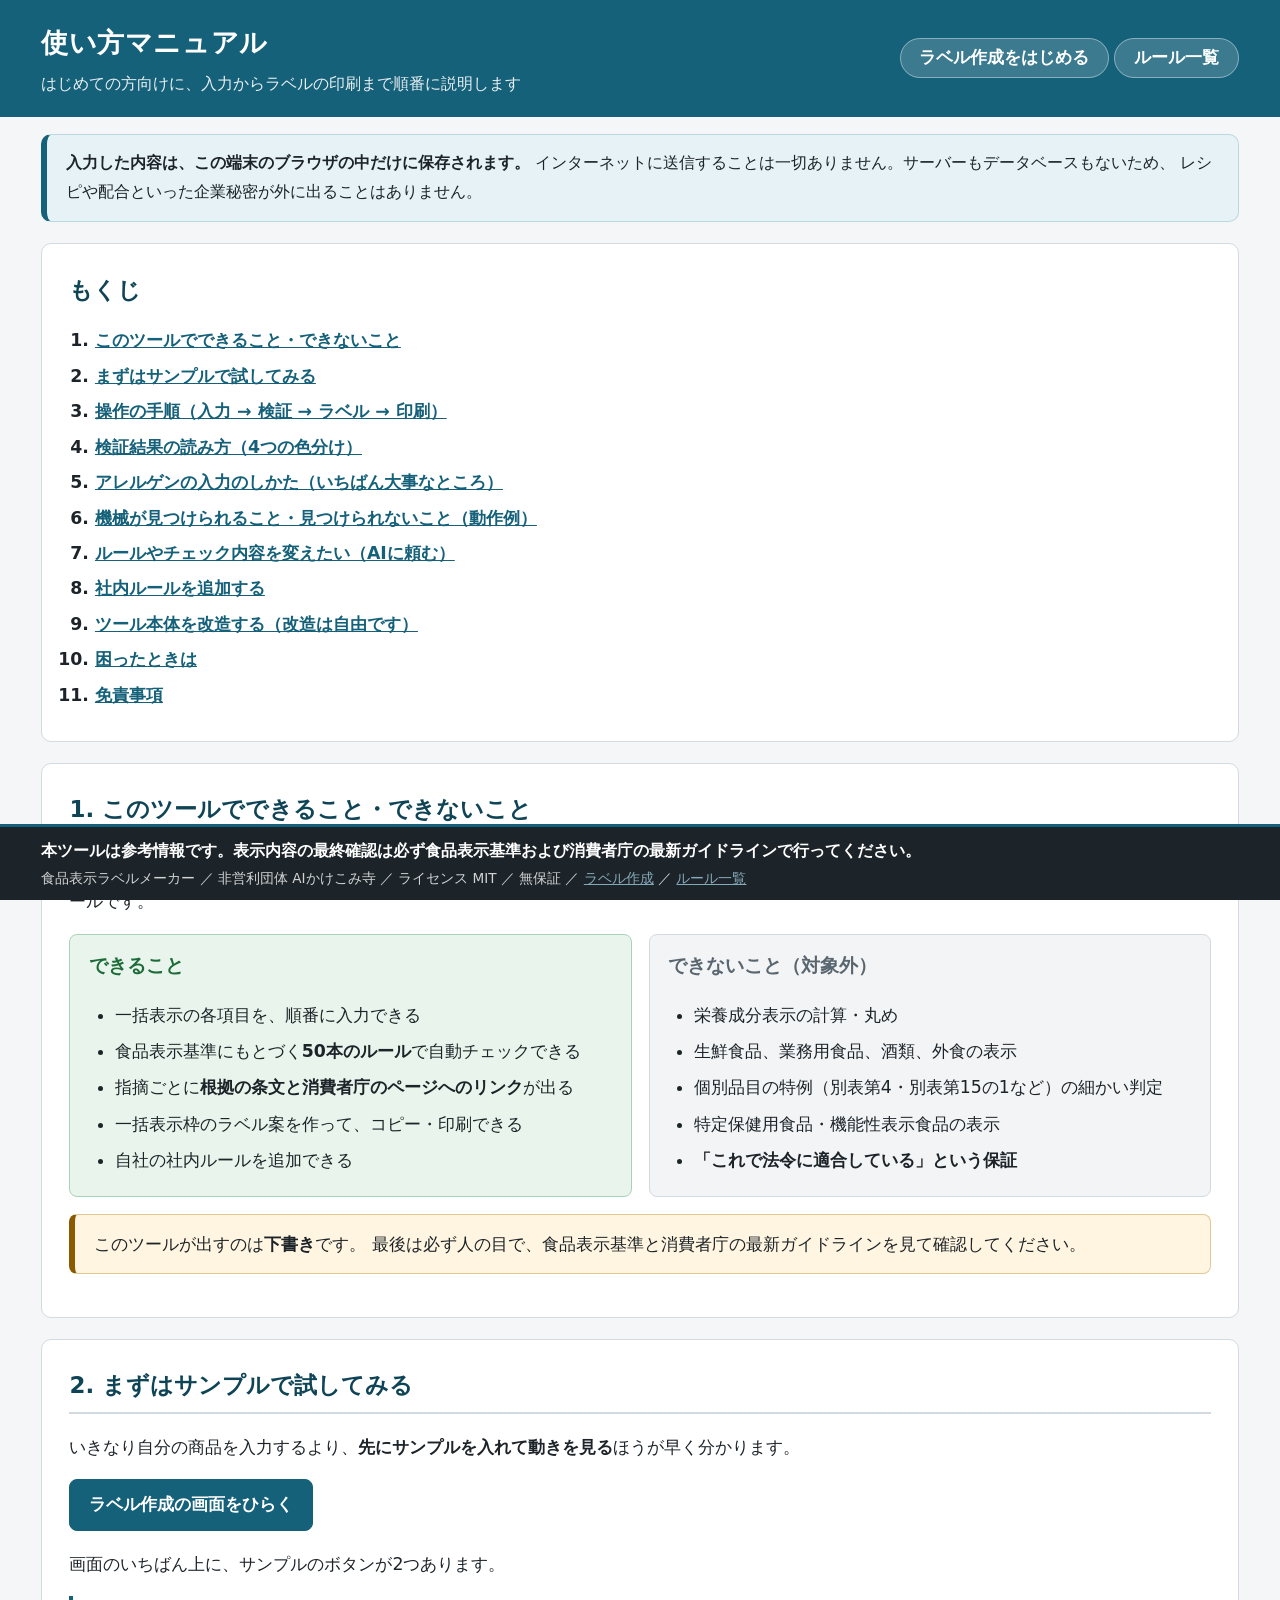
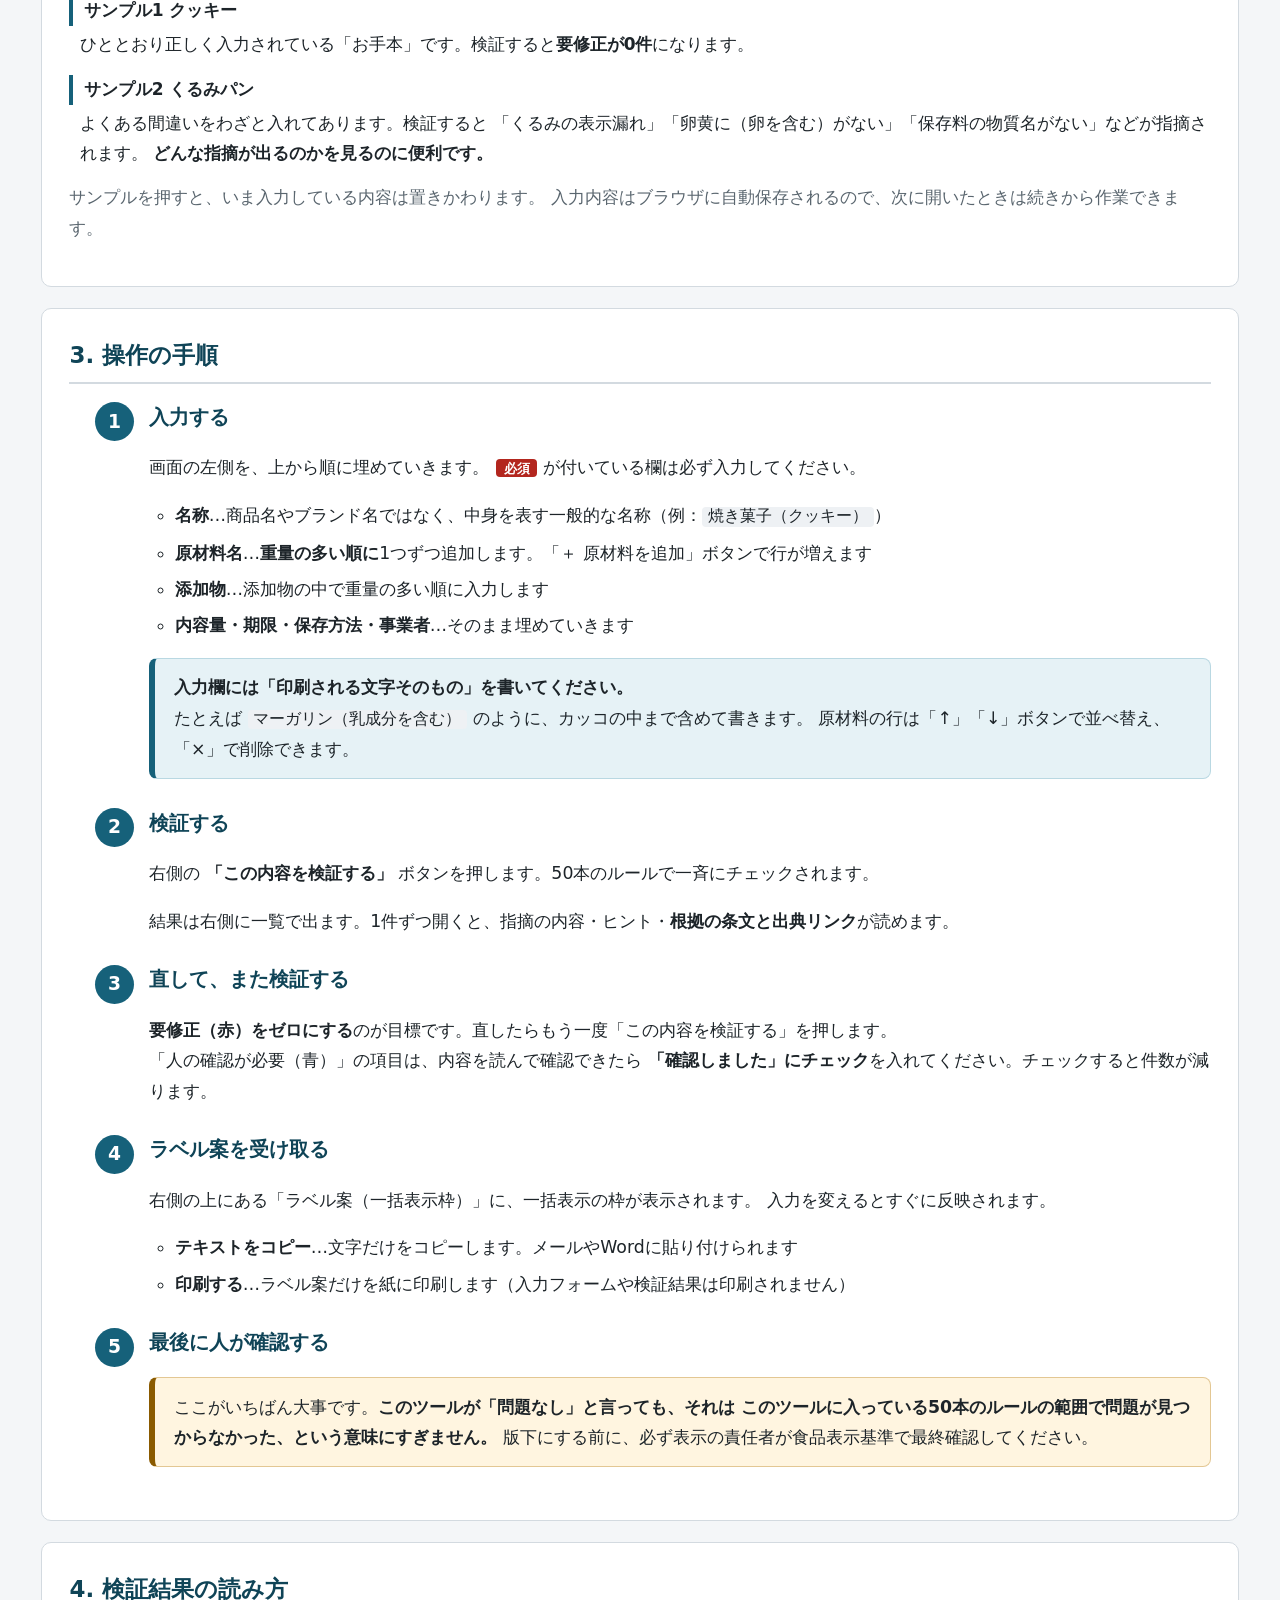
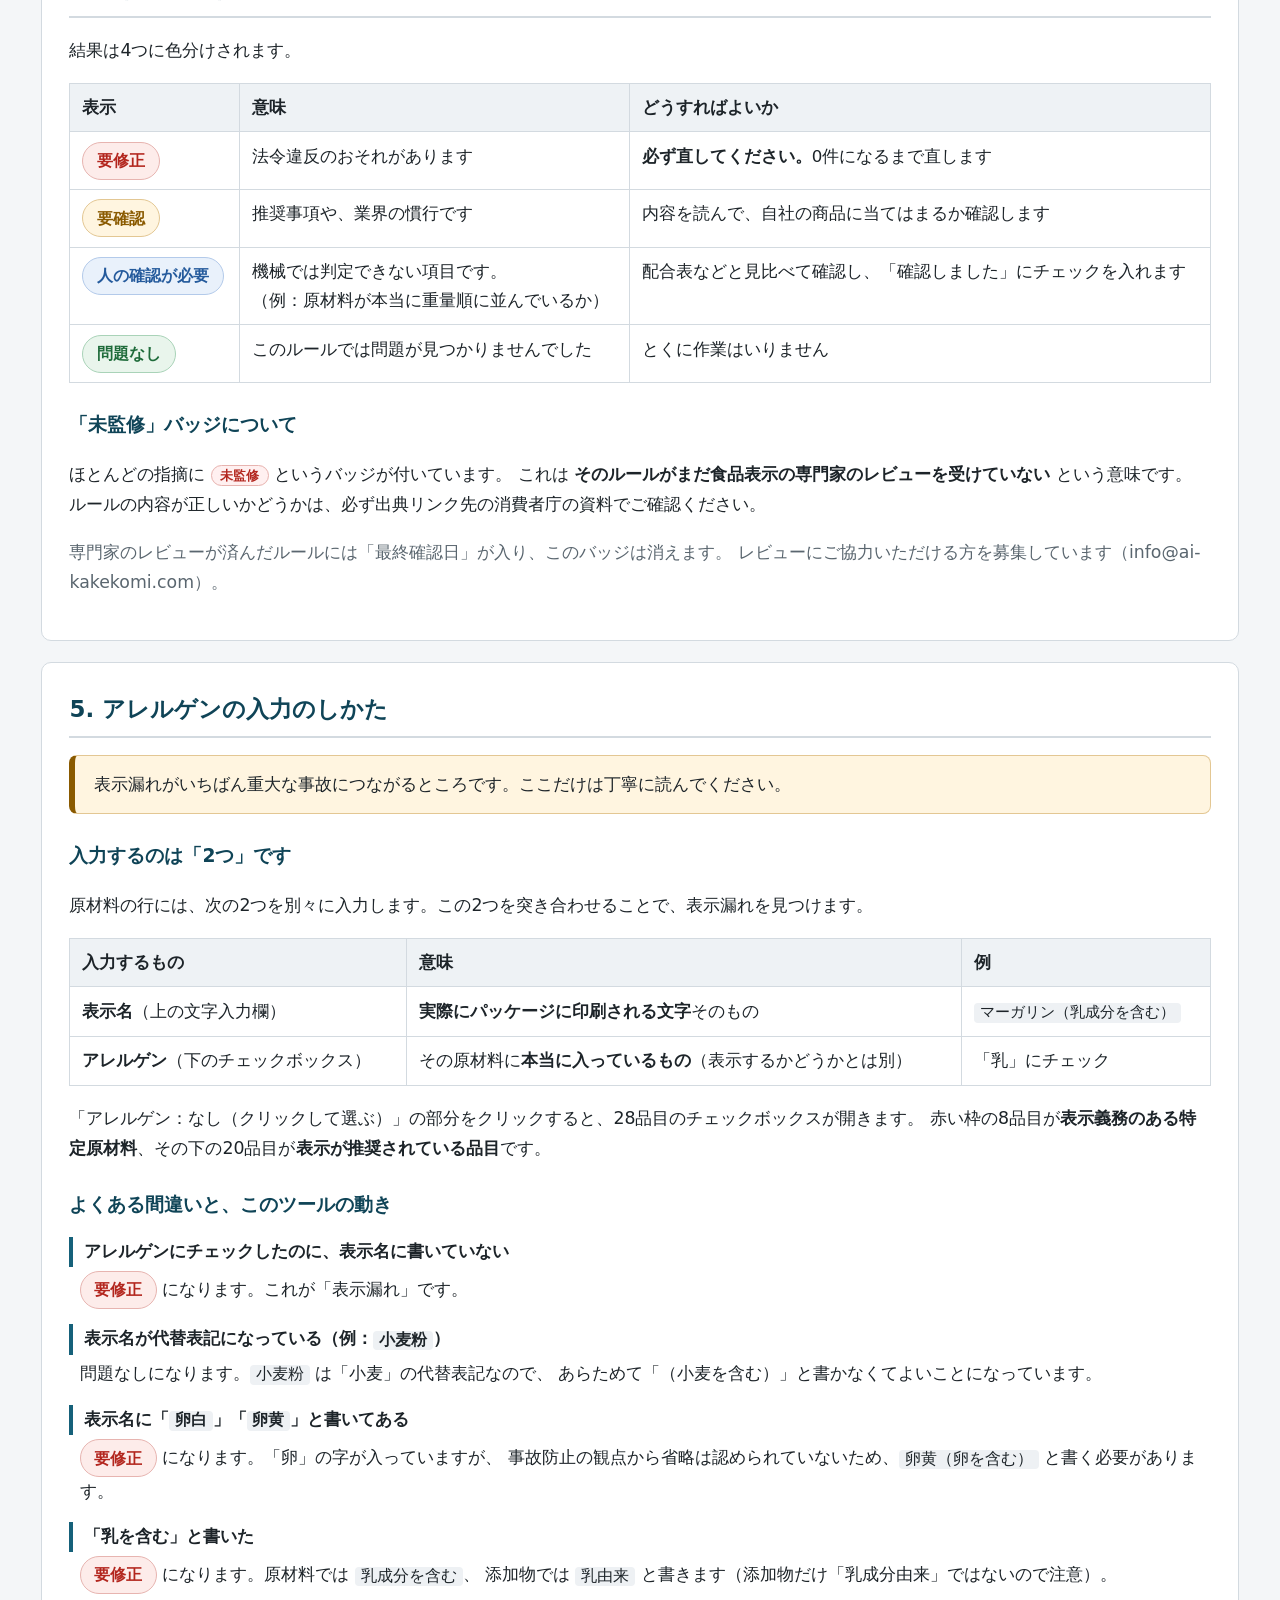
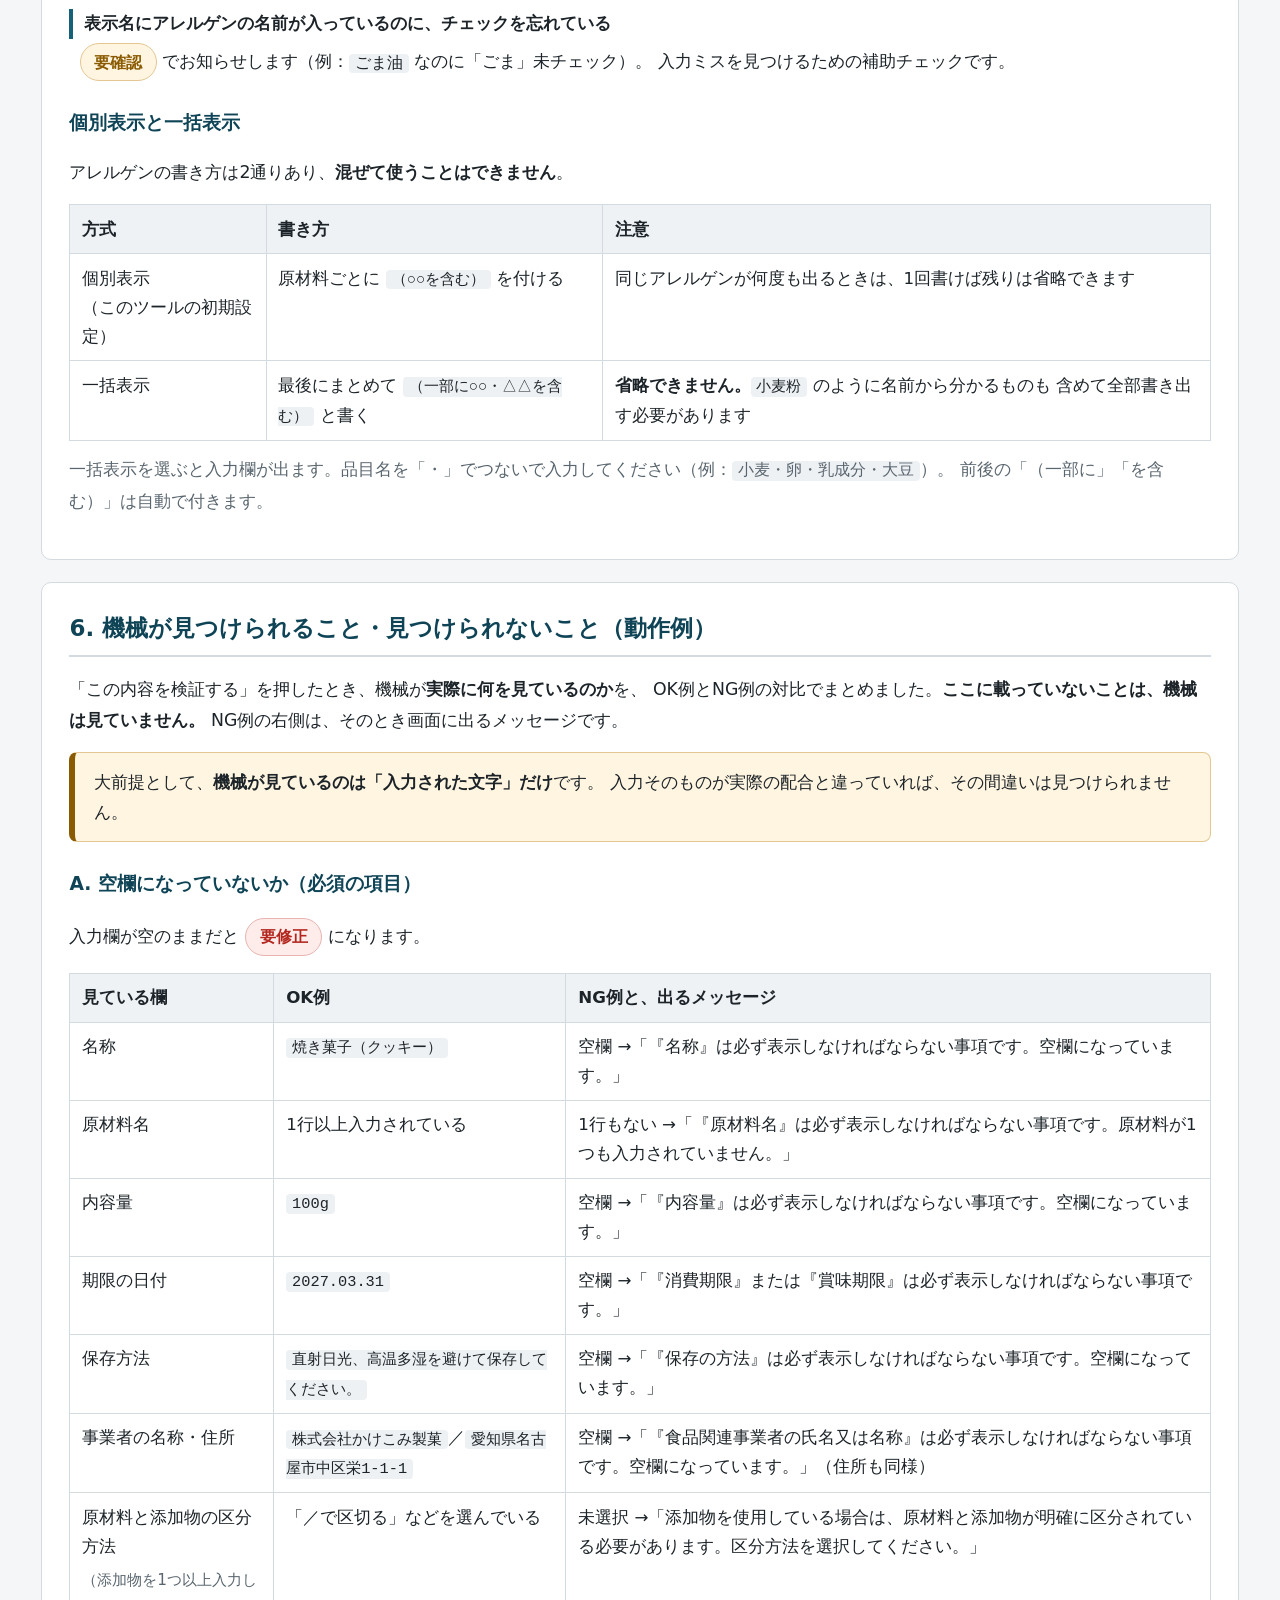
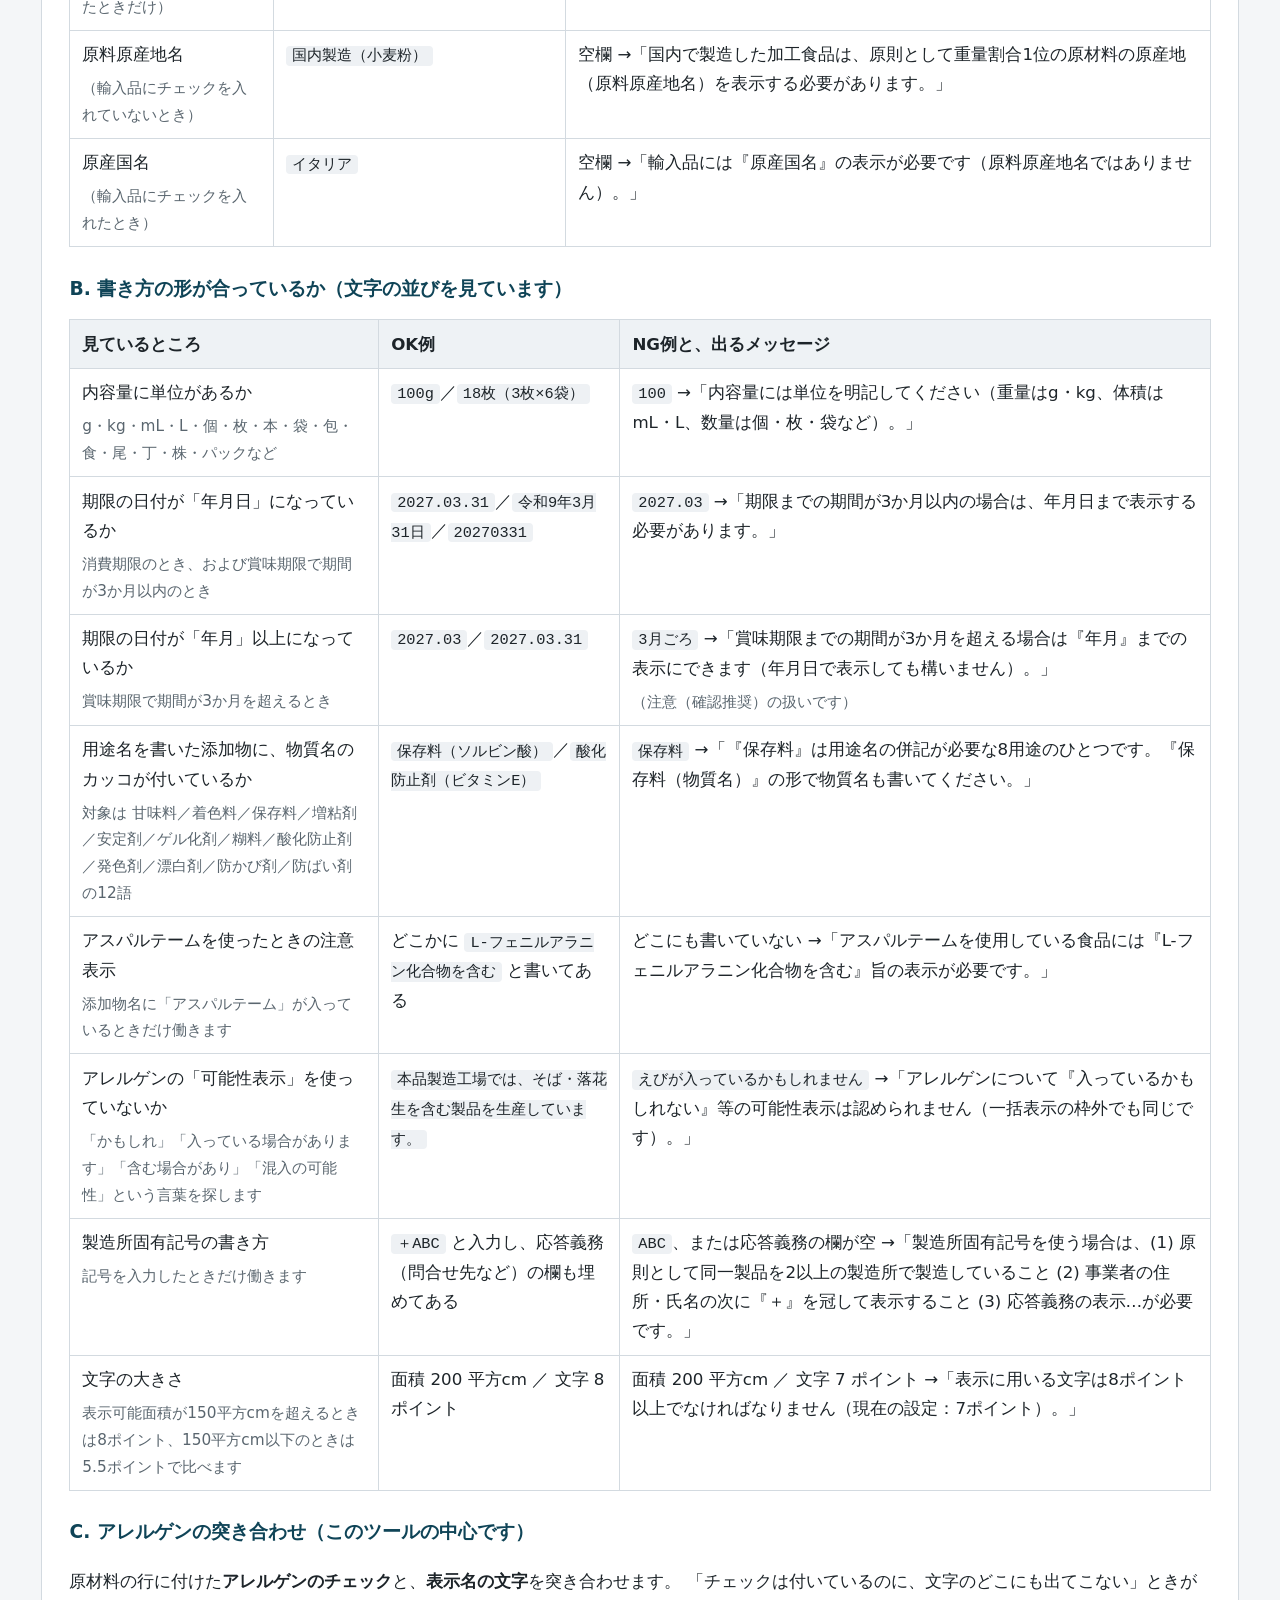
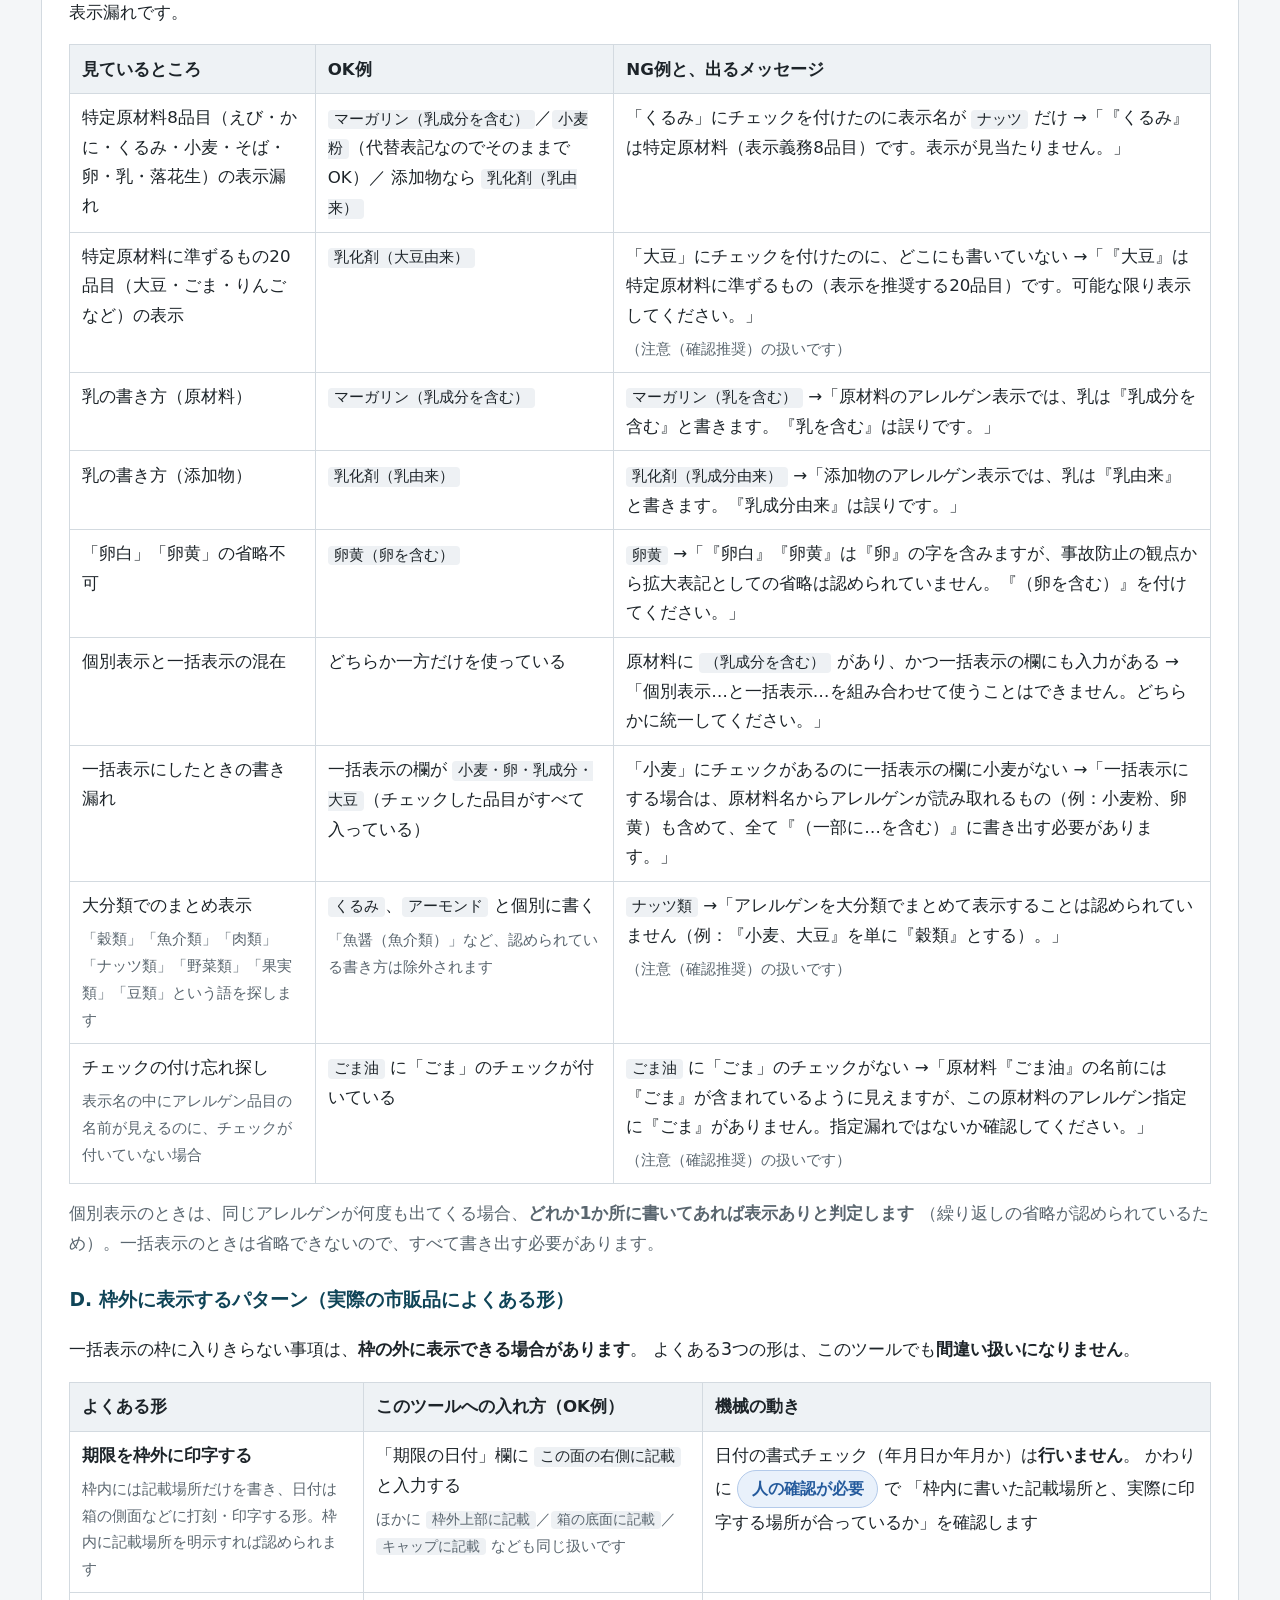
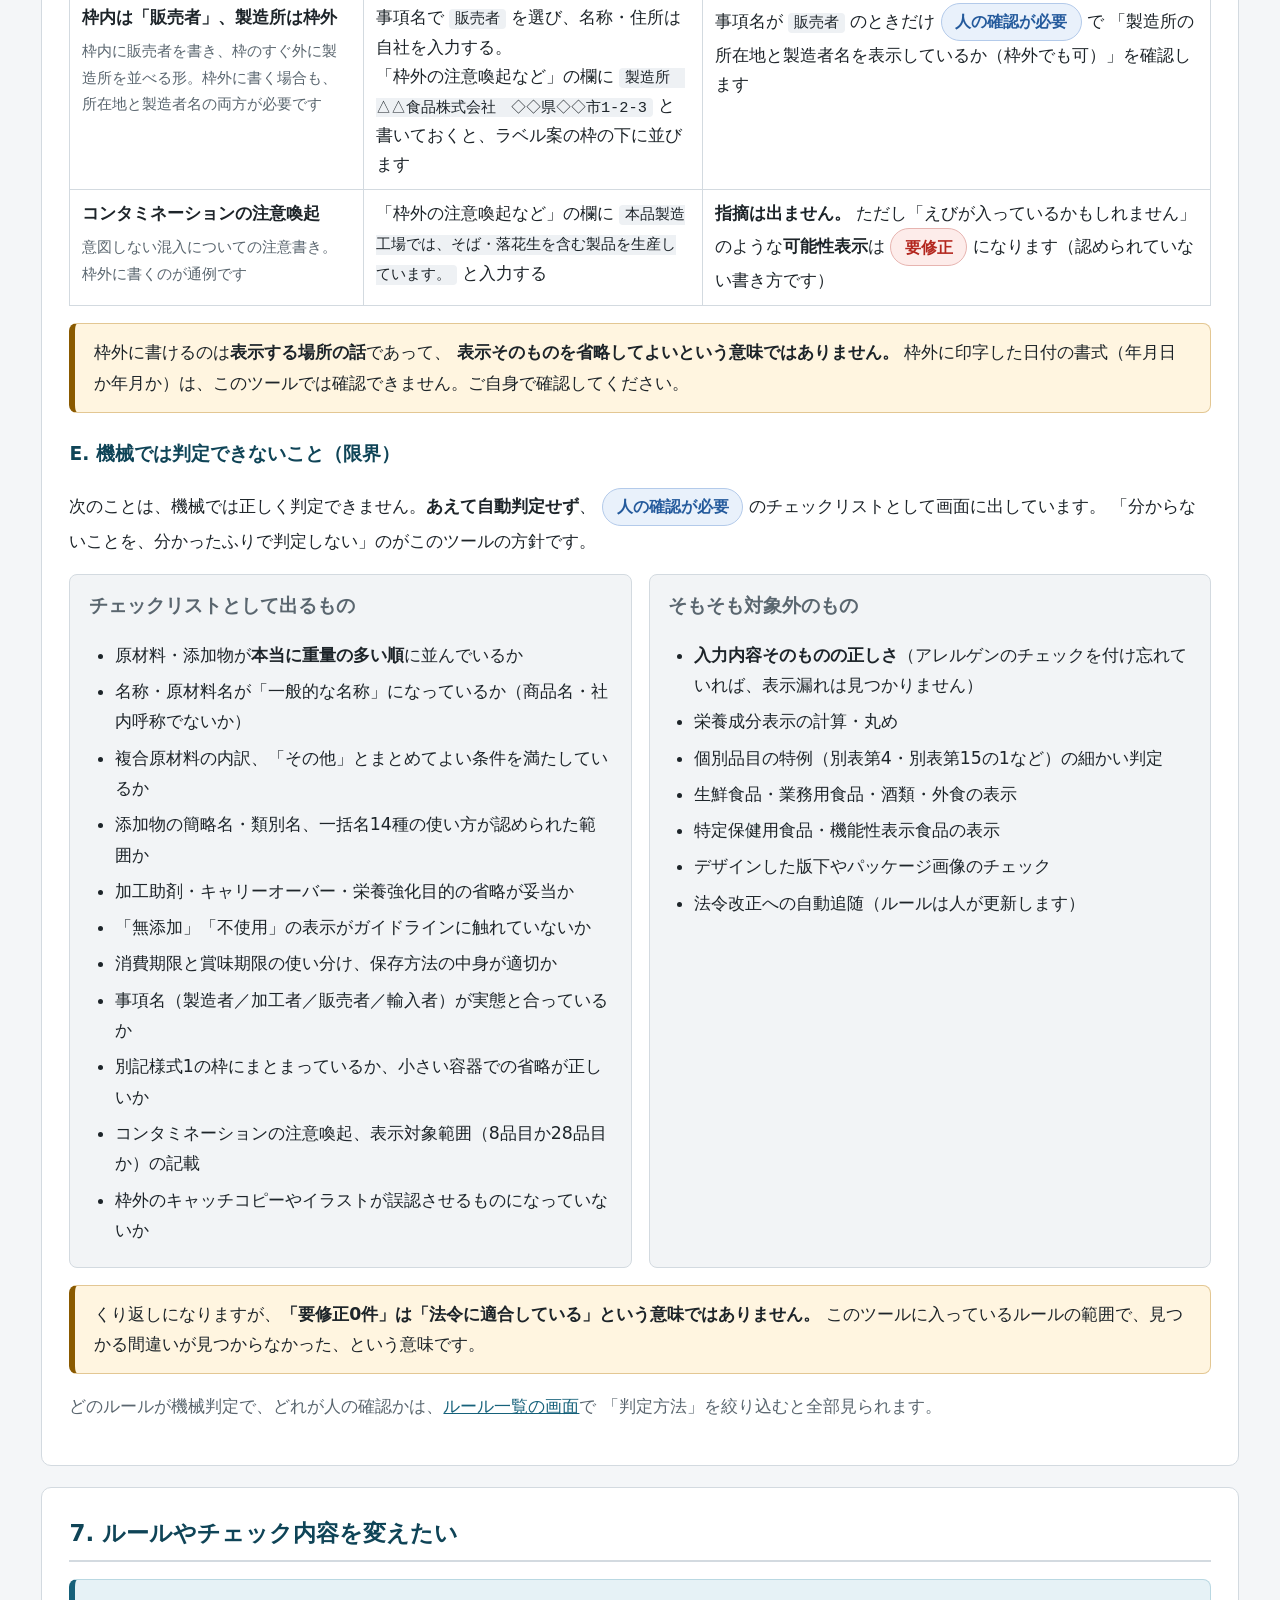
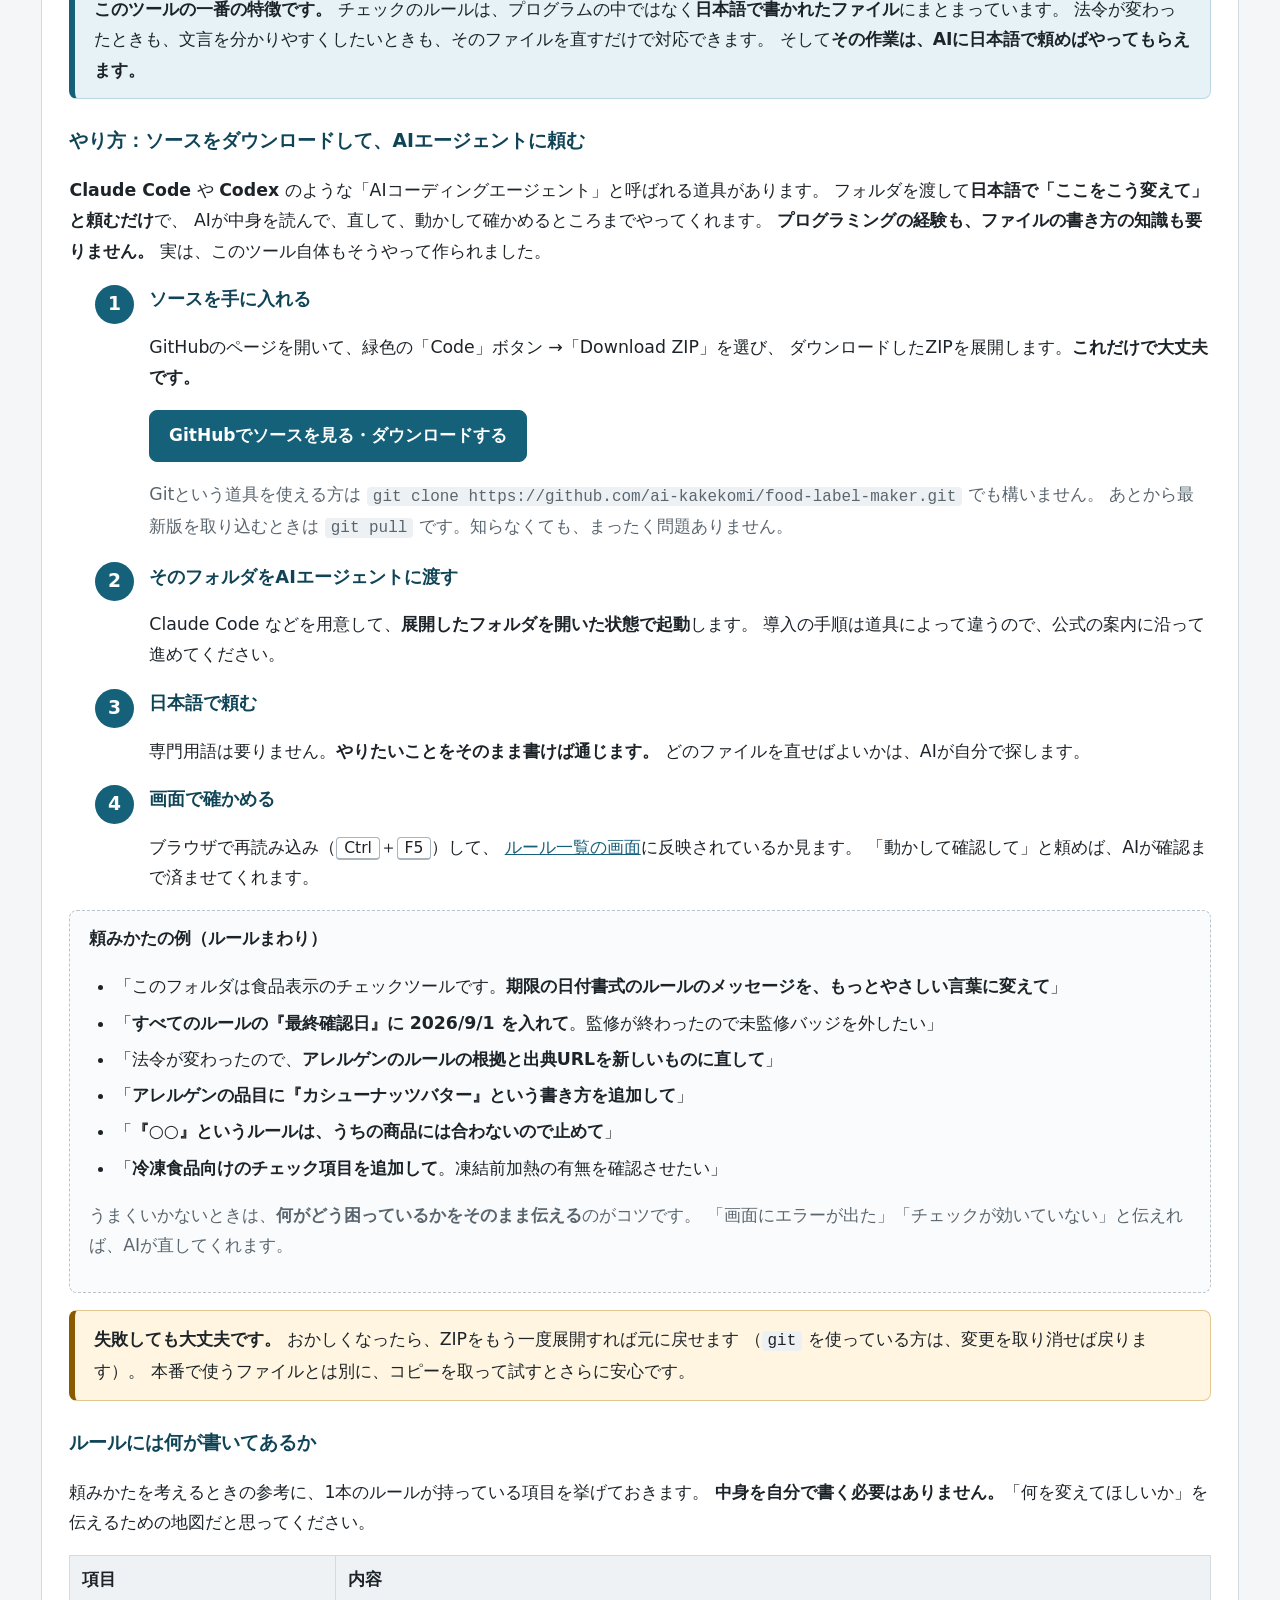
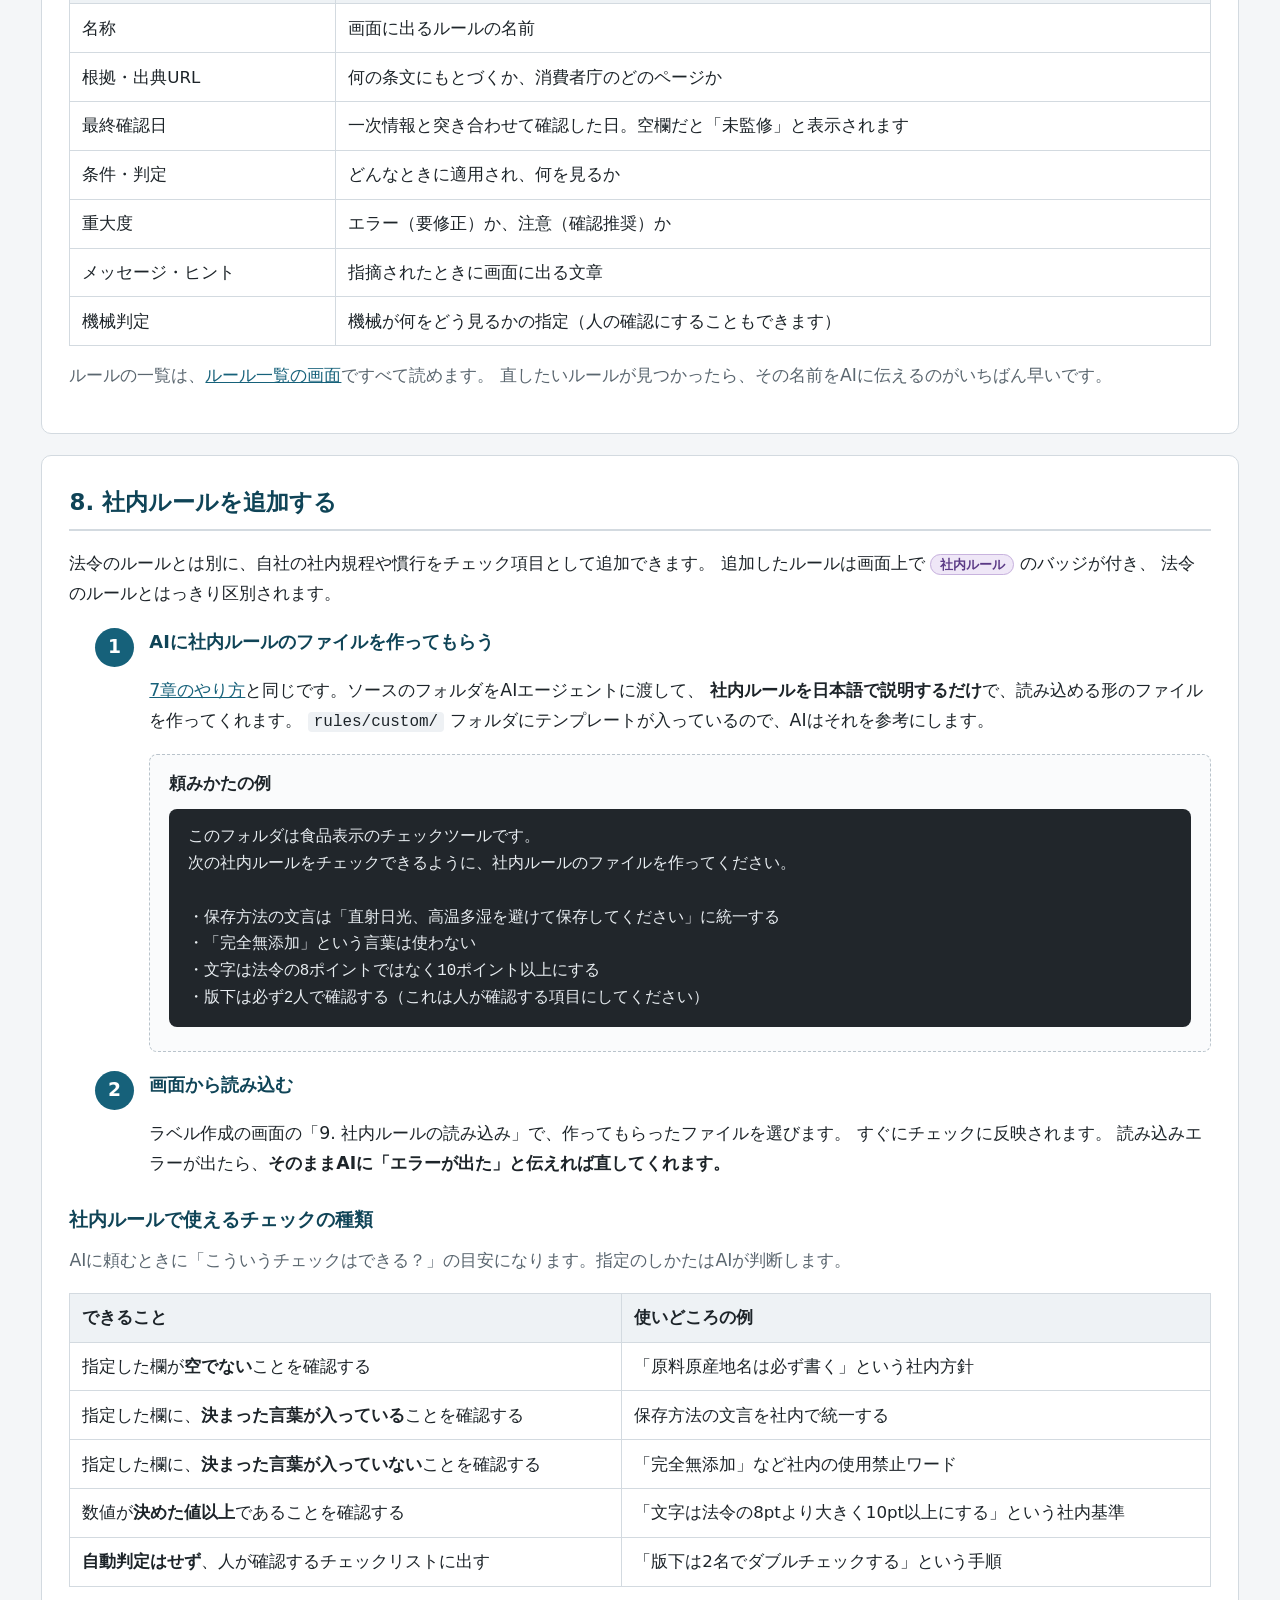
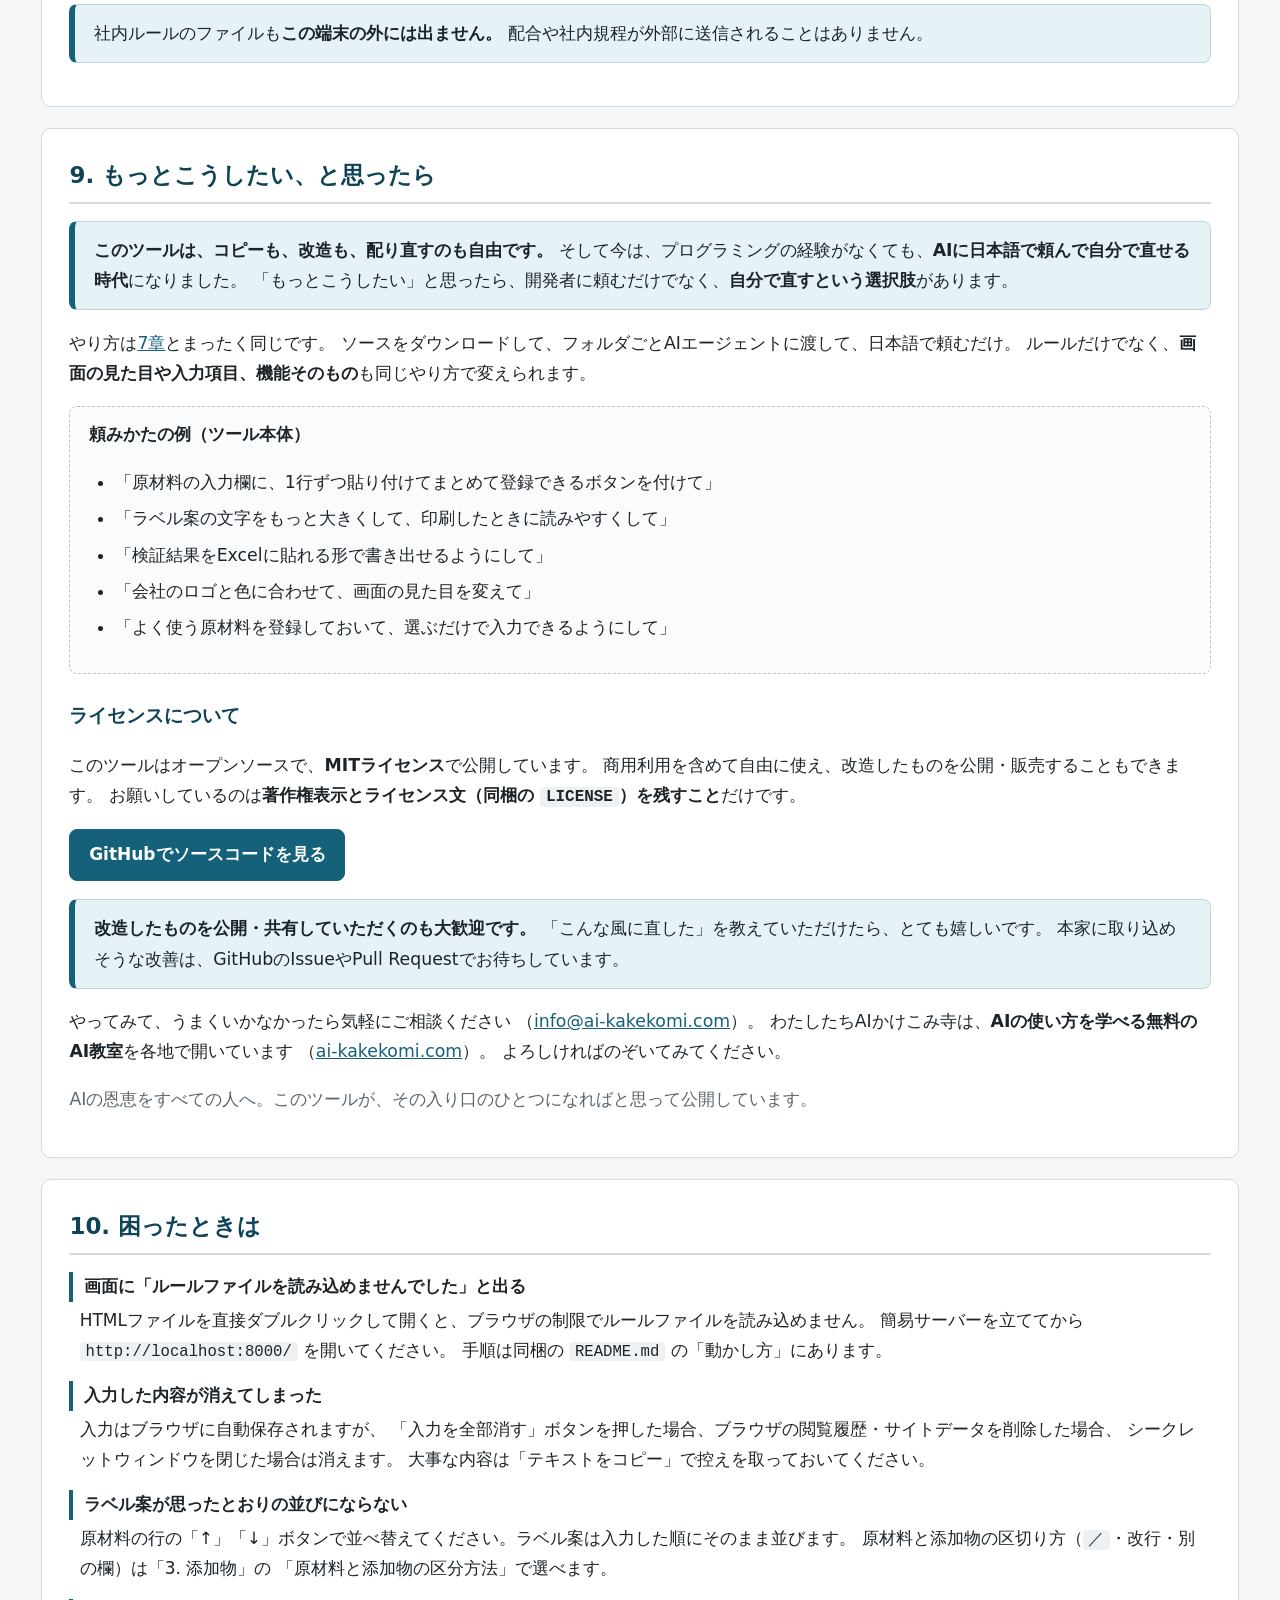
==== manual.html @ 362af232 "枠外表示の実在パターンを間違い扱いしないようにする 実物の市販品にある3つの枠外表示に対応した。 1. 期限の枠外表示：期限の日付欄に「この面の右側に記載」等の記載場所を    書いた場合、日付の書式" ====
<!DOCTYPE html>
<html lang="ja">
<head>
<meta charset="utf-8">
<meta name="viewport" content="width=device-width, initial-scale=1">
<title>使い方マニュアル｜食品表示ラベルメーカー</title>
<meta name="description" content="食品表示ラベルメーカーの使い方。入力からラベルの印刷まで、はじめての方向けに説明します。">
<link rel="stylesheet" href="css/style.css">
<link rel="stylesheet" href="css/print.css" media="print">
</head>
<body>

<header class="site-header">
  <div class="wrap header-inner">
    <div>
      <h1>使い方マニュアル</h1>
      <p class="tagline">はじめての方向けに、入力からラベルの印刷まで順番に説明します</p>
    </div>
    <nav class="site-nav">
      <a href="index.html">ラベル作成をはじめる</a>
      <a href="rules.html">ルール一覧</a>
    </nav>
  </div>
</header>

<div class="wrap notice-bar">
  <p>
    <strong>入力した内容は、この端末のブラウザの中だけに保存されます。</strong>
    インターネットに送信することは一切ありません。サーバーもデータベースもないため、
    レシピや配合といった企業秘密が外に出ることはありません。
  </p>
</div>

<main class="wrap manual">

  <!-- ============ もくじ ============ -->
  <nav class="card toc" aria-label="もくじ">
    <h2>もくじ</h2>
    <ol>
      <li><a href="#what">このツールでできること・できないこと</a></li>
      <li><a href="#start">まずはサンプルで試してみる</a></li>
      <li><a href="#steps">操作の手順（入力 → 検証 → ラベル → 印刷）</a></li>
      <li><a href="#result">検証結果の読み方（4つの色分け）</a></li>
      <li><a href="#allergen">アレルゲンの入力のしかた（いちばん大事なところ）</a></li>
      <li><a href="#detect">機械が見つけられること・見つけられないこと（動作例）</a></li>
      <li><a href="#rules">ルールやチェック内容を変えたい（AIに頼む）</a></li>
      <li><a href="#custom">社内ルールを追加する</a></li>
      <li><a href="#improve">ツール本体を改造する（改造は自由です）</a></li>
      <li><a href="#faq">困ったときは</a></li>
      <li><a href="#disclaimer">免責事項</a></li>
    </ol>
  </nav>

  <!-- ============ 1 ============ -->
  <section class="card" id="what">
    <h2>1. このツールでできること・できないこと</h2>
    <p>
      加工食品（一般用）の<strong>一括表示</strong>、つまりパッケージの裏に付いている
      「名称・原材料名・添加物・内容量・賞味期限…」の四角い枠を作るためのツールです。
    </p>

    <div class="two-col">
      <div class="panel panel-ok">
        <h3>できること</h3>
        <ul>
          <li>一括表示の各項目を、順番に入力できる</li>
          <li>食品表示基準にもとづく<strong>50本のルール</strong>で自動チェックできる</li>
          <li>指摘ごとに<strong>根拠の条文と消費者庁のページへのリンク</strong>が出る</li>
          <li>一括表示枠のラベル案を作って、コピー・印刷できる</li>
          <li>自社の社内ルールを追加できる</li>
        </ul>
      </div>
      <div class="panel panel-ng">
        <h3>できないこと（対象外）</h3>
        <ul>
          <li>栄養成分表示の計算・丸め</li>
          <li>生鮮食品、業務用食品、酒類、外食の表示</li>
          <li>個別品目の特例（別表第4・別表第15の1など）の細かい判定</li>
          <li>特定保健用食品・機能性表示食品の表示</li>
          <li><strong>「これで法令に適合している」という保証</strong></li>
        </ul>
      </div>
    </div>

    <p class="callout callout-warn">
      このツールが出すのは<strong>下書き</strong>です。
      最後は必ず人の目で、食品表示基準と消費者庁の最新ガイドラインを見て確認してください。
    </p>
  </section>

  <!-- ============ 2 ============ -->
  <section class="card" id="start">
    <h2>2. まずはサンプルで試してみる</h2>
    <p>
      いきなり自分の商品を入力するより、<strong>先にサンプルを入れて動きを見る</strong>ほうが早く分かります。
    </p>
    <p>
      <a href="index.html" class="btn btn-primary inline-btn">ラベル作成の画面をひらく</a>
    </p>
    <p>画面のいちばん上に、サンプルのボタンが2つあります。</p>
    <dl class="def">
      <dt>サンプル1 クッキー</dt>
      <dd>ひととおり正しく入力されている「お手本」です。検証すると<strong>要修正が0件</strong>になります。</dd>
      <dt>サンプル2 くるみパン</dt>
      <dd>
        よくある間違いをわざと入れてあります。検証すると
        「くるみの表示漏れ」「卵黄に（卵を含む）がない」「保存料の物質名がない」などが指摘されます。
        <strong>どんな指摘が出るのかを見るのに便利です。</strong>
      </dd>
    </dl>
    <p class="help">
      サンプルを押すと、いま入力している内容は置きかわります。
      入力内容はブラウザに自動保存されるので、次に開いたときは続きから作業できます。
    </p>
  </section>

  <!-- ============ 3 ============ -->
  <section class="card" id="steps">
    <h2>3. 操作の手順</h2>

    <ol class="steps">
      <li>
        <h3>入力する</h3>
        <p>画面の左側を、上から順に埋めていきます。<em class="req">必須</em> が付いている欄は必ず入力してください。</p>
        <ul>
          <li><strong>名称</strong>…商品名やブランド名ではなく、中身を表す一般的な名称（例：<code>焼き菓子（クッキー）</code>）</li>
          <li><strong>原材料名</strong>…<strong>重量の多い順に</strong>1つずつ追加します。「＋ 原材料を追加」ボタンで行が増えます</li>
          <li><strong>添加物</strong>…添加物の中で重量の多い順に入力します</li>
          <li><strong>内容量・期限・保存方法・事業者</strong>…そのまま埋めていきます</li>
        </ul>
        <p class="callout">
          <strong>入力欄には「印刷される文字そのもの」を書いてください。</strong><br>
          たとえば <code>マーガリン（乳成分を含む）</code> のように、カッコの中まで含めて書きます。
          原材料の行は「↑」「↓」ボタンで並べ替え、「×」で削除できます。
        </p>
      </li>

      <li>
        <h3>検証する</h3>
        <p>右側の <strong>「この内容を検証する」</strong> ボタンを押します。50本のルールで一斉にチェックされます。</p>
        <p>結果は右側に一覧で出ます。1件ずつ開くと、指摘の内容・ヒント・<strong>根拠の条文と出典リンク</strong>が読めます。</p>
      </li>

      <li>
        <h3>直して、また検証する</h3>
        <p>
          <strong>要修正（赤）をゼロにする</strong>のが目標です。直したらもう一度「この内容を検証する」を押します。<br>
          「人の確認が必要（青）」の項目は、内容を読んで確認できたら
          <strong>「確認しました」にチェック</strong>を入れてください。チェックすると件数が減ります。
        </p>
      </li>

      <li>
        <h3>ラベル案を受け取る</h3>
        <p>
          右側の上にある「ラベル案（一括表示枠）」に、一括表示の枠が表示されます。
          入力を変えるとすぐに反映されます。
        </p>
        <ul>
          <li><strong>テキストをコピー</strong>…文字だけをコピーします。メールやWordに貼り付けられます</li>
          <li><strong>印刷する</strong>…ラベル案だけを紙に印刷します（入力フォームや検証結果は印刷されません）</li>
        </ul>
      </li>

      <li>
        <h3>最後に人が確認する</h3>
        <p class="callout callout-warn">
          ここがいちばん大事です。<strong>このツールが「問題なし」と言っても、それは
          このツールに入っている50本のルールの範囲で問題が見つからなかった、という意味にすぎません。</strong>
          版下にする前に、必ず表示の責任者が食品表示基準で最終確認してください。
        </p>
      </li>
    </ol>
  </section>

  <!-- ============ 4 ============ -->
  <section class="card" id="result">
    <h2>4. 検証結果の読み方</h2>
    <p>結果は4つに色分けされます。</p>
    <table class="manual-table">
      <thead>
        <tr><th>表示</th><th>意味</th><th>どうすればよいか</th></tr>
      </thead>
      <tbody>
        <tr>
          <td><span class="pill pill-error">要修正</span></td>
          <td>法令違反のおそれがあります</td>
          <td><strong>必ず直してください。</strong>0件になるまで直します</td>
        </tr>
        <tr>
          <td><span class="pill pill-warn">要確認</span></td>
          <td>推奨事項や、業界の慣行です</td>
          <td>内容を読んで、自社の商品に当てはまるか確認します</td>
        </tr>
        <tr>
          <td><span class="pill pill-check">人の確認が必要</span></td>
          <td>
            機械では判定できない項目です。<br>
            （例：原材料が本当に重量順に並んでいるか）
          </td>
          <td>配合表などと見比べて確認し、「確認しました」にチェックを入れます</td>
        </tr>
        <tr>
          <td><span class="pill pill-pass">問題なし</span></td>
          <td>このルールでは問題が見つかりませんでした</td>
          <td>とくに作業はいりません</td>
        </tr>
      </tbody>
    </table>

    <h3>「未監修」バッジについて</h3>
    <p>
      ほとんどの指摘に <span class="badge badge-unreviewed">未監修</span> というバッジが付いています。
      これは <strong>そのルールがまだ食品表示の専門家のレビューを受けていない</strong> という意味です。
      ルールの内容が正しいかどうかは、必ず出典リンク先の消費者庁の資料でご確認ください。
    </p>
    <p class="help">
      専門家のレビューが済んだルールには「最終確認日」が入り、このバッジは消えます。
      レビューにご協力いただける方を募集しています（info@ai-kakekomi.com）。
    </p>
  </section>

  <!-- ============ 5 ============ -->
  <section class="card" id="allergen">
    <h2>5. アレルゲンの入力のしかた</h2>
    <p class="callout callout-warn">
      表示漏れがいちばん重大な事故につながるところです。ここだけは丁寧に読んでください。
    </p>

    <h3>入力するのは「2つ」です</h3>
    <p>原材料の行には、次の2つを別々に入力します。この2つを突き合わせることで、表示漏れを見つけます。</p>
    <table class="manual-table">
      <thead><tr><th>入力するもの</th><th>意味</th><th>例</th></tr></thead>
      <tbody>
        <tr>
          <td><strong>表示名</strong>（上の文字入力欄）</td>
          <td><strong>実際にパッケージに印刷される文字</strong>そのもの</td>
          <td><code>マーガリン（乳成分を含む）</code></td>
        </tr>
        <tr>
          <td><strong>アレルゲン</strong>（下のチェックボックス）</td>
          <td>その原材料に<strong>本当に入っているもの</strong>（表示するかどうかとは別）</td>
          <td>「乳」にチェック</td>
        </tr>
      </tbody>
    </table>
    <p>
      「アレルゲン：なし（クリックして選ぶ）」の部分をクリックすると、28品目のチェックボックスが開きます。
      赤い枠の8品目が<strong>表示義務のある特定原材料</strong>、その下の20品目が<strong>表示が推奨されている品目</strong>です。
    </p>

    <h3>よくある間違いと、このツールの動き</h3>
    <dl class="def">
      <dt>アレルゲンにチェックしたのに、表示名に書いていない</dt>
      <dd><span class="pill pill-error">要修正</span> になります。これが「表示漏れ」です。</dd>

      <dt>表示名が代替表記になっている（例：<code>小麦粉</code>）</dt>
      <dd>
        問題なしになります。<code>小麦粉</code> は「小麦」の代替表記なので、
        あらためて「（小麦を含む）」と書かなくてよいことになっています。
      </dd>

      <dt>表示名に「<code>卵白</code>」「<code>卵黄</code>」と書いてある</dt>
      <dd>
        <span class="pill pill-error">要修正</span> になります。「卵」の字が入っていますが、
        事故防止の観点から省略は認められていないため、<code>卵黄（卵を含む）</code> と書く必要があります。
      </dd>

      <dt>「乳を含む」と書いた</dt>
      <dd>
        <span class="pill pill-error">要修正</span> になります。原材料では <code>乳成分を含む</code>、
        添加物では <code>乳由来</code> と書きます（添加物だけ「乳成分由来」ではないので注意）。
      </dd>

      <dt>表示名にアレルゲンの名前が入っているのに、チェックを忘れている</dt>
      <dd>
        <span class="pill pill-warn">要確認</span> でお知らせします（例：<code>ごま油</code> なのに「ごま」未チェック）。
        入力ミスを見つけるための補助チェックです。
      </dd>
    </dl>

    <h3>個別表示と一括表示</h3>
    <p>アレルゲンの書き方は2通りあり、<strong>混ぜて使うことはできません</strong>。</p>
    <table class="manual-table">
      <thead><tr><th>方式</th><th>書き方</th><th>注意</th></tr></thead>
      <tbody>
        <tr>
          <td>個別表示<br>（このツールの初期設定）</td>
          <td>原材料ごとに <code>（○○を含む）</code> を付ける</td>
          <td>同じアレルゲンが何度も出るときは、1回書けば残りは省略できます</td>
        </tr>
        <tr>
          <td>一括表示</td>
          <td>最後にまとめて <code>（一部に○○・△△を含む）</code> と書く</td>
          <td>
            <strong>省略できません。</strong><code>小麦粉</code> のように名前から分かるものも
            含めて全部書き出す必要があります
          </td>
        </tr>
      </tbody>
    </table>
    <p class="help">
      一括表示を選ぶと入力欄が出ます。品目名を「・」でつないで入力してください（例：<code>小麦・卵・乳成分・大豆</code>）。
      前後の「（一部に」「を含む）」は自動で付きます。
    </p>
  </section>

  <!-- ============ 6 ============ -->
  <section class="card" id="detect">
    <h2>6. 機械が見つけられること・見つけられないこと（動作例）</h2>
    <p>
      「この内容を検証する」を押したとき、機械が<strong>実際に何を見ているのか</strong>を、
      OK例とNG例の対比でまとめました。<strong>ここに載っていないことは、機械は見ていません。</strong>
      NG例の右側は、そのとき画面に出るメッセージです。
    </p>
    <p class="callout callout-warn">
      大前提として、<strong>機械が見ているのは「入力された文字」だけ</strong>です。
      入力そのものが実際の配合と違っていれば、その間違いは見つけられません。
    </p>

    <h3>A. 空欄になっていないか（必須の項目）</h3>
    <p>入力欄が空のままだと <span class="pill pill-error">要修正</span> になります。</p>
    <table class="manual-table">
      <thead><tr><th>見ている欄</th><th>OK例</th><th>NG例と、出るメッセージ</th></tr></thead>
      <tbody>
        <tr>
          <td>名称</td>
          <td><code>焼き菓子（クッキー）</code></td>
          <td>空欄 →「『名称』は必ず表示しなければならない事項です。空欄になっています。」</td>
        </tr>
        <tr>
          <td>原材料名</td>
          <td>1行以上入力されている</td>
          <td>1行もない →「『原材料名』は必ず表示しなければならない事項です。原材料が1つも入力されていません。」</td>
        </tr>
        <tr>
          <td>内容量</td>
          <td><code>100g</code></td>
          <td>空欄 →「『内容量』は必ず表示しなければならない事項です。空欄になっています。」</td>
        </tr>
        <tr>
          <td>期限の日付</td>
          <td><code>2027.03.31</code></td>
          <td>空欄 →「『消費期限』または『賞味期限』は必ず表示しなければならない事項です。」</td>
        </tr>
        <tr>
          <td>保存方法</td>
          <td><code>直射日光、高温多湿を避けて保存してください。</code></td>
          <td>空欄 →「『保存の方法』は必ず表示しなければならない事項です。空欄になっています。」</td>
        </tr>
        <tr>
          <td>事業者の名称・住所</td>
          <td><code>株式会社かけこみ製菓</code>／<code>愛知県名古屋市中区栄1-1-1</code></td>
          <td>空欄 →「『食品関連事業者の氏名又は名称』は必ず表示しなければならない事項です。空欄になっています。」（住所も同様）</td>
        </tr>
        <tr>
          <td>原材料と添加物の区分方法<br><span class="help">（添加物を1つ以上入力したときだけ）</span></td>
          <td>「／で区切る」などを選んでいる</td>
          <td>未選択 →「添加物を使用している場合は、原材料と添加物が明確に区分されている必要があります。区分方法を選択してください。」</td>
        </tr>
        <tr>
          <td>原料原産地名<br><span class="help">（輸入品にチェックを入れていないとき）</span></td>
          <td><code>国内製造（小麦粉）</code></td>
          <td>空欄 →「国内で製造した加工食品は、原則として重量割合1位の原材料の原産地（原料原産地名）を表示する必要があります。」</td>
        </tr>
        <tr>
          <td>原産国名<br><span class="help">（輸入品にチェックを入れたとき）</span></td>
          <td><code>イタリア</code></td>
          <td>空欄 →「輸入品には『原産国名』の表示が必要です（原料原産地名ではありません）。」</td>
        </tr>
      </tbody>
    </table>

    <h3>B. 書き方の形が合っているか（文字の並びを見ています）</h3>
    <table class="manual-table">
      <thead><tr><th>見ているところ</th><th>OK例</th><th>NG例と、出るメッセージ</th></tr></thead>
      <tbody>
        <tr>
          <td>内容量に単位があるか<br><span class="help">g・kg・mL・L・個・枚・本・袋・包・食・尾・丁・株・パックなど</span></td>
          <td><code>100g</code>／<code>18枚（3枚×6袋）</code></td>
          <td><code>100</code> →「内容量には単位を明記してください（重量はg・kg、体積はmL・L、数量は個・枚・袋など）。」</td>
        </tr>
        <tr>
          <td>期限の日付が「年月日」になっているか<br><span class="help">消費期限のとき、および賞味期限で期間が3か月以内のとき</span></td>
          <td><code>2027.03.31</code>／<code>令和9年3月31日</code>／<code>20270331</code></td>
          <td><code>2027.03</code> →「期限までの期間が3か月以内の場合は、年月日まで表示する必要があります。」</td>
        </tr>
        <tr>
          <td>期限の日付が「年月」以上になっているか<br><span class="help">賞味期限で期間が3か月を超えるとき</span></td>
          <td><code>2027.03</code>／<code>2027.03.31</code></td>
          <td><code>3月ごろ</code> →「賞味期限までの期間が3か月を超える場合は『年月』までの表示にできます（年月日で表示しても構いません）。」<span class="help">（注意（確認推奨）の扱いです）</span></td>
        </tr>
        <tr>
          <td>用途名を書いた添加物に、物質名のカッコが付いているか<br>
            <span class="help">対象は 甘味料／着色料／保存料／増粘剤／安定剤／ゲル化剤／糊料／酸化防止剤／発色剤／漂白剤／防かび剤／防ばい剤 の12語</span></td>
          <td><code>保存料（ソルビン酸）</code>／<code>酸化防止剤（ビタミンE）</code></td>
          <td><code>保存料</code> →「『保存料』は用途名の併記が必要な8用途のひとつです。『保存料（物質名）』の形で物質名も書いてください。」</td>
        </tr>
        <tr>
          <td>アスパルテームを使ったときの注意表示<br><span class="help">添加物名に「アスパルテーム」が入っているときだけ働きます</span></td>
          <td>どこかに <code>L-フェニルアラニン化合物を含む</code> と書いてある</td>
          <td>どこにも書いていない →「アスパルテームを使用している食品には『L-フェニルアラニン化合物を含む』旨の表示が必要です。」</td>
        </tr>
        <tr>
          <td>アレルゲンの「可能性表示」を使っていないか<br>
            <span class="help">「かもしれ」「入っている場合があります」「含む場合があり」「混入の可能性」という言葉を探します</span></td>
          <td><code>本品製造工場では、そば・落花生を含む製品を生産しています。</code></td>
          <td><code>えびが入っているかもしれません</code> →「アレルゲンについて『入っているかもしれない』等の可能性表示は認められません（一括表示の枠外でも同じです）。」</td>
        </tr>
        <tr>
          <td>製造所固有記号の書き方<br><span class="help">記号を入力したときだけ働きます</span></td>
          <td><code>＋ABC</code> と入力し、応答義務（問合せ先など）の欄も埋めてある</td>
          <td><code>ABC</code>、または応答義務の欄が空 →「製造所固有記号を使う場合は、(1) 原則として同一製品を2以上の製造所で製造していること (2) 事業者の住所・氏名の次に『＋』を冠して表示すること (3) 応答義務の表示…が必要です。」</td>
        </tr>
        <tr>
          <td>文字の大きさ<br><span class="help">表示可能面積が150平方cmを超えるときは8ポイント、150平方cm以下のときは5.5ポイントで比べます</span></td>
          <td>面積 200 平方cm ／ 文字 8 ポイント</td>
          <td>面積 200 平方cm ／ 文字 7 ポイント →「表示に用いる文字は8ポイント以上でなければなりません（現在の設定：7ポイント）。」</td>
        </tr>
      </tbody>
    </table>

    <h3>C. アレルゲンの突き合わせ（このツールの中心です）</h3>
    <p>
      原材料の行に付けた<strong>アレルゲンのチェック</strong>と、<strong>表示名の文字</strong>を突き合わせます。
      「チェックは付いているのに、文字のどこにも出てこない」ときが表示漏れです。
    </p>
    <table class="manual-table">
      <thead><tr><th>見ているところ</th><th>OK例</th><th>NG例と、出るメッセージ</th></tr></thead>
      <tbody>
        <tr>
          <td>特定原材料8品目（えび・かに・くるみ・小麦・そば・卵・乳・落花生）の表示漏れ</td>
          <td>
            <code>マーガリン（乳成分を含む）</code>／<code>小麦粉</code>（代替表記なのでそのままでOK）／
            添加物なら <code>乳化剤（乳由来）</code>
          </td>
          <td>「くるみ」にチェックを付けたのに表示名が <code>ナッツ</code> だけ →「『くるみ』は特定原材料（表示義務8品目）です。表示が見当たりません。」</td>
        </tr>
        <tr>
          <td>特定原材料に準ずるもの20品目（大豆・ごま・りんご など）の表示</td>
          <td><code>乳化剤（大豆由来）</code></td>
          <td>「大豆」にチェックを付けたのに、どこにも書いていない →「『大豆』は特定原材料に準ずるもの（表示を推奨する20品目）です。可能な限り表示してください。」<span class="help">（注意（確認推奨）の扱いです）</span></td>
        </tr>
        <tr>
          <td>乳の書き方（原材料）</td>
          <td><code>マーガリン（乳成分を含む）</code></td>
          <td><code>マーガリン（乳を含む）</code> →「原材料のアレルゲン表示では、乳は『乳成分を含む』と書きます。『乳を含む』は誤りです。」</td>
        </tr>
        <tr>
          <td>乳の書き方（添加物）</td>
          <td><code>乳化剤（乳由来）</code></td>
          <td><code>乳化剤（乳成分由来）</code> →「添加物のアレルゲン表示では、乳は『乳由来』と書きます。『乳成分由来』は誤りです。」</td>
        </tr>
        <tr>
          <td>「卵白」「卵黄」の省略不可</td>
          <td><code>卵黄（卵を含む）</code></td>
          <td><code>卵黄</code> →「『卵白』『卵黄』は『卵』の字を含みますが、事故防止の観点から拡大表記としての省略は認められていません。『（卵を含む）』を付けてください。」</td>
        </tr>
        <tr>
          <td>個別表示と一括表示の混在</td>
          <td>どちらか一方だけを使っている</td>
          <td>原材料に <code>（乳成分を含む）</code> があり、かつ一括表示の欄にも入力がある →「個別表示…と一括表示…を組み合わせて使うことはできません。どちらかに統一してください。」</td>
        </tr>
        <tr>
          <td>一括表示にしたときの書き漏れ</td>
          <td>一括表示の欄が <code>小麦・卵・乳成分・大豆</code>（チェックした品目がすべて入っている）</td>
          <td>「小麦」にチェックがあるのに一括表示の欄に小麦がない →「一括表示にする場合は、原材料名からアレルゲンが読み取れるもの（例：小麦粉、卵黄）も含めて、全て『（一部に…を含む）』に書き出す必要があります。」</td>
        </tr>
        <tr>
          <td>大分類でのまとめ表示<br><span class="help">「穀類」「魚介類」「肉類」「ナッツ類」「野菜類」「果実類」「豆類」という語を探します</span></td>
          <td><code>くるみ</code>、<code>アーモンド</code> と個別に書く<br><span class="help">「魚醤（魚介類）」など、認められている書き方は除外されます</span></td>
          <td><code>ナッツ類</code> →「アレルゲンを大分類でまとめて表示することは認められていません（例：『小麦、大豆』を単に『穀類』とする）。」<span class="help">（注意（確認推奨）の扱いです）</span></td>
        </tr>
        <tr>
          <td>チェックの付け忘れ探し<br><span class="help">表示名の中にアレルゲン品目の名前が見えるのに、チェックが付いていない場合</span></td>
          <td><code>ごま油</code> に「ごま」のチェックが付いている</td>
          <td><code>ごま油</code> に「ごま」のチェックがない →「原材料『ごま油』の名前には『ごま』が含まれているように見えますが、この原材料のアレルゲン指定に『ごま』がありません。指定漏れではないか確認してください。」<span class="help">（注意（確認推奨）の扱いです）</span></td>
        </tr>
      </tbody>
    </table>
    <p class="help">
      個別表示のときは、同じアレルゲンが何度も出てくる場合、<strong>どれか1か所に書いてあれば表示ありと判定します</strong>
      （繰り返しの省略が認められているため）。一括表示のときは省略できないので、すべて書き出す必要があります。
    </p>

    <h3>D. 枠外に表示するパターン（実際の市販品によくある形）</h3>
    <p>
      一括表示の枠に入りきらない事項は、<strong>枠の外に表示できる場合があります</strong>。
      よくある3つの形は、このツールでも<strong>間違い扱いになりません</strong>。
    </p>
    <table class="manual-table">
      <thead><tr><th>よくある形</th><th>このツールへの入れ方（OK例）</th><th>機械の動き</th></tr></thead>
      <tbody>
        <tr>
          <td>
            <strong>期限を枠外に印字する</strong><br>
            <span class="help">枠内には記載場所だけを書き、日付は箱の側面などに打刻・印字する形。枠内に記載場所を明示すれば認められます</span>
          </td>
          <td>
            「期限の日付」欄に <code>この面の右側に記載</code> と入力する<br>
            <span class="help">ほかに <code>枠外上部に記載</code>／<code>箱の底面に記載</code>／<code>キャップに記載</code> なども同じ扱いです</span>
          </td>
          <td>
            日付の書式チェック（年月日か年月か）は<strong>行いません</strong>。
            かわりに <span class="pill pill-check">人の確認が必要</span> で
            「枠内に書いた記載場所と、実際に印字する場所が合っているか」を確認します
          </td>
        </tr>
        <tr>
          <td>
            <strong>枠内は「販売者」、製造所は枠外</strong><br>
            <span class="help">枠内に販売者を書き、枠のすぐ外に製造所を並べる形。枠外に書く場合も、所在地と製造者名の両方が必要です</span>
          </td>
          <td>
            事項名で <code>販売者</code> を選び、名称・住所は自社を入力する。<br>
            「枠外の注意喚起など」の欄に
            <code>製造所　△△食品株式会社　◇◇県◇◇市1-2-3</code> と書いておくと、ラベル案の枠の下に並びます
          </td>
          <td>
            事項名が <code>販売者</code> のときだけ
            <span class="pill pill-check">人の確認が必要</span> で
            「製造所の所在地と製造者名を表示しているか（枠外でも可）」を確認します
          </td>
        </tr>
        <tr>
          <td>
            <strong>コンタミネーションの注意喚起</strong><br>
            <span class="help">意図しない混入についての注意書き。枠外に書くのが通例です</span>
          </td>
          <td>
            「枠外の注意喚起など」の欄に
            <code>本品製造工場では、そば・落花生を含む製品を生産しています。</code> と入力する
          </td>
          <td>
            <strong>指摘は出ません。</strong>
            ただし「えびが入っているかもしれません」のような<strong>可能性表示</strong>は
            <span class="pill pill-error">要修正</span> になります（認められていない書き方です）
          </td>
        </tr>
      </tbody>
    </table>
    <p class="callout callout-warn">
      枠外に書けるのは<strong>表示する場所の話</strong>であって、
      <strong>表示そのものを省略してよいという意味ではありません。</strong>
      枠外に印字した日付の書式（年月日か年月か）は、このツールでは確認できません。ご自身で確認してください。
    </p>

    <h3>E. 機械では判定できないこと（限界）</h3>
    <p>
      次のことは、機械では正しく判定できません。<strong>あえて自動判定せず</strong>、
      <span class="pill pill-check">人の確認が必要</span> のチェックリストとして画面に出しています。
      「分からないことを、分かったふりで判定しない」のがこのツールの方針です。
    </p>
    <div class="two-col">
      <div class="panel panel-ng">
        <h3>チェックリストとして出るもの</h3>
        <ul>
          <li>原材料・添加物が<strong>本当に重量の多い順</strong>に並んでいるか</li>
          <li>名称・原材料名が「一般的な名称」になっているか（商品名・社内呼称でないか）</li>
          <li>複合原材料の内訳、「その他」とまとめてよい条件を満たしているか</li>
          <li>添加物の簡略名・類別名、一括名14種の使い方が認められた範囲か</li>
          <li>加工助剤・キャリーオーバー・栄養強化目的の省略が妥当か</li>
          <li>「無添加」「不使用」の表示がガイドラインに触れていないか</li>
          <li>消費期限と賞味期限の使い分け、保存方法の中身が適切か</li>
          <li>事項名（製造者／加工者／販売者／輸入者）が実態と合っているか</li>
          <li>別記様式1の枠にまとまっているか、小さい容器での省略が正しいか</li>
          <li>コンタミネーションの注意喚起、表示対象範囲（8品目か28品目か）の記載</li>
          <li>枠外のキャッチコピーやイラストが誤認させるものになっていないか</li>
        </ul>
      </div>
      <div class="panel panel-ng">
        <h3>そもそも対象外のもの</h3>
        <ul>
          <li><strong>入力内容そのものの正しさ</strong>（アレルゲンのチェックを付け忘れていれば、表示漏れは見つかりません）</li>
          <li>栄養成分表示の計算・丸め</li>
          <li>個別品目の特例（別表第4・別表第15の1など）の細かい判定</li>
          <li>生鮮食品・業務用食品・酒類・外食の表示</li>
          <li>特定保健用食品・機能性表示食品の表示</li>
          <li>デザインした版下やパッケージ画像のチェック</li>
          <li>法令改正への自動追随（ルールは人が更新します）</li>
        </ul>
      </div>
    </div>
    <p class="callout callout-warn">
      くり返しになりますが、<strong>「要修正0件」は「法令に適合している」という意味ではありません。</strong>
      このツールに入っているルールの範囲で、見つかる間違いが見つからなかった、という意味です。
    </p>
    <p class="help">
      どのルールが機械判定で、どれが人の確認かは、<a href="rules.html">ルール一覧の画面</a>で
      「判定方法」を絞り込むと全部見られます。
    </p>
  </section>

  <!-- ============ 7 ============ -->
  <section class="card" id="rules">
    <h2>7. ルールやチェック内容を変えたい</h2>
    <p class="callout">
      <strong>このツールの一番の特徴です。</strong>
      チェックのルールは、プログラムの中ではなく<strong>日本語で書かれたファイル</strong>にまとまっています。
      法令が変わったときも、文言を分かりやすくしたいときも、そのファイルを直すだけで対応できます。
      そして<strong>その作業は、AIに日本語で頼めばやってもらえます。</strong>
    </p>

    <h3 id="ask-ai">やり方：ソースをダウンロードして、AIエージェントに頼む</h3>
    <p>
      <strong>Claude Code</strong> や <strong>Codex</strong> のような「AIコーディングエージェント」と呼ばれる道具があります。
      フォルダを渡して<strong>日本語で「ここをこう変えて」と頼むだけ</strong>で、
      AIが中身を読んで、直して、動かして確かめるところまでやってくれます。
      <strong>プログラミングの経験も、ファイルの書き方の知識も要りません。</strong>
      実は、このツール自体もそうやって作られました。
    </p>

    <ol class="steps steps-compact">
      <li>
        <h3>ソースを手に入れる</h3>
        <p>
          GitHubのページを開いて、緑色の「Code」ボタン →「Download ZIP」を選び、
          ダウンロードしたZIPを展開します。<strong>これだけで大丈夫です。</strong>
        </p>
        <p>
          <a href="https://github.com/ai-kakekomi/food-label-maker" target="_blank" rel="noopener"
             class="btn btn-primary inline-btn">GitHubでソースを見る・ダウンロードする</a>
        </p>
        <p class="help">
          Gitという道具を使える方は <code>git clone https://github.com/ai-kakekomi/food-label-maker.git</code> でも構いません。
          あとから最新版を取り込むときは <code>git pull</code> です。知らなくても、まったく問題ありません。
        </p>
      </li>
      <li>
        <h3>そのフォルダをAIエージェントに渡す</h3>
        <p>
          Claude Code などを用意して、<strong>展開したフォルダを開いた状態で起動</strong>します。
          導入の手順は道具によって違うので、公式の案内に沿って進めてください。
        </p>
      </li>
      <li>
        <h3>日本語で頼む</h3>
        <p>
          専門用語は要りません。<strong>やりたいことをそのまま書けば通じます。</strong>
          どのファイルを直せばよいかは、AIが自分で探します。
        </p>
      </li>
      <li>
        <h3>画面で確かめる</h3>
        <p>
          ブラウザで再読み込み（<kbd>Ctrl</kbd>＋<kbd>F5</kbd>）して、
          <a href="rules.html">ルール一覧の画面</a>に反映されているか見ます。
          「動かして確認して」と頼めば、AIが確認まで済ませてくれます。
        </p>
      </li>
    </ol>

    <div class="howto">
      <h4>頼みかたの例（ルールまわり）</h4>
      <ul>
        <li>「このフォルダは食品表示のチェックツールです。<strong>期限の日付書式のルールのメッセージを、もっとやさしい言葉に変えて</strong>」</li>
        <li>「<strong>すべてのルールの『最終確認日』に 2026/9/1 を入れて</strong>。監修が終わったので未監修バッジを外したい」</li>
        <li>「法令が変わったので、<strong>アレルゲンのルールの根拠と出典URLを新しいものに直して</strong>」</li>
        <li>「<strong>アレルゲンの品目に『カシューナッツバター』という書き方を追加して</strong>」</li>
        <li>「<strong>『○○』というルールは、うちの商品には合わないので止めて</strong>」</li>
        <li>「<strong>冷凍食品向けのチェック項目を追加して</strong>。凍結前加熱の有無を確認させたい」</li>
      </ul>
      <p class="help">
        うまくいかないときは、<strong>何がどう困っているかをそのまま伝える</strong>のがコツです。
        「画面にエラーが出た」「チェックが効いていない」と伝えれば、AIが直してくれます。
      </p>
    </div>

    <p class="callout callout-warn">
      <strong>失敗しても大丈夫です。</strong>
      おかしくなったら、ZIPをもう一度展開すれば元に戻せます
      （<code>git</code> を使っている方は、変更を取り消せば戻ります）。
      本番で使うファイルとは別に、コピーを取って試すとさらに安心です。
    </p>

    <h3>ルールには何が書いてあるか</h3>
    <p>
      頼みかたを考えるときの参考に、1本のルールが持っている項目を挙げておきます。
      <strong>中身を自分で書く必要はありません。</strong>「何を変えてほしいか」を伝えるための地図だと思ってください。
    </p>
    <table class="manual-table">
      <thead><tr><th>項目</th><th>内容</th></tr></thead>
      <tbody>
        <tr><td>名称</td><td>画面に出るルールの名前</td></tr>
        <tr><td>根拠・出典URL</td><td>何の条文にもとづくか、消費者庁のどのページか</td></tr>
        <tr><td>最終確認日</td><td>一次情報と突き合わせて確認した日。空欄だと「未監修」と表示されます</td></tr>
        <tr><td>条件・判定</td><td>どんなときに適用され、何を見るか</td></tr>
        <tr><td>重大度</td><td>エラー（要修正）か、注意（確認推奨）か</td></tr>
        <tr><td>メッセージ・ヒント</td><td>指摘されたときに画面に出る文章</td></tr>
        <tr><td>機械判定</td><td>機械が何をどう見るかの指定（人の確認にすることもできます）</td></tr>
      </tbody>
    </table>
    <p class="help">
      ルールの一覧は、<a href="rules.html">ルール一覧の画面</a>ですべて読めます。
      直したいルールが見つかったら、その名前をAIに伝えるのがいちばん早いです。
    </p>
  </section>

  <!-- ============ 8 ============ -->
  <section class="card" id="custom">
    <h2>8. 社内ルールを追加する</h2>
    <p>
      法令のルールとは別に、自社の社内規程や慣行をチェック項目として追加できます。
      追加したルールは画面上で <span class="badge badge-custom">社内ルール</span> のバッジが付き、
      法令のルールとはっきり区別されます。
    </p>

    <ol class="steps steps-compact">
      <li>
        <h3>AIに社内ルールのファイルを作ってもらう</h3>
        <p>
          <a href="#ask-ai">7章のやり方</a>と同じです。ソースのフォルダをAIエージェントに渡して、
          <strong>社内ルールを日本語で説明するだけ</strong>で、読み込める形のファイルを作ってくれます。
          <code>rules/custom/</code> フォルダにテンプレートが入っているので、AIはそれを参考にします。
        </p>
        <div class="howto">
          <h4>頼みかたの例</h4>
          <pre class="code">このフォルダは食品表示のチェックツールです。
次の社内ルールをチェックできるように、社内ルールのファイルを作ってください。

・保存方法の文言は「直射日光、高温多湿を避けて保存してください」に統一する
・「完全無添加」という言葉は使わない
・文字は法令の8ポイントではなく10ポイント以上にする
・版下は必ず2人で確認する（これは人が確認する項目にしてください）</pre>
        </div>
      </li>
      <li>
        <h3>画面から読み込む</h3>
        <p>
          ラベル作成の画面の「9. 社内ルールの読み込み」で、作ってもらったファイルを選びます。
          すぐにチェックに反映されます。
          読み込みエラーが出たら、<strong>そのままAIに「エラーが出た」と伝えれば直してくれます。</strong>
        </p>
      </li>
    </ol>

    <h3>社内ルールで使えるチェックの種類</h3>
    <p class="help">
      AIに頼むときに「こういうチェックはできる？」の目安になります。指定のしかたはAIが判断します。
    </p>
    <table class="manual-table">
      <thead><tr><th>できること</th><th>使いどころの例</th></tr></thead>
      <tbody>
        <tr>
          <td>指定した欄が<strong>空でない</strong>ことを確認する</td>
          <td>「原料原産地名は必ず書く」という社内方針</td>
        </tr>
        <tr>
          <td>指定した欄に、<strong>決まった言葉が入っている</strong>ことを確認する</td>
          <td>保存方法の文言を社内で統一する</td>
        </tr>
        <tr>
          <td>指定した欄に、<strong>決まった言葉が入っていない</strong>ことを確認する</td>
          <td>「完全無添加」など社内の使用禁止ワード</td>
        </tr>
        <tr>
          <td>数値が<strong>決めた値以上</strong>であることを確認する</td>
          <td>「文字は法令の8ptより大きく10pt以上にする」という社内基準</td>
        </tr>
        <tr>
          <td><strong>自動判定はせず</strong>、人が確認するチェックリストに出す</td>
          <td>「版下は2名でダブルチェックする」という手順</td>
        </tr>
      </tbody>
    </table>
    <p class="callout">
      社内ルールのファイルも<strong>この端末の外には出ません。</strong>
      配合や社内規程が外部に送信されることはありません。
    </p>
  </section>

  <!-- ============ 9 ============ -->
  <section class="card" id="improve">
    <h2>9. もっとこうしたい、と思ったら</h2>

    <p class="callout">
      <strong>このツールは、コピーも、改造も、配り直すのも自由です。</strong>
      そして今は、プログラミングの経験がなくても、<strong>AIに日本語で頼んで自分で直せる時代</strong>になりました。
      「もっとこうしたい」と思ったら、開発者に頼むだけでなく、<strong>自分で直すという選択肢</strong>があります。
    </p>

    <p>
      やり方は<a href="#ask-ai">7章</a>とまったく同じです。
      ソースをダウンロードして、フォルダごとAIエージェントに渡して、日本語で頼むだけ。
      ルールだけでなく、<strong>画面の見た目や入力項目、機能そのもの</strong>も同じやり方で変えられます。
    </p>

    <div class="howto">
      <h4>頼みかたの例（ツール本体）</h4>
      <ul>
        <li>「原材料の入力欄に、1行ずつ貼り付けてまとめて登録できるボタンを付けて」</li>
        <li>「ラベル案の文字をもっと大きくして、印刷したときに読みやすくして」</li>
        <li>「検証結果をExcelに貼れる形で書き出せるようにして」</li>
        <li>「会社のロゴと色に合わせて、画面の見た目を変えて」</li>
        <li>「よく使う原材料を登録しておいて、選ぶだけで入力できるようにして」</li>
      </ul>
    </div>

    <h3>ライセンスについて</h3>
    <p>
      このツールはオープンソースで、<strong>MITライセンス</strong>で公開しています。
      商用利用を含めて自由に使え、改造したものを公開・販売することもできます。
      お願いしているのは<strong>著作権表示とライセンス文（同梱の <code>LICENSE</code>）を残すこと</strong>だけです。
    </p>
    <p>
      <a href="https://github.com/ai-kakekomi/food-label-maker" target="_blank" rel="noopener"
         class="btn btn-primary inline-btn">GitHubでソースコードを見る</a>
    </p>

    <p class="callout">
      <strong>改造したものを公開・共有していただくのも大歓迎です。</strong>
      「こんな風に直した」を教えていただけたら、とても嬉しいです。
      本家に取り込めそうな改善は、GitHubのIssueやPull Requestでお待ちしています。
    </p>

    <p>
      やってみて、うまくいかなかったら気軽にご相談ください
      （<a href="mailto:info@ai-kakekomi.com">info@ai-kakekomi.com</a>）。
      わたしたちAIかけこみ寺は、<strong>AIの使い方を学べる無料のAI教室</strong>を各地で開いています
      （<a href="https://ai-kakekomi.com" target="_blank" rel="noopener">ai-kakekomi.com</a>）。
      よろしければのぞいてみてください。
    </p>
    <p class="help">
      AIの恩恵をすべての人へ。このツールが、その入り口のひとつになればと思って公開しています。
    </p>
  </section>

  <!-- ============ 10 ============ -->
  <section class="card" id="faq">
    <h2>10. 困ったときは</h2>
    <dl class="def">
      <dt>画面に「ルールファイルを読み込めませんでした」と出る</dt>
      <dd>
        HTMLファイルを直接ダブルクリックして開くと、ブラウザの制限でルールファイルを読み込めません。
        簡易サーバーを立ててから <code>http://localhost:8000/</code> を開いてください。
        手順は同梱の <code>README.md</code> の「動かし方」にあります。
      </dd>

      <dt>入力した内容が消えてしまった</dt>
      <dd>
        入力はブラウザに自動保存されますが、
        「入力を全部消す」ボタンを押した場合、ブラウザの閲覧履歴・サイトデータを削除した場合、
        シークレットウィンドウを閉じた場合は消えます。
        大事な内容は「テキストをコピー」で控えを取っておいてください。
      </dd>

      <dt>ラベル案が思ったとおりの並びにならない</dt>
      <dd>
        原材料の行の「↑」「↓」ボタンで並べ替えてください。ラベル案は入力した順にそのまま並びます。
        原材料と添加物の区切り方（<code>／</code>・改行・別の欄）は「3. 添加物」の
        「原材料と添加物の区分方法」で選べます。
      </dd>

      <dt>印刷すると入力欄まで印刷されてしまう</dt>
      <dd>
        印刷用の設定で、入力フォームと検証結果は自動的に除かれます。
        印刷される内容が違う場合は、ブラウザの印刷画面で「背景のグラフィック」の設定を確認してください。
      </dd>

      <dt>ルールの内容が間違っている気がする</dt>
      <dd>
        <strong>ぜひ教えてください。</strong>各ルールには根拠の条文と出典URLが付いています。
        消費者庁の資料と食い違っていたら、GitHubのIssue、または
        <a href="mailto:info@ai-kakekomi.com">info@ai-kakekomi.com</a> までご連絡ください。
        指摘だけでも大変ありがたいです。
      </dd>
    </dl>
  </section>

  <!-- ============ 11 ============ -->
  <section class="card" id="disclaimer">
    <h2>11. 免責事項</h2>
    <p class="callout callout-warn">
      <strong>本ツールは参考情報です。表示内容の最終確認は必ず食品表示基準および
      消費者庁の最新ガイドラインで行ってください。</strong>
    </p>
    <ul>
      <li>本ツールは<strong>無保証</strong>です。制作者・提供者は、本ツールの利用によって生じたいかなる損害についても責任を負いません。</li>
      <li>本ツールが出力するのは<strong>下書き</strong>であり、法律上の助言でも、行政上の確認でも、食品表示基準への適合の証明でもありません。</li>
      <li>
        本ツールに含まれるルールは、<strong>まだ食品表示の専門家による監修を受けていません。</strong>
        すべてのルールに「未監修」バッジが付いています。
      </li>
      <li>食品表示の内容および適法性についての責任は、その食品の表示を行う<strong>食品関連事業者</strong>にあります。</li>
    </ul>
    <p>
      ライセンスは <strong>MIT</strong> です。商用利用を含めて自由に使えますが、
      著作権表示とライセンス文を残してください。詳しくは同梱の <code>LICENSE</code> をご覧ください。
    </p>
    <p>
      <a href="index.html" class="btn btn-primary inline-btn">ラベル作成の画面にもどる</a>
    </p>
  </section>

</main>

<footer class="site-footer">
  <div class="wrap">
    <p class="disclaimer">
      本ツールは参考情報です。表示内容の最終確認は必ず食品表示基準および消費者庁の最新ガイドラインで行ってください。
    </p>
    <p class="footer-meta">
      食品表示ラベルメーカー ／ 非営利団体 AIかけこみ寺 ／
      ライセンス MIT ／ 無保証 ／
      <a href="index.html">ラベル作成</a> ／
      <a href="rules.html">ルール一覧</a>
    </p>
  </div>
</footer>

</body>
</html>
---- css/style.css ----
/* ============================================================
 * 食品表示ラベルメーカー スタイル
 * シニアを含む非エンジニアが使う前提。文字は大きめ、余白は広め。
 * ============================================================ */

:root {
  --fg: #1d2429;
  --fg-muted: #5a666f;
  --bg: #f4f6f8;
  --card: #ffffff;
  --line: #d3dae0;
  --accent: #16617a;
  --accent-dark: #0f4457;
  --error: #b3261e;
  --error-bg: #fdecea;
  --warn: #8a5a00;
  --warn-bg: #fff5e0;
  --check: #245a9c;
  --check-bg: #e9f1fb;
  --pass: #1e6b3a;
  --pass-bg: #e9f5ec;
  --radius: 10px;
}

* { box-sizing: border-box; }

html { font-size: 17px; }

body {
  margin: 0;
  padding: 0 0 5.5rem;
  font-family: "Hiragino Kaku Gothic ProN", "Yu Gothic", "Meiryo", system-ui, sans-serif;
  color: var(--fg);
  background: var(--bg);
  line-height: 1.75;
}

.wrap { max-width: 1240px; margin: 0 auto; padding: 0 1.25rem; }

/* ---------- ヘッダー ---------- */

.site-header {
  background: var(--accent);
  color: #fff;
  padding: 1.1rem 0;
}
.header-inner {
  display: flex; flex-wrap: wrap; gap: 1rem;
  align-items: center; justify-content: space-between;
}
.site-header h1 { margin: 0; font-size: 1.6rem; letter-spacing: .02em; }
.tagline { margin: .2rem 0 0; font-size: .95rem; opacity: .9; }
.site-nav a {
  color: #fff; background: rgba(255,255,255,.16);
  padding: .55rem 1.1rem; border-radius: 999px;
  text-decoration: none; font-weight: 700; font-size: .98rem;
  border: 1px solid rgba(255,255,255,.4);
}
.site-nav a:hover { background: rgba(255,255,255,.3); }

.notice-bar { margin-top: 1rem; }
.notice-bar p {
  margin: 0; background: #e6f2f6; border: 1px solid #b9d8e2;
  border-left: 6px solid var(--accent);
  padding: .85rem 1.1rem; border-radius: var(--radius); font-size: .97rem;
}

/* ---------- レイアウト ---------- */

.layout {
  display: grid; grid-template-columns: minmax(0, 1.05fr) minmax(0, .95fr);
  gap: 1.5rem; align-items: start; margin-top: 1.25rem;
}
@media (max-width: 1000px) {
  .layout { grid-template-columns: 1fr; }
}

.card {
  background: var(--card); border: 1px solid var(--line);
  border-radius: var(--radius); padding: 1.25rem 1.35rem;
  margin: 0 0 1.25rem;
}
fieldset.card { border: 1px solid var(--line); }
legend {
  font-weight: 800; font-size: 1.15rem; color: var(--accent-dark);
  padding: 0 .5rem;
}
/* 検証結果は件数が多いと縦に長くなる。
   カード自体を position:sticky にすると画面いっぱいに居座り、
   下にあるラベル案カード（コピー・印刷ボタンを含む）が
   画面から見えなくなってしまうため、カードは通常の流れに置く。
   代わりに、カードの見出し（＝検証ボタンのある行）だけを
   カードの中で追従させる。 */
.card-scroll-head {
  position: sticky; top: 0; z-index: 2;
  background: var(--card);
  margin: -1.25rem -1.35rem .75rem;
  padding: 1.25rem 1.35rem .6rem;
  border-bottom: 1px solid var(--line);
}

/* ---------- フォーム部品 ---------- */

.field { display: block; margin: 0 0 1rem; }
.field.inline { display: inline-block; margin: 0 1rem .5rem 0; }
.field-label { display: block; font-weight: 700; margin-bottom: .3rem; }
.req {
  font-style: normal; font-size: .78rem; font-weight: 700;
  color: #fff; background: var(--error); padding: .1rem .45rem;
  border-radius: 4px; margin-left: .4rem; vertical-align: middle;
}
input[type="text"], input[type="number"], input[type="search"], select, textarea {
  width: 100%; padding: .6rem .7rem; font-size: 1.02rem;
  font-family: inherit; color: var(--fg);
  border: 1px solid #a9b4bd; border-radius: 7px; background: #fff;
}
input:focus, select:focus, textarea:focus {
  outline: 3px solid #9ecbdc; outline-offset: 1px; border-color: var(--accent);
}
.help { display: block; font-size: .9rem; color: var(--fg-muted); margin-top: .35rem; }
.help code, code {
  background: #eef1f4; padding: .05rem .35rem; border-radius: 4px;
  font-family: Consolas, "Courier New", monospace; font-size: .92em;
}
.grid-2 { display: grid; grid-template-columns: 1fr 1fr; gap: 0 1rem; }
@media (max-width: 620px) { .grid-2 { grid-template-columns: 1fr; } }
.mt { margin-top: 1rem; }
.muted { color: var(--fg-muted); }

.checkbox, .radio { display: block; margin: 0 0 .6rem; font-size: 1rem; cursor: pointer; }
.checkbox input, .radio input { margin-right: .45rem; transform: scale(1.2); }
.radio-row .radio { padding: .45rem .6rem; border: 1px solid var(--line); border-radius: 7px; background: #fafbfc; }

/* ---------- ボタン ---------- */

.btn {
  font-family: inherit; font-size: 1rem; font-weight: 700;
  padding: .6rem 1.1rem; border-radius: 8px; cursor: pointer;
  border: 1px solid #9aa7b1; background: #fff; color: var(--fg);
}
.btn:hover { background: #eef2f5; }
.btn-primary { background: var(--accent); border-color: var(--accent); color: #fff; }
.btn-primary:hover { background: var(--accent-dark); }
.btn-demo { background: #fff5e0; border-color: #d8b878; }
.btn-ghost { background: transparent; border-style: dashed; color: var(--fg-muted); }
.btn-add { width: 100%; border-style: dashed; margin-top: .4rem; }
.btn-group { display: flex; gap: .5rem; flex-wrap: wrap; }
.toolbar {
  display: flex; flex-wrap: wrap; gap: .5rem; align-items: center;
  background: #fff; border: 1px solid var(--line); border-radius: var(--radius);
  padding: .8rem 1rem; margin-bottom: 1.25rem;
}
.toolbar-label { font-weight: 700; }

.btn-mini {
  font-family: inherit; font-size: 1rem; line-height: 1;
  width: 2.1rem; height: 2.1rem; border-radius: 6px; cursor: pointer;
  border: 1px solid #a9b4bd; background: #fff; color: var(--fg-muted);
}
.btn-mini:hover { background: #eef2f5; color: var(--fg); }

/* ---------- 原材料・添加物の行 ---------- */

.rows { display: flex; flex-direction: column; gap: .7rem; }
.row {
  display: grid; grid-template-columns: 2rem 1fr auto; gap: .5rem;
  align-items: start;
  border: 1px solid var(--line); border-radius: 8px;
  padding: .6rem; background: #fafbfc;
}
.row-num {
  display: inline-flex; align-items: center; justify-content: center;
  width: 1.9rem; height: 1.9rem; border-radius: 50%;
  background: var(--accent); color: #fff; font-weight: 700; font-size: .9rem;
  margin-top: .3rem;
}
.row-main { min-width: 0; }
.row-tools { display: flex; gap: .25rem; }

.allergen-picker { margin-top: .45rem; }
.allergen-picker summary {
  cursor: pointer; font-size: .92rem; color: var(--fg-muted);
  padding: .25rem .1rem;
}
.allergen-picker summary.has-allergen { color: var(--error); font-weight: 700; }
.chips { padding: .5rem 0 .2rem; }
.chips-head { margin: .5rem 0 .3rem; font-size: .86rem; font-weight: 700; color: var(--fg-muted); }
.chips-body { display: flex; flex-wrap: wrap; gap: .35rem; }
.chip {
  display: inline-flex; align-items: center; gap: .25rem;
  border: 1px solid #b9c3cb; border-radius: 999px;
  padding: .18rem .6rem; font-size: .9rem; background: #fff; cursor: pointer;
}
.chip:hover { background: #eef2f5; }
.chip-must { border-color: #e0a9a5; background: #fdf5f4; }
.chip input { margin: 0; }

/* ---------- 検証結果 ---------- */

.result-head {
  display: flex; flex-wrap: wrap; gap: .75rem;
  align-items: center; justify-content: space-between; margin-bottom: .75rem;
}
.result-head h2 { margin: 0; font-size: 1.25rem; }

.summary { display: flex; flex-wrap: wrap; gap: .4rem; margin-bottom: 1rem; }
.card-scroll-head .summary { margin-bottom: 0; }
.card-scroll-head .summary:empty { display: none; }
.pill {
  display: inline-block; padding: .25rem .8rem; border-radius: 999px;
  font-size: .92rem; font-weight: 700; border: 1px solid var(--line); background: #fff;
}
.pill-error { background: var(--error-bg); border-color: #e7b4b0; color: var(--error); }
.pill-warn  { background: var(--warn-bg);  border-color: #e3c793; color: var(--warn); }
.pill-check { background: var(--check-bg); border-color: #b3caea; color: var(--check); }
.pill-pass  { background: var(--pass-bg);  border-color: #a9d3b8; color: var(--pass); }

/* 機械判定の指摘が0件だったときの成功バナー */
.goodbox {
  background: var(--pass-bg);
  border: 1px solid #a9d3b8;
  border-left: 6px solid var(--pass);
  border-radius: 8px;
  padding: .9rem 1.1rem;
  margin-bottom: 1rem;
}
.goodbox p { margin: 0; }
.goodbox-title { font-size: 1.08rem; font-weight: 800; color: var(--pass); }
.goodbox-sub { margin-top: .35rem !important; }
.goodbox-count {
  margin-top: .5rem !important;
  font-weight: 700;
  color: var(--check);
}
.goodbox-note {
  margin-top: .5rem !important;
  font-size: .88rem;
  color: var(--fg-muted);
}

.res-head { font-size: 1.02rem; margin: 1.1rem 0 .5rem; padding-left: .55rem; border-left: 5px solid var(--line); }
.res-head.res-error { border-color: var(--error); color: var(--error); }
.res-head.res-warn  { border-color: var(--warn);  color: var(--warn); }
.res-head.res-check { border-color: var(--check); color: var(--check); }
.res-head.res-pass  { border-color: var(--pass);  color: var(--pass); }
.res-group { display: flex; flex-direction: column; gap: .5rem; }

.res-item { border: 1px solid var(--line); border-radius: 8px; background: #fff; }
.res-item > summary {
  cursor: pointer; padding: .6rem .75rem; display: flex;
  flex-wrap: wrap; gap: .45rem; align-items: center;
}
.res-item.res-error { border-color: #e7b4b0; background: var(--error-bg); }
.res-item.res-warn  { border-color: #e3c793; background: var(--warn-bg); }
.res-item.res-check { border-color: #b3caea; background: var(--check-bg); }
.res-item.res-pass  { border-color: #cdd7dd; }
.res-title { font-weight: 700; }
.res-body { padding: 0 .85rem .85rem; }
.res-msg { margin: .2rem 0 .6rem; }
.res-hint {
  background: rgba(255,255,255,.75); border: 1px dashed #b9c3cb;
  border-radius: 7px; padding: .55rem .75rem; font-size: .93rem; margin-bottom: .6rem;
}
.res-src { font-size: .88rem; color: var(--fg-muted); margin: 0; }
.rule-id { font-family: Consolas, "Courier New", monospace; font-size: .88em; }
.confirm { font-size: .9rem; font-weight: 700; white-space: nowrap; }
.confirm input { transform: scale(1.15); margin-right: .25rem; }

.badge {
  font-size: .74rem; font-weight: 700; padding: .12rem .5rem;
  border-radius: 999px; border: 1px solid var(--line); background: #fff; color: var(--fg-muted);
}
.badge-law { background: #eef2f5; }
.badge-custom { background: #efe7f7; border-color: #c8b3de; color: #5b3a86; }
.badge-unreviewed { background: #fff0f0; border-color: #e7b4b0; color: var(--error); }
.badge-error { background: var(--error-bg); border-color: #e7b4b0; color: var(--error); }
.badge-warn { background: var(--warn-bg); border-color: #e3c793; color: var(--warn); }
.badge-auto { background: var(--pass-bg); border-color: #a9d3b8; color: var(--pass); }
.badge-manual { background: var(--check-bg); border-color: #b3caea; color: var(--check); }

.msg { padding: .9rem 1.1rem; border-radius: 8px; }
.msg-error { background: var(--error-bg); border: 1px solid #e7b4b0; }
.msg p { margin: .3rem 0; }

.custom-status { margin: .6rem 0 0; font-size: .93rem; }
.custom-status.ok { color: var(--pass); font-weight: 700; }
.custom-status.ng { color: var(--error); font-weight: 700; }

/* ---------- ラベル案（一括表示枠） ---------- */

.label-preview {
  --label-font-size: 8pt;
  margin: .75rem 0;
  overflow-x: auto;
}
.label-table {
  border-collapse: collapse;
  border: 1.5pt solid #000;
  background: #fff;
  font-size: var(--label-font-size);
  line-height: 1.5;
  min-width: 320px;
  max-width: 520px;
  font-family: "Hiragino Kaku Gothic ProN", "Yu Gothic", "Meiryo", sans-serif;
  color: #000;
}
.label-table th, .label-table td {
  border: 1pt solid #000;
  padding: .35em .6em;
  vertical-align: top;
  text-align: left;
  font-weight: normal;
}
.label-table th {
  white-space: nowrap;
  width: 1%;
  background: #fff;
  letter-spacing: .3em;
}
.label-note {
  max-width: 520px; font-size: var(--label-font-size);
  margin: .4em 0 0; color: #000;
}
.label-meta { font-size: .88rem; color: var(--fg-muted); margin: .5rem 0 0; }

/* ---------- ルール一覧ページ ---------- */

.rules-toolbar { display: flex; flex-wrap: wrap; gap: .5rem 1rem; align-items: flex-end; margin-bottom: .75rem; }
.rules-toolbar .field.inline { min-width: 200px; }
.cat-head { margin: 0 0 .75rem; font-size: 1.2rem; color: var(--accent-dark); }
.rule-card { border: 1px solid var(--line); border-radius: 8px; margin-bottom: .5rem; background: #fafbfc; }
.rule-card > summary { cursor: pointer; padding: .6rem .75rem; display: flex; flex-wrap: wrap; gap: .45rem; align-items: center; }
.rule-dl { display: grid; grid-template-columns: 9rem 1fr; gap: .3rem .8rem; margin: 0; font-size: .95rem; }
.rule-dl dt { font-weight: 700; color: var(--fg-muted); }
.rule-dl dd { margin: 0; overflow-wrap: anywhere; }
@media (max-width: 620px) { .rule-dl { grid-template-columns: 1fr; } .rule-dl dd { margin-bottom: .4rem; } }

/* ---------- 使い方マニュアル ---------- */

.manual { margin-top: 1.25rem; }
.manual .card { padding: 1.5rem 1.6rem; }
.manual h2 {
  margin: 0 0 1rem; font-size: 1.35rem; color: var(--accent-dark);
  padding-bottom: .4rem; border-bottom: 2px solid var(--line);
}
.manual h3 { font-size: 1.1rem; margin: 1.5rem 0 .5rem; color: var(--accent-dark); }
.manual h4 { font-size: 1rem; margin: 0 0 .4rem; }
.manual p, .manual li { font-size: 1.02rem; }
.manual ul, .manual ol { padding-left: 1.5rem; }
.manual li { margin-bottom: .35rem; }
.manual a:not(.btn) { color: var(--accent); }
.inline-btn { display: inline-block; text-decoration: none; }

/* もくじ */
.toc h2 { border: none; margin-bottom: .5rem; }
.toc ol { margin: 0; }
.toc li { margin-bottom: .3rem; font-weight: 700; }

/* できること／できないこと */
.two-col { display: grid; grid-template-columns: 1fr 1fr; gap: 1rem; margin: 1rem 0; }
@media (max-width: 780px) { .two-col { grid-template-columns: 1fr; } }
.panel { border: 1px solid var(--line); border-radius: 8px; padding: .9rem 1.1rem; }
.panel h3 { margin-top: 0; }
.panel ul { margin-bottom: 0; }
.panel-ok { background: var(--pass-bg); border-color: #a9d3b8; }
.panel-ok h3 { color: var(--pass); }
.panel-ng { background: #f2f4f6; }
.panel-ng h3 { color: var(--fg-muted); }

/* 目立たせたい注記 */
.callout {
  border: 1px solid #b9d8e2; background: #e6f2f6;
  border-left: 6px solid var(--accent);
  border-radius: 8px; padding: .8rem 1.1rem; margin: 1rem 0;
}
.callout-warn { background: var(--warn-bg); border-color: #e3c793; border-left-color: var(--warn); }

/* 手順 */
.steps { list-style: none; padding-left: 0; counter-reset: step; }
.steps > li {
  position: relative; padding-left: 3.2rem; margin-bottom: 1.6rem;
  counter-increment: step;
}
.steps > li::before {
  content: counter(step);
  position: absolute; left: 0; top: .1rem;
  width: 2.3rem; height: 2.3rem; border-radius: 50%;
  background: var(--accent); color: #fff;
  display: flex; align-items: center; justify-content: center;
  font-weight: 800; font-size: 1.1rem;
}
.steps > li > h3 { margin: .15rem 0 .5rem; font-size: 1.15rem; }
.steps-compact > li { margin-bottom: 1rem; }
.steps-compact > li > h3 { font-size: 1.05rem; }

/* 用語の説明リスト */
.def { margin: .8rem 0; }
.def dt {
  font-weight: 700; margin-top: .9rem; padding-left: .6rem;
  border-left: 4px solid var(--accent);
}
.def dd { margin: .25rem 0 0 .6rem; }

/* 表 */
.manual-table { width: 100%; border-collapse: collapse; margin: .8rem 0; font-size: .98rem; }
.manual-table th, .manual-table td {
  border: 1px solid var(--line); padding: .55rem .7rem;
  text-align: left; vertical-align: top;
}
.manual-table thead th { background: #eef2f5; }
.manual-table td .pill { white-space: nowrap; }

/* コード・フォルダ構成 */
.manual pre.code, .manual pre.tree {
  background: #21262b; color: #e8edf1;
  padding: .9rem 1.1rem; border-radius: 8px;
  overflow-x: auto; font-family: Consolas, "Courier New", monospace;
  font-size: .93rem; line-height: 1.7; margin: .6rem 0;
}
.manual pre.tree { background: #eef1f4; color: var(--fg); }
.manual pre .c { color: #8fb3c7; }
.howto {
  border: 1px dashed #b9c3cb; border-radius: 8px;
  padding: .8rem 1.1rem; margin: .8rem 0; background: #fafbfc;
}
.caution-list > li { margin-bottom: .6rem; }

/* 補足（折りたたみ）。読まなくても先に進める内容をたたんでおく */
.supplement {
  border: 1px solid var(--line); border-radius: 8px;
  background: #f7f9fa; margin: 1rem 0;
}
.supplement > summary {
  cursor: pointer; padding: .7rem 1rem;
  font-weight: 700; font-size: .97rem; color: var(--fg-muted);
}
.supplement > summary:hover { background: #eef2f5; }
.supplement[open] > summary { border-bottom: 1px solid var(--line); }
.supplement-body { padding: .8rem 1.1rem 1rem; }
.supplement-body > :first-child { margin-top: 0; }
kbd {
  background: #fff; border: 1px solid #a9b4bd; border-bottom-width: 2px;
  border-radius: 4px; padding: .05rem .4rem; font-size: .9em;
  font-family: inherit;
}

/* ---------- フッター（免責文は常時表示・非表示にできない） ---------- */

.site-footer {
  position: fixed; left: 0; right: 0; bottom: 0; z-index: 100;
  background: #1d2429; color: #fff; padding: .55rem 0;
  border-top: 3px solid var(--accent);
}
.disclaimer { margin: 0; font-size: .93rem; font-weight: 700; }
.footer-meta { margin: .15rem 0 0; font-size: .8rem; opacity: .8; }
.footer-meta a { color: #9ecbdc; }
@media (max-width: 700px) {
  .disclaimer { font-size: .82rem; }
  .footer-meta { display: none; }
  body { padding-bottom: 5rem; }
}

/* ---------- おしらせ ---------- */

.toast {
  position: fixed; left: 50%; bottom: 6.5rem; transform: translateX(-50%);
  background: #1d2429; color: #fff; padding: .7rem 1.4rem;
  border-radius: 999px; font-weight: 700; z-index: 200;
  box-shadow: 0 4px 16px rgba(0,0,0,.25);
}
---- css/print.css ----
/* ============================================================
 * 印刷用スタイル
 * 「印刷する」を押したとき、ラベル案（一括表示枠）だけを紙に出します。
 * 免責文は印刷物にも必ず載ります。
 * ============================================================ */

@page {
  size: A4;
  margin: 15mm;
}

body {
  background: #fff !important;
  color: #000 !important;
  padding: 0 !important;
  font-size: 10pt;
}

/* 画面用のUIは印刷しない */
.site-header,
.site-nav,
.notice-bar,
.col-form,
.toolbar,
.result-head .btn,
.btn-group,
.toast,
#results,
#summary,
.card-scroll-head,
.rules-toolbar {
  display: none !important;
}

.layout { display: block !important; }
.wrap { max-width: none; padding: 0; }

.card {
  border: none !important;
  padding: 0 !important;
  margin: 0 0 8mm !important;
  break-inside: avoid;
}
/* 画面で追従させている要素は、印刷では通常の流れに戻す
   （position:sticky のまま印刷すると内容が欠けることがある） */
.card-scroll-head { position: static !important; }
.col-result { overflow: visible !important; max-height: none !important; }

.result-head h2 { font-size: 12pt; margin: 0 0 3mm; }

/* ラベル枠は8ポイント相当以上を保つ */
.label-preview { overflow: visible !important; }
.label-table {
  font-size: max(var(--label-font-size), 8pt) !important;
  max-width: none;
  page-break-inside: avoid;
}
.label-table th, .label-table td { border: 0.4mm solid #000 !important; }

.label-meta { font-size: 8pt; color: #333 !important; }

/* 免責文は印刷物にも残す */
.site-footer {
  position: static !important;
  background: #fff !important;
  color: #000 !important;
  border-top: 0.4mm solid #000 !important;
  margin-top: 8mm;
  padding-top: 3mm;
}
.disclaimer { font-size: 9pt; }
.footer-meta { display: block !important; font-size: 8pt; opacity: 1; }
.footer-meta a { color: #000; }

/* ルール一覧ページの印刷（監査用に全ルールを紙で配れるように） */
.rule-card { break-inside: avoid; border: 0.3mm solid #666 !important; margin-bottom: 3mm; }
.rule-card > summary { list-style: none; }
.rule-card .res-body { display: block !important; }
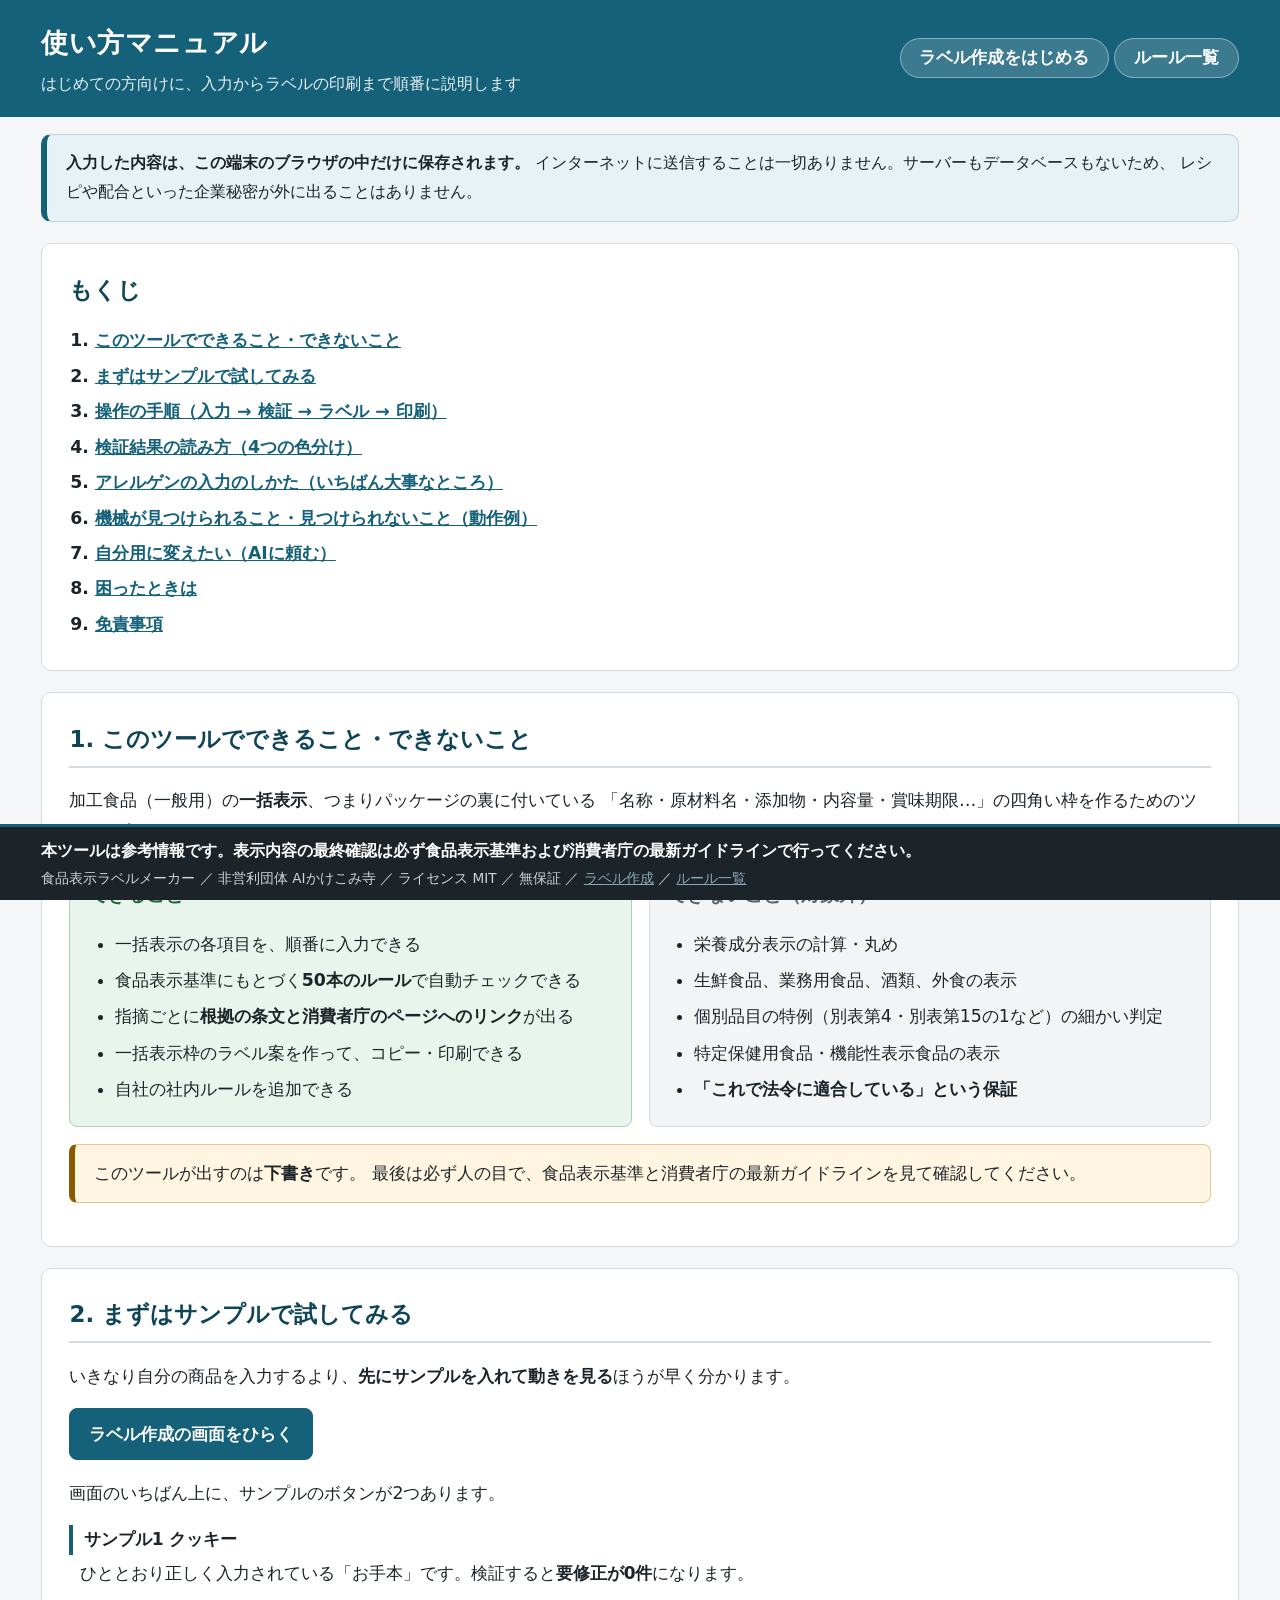
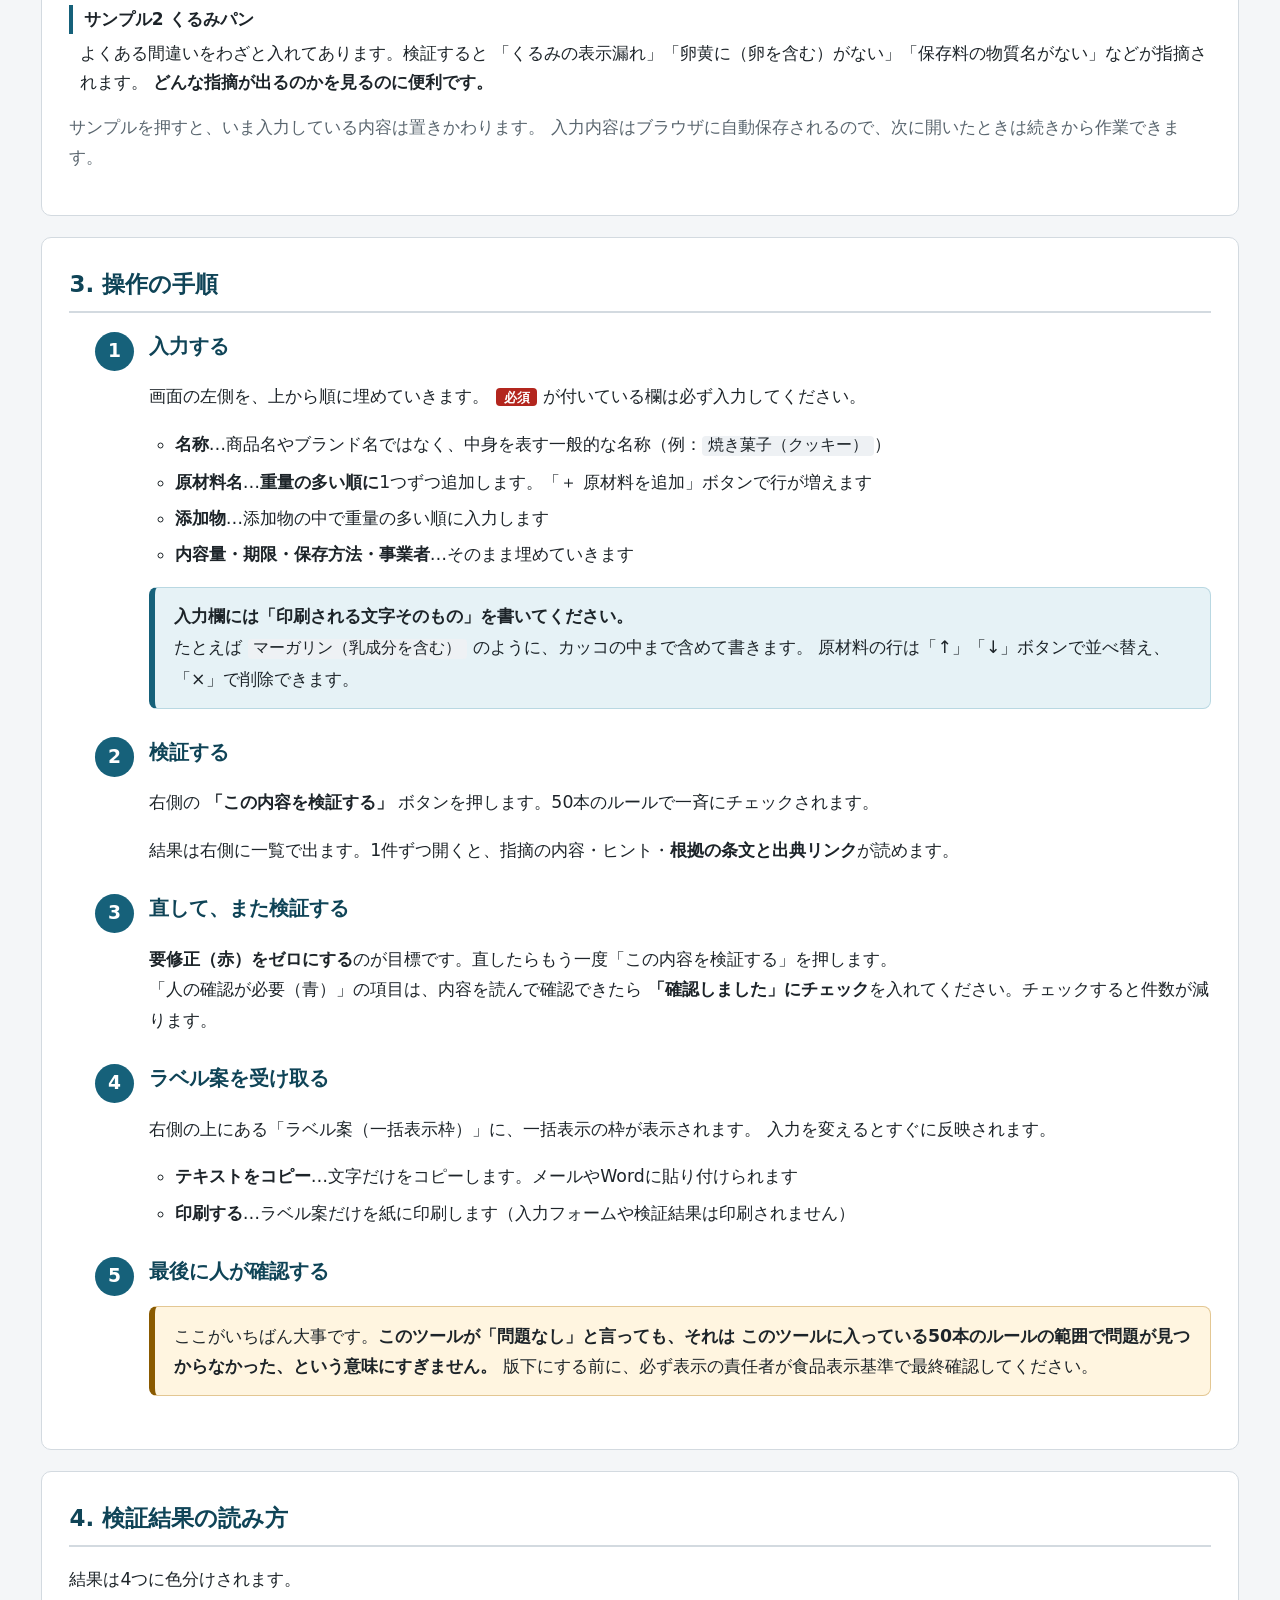
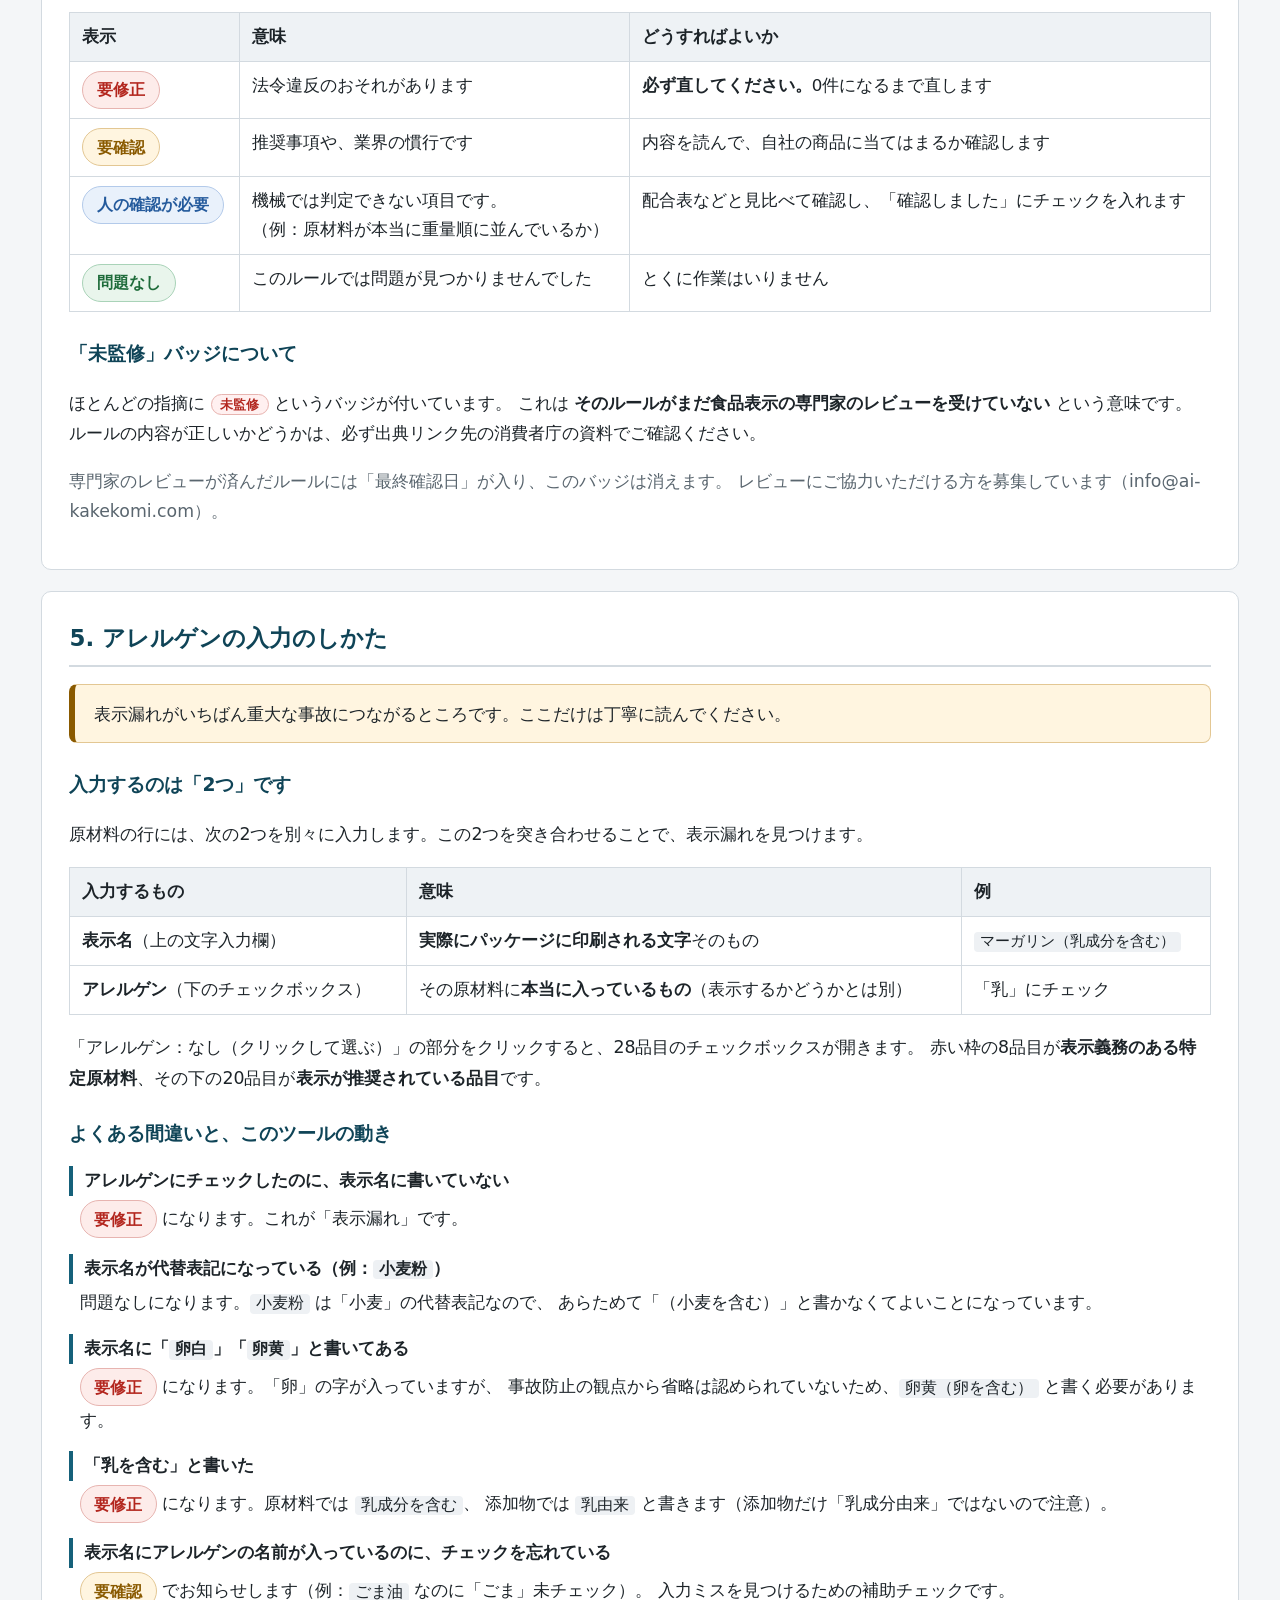
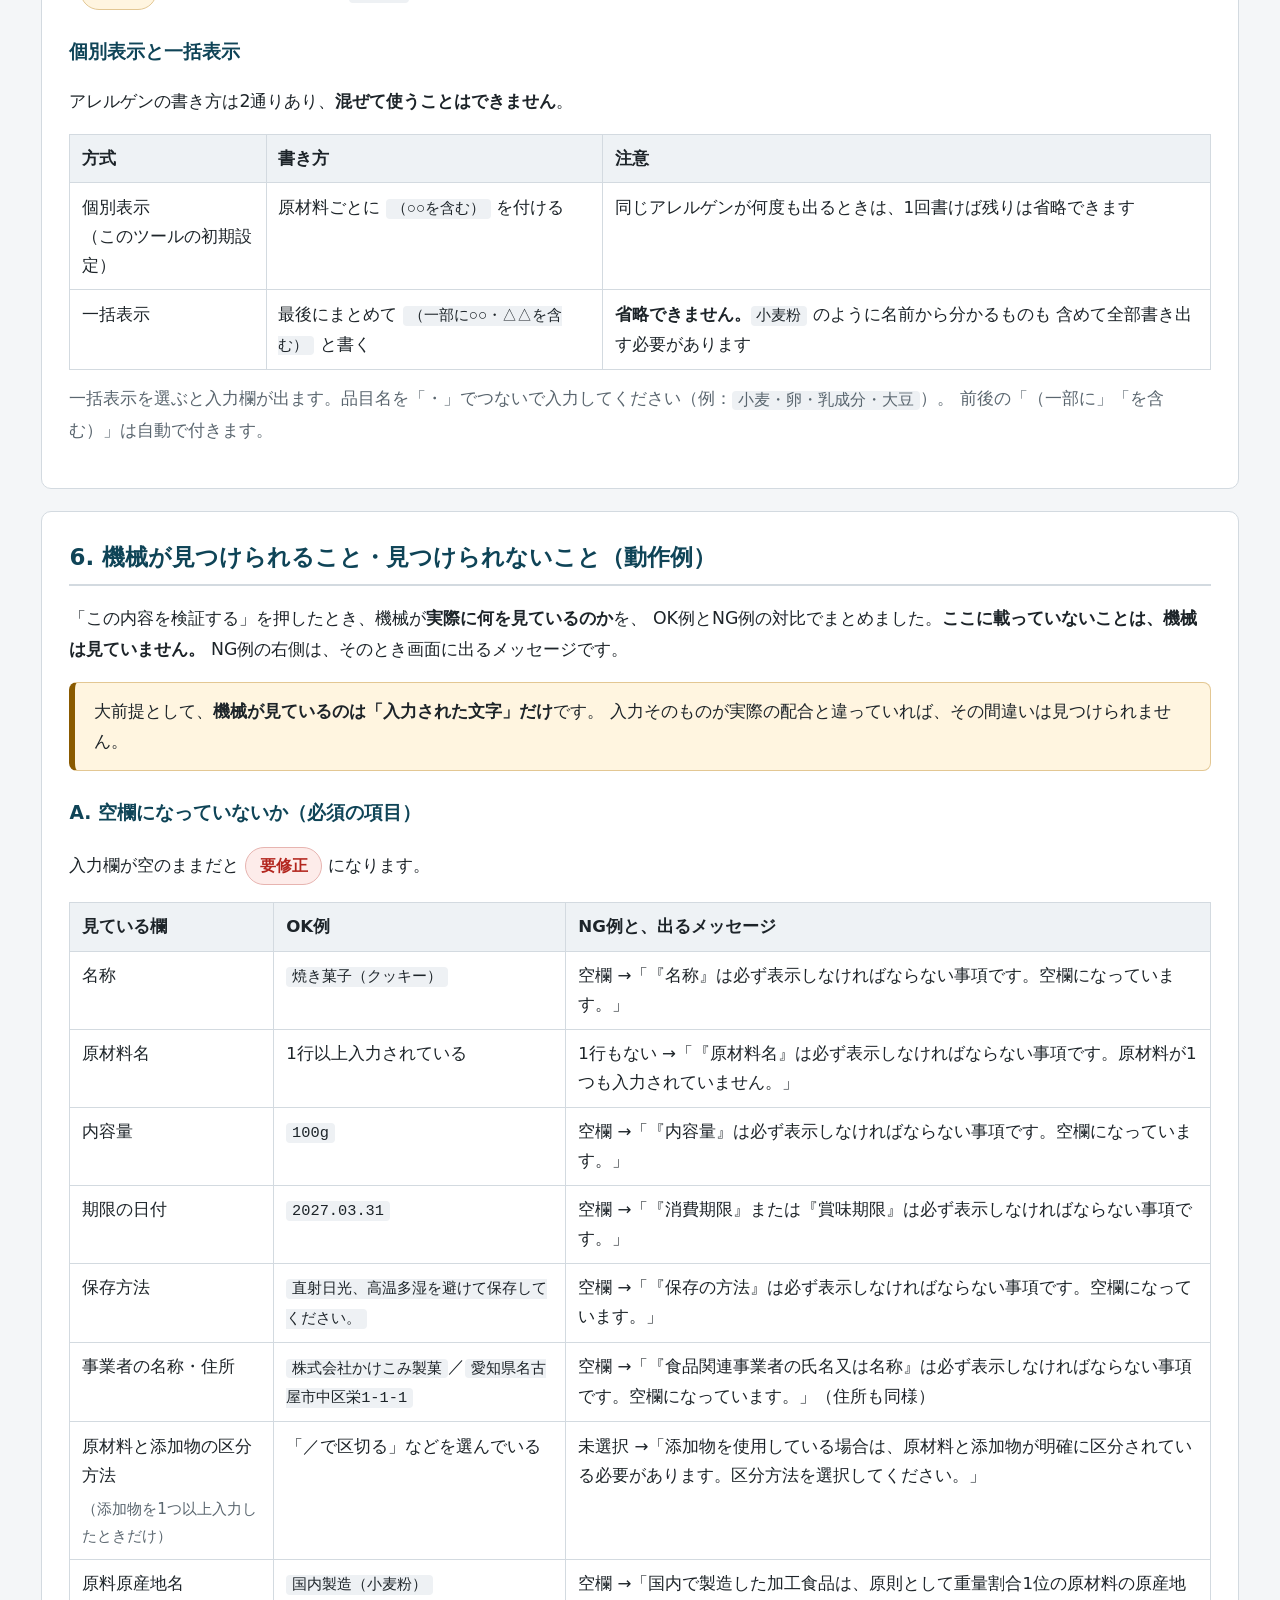
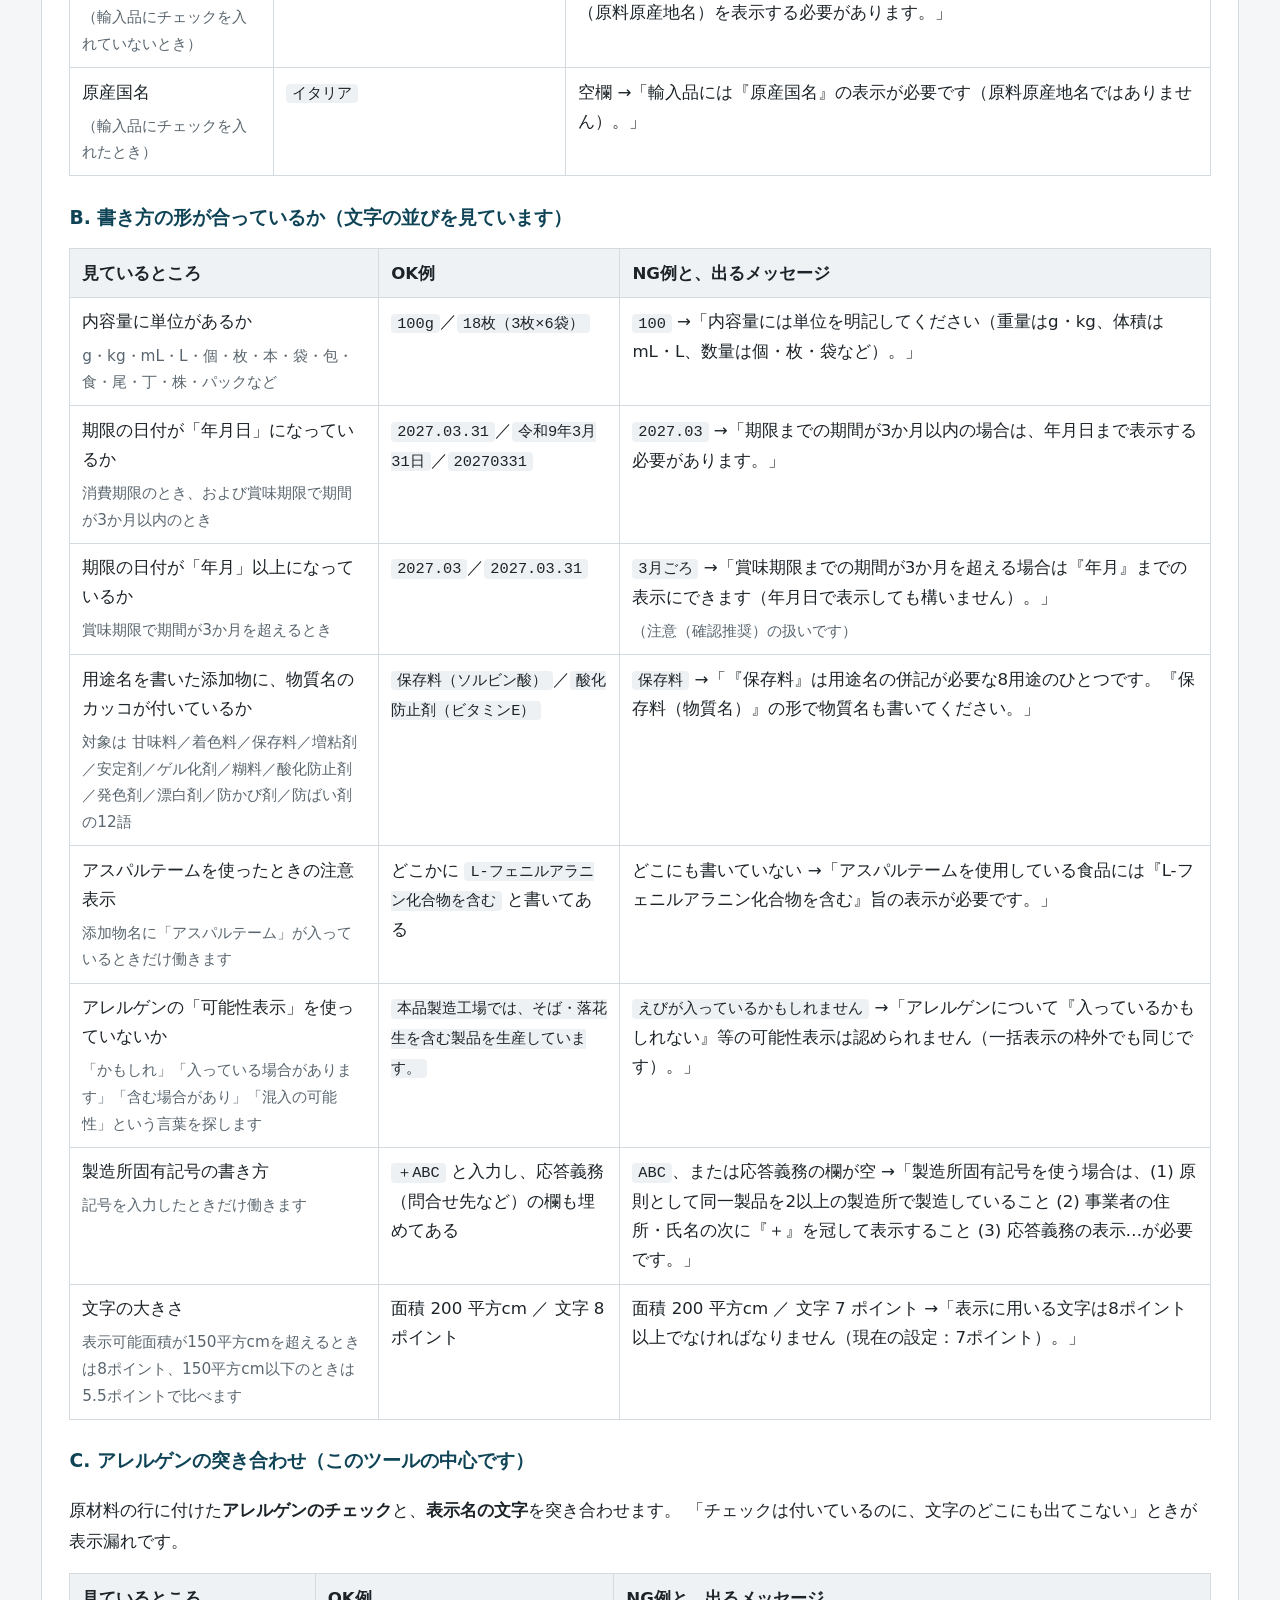
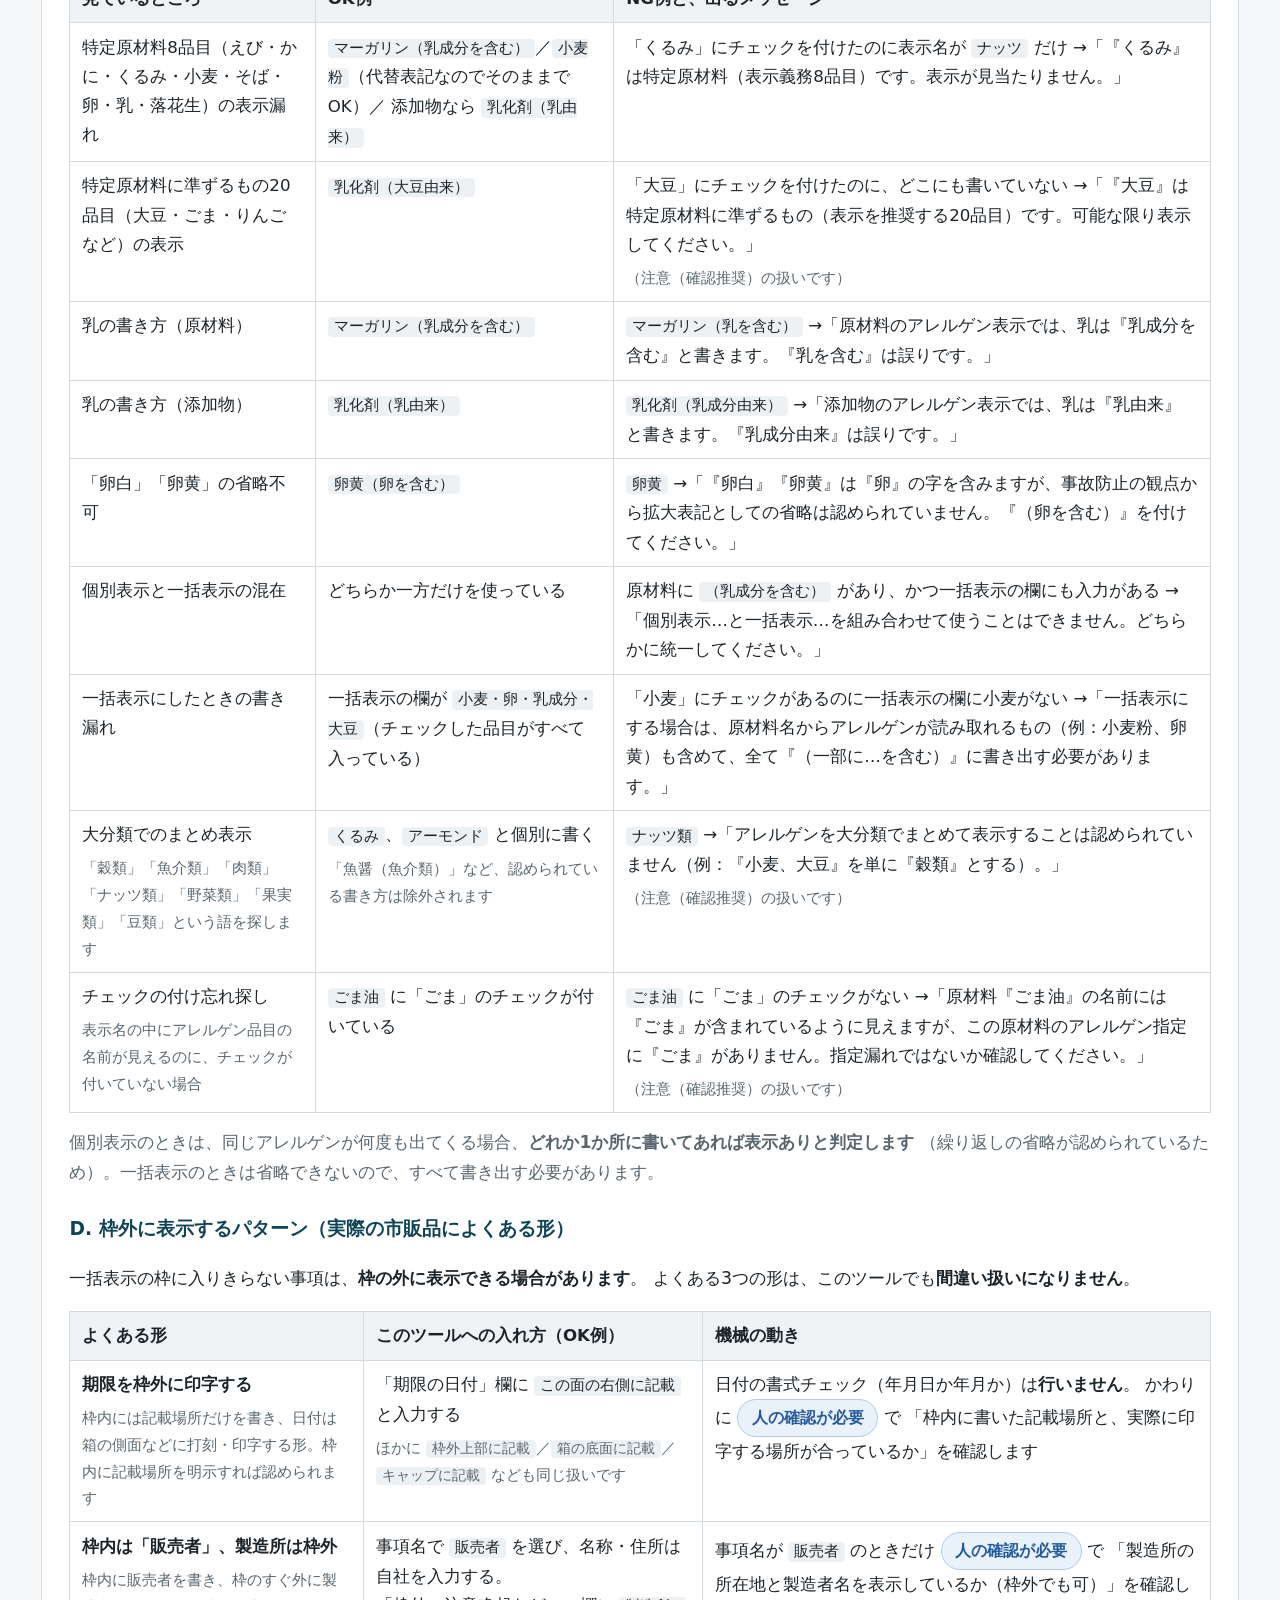
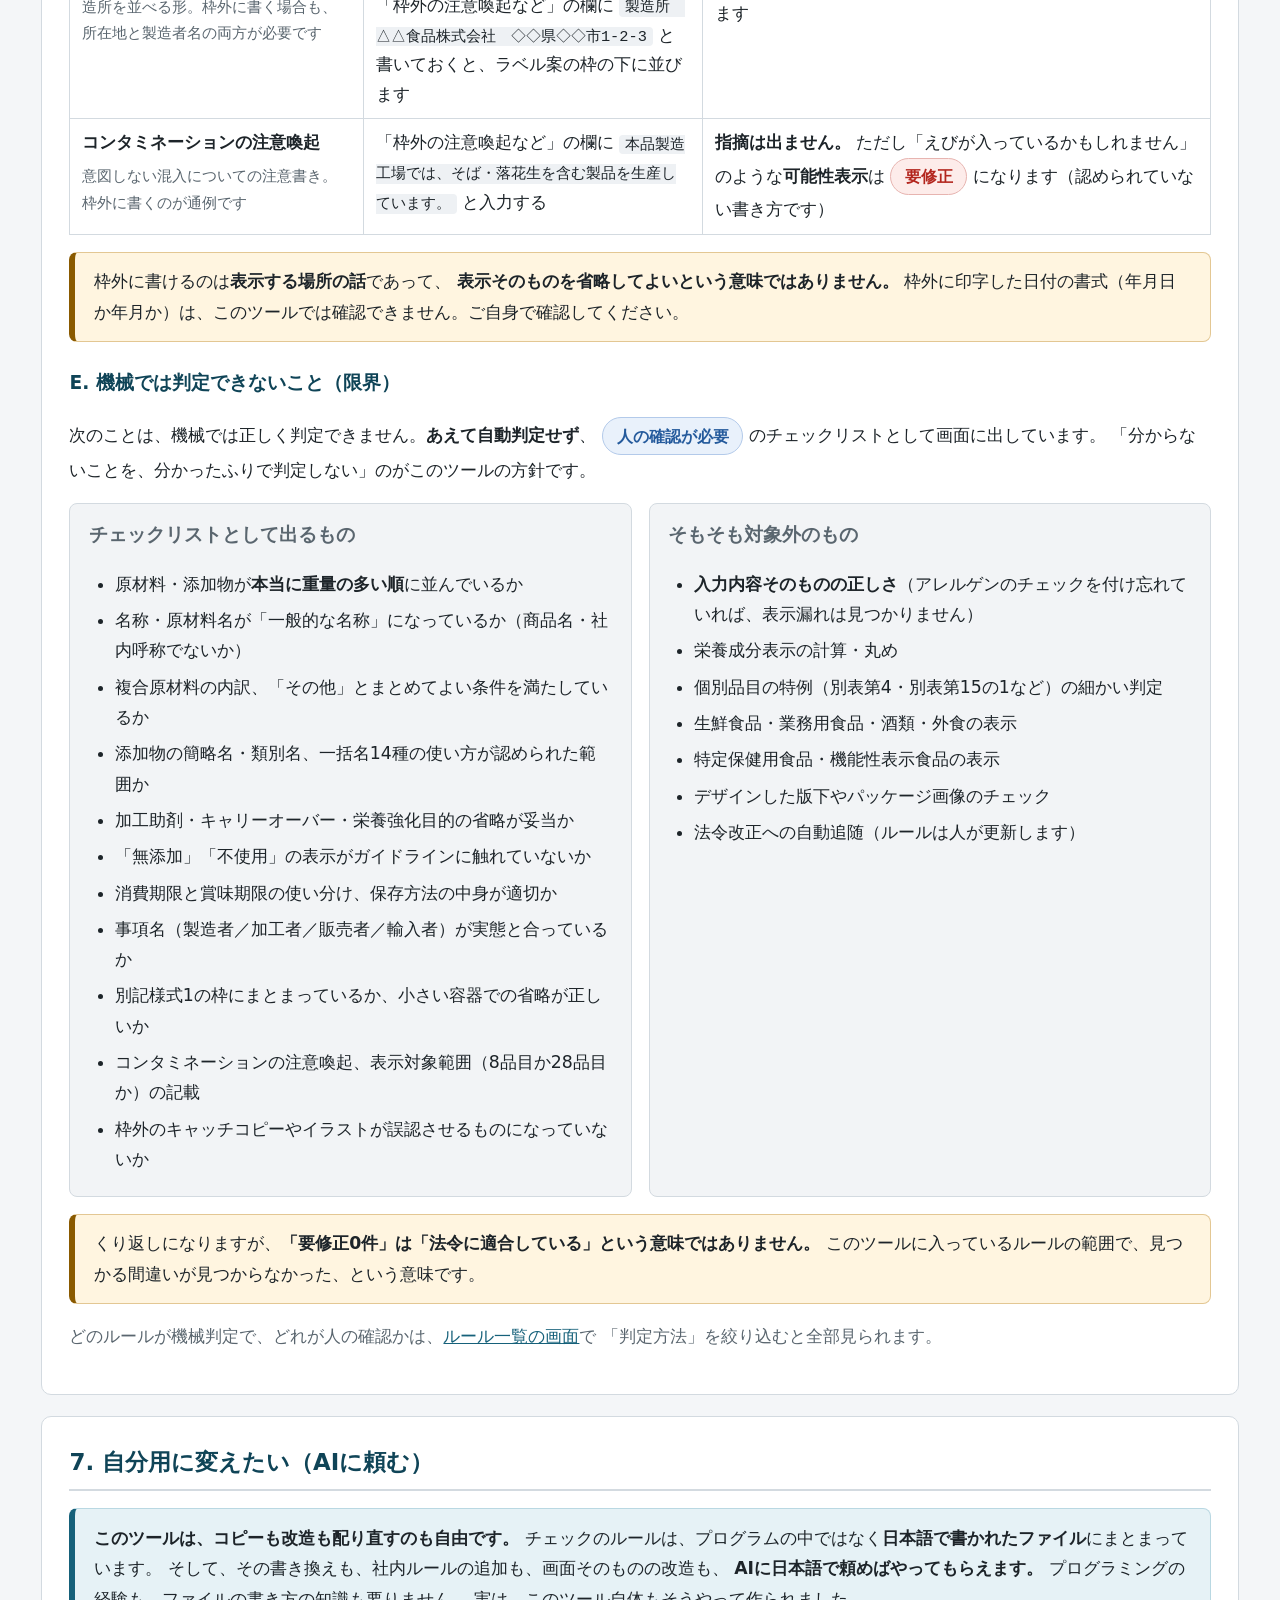
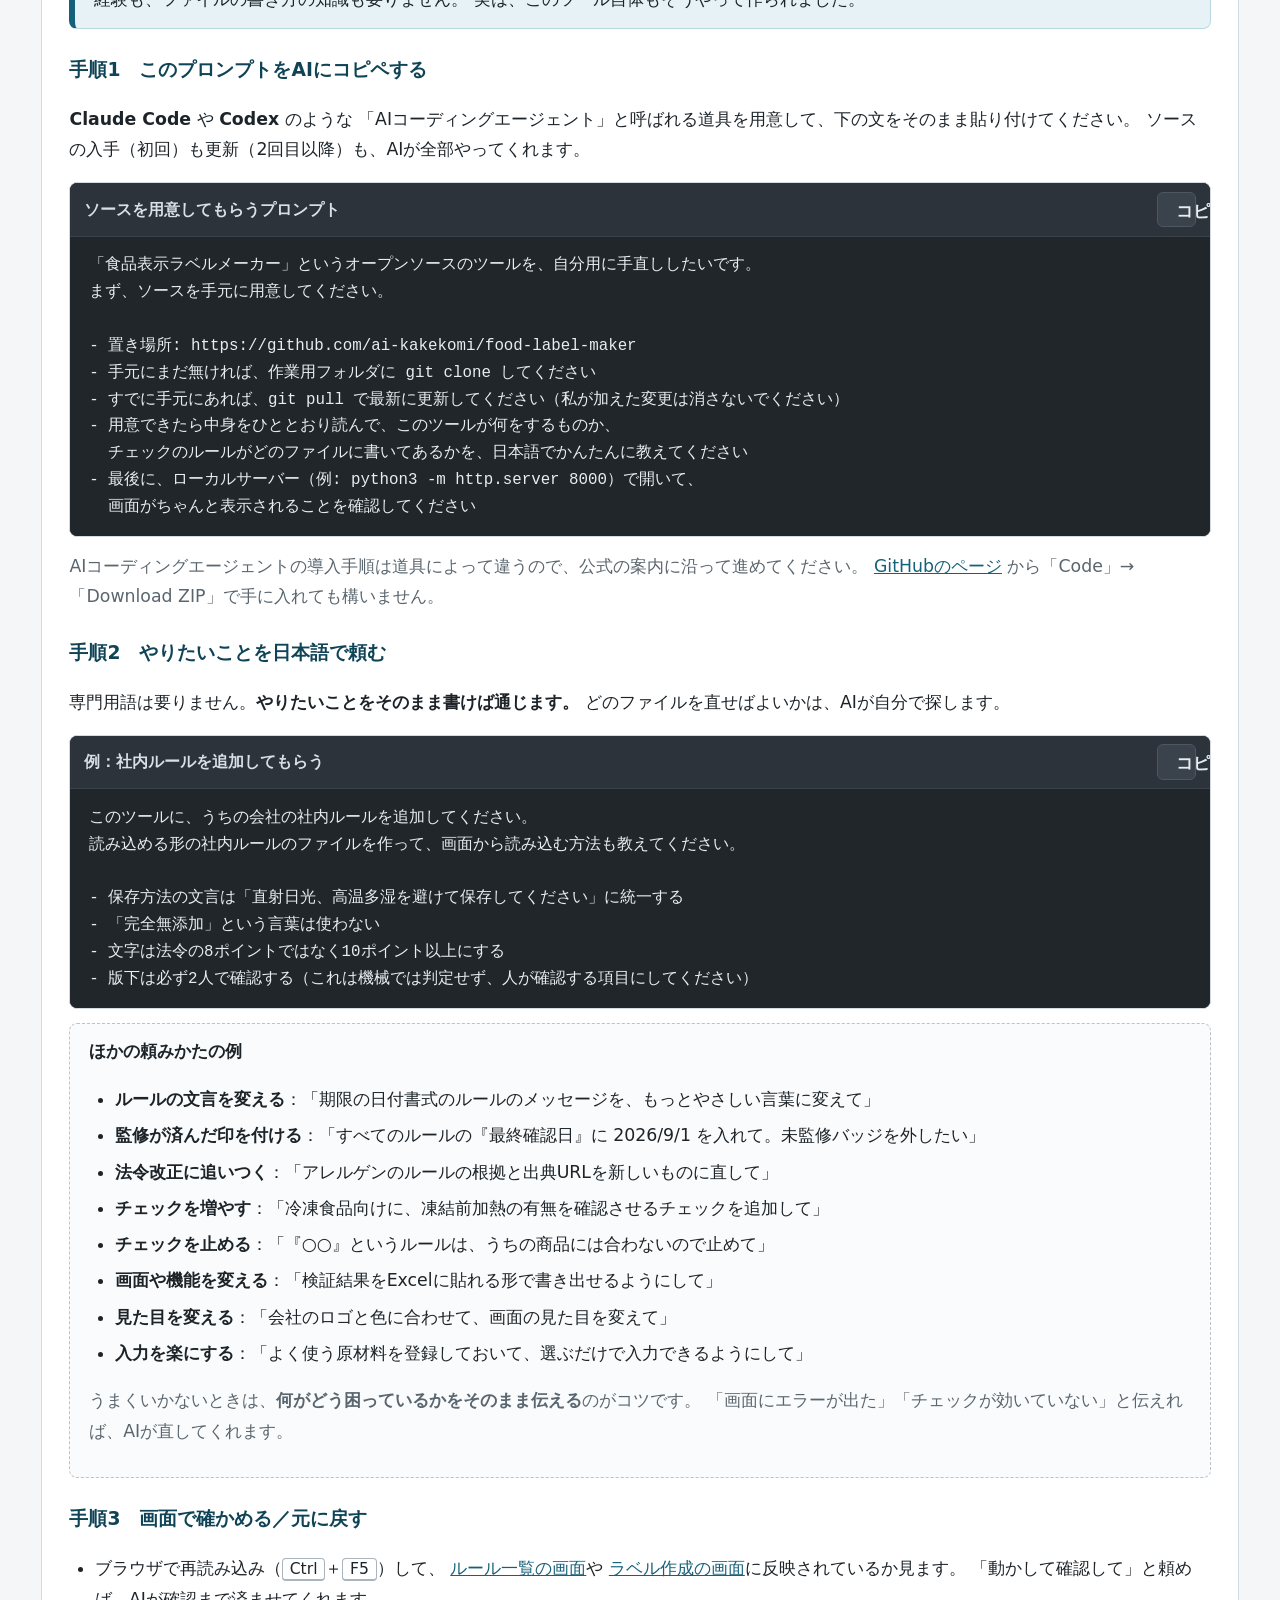
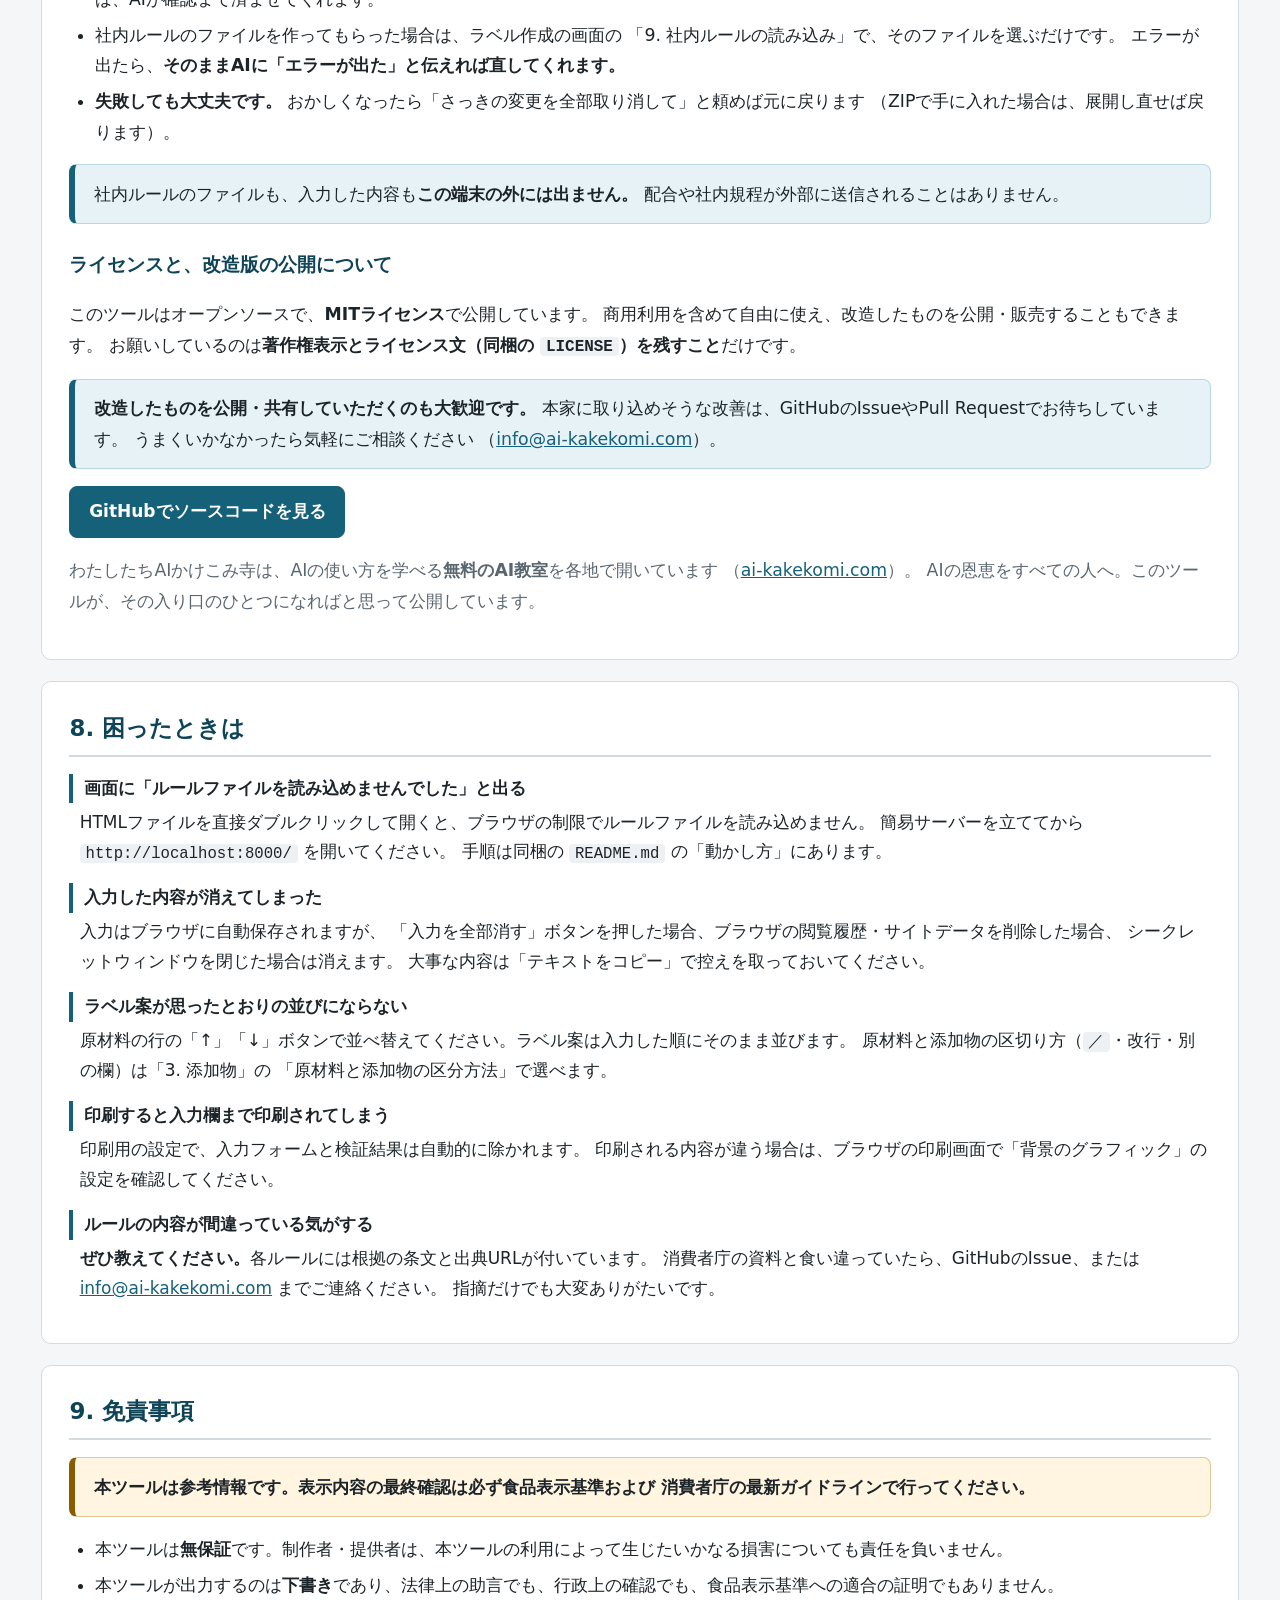
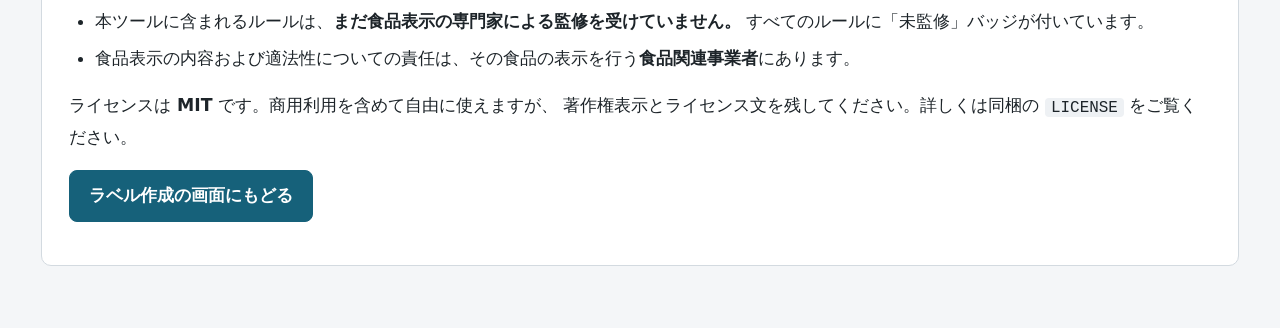
==== commit 8c03bb21: "マニュアル7〜9章を1章に統合し、コピペできるプロンプトを用意する カスタマイズ・社内ルール・本体改造の3章は内容が重複していたため、 「7. 自分用に変えたい（AIに頼む）」の1章に統合した。構成は" ====
--- a/manual.html
+++ b/manual.html
@@ -43,9 +43,7 @@
       <li><a href="#result">検証結果の読み方（4つの色分け）</a></li>
       <li><a href="#allergen">アレルゲンの入力のしかた（いちばん大事なところ）</a></li>
       <li><a href="#detect">機械が見つけられること・見つけられないこと（動作例）</a></li>
-      <li><a href="#rules">ルールやチェック内容を変えたい（AIに頼む）</a></li>
-      <li><a href="#custom">社内ルールを追加する</a></li>
-      <li><a href="#improve">ツール本体を改造する（改造は自由です）</a></li>
+      <li><a href="#ask-ai">自分用に変えたい（AIに頼む）</a></li>
       <li><a href="#faq">困ったときは</a></li>
       <li><a href="#disclaimer">免責事項</a></li>
     </ol>
@@ -592,73 +590,80 @@
   </section>
 
   <!-- ============ 7 ============ -->
-  <section class="card" id="rules">
-    <h2>7. ルールやチェック内容を変えたい</h2>
+  <section class="card" id="ask-ai">
+    <span id="rules"></span><span id="custom"></span><span id="improve"></span>
+    <h2>7. 自分用に変えたい（AIに頼む）</h2>
+
     <p class="callout">
-      <strong>このツールの一番の特徴です。</strong>
+      <strong>このツールは、コピーも改造も配り直すのも自由です。</strong>
       チェックのルールは、プログラムの中ではなく<strong>日本語で書かれたファイル</strong>にまとまっています。
-      法令が変わったときも、文言を分かりやすくしたいときも、そのファイルを直すだけで対応できます。
-      そして<strong>その作業は、AIに日本語で頼めばやってもらえます。</strong>
-    </p>
-
-    <h3 id="ask-ai">やり方：ソースをダウンロードして、AIエージェントに頼む</h3>
-    <p>
-      <strong>Claude Code</strong> や <strong>Codex</strong> のような「AIコーディングエージェント」と呼ばれる道具があります。
-      フォルダを渡して<strong>日本語で「ここをこう変えて」と頼むだけ</strong>で、
-      AIが中身を読んで、直して、動かして確かめるところまでやってくれます。
-      <strong>プログラミングの経験も、ファイルの書き方の知識も要りません。</strong>
+      そして、その書き換えも、社内ルールの追加も、画面そのものの改造も、
+      <strong>AIに日本語で頼めばやってもらえます。</strong>
+      プログラミングの経験も、ファイルの書き方の知識も要りません。
       実は、このツール自体もそうやって作られました。
     </p>
 
-    <ol class="steps steps-compact">
-      <li>
-        <h3>ソースを手に入れる</h3>
-        <p>
-          GitHubのページを開いて、緑色の「Code」ボタン →「Download ZIP」を選び、
-          ダウンロードしたZIPを展開します。<strong>これだけで大丈夫です。</strong>
-        </p>
-        <p>
-          <a href="https://github.com/ai-kakekomi/food-label-maker" target="_blank" rel="noopener"
-             class="btn btn-primary inline-btn">GitHubでソースを見る・ダウンロードする</a>
-        </p>
-        <p class="help">
-          Gitという道具を使える方は <code>git clone https://github.com/ai-kakekomi/food-label-maker.git</code> でも構いません。
-          あとから最新版を取り込むときは <code>git pull</code> です。知らなくても、まったく問題ありません。
-        </p>
-      </li>
-      <li>
-        <h3>そのフォルダをAIエージェントに渡す</h3>
-        <p>
-          Claude Code などを用意して、<strong>展開したフォルダを開いた状態で起動</strong>します。
-          導入の手順は道具によって違うので、公式の案内に沿って進めてください。
-        </p>
-      </li>
-      <li>
-        <h3>日本語で頼む</h3>
-        <p>
-          専門用語は要りません。<strong>やりたいことをそのまま書けば通じます。</strong>
-          どのファイルを直せばよいかは、AIが自分で探します。
-        </p>
-      </li>
-      <li>
-        <h3>画面で確かめる</h3>
-        <p>
-          ブラウザで再読み込み（<kbd>Ctrl</kbd>＋<kbd>F5</kbd>）して、
-          <a href="rules.html">ルール一覧の画面</a>に反映されているか見ます。
-          「動かして確認して」と頼めば、AIが確認まで済ませてくれます。
-        </p>
-      </li>
-    </ol>
+    <h3>手順1　このプロンプトをAIにコピペする</h3>
+    <p>
+      <strong>Claude Code</strong> や <strong>Codex</strong> のような
+      「AIコーディングエージェント」と呼ばれる道具を用意して、下の文をそのまま貼り付けてください。
+      ソースの入手（初回）も更新（2回目以降）も、AIが全部やってくれます。
+    </p>
+
+    <div class="prompt-block">
+      <div class="prompt-head">
+        <span class="prompt-title">ソースを用意してもらうプロンプト</span>
+        <button type="button" class="btn btn-mini js-copy" data-target="p-setup">コピーする</button>
+      </div>
+      <pre class="code" id="p-setup">「食品表示ラベルメーカー」というオープンソースのツールを、自分用に手直ししたいです。
+まず、ソースを手元に用意してください。
+
+- 置き場所: https://github.com/ai-kakekomi/food-label-maker
+- 手元にまだ無ければ、作業用フォルダに git clone してください
+- すでに手元にあれば、git pull で最新に更新してください（私が加えた変更は消さないでください）
+- 用意できたら中身をひととおり読んで、このツールが何をするものか、
+  チェックのルールがどのファイルに書いてあるかを、日本語でかんたんに教えてください
+- 最後に、ローカルサーバー（例: python3 -m http.server 8000）で開いて、
+  画面がちゃんと表示されることを確認してください</pre>
+    </div>
+
+    <p class="help">
+      AIコーディングエージェントの導入手順は道具によって違うので、公式の案内に沿って進めてください。
+      <a href="https://github.com/ai-kakekomi/food-label-maker" target="_blank" rel="noopener">GitHubのページ</a>
+      から「Code」→「Download ZIP」で手に入れても構いません。
+    </p>
+
+    <h3>手順2　やりたいことを日本語で頼む</h3>
+    <p>
+      専門用語は要りません。<strong>やりたいことをそのまま書けば通じます。</strong>
+      どのファイルを直せばよいかは、AIが自分で探します。
+    </p>
+
+    <div class="prompt-block">
+      <div class="prompt-head">
+        <span class="prompt-title">例：社内ルールを追加してもらう</span>
+        <button type="button" class="btn btn-mini js-copy" data-target="p-custom">コピーする</button>
+      </div>
+      <pre class="code" id="p-custom">このツールに、うちの会社の社内ルールを追加してください。
+読み込める形の社内ルールのファイルを作って、画面から読み込む方法も教えてください。
+
+- 保存方法の文言は「直射日光、高温多湿を避けて保存してください」に統一する
+- 「完全無添加」という言葉は使わない
+- 文字は法令の8ポイントではなく10ポイント以上にする
+- 版下は必ず2人で確認する（これは機械では判定せず、人が確認する項目にしてください）</pre>
+    </div>
 
     <div class="howto">
-      <h4>頼みかたの例（ルールまわり）</h4>
+      <h4>ほかの頼みかたの例</h4>
       <ul>
-        <li>「このフォルダは食品表示のチェックツールです。<strong>期限の日付書式のルールのメッセージを、もっとやさしい言葉に変えて</strong>」</li>
-        <li>「<strong>すべてのルールの『最終確認日』に 2026/9/1 を入れて</strong>。監修が終わったので未監修バッジを外したい」</li>
-        <li>「法令が変わったので、<strong>アレルゲンのルールの根拠と出典URLを新しいものに直して</strong>」</li>
-        <li>「<strong>アレルゲンの品目に『カシューナッツバター』という書き方を追加して</strong>」</li>
-        <li>「<strong>『○○』というルールは、うちの商品には合わないので止めて</strong>」</li>
-        <li>「<strong>冷凍食品向けのチェック項目を追加して</strong>。凍結前加熱の有無を確認させたい」</li>
+        <li><strong>ルールの文言を変える</strong>：「期限の日付書式のルールのメッセージを、もっとやさしい言葉に変えて」</li>
+        <li><strong>監修が済んだ印を付ける</strong>：「すべてのルールの『最終確認日』に 2026/9/1 を入れて。未監修バッジを外したい」</li>
+        <li><strong>法令改正に追いつく</strong>：「アレルゲンのルールの根拠と出典URLを新しいものに直して」</li>
+        <li><strong>チェックを増やす</strong>：「冷凍食品向けに、凍結前加熱の有無を確認させるチェックを追加して」</li>
+        <li><strong>チェックを止める</strong>：「『○○』というルールは、うちの商品には合わないので止めて」</li>
+        <li><strong>画面や機能を変える</strong>：「検証結果をExcelに貼れる形で書き出せるようにして」</li>
+        <li><strong>見た目を変える</strong>：「会社のロゴと色に合わせて、画面の見た目を変えて」</li>
+        <li><strong>入力を楽にする</strong>：「よく使う原材料を登録しておいて、選ぶだけで入力できるようにして」</li>
       </ul>
       <p class="help">
         うまくいかないときは、<strong>何がどう困っているかをそのまま伝える</strong>のがコツです。
@@ -666,168 +671,57 @@
       </p>
     </div>
 
-    <p class="callout callout-warn">
-      <strong>失敗しても大丈夫です。</strong>
-      おかしくなったら、ZIPをもう一度展開すれば元に戻せます
-      （<code>git</code> を使っている方は、変更を取り消せば戻ります）。
-      本番で使うファイルとは別に、コピーを取って試すとさらに安心です。
-    </p>
-
-    <h3>ルールには何が書いてあるか</h3>
-    <p>
-      頼みかたを考えるときの参考に、1本のルールが持っている項目を挙げておきます。
-      <strong>中身を自分で書く必要はありません。</strong>「何を変えてほしいか」を伝えるための地図だと思ってください。
-    </p>
-    <table class="manual-table">
-      <thead><tr><th>項目</th><th>内容</th></tr></thead>
-      <tbody>
-        <tr><td>名称</td><td>画面に出るルールの名前</td></tr>
-        <tr><td>根拠・出典URL</td><td>何の条文にもとづくか、消費者庁のどのページか</td></tr>
-        <tr><td>最終確認日</td><td>一次情報と突き合わせて確認した日。空欄だと「未監修」と表示されます</td></tr>
-        <tr><td>条件・判定</td><td>どんなときに適用され、何を見るか</td></tr>
-        <tr><td>重大度</td><td>エラー（要修正）か、注意（確認推奨）か</td></tr>
-        <tr><td>メッセージ・ヒント</td><td>指摘されたときに画面に出る文章</td></tr>
-        <tr><td>機械判定</td><td>機械が何をどう見るかの指定（人の確認にすることもできます）</td></tr>
-      </tbody>
-    </table>
-    <p class="help">
-      ルールの一覧は、<a href="rules.html">ルール一覧の画面</a>ですべて読めます。
-      直したいルールが見つかったら、その名前をAIに伝えるのがいちばん早いです。
-    </p>
-  </section>
-
-  <!-- ============ 8 ============ -->
-  <section class="card" id="custom">
-    <h2>8. 社内ルールを追加する</h2>
-    <p>
-      法令のルールとは別に、自社の社内規程や慣行をチェック項目として追加できます。
-      追加したルールは画面上で <span class="badge badge-custom">社内ルール</span> のバッジが付き、
-      法令のルールとはっきり区別されます。
-    </p>
-
-    <ol class="steps steps-compact">
+    <h3>手順3　画面で確かめる／元に戻す</h3>
+    <ul>
       <li>
-        <h3>AIに社内ルールのファイルを作ってもらう</h3>
-        <p>
-          <a href="#ask-ai">7章のやり方</a>と同じです。ソースのフォルダをAIエージェントに渡して、
-          <strong>社内ルールを日本語で説明するだけ</strong>で、読み込める形のファイルを作ってくれます。
-          <code>rules/custom/</code> フォルダにテンプレートが入っているので、AIはそれを参考にします。
-        </p>
-        <div class="howto">
-          <h4>頼みかたの例</h4>
-          <pre class="code">このフォルダは食品表示のチェックツールです。
-次の社内ルールをチェックできるように、社内ルールのファイルを作ってください。
-
-・保存方法の文言は「直射日光、高温多湿を避けて保存してください」に統一する
-・「完全無添加」という言葉は使わない
-・文字は法令の8ポイントではなく10ポイント以上にする
-・版下は必ず2人で確認する（これは人が確認する項目にしてください）</pre>
-        </div>
+        ブラウザで再読み込み（<kbd>Ctrl</kbd>＋<kbd>F5</kbd>）して、
+        <a href="rules.html">ルール一覧の画面</a>や
+        <a href="index.html">ラベル作成の画面</a>に反映されているか見ます。
+        「動かして確認して」と頼めば、AIが確認まで済ませてくれます。
       </li>
       <li>
-        <h3>画面から読み込む</h3>
-        <p>
-          ラベル作成の画面の「9. 社内ルールの読み込み」で、作ってもらったファイルを選びます。
-          すぐにチェックに反映されます。
-          読み込みエラーが出たら、<strong>そのままAIに「エラーが出た」と伝えれば直してくれます。</strong>
-        </p>
+        社内ルールのファイルを作ってもらった場合は、ラベル作成の画面の
+        「9. 社内ルールの読み込み」で、そのファイルを選ぶだけです。
+        エラーが出たら、<strong>そのままAIに「エラーが出た」と伝えれば直してくれます。</strong>
       </li>
-    </ol>
-
-    <h3>社内ルールで使えるチェックの種類</h3>
-    <p class="help">
-      AIに頼むときに「こういうチェックはできる？」の目安になります。指定のしかたはAIが判断します。
-    </p>
-    <table class="manual-table">
-      <thead><tr><th>できること</th><th>使いどころの例</th></tr></thead>
-      <tbody>
-        <tr>
-          <td>指定した欄が<strong>空でない</strong>ことを確認する</td>
-          <td>「原料原産地名は必ず書く」という社内方針</td>
-        </tr>
-        <tr>
-          <td>指定した欄に、<strong>決まった言葉が入っている</strong>ことを確認する</td>
-          <td>保存方法の文言を社内で統一する</td>
-        </tr>
-        <tr>
-          <td>指定した欄に、<strong>決まった言葉が入っていない</strong>ことを確認する</td>
-          <td>「完全無添加」など社内の使用禁止ワード</td>
-        </tr>
-        <tr>
-          <td>数値が<strong>決めた値以上</strong>であることを確認する</td>
-          <td>「文字は法令の8ptより大きく10pt以上にする」という社内基準</td>
-        </tr>
-        <tr>
-          <td><strong>自動判定はせず</strong>、人が確認するチェックリストに出す</td>
-          <td>「版下は2名でダブルチェックする」という手順</td>
-        </tr>
-      </tbody>
-    </table>
+      <li>
+        <strong>失敗しても大丈夫です。</strong>
+        おかしくなったら「さっきの変更を全部取り消して」と頼めば元に戻ります
+        （ZIPで手に入れた場合は、展開し直せば戻ります）。
+      </li>
+    </ul>
+
     <p class="callout">
-      社内ルールのファイルも<strong>この端末の外には出ません。</strong>
+      社内ルールのファイルも、入力した内容も<strong>この端末の外には出ません。</strong>
       配合や社内規程が外部に送信されることはありません。
     </p>
-  </section>
-
-  <!-- ============ 9 ============ -->
-  <section class="card" id="improve">
-    <h2>9. もっとこうしたい、と思ったら</h2>
-
-    <p class="callout">
-      <strong>このツールは、コピーも、改造も、配り直すのも自由です。</strong>
-      そして今は、プログラミングの経験がなくても、<strong>AIに日本語で頼んで自分で直せる時代</strong>になりました。
-      「もっとこうしたい」と思ったら、開発者に頼むだけでなく、<strong>自分で直すという選択肢</strong>があります。
-    </p>
-
-    <p>
-      やり方は<a href="#ask-ai">7章</a>とまったく同じです。
-      ソースをダウンロードして、フォルダごとAIエージェントに渡して、日本語で頼むだけ。
-      ルールだけでなく、<strong>画面の見た目や入力項目、機能そのもの</strong>も同じやり方で変えられます。
-    </p>
-
-    <div class="howto">
-      <h4>頼みかたの例（ツール本体）</h4>
-      <ul>
-        <li>「原材料の入力欄に、1行ずつ貼り付けてまとめて登録できるボタンを付けて」</li>
-        <li>「ラベル案の文字をもっと大きくして、印刷したときに読みやすくして」</li>
-        <li>「検証結果をExcelに貼れる形で書き出せるようにして」</li>
-        <li>「会社のロゴと色に合わせて、画面の見た目を変えて」</li>
-        <li>「よく使う原材料を登録しておいて、選ぶだけで入力できるようにして」</li>
-      </ul>
-    </div>
-
-    <h3>ライセンスについて</h3>
+
+    <h3>ライセンスと、改造版の公開について</h3>
     <p>
       このツールはオープンソースで、<strong>MITライセンス</strong>で公開しています。
       商用利用を含めて自由に使え、改造したものを公開・販売することもできます。
       お願いしているのは<strong>著作権表示とライセンス文（同梱の <code>LICENSE</code>）を残すこと</strong>だけです。
     </p>
+    <p class="callout">
+      <strong>改造したものを公開・共有していただくのも大歓迎です。</strong>
+      本家に取り込めそうな改善は、GitHubのIssueやPull Requestでお待ちしています。
+      うまくいかなかったら気軽にご相談ください
+      （<a href="mailto:info@ai-kakekomi.com">info@ai-kakekomi.com</a>）。
+    </p>
     <p>
       <a href="https://github.com/ai-kakekomi/food-label-maker" target="_blank" rel="noopener"
          class="btn btn-primary inline-btn">GitHubでソースコードを見る</a>
     </p>
-
-    <p class="callout">
-      <strong>改造したものを公開・共有していただくのも大歓迎です。</strong>
-      「こんな風に直した」を教えていただけたら、とても嬉しいです。
-      本家に取り込めそうな改善は、GitHubのIssueやPull Requestでお待ちしています。
-    </p>
-
-    <p>
-      やってみて、うまくいかなかったら気軽にご相談ください
-      （<a href="mailto:info@ai-kakekomi.com">info@ai-kakekomi.com</a>）。
-      わたしたちAIかけこみ寺は、<strong>AIの使い方を学べる無料のAI教室</strong>を各地で開いています
+    <p class="help">
+      わたしたちAIかけこみ寺は、AIの使い方を学べる<strong>無料のAI教室</strong>を各地で開いています
       （<a href="https://ai-kakekomi.com" target="_blank" rel="noopener">ai-kakekomi.com</a>）。
-      よろしければのぞいてみてください。
-    </p>
-    <p class="help">
       AIの恩恵をすべての人へ。このツールが、その入り口のひとつになればと思って公開しています。
     </p>
   </section>
 
-  <!-- ============ 10 ============ -->
+  <!-- ============ 8 ============ -->
   <section class="card" id="faq">
-    <h2>10. 困ったときは</h2>
+    <h2>8. 困ったときは</h2>
     <dl class="def">
       <dt>画面に「ルールファイルを読み込めませんでした」と出る</dt>
       <dd>
@@ -867,9 +761,9 @@
     </dl>
   </section>
 
-  <!-- ============ 11 ============ -->
+  <!-- ============ 9 ============ -->
   <section class="card" id="disclaimer">
-    <h2>11. 免責事項</h2>
+    <h2>9. 免責事項</h2>
     <p class="callout callout-warn">
       <strong>本ツールは参考情報です。表示内容の最終確認は必ず食品表示基準および
       消費者庁の最新ガイドラインで行ってください。</strong>
@@ -908,5 +802,33 @@
   </div>
 </footer>
 
+<script>
+/* プロンプトのワンクリックコピー */
+(function () {
+  'use strict';
+  function 伝える(btn, 文言) {
+    var 元 = btn.getAttribute('data-label') || btn.textContent;
+    btn.setAttribute('data-label', 元);
+    btn.textContent = 文言;
+    setTimeout(function () { btn.textContent = 元; }, 1800);
+  }
+  document.addEventListener('click', function (ev) {
+    var btn = ev.target.closest ? ev.target.closest('.js-copy') : null;
+    if (!btn) return;
+    var el = document.getElementById(btn.getAttribute('data-target'));
+    if (!el) return;
+    var text = el.textContent;
+    if (navigator.clipboard && navigator.clipboard.writeText) {
+      navigator.clipboard.writeText(text).then(function () {
+        伝える(btn, 'コピーしました');
+      }, function () {
+        window.prompt('下の文を選択してコピーしてください', text);
+      });
+    } else {
+      window.prompt('下の文を選択してコピーしてください', text);
+    }
+  });
+})();
+</script>
 </body>
 </html>
--- a/css/style.css
+++ b/css/style.css
@@ -418,6 +418,24 @@
   font-size: .93rem; line-height: 1.7; margin: .6rem 0;
 }
 .manual pre.tree { background: #eef1f4; color: var(--fg); }
+
+/* コピーできるプロンプトのブロック */
+.prompt-block {
+  border: 1px solid var(--line); border-radius: 8px;
+  margin: .8rem 0; overflow: hidden; background: #21262b;
+}
+.prompt-head {
+  display: flex; align-items: center; justify-content: space-between; gap: .6rem;
+  padding: .5rem .8rem; background: #2c333a; border-bottom: 1px solid #3a434c;
+}
+.prompt-title { color: #d7e0e7; font-size: .92rem; font-weight: 600; }
+.prompt-block .btn-mini {
+  background: #3a434c; border-color: #4c5762; color: #e8edf1; white-space: nowrap;
+}
+.prompt-block .btn-mini:hover { background: #4c5762; color: #fff; }
+.manual .prompt-block pre.code {
+  margin: 0; border-radius: 0; white-space: pre-wrap; word-break: break-word;
+}
 .manual pre .c { color: #8fb3c7; }
 .howto {
   border: 1px dashed #b9c3cb; border-radius: 8px;
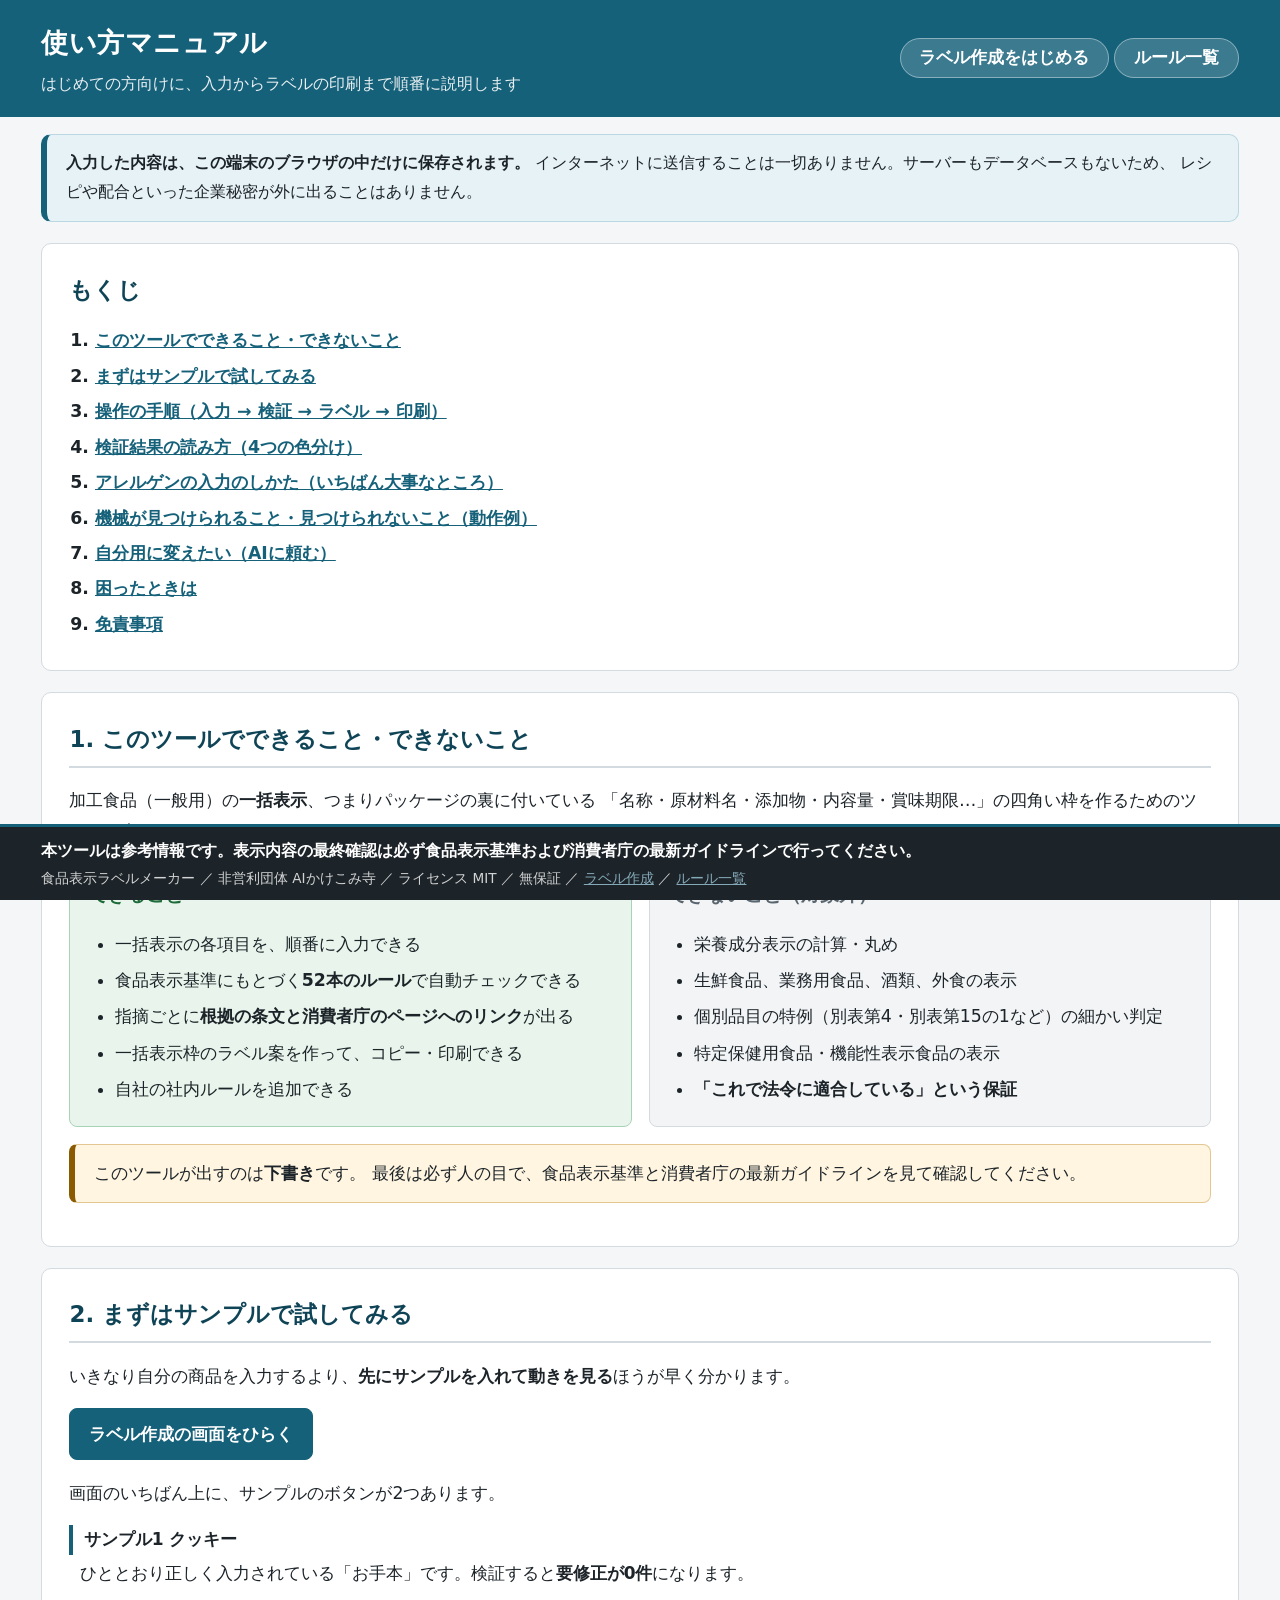
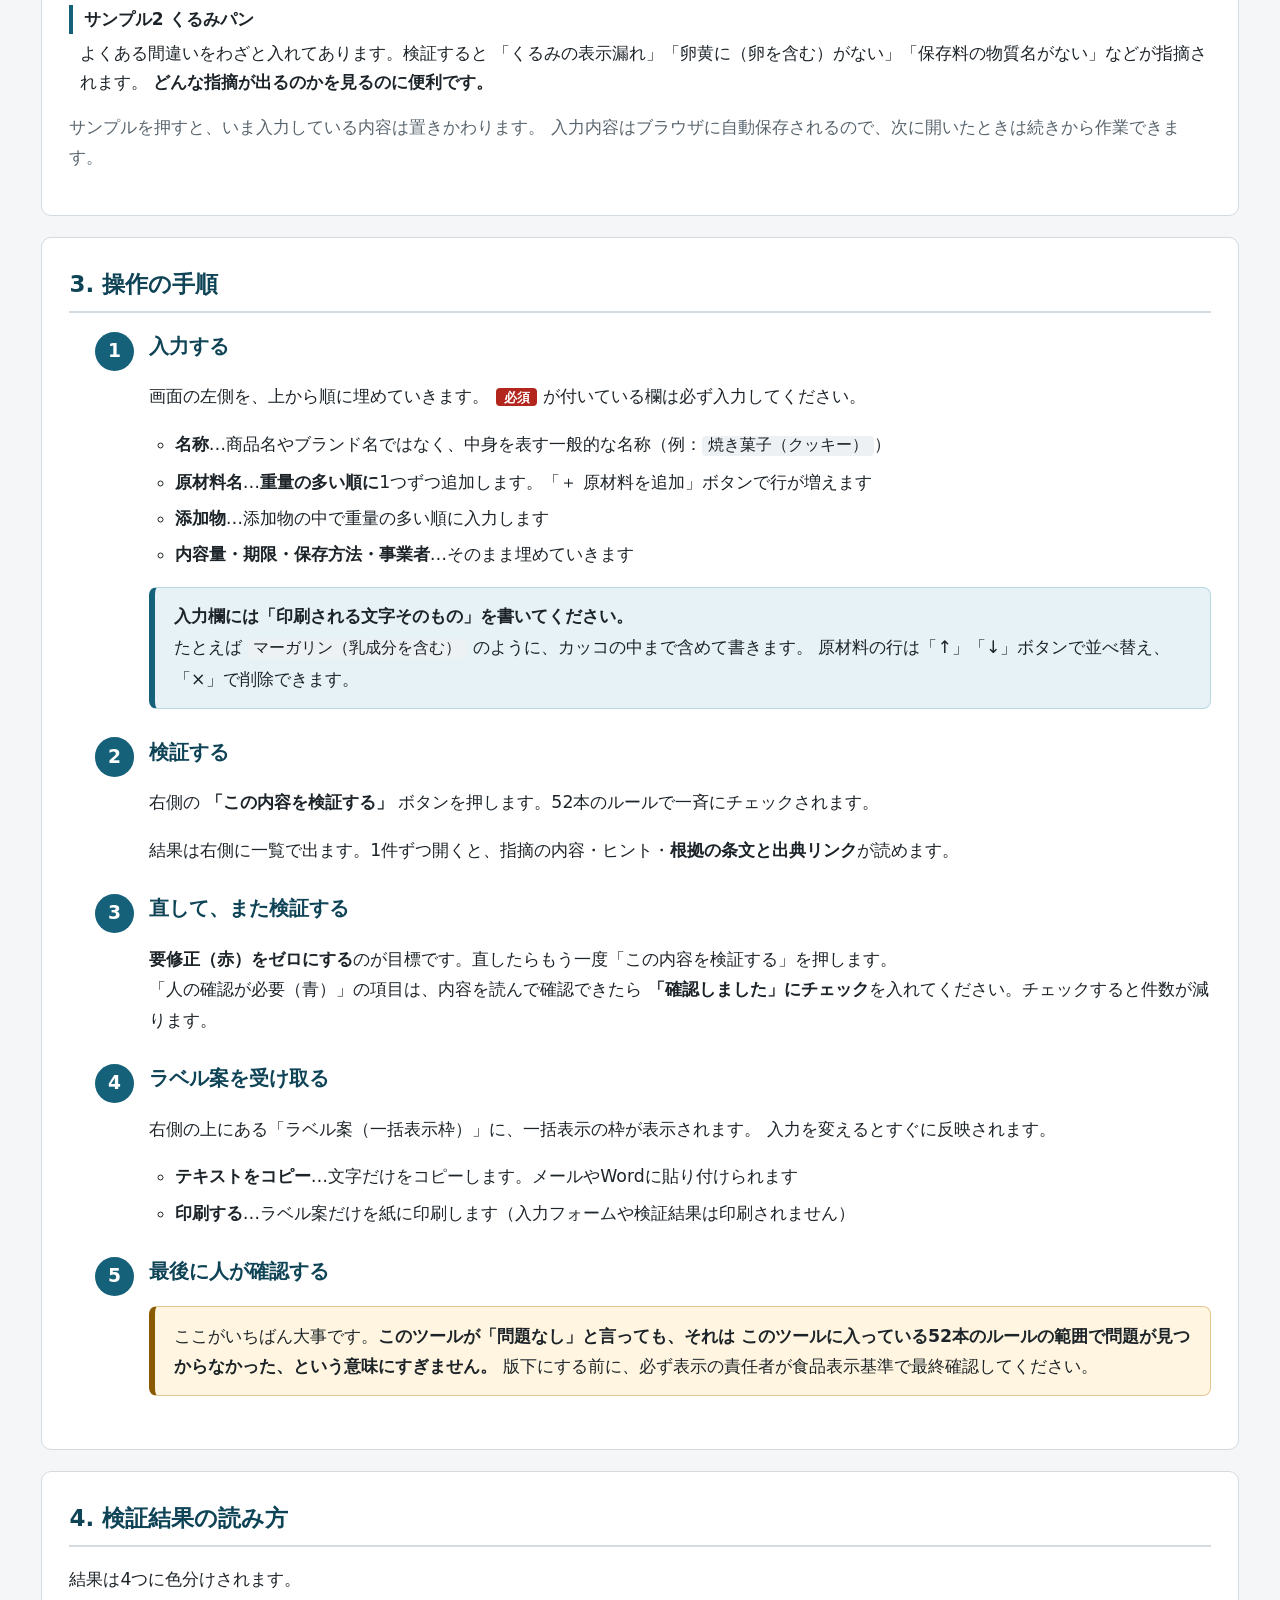
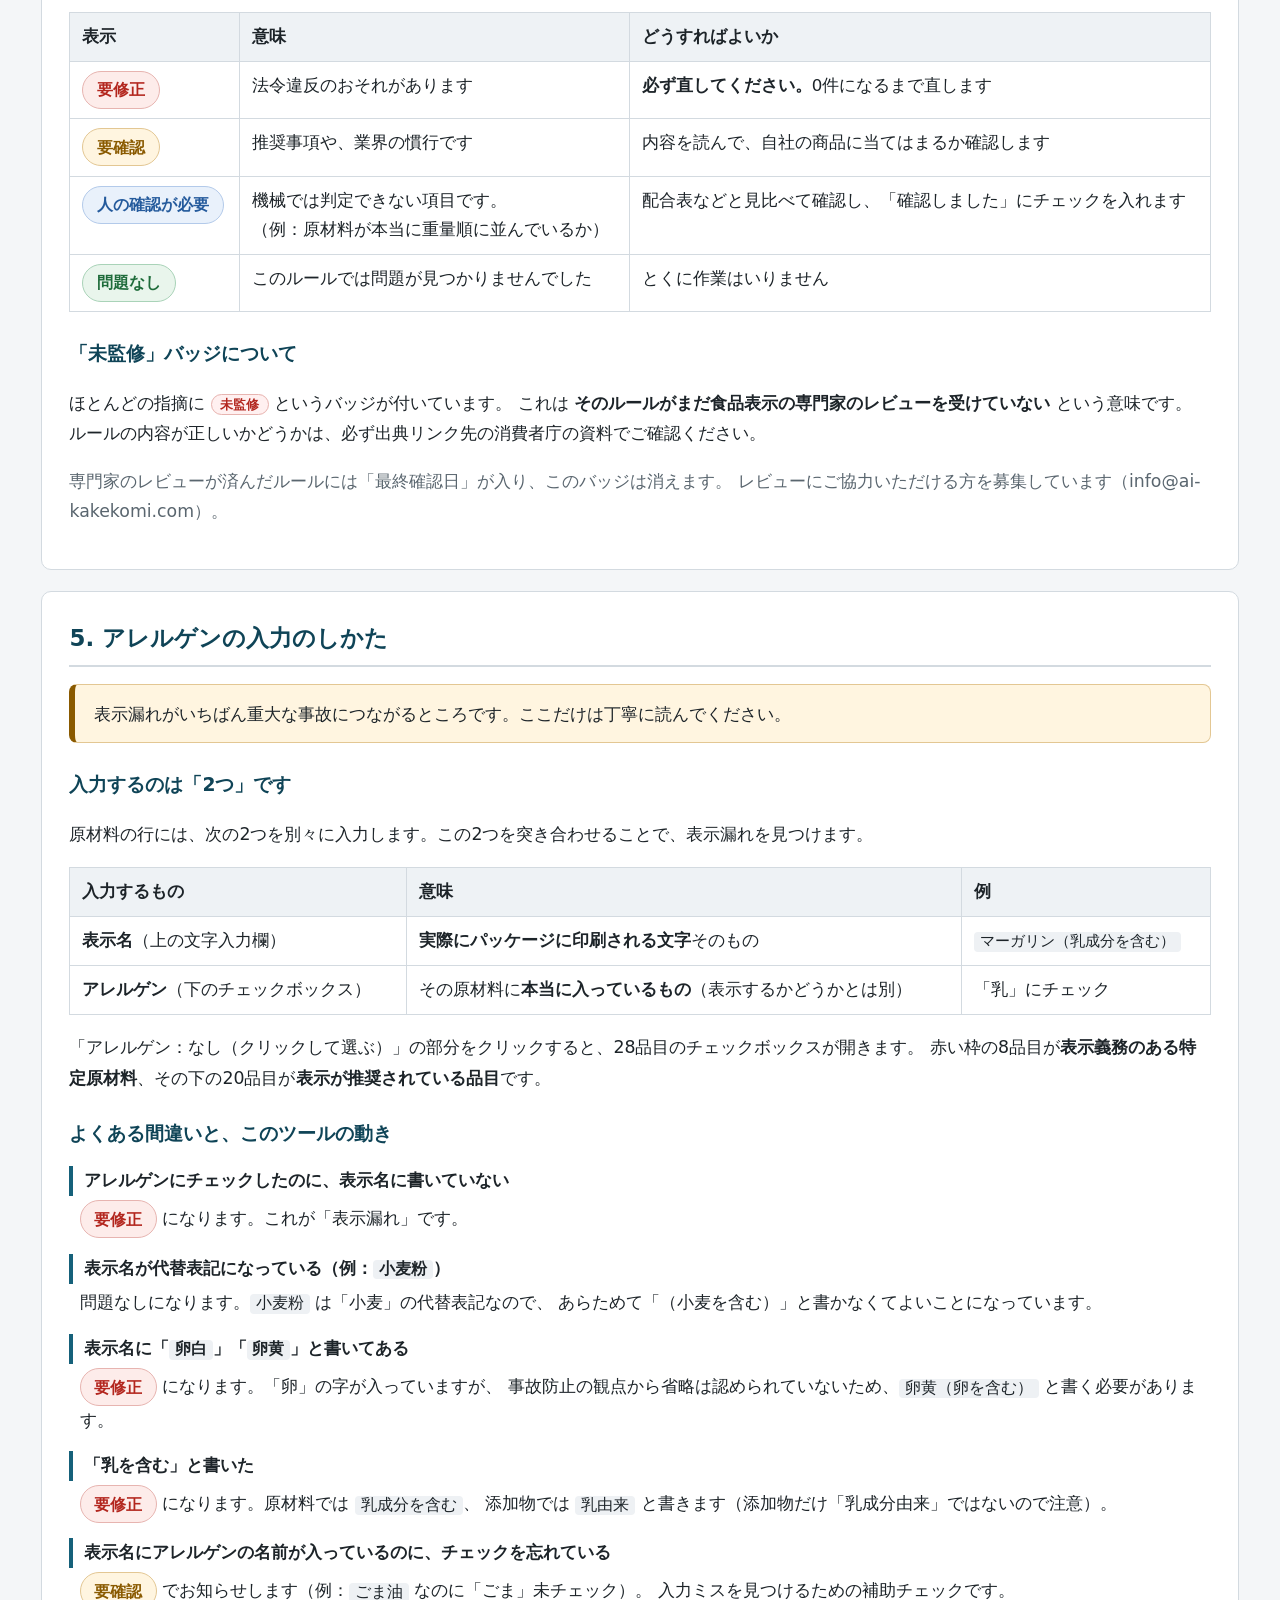
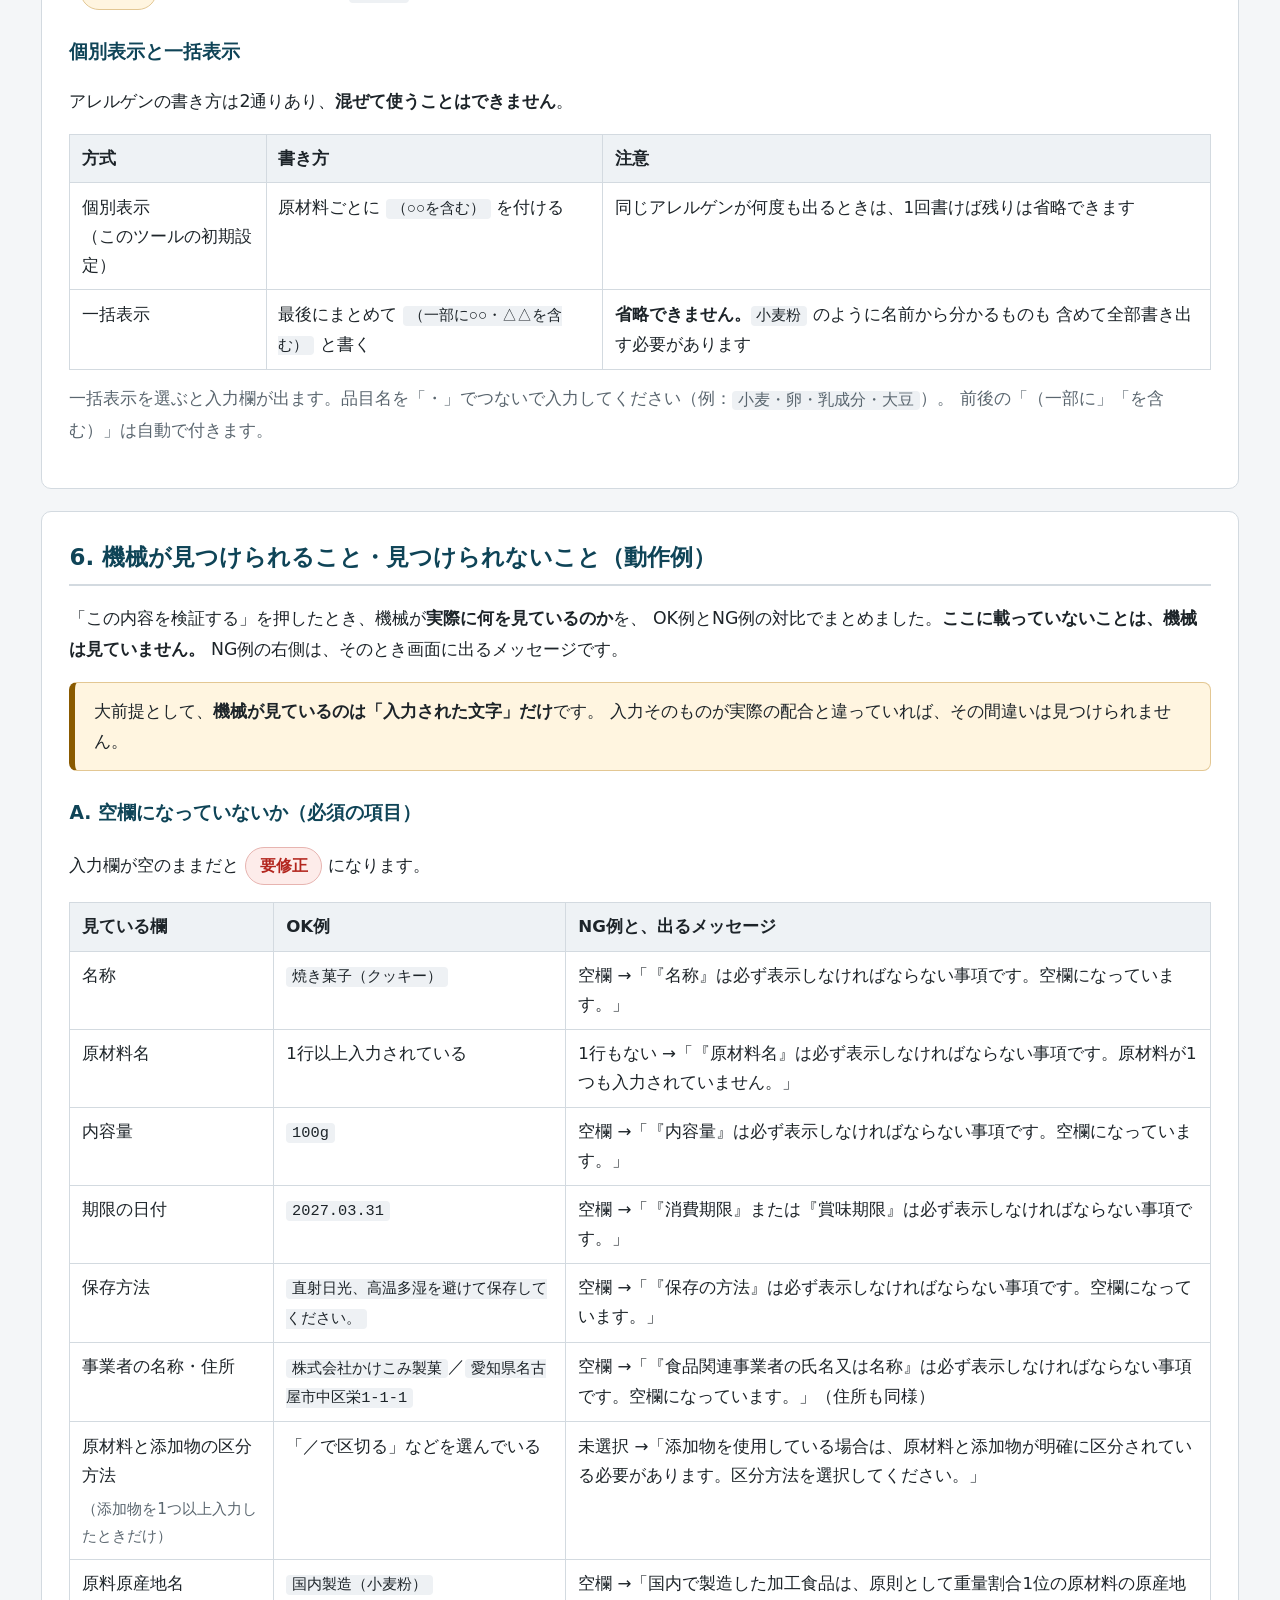
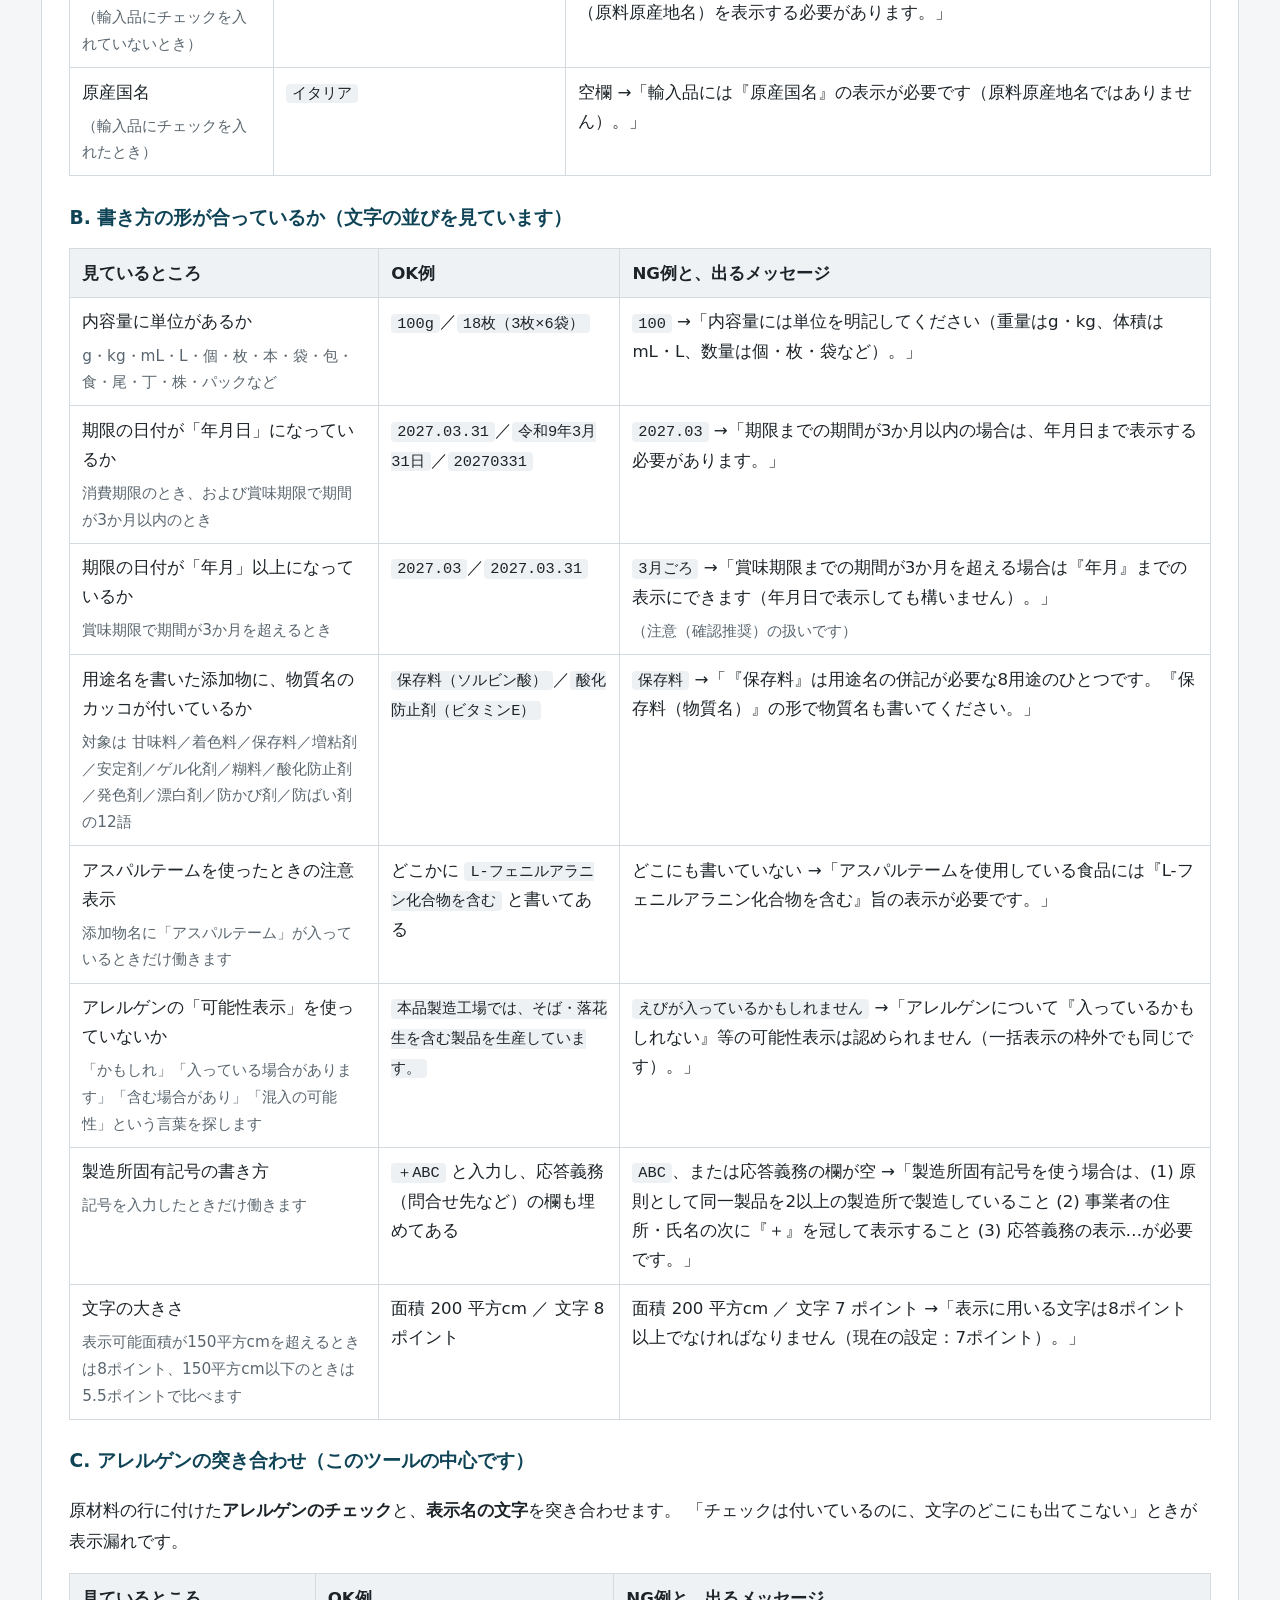
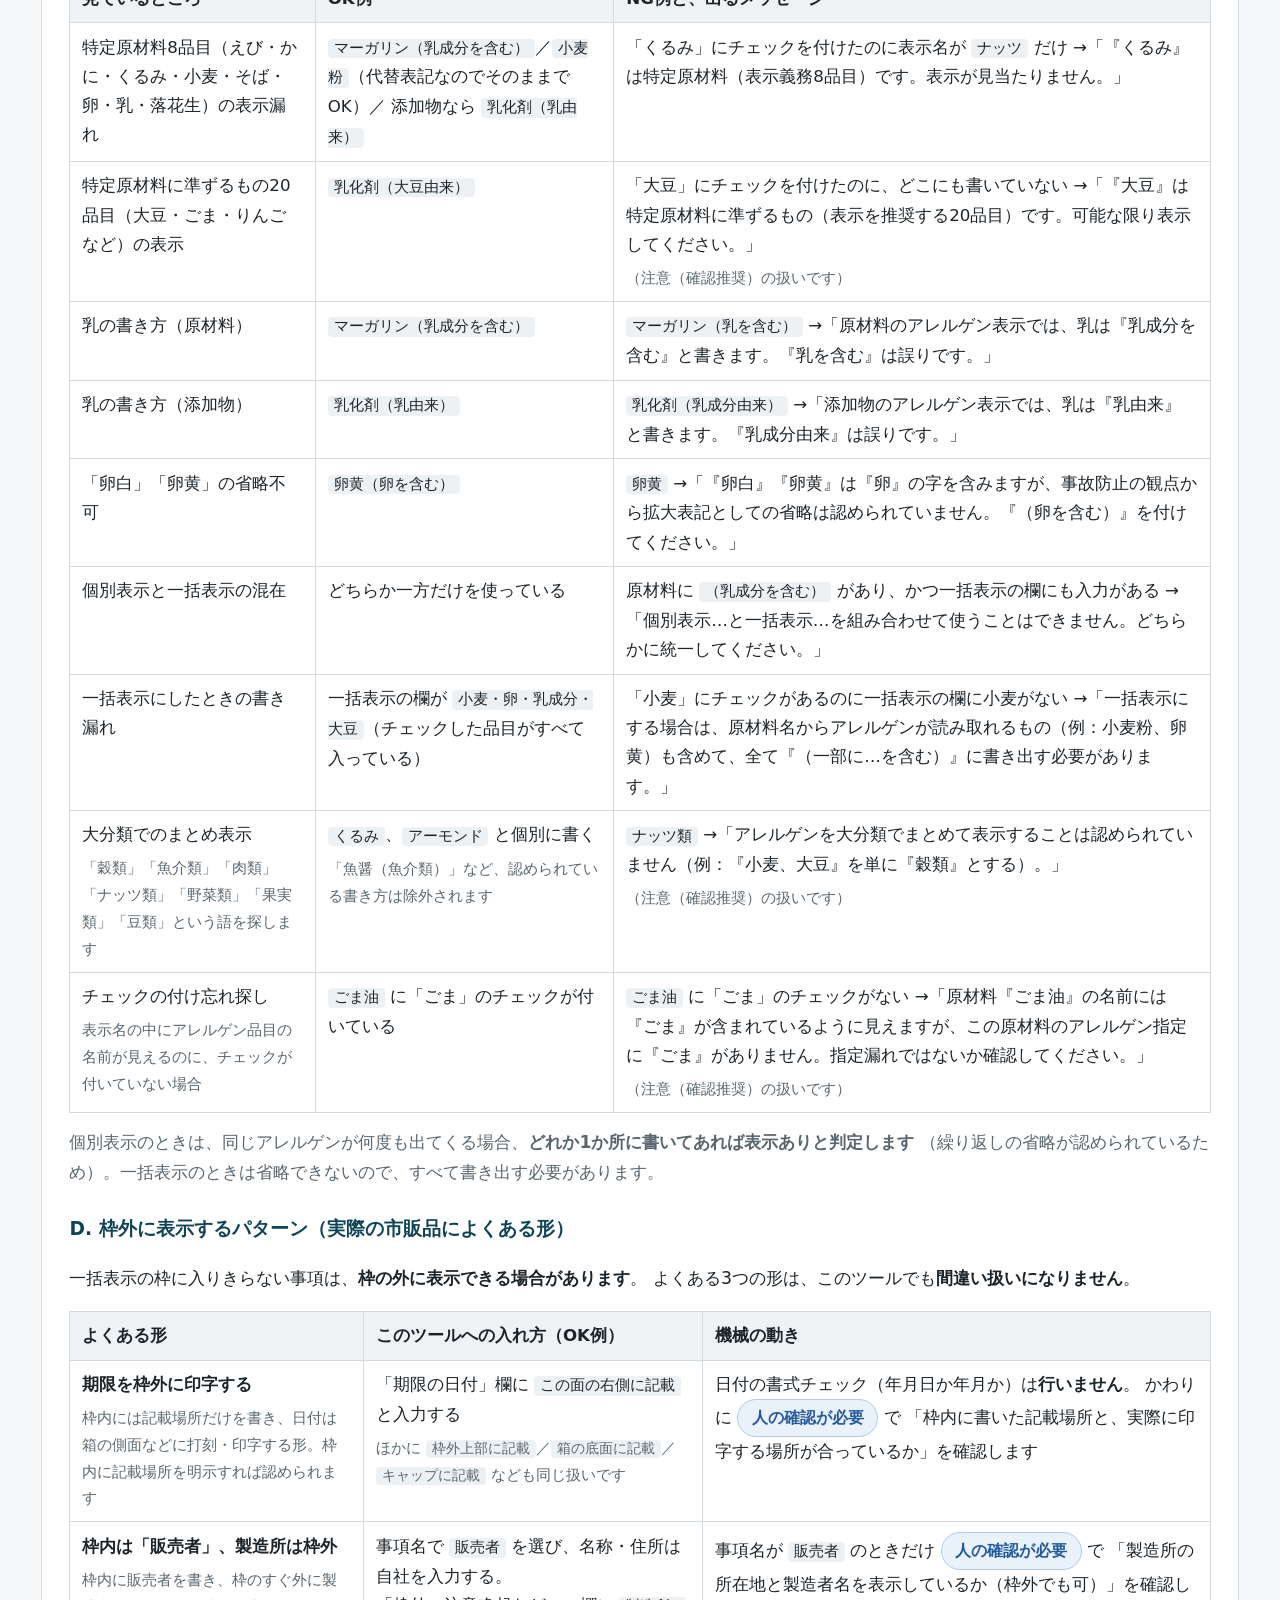
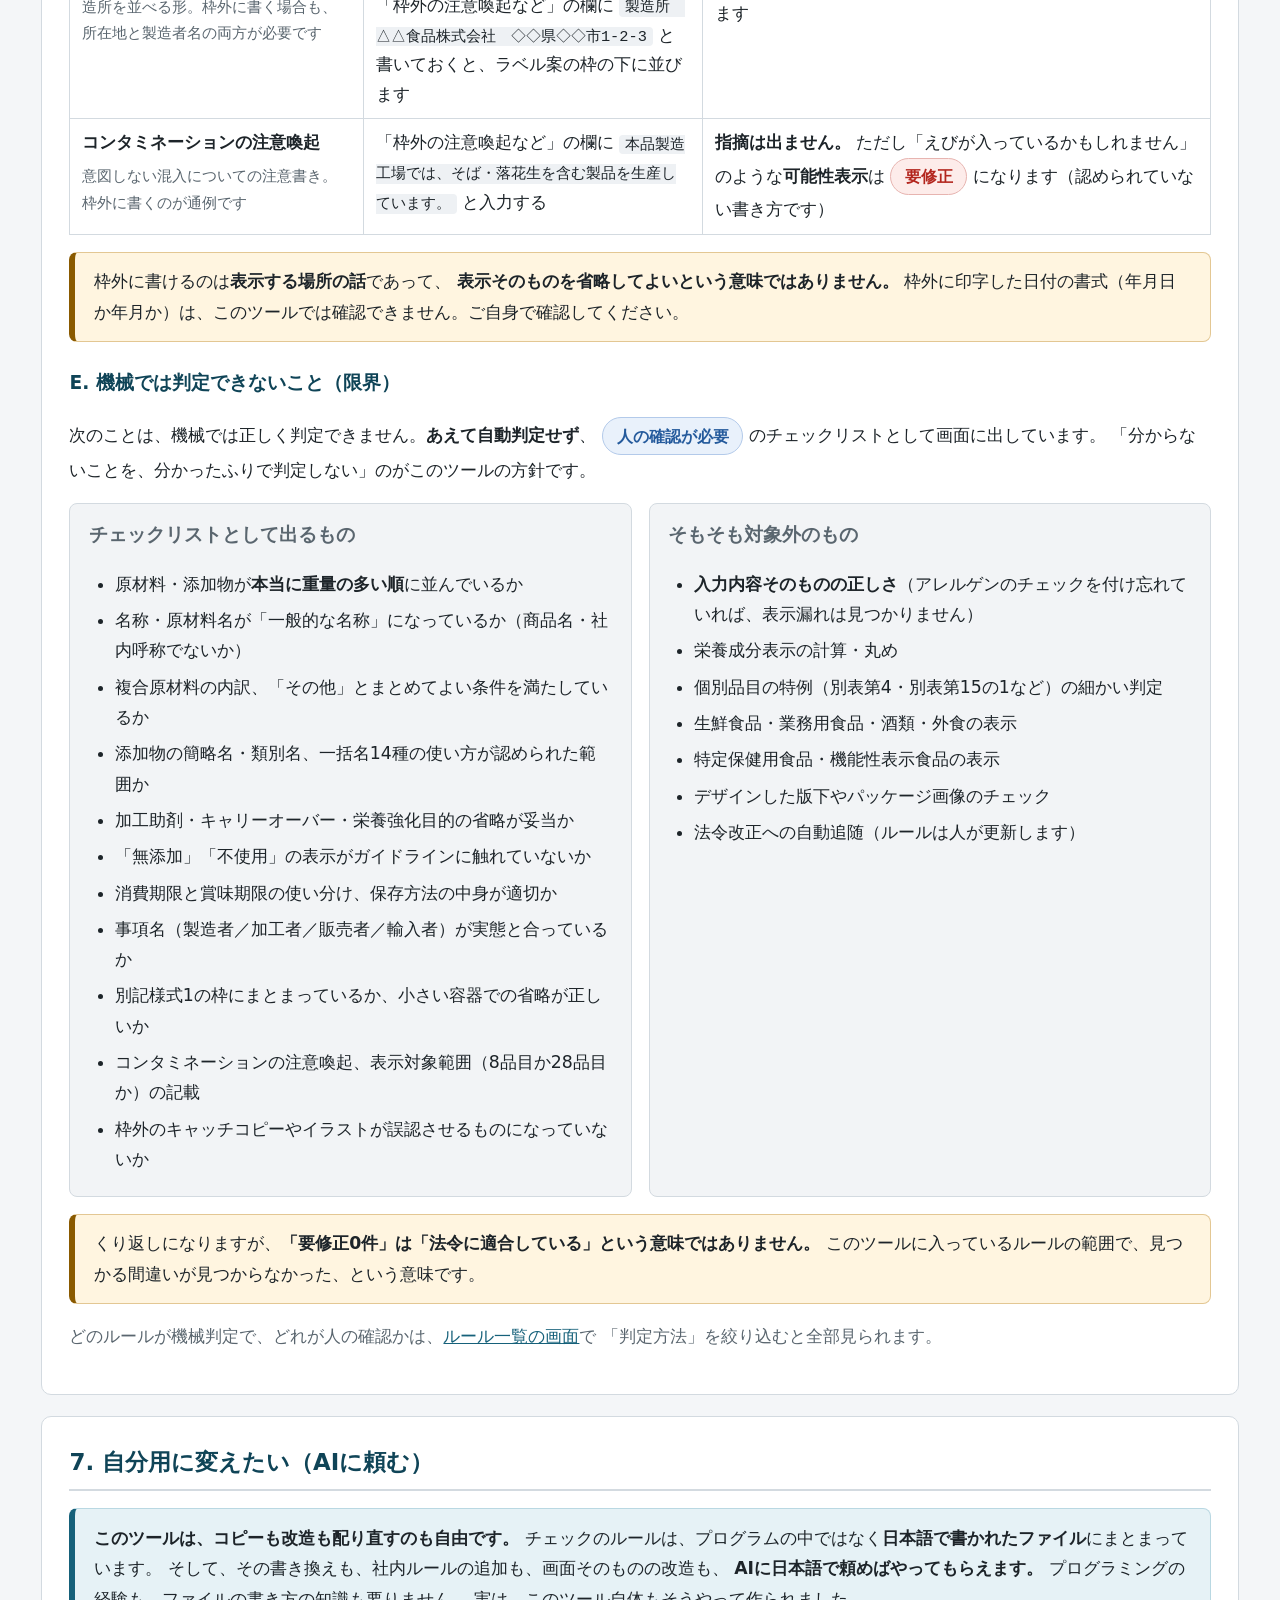
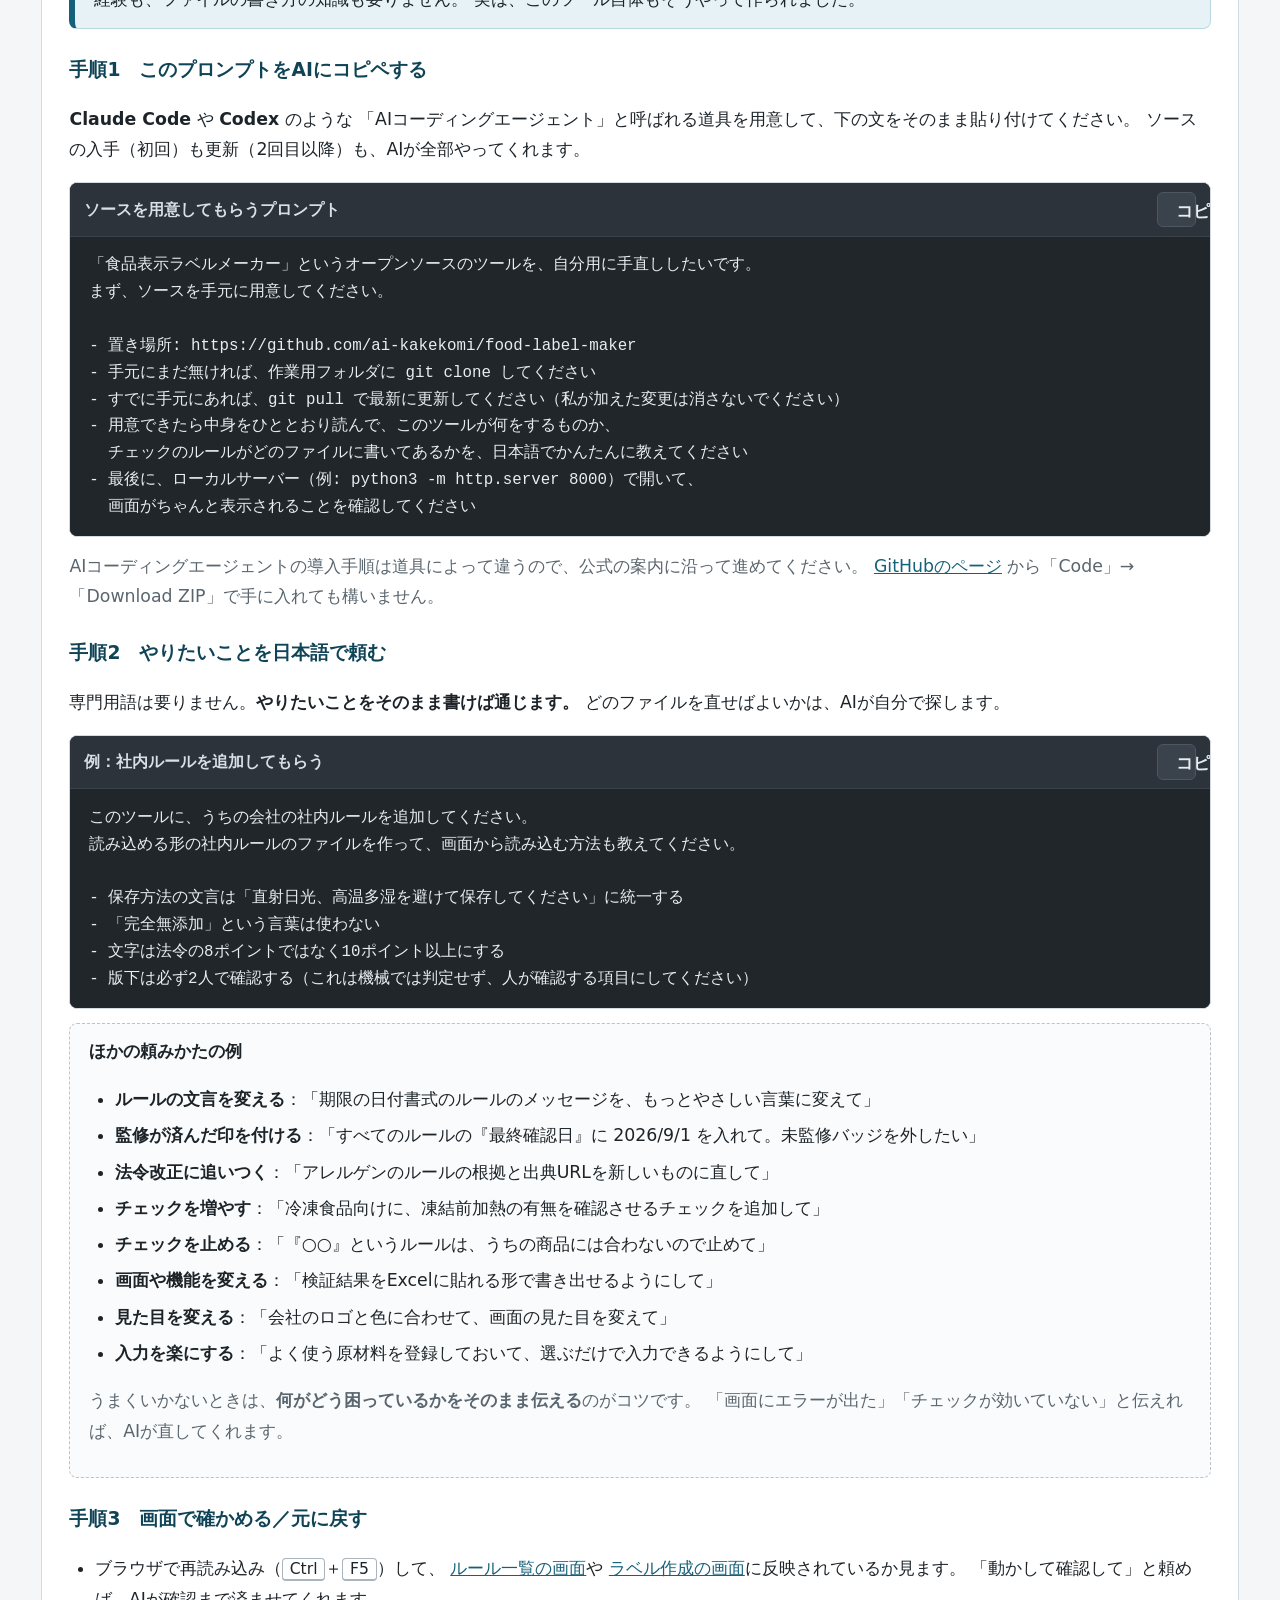
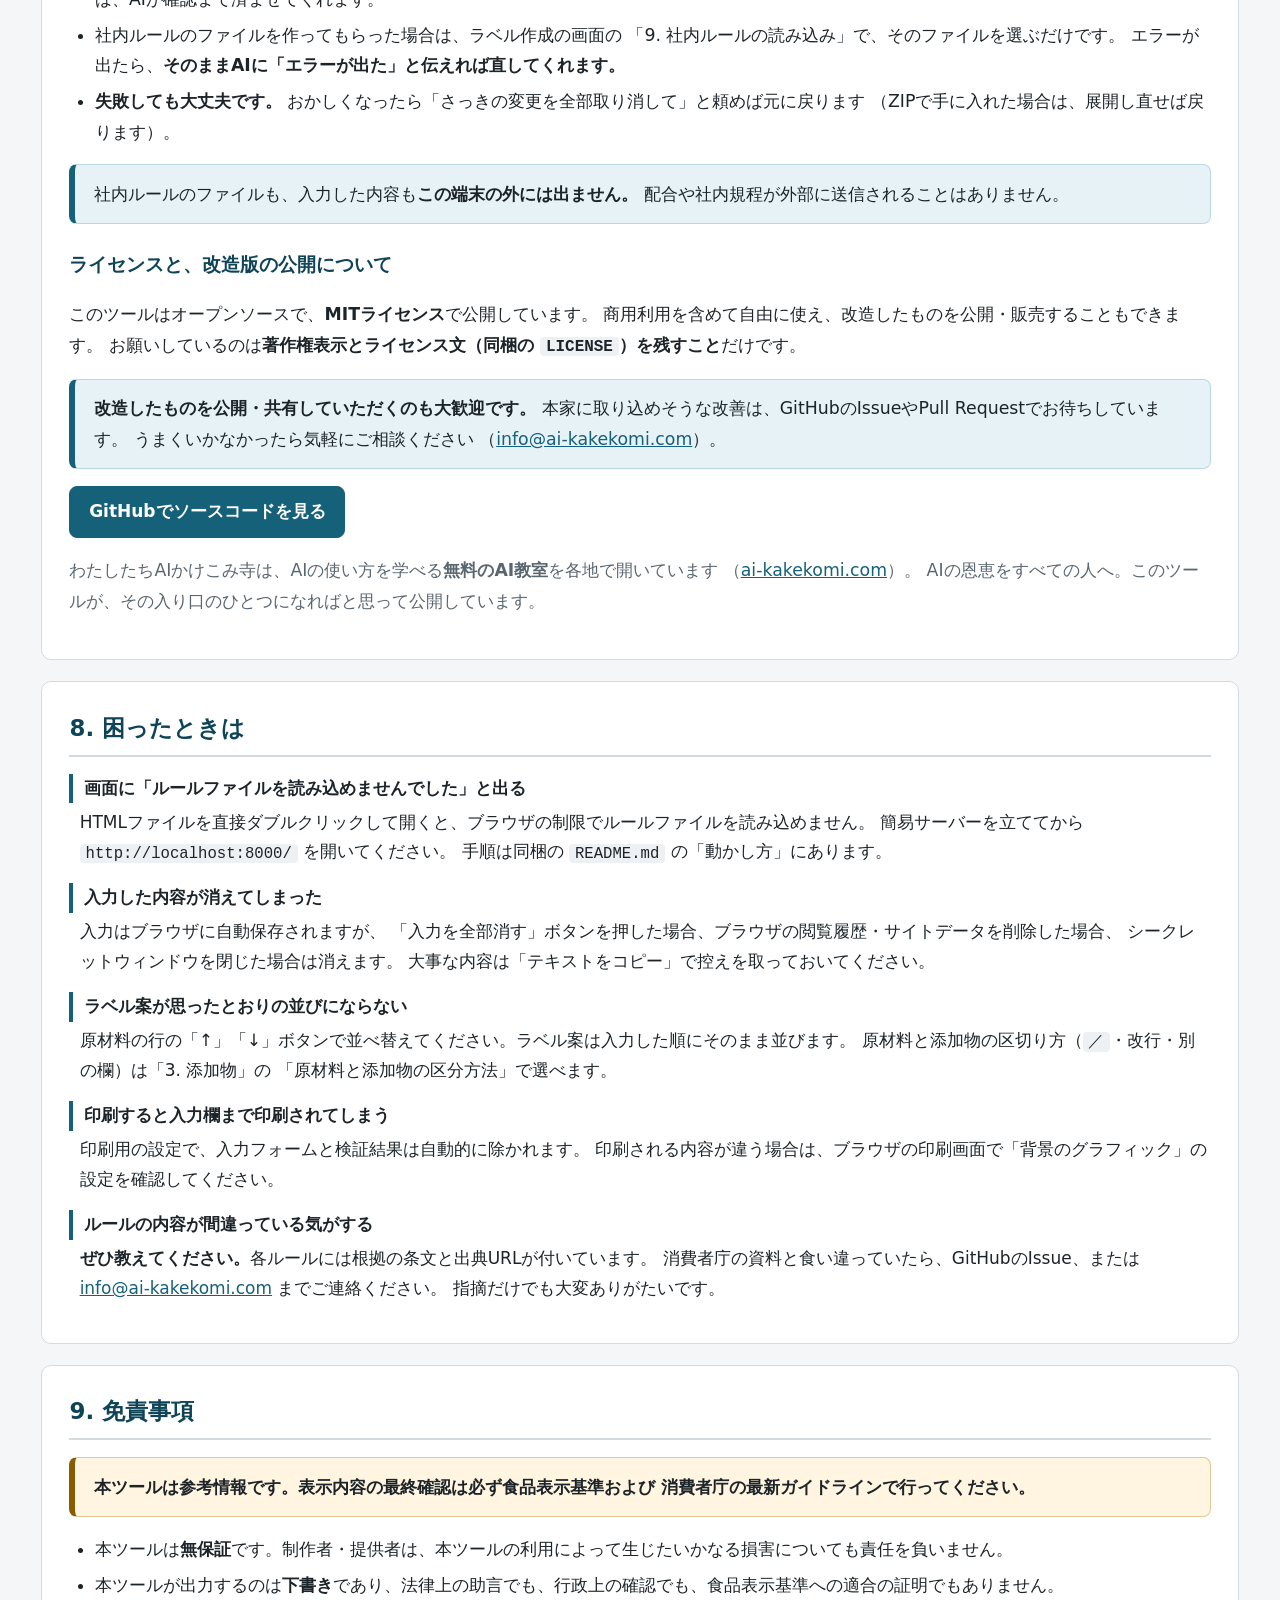
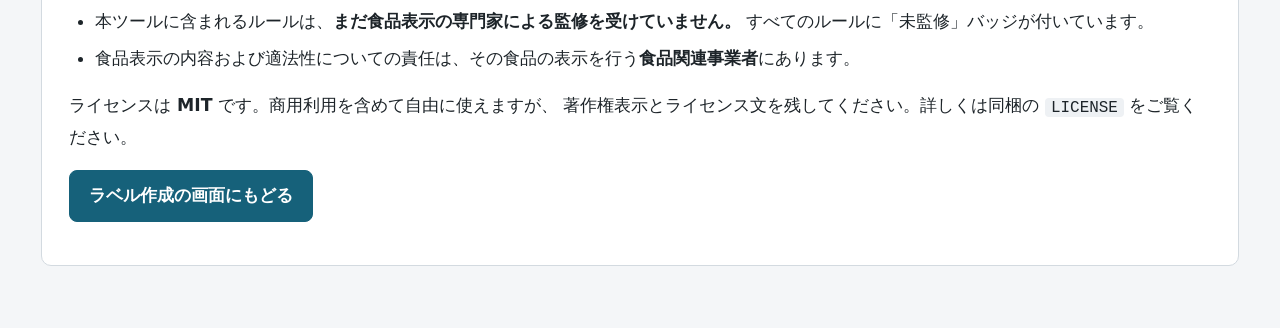
==== commit fb6463b8: "ルール本数の記載を52本に更新する 枠外表示への対応で法令ルールを2本追加したため、マニュアルの記載を合わせる。  Co-Authored-By: Claude Fable 5 <noreply@an" ====
--- a/manual.html
+++ b/manual.html
@@ -62,7 +62,7 @@
         <h3>できること</h3>
         <ul>
           <li>一括表示の各項目を、順番に入力できる</li>
-          <li>食品表示基準にもとづく<strong>50本のルール</strong>で自動チェックできる</li>
+          <li>食品表示基準にもとづく<strong>52本のルール</strong>で自動チェックできる</li>
           <li>指摘ごとに<strong>根拠の条文と消費者庁のページへのリンク</strong>が出る</li>
           <li>一括表示枠のラベル案を作って、コピー・印刷できる</li>
           <li>自社の社内ルールを追加できる</li>
@@ -135,7 +135,7 @@
 
       <li>
         <h3>検証する</h3>
-        <p>右側の <strong>「この内容を検証する」</strong> ボタンを押します。50本のルールで一斉にチェックされます。</p>
+        <p>右側の <strong>「この内容を検証する」</strong> ボタンを押します。52本のルールで一斉にチェックされます。</p>
         <p>結果は右側に一覧で出ます。1件ずつ開くと、指摘の内容・ヒント・<strong>根拠の条文と出典リンク</strong>が読めます。</p>
       </li>
 
@@ -164,7 +164,7 @@
         <h3>最後に人が確認する</h3>
         <p class="callout callout-warn">
           ここがいちばん大事です。<strong>このツールが「問題なし」と言っても、それは
-          このツールに入っている50本のルールの範囲で問題が見つからなかった、という意味にすぎません。</strong>
+          このツールに入っている52本のルールの範囲で問題が見つからなかった、という意味にすぎません。</strong>
           版下にする前に、必ず表示の責任者が食品表示基準で最終確認してください。
         </p>
       </li>
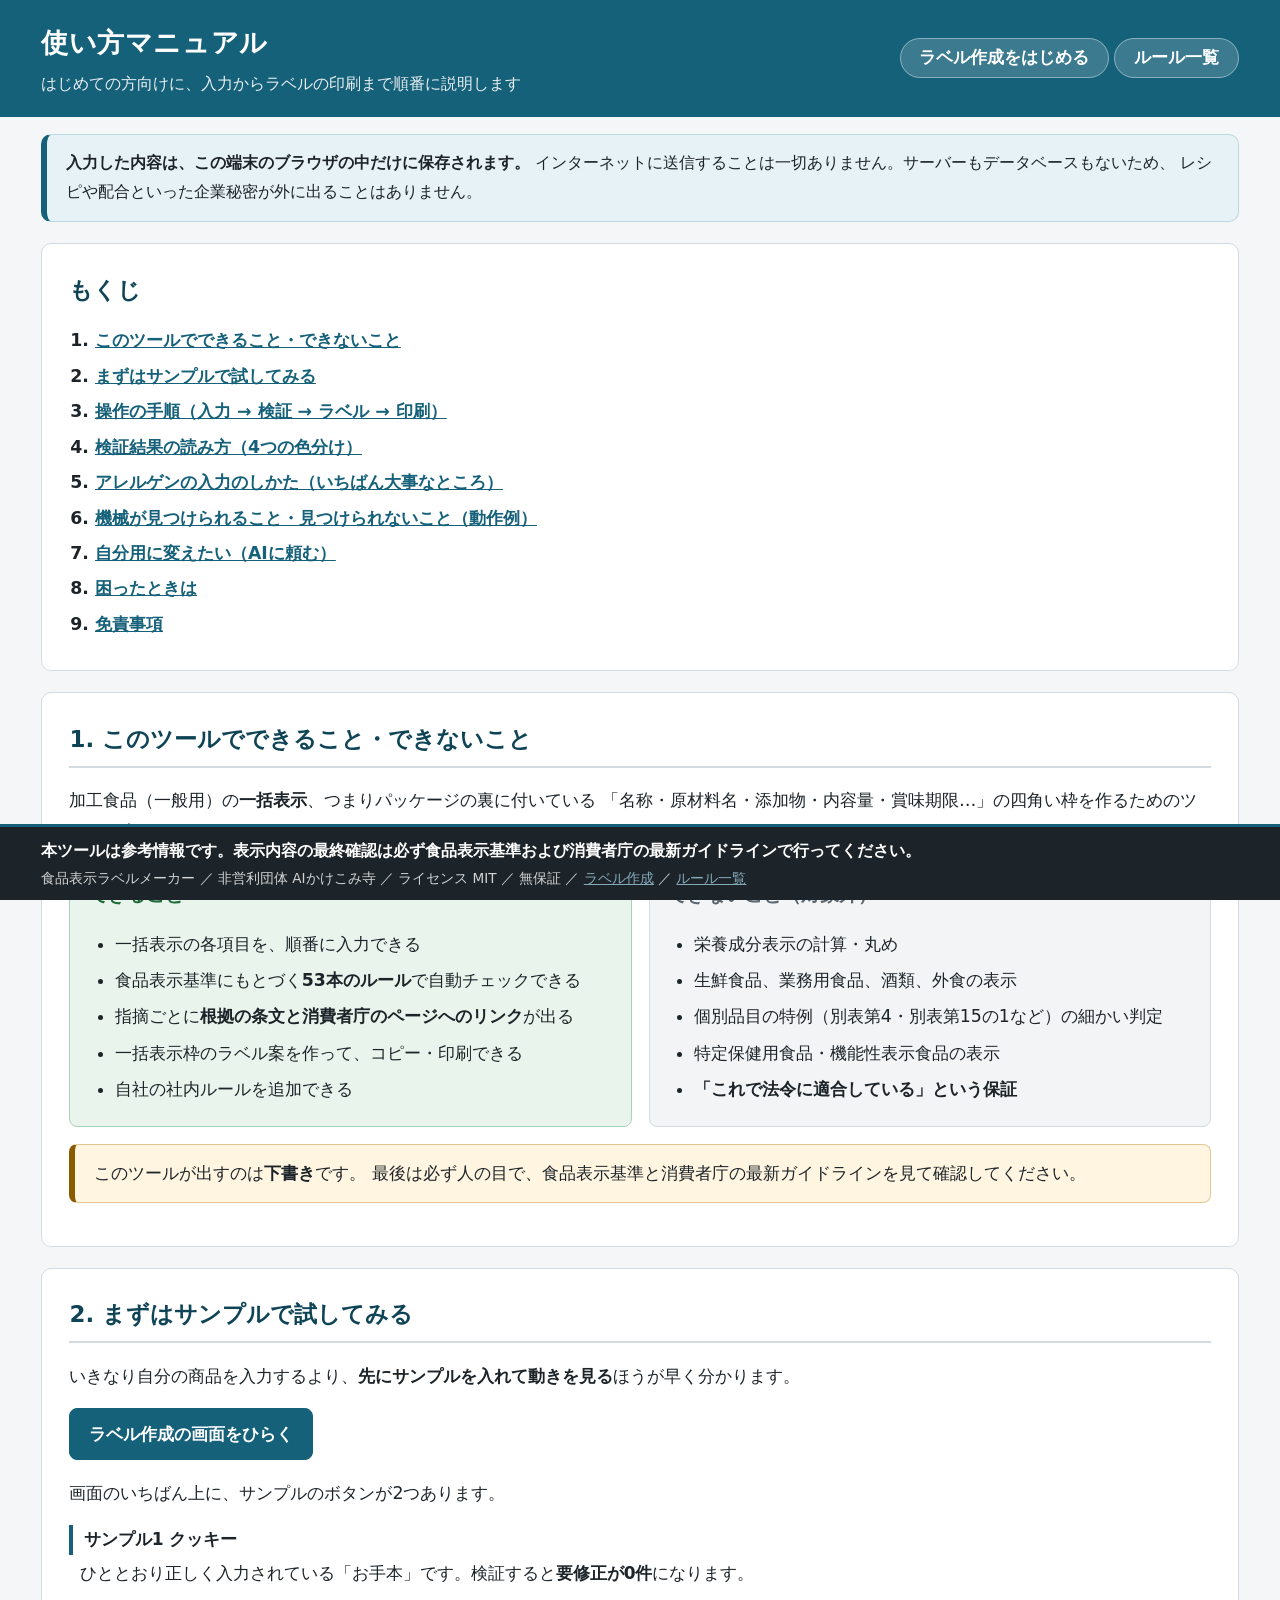
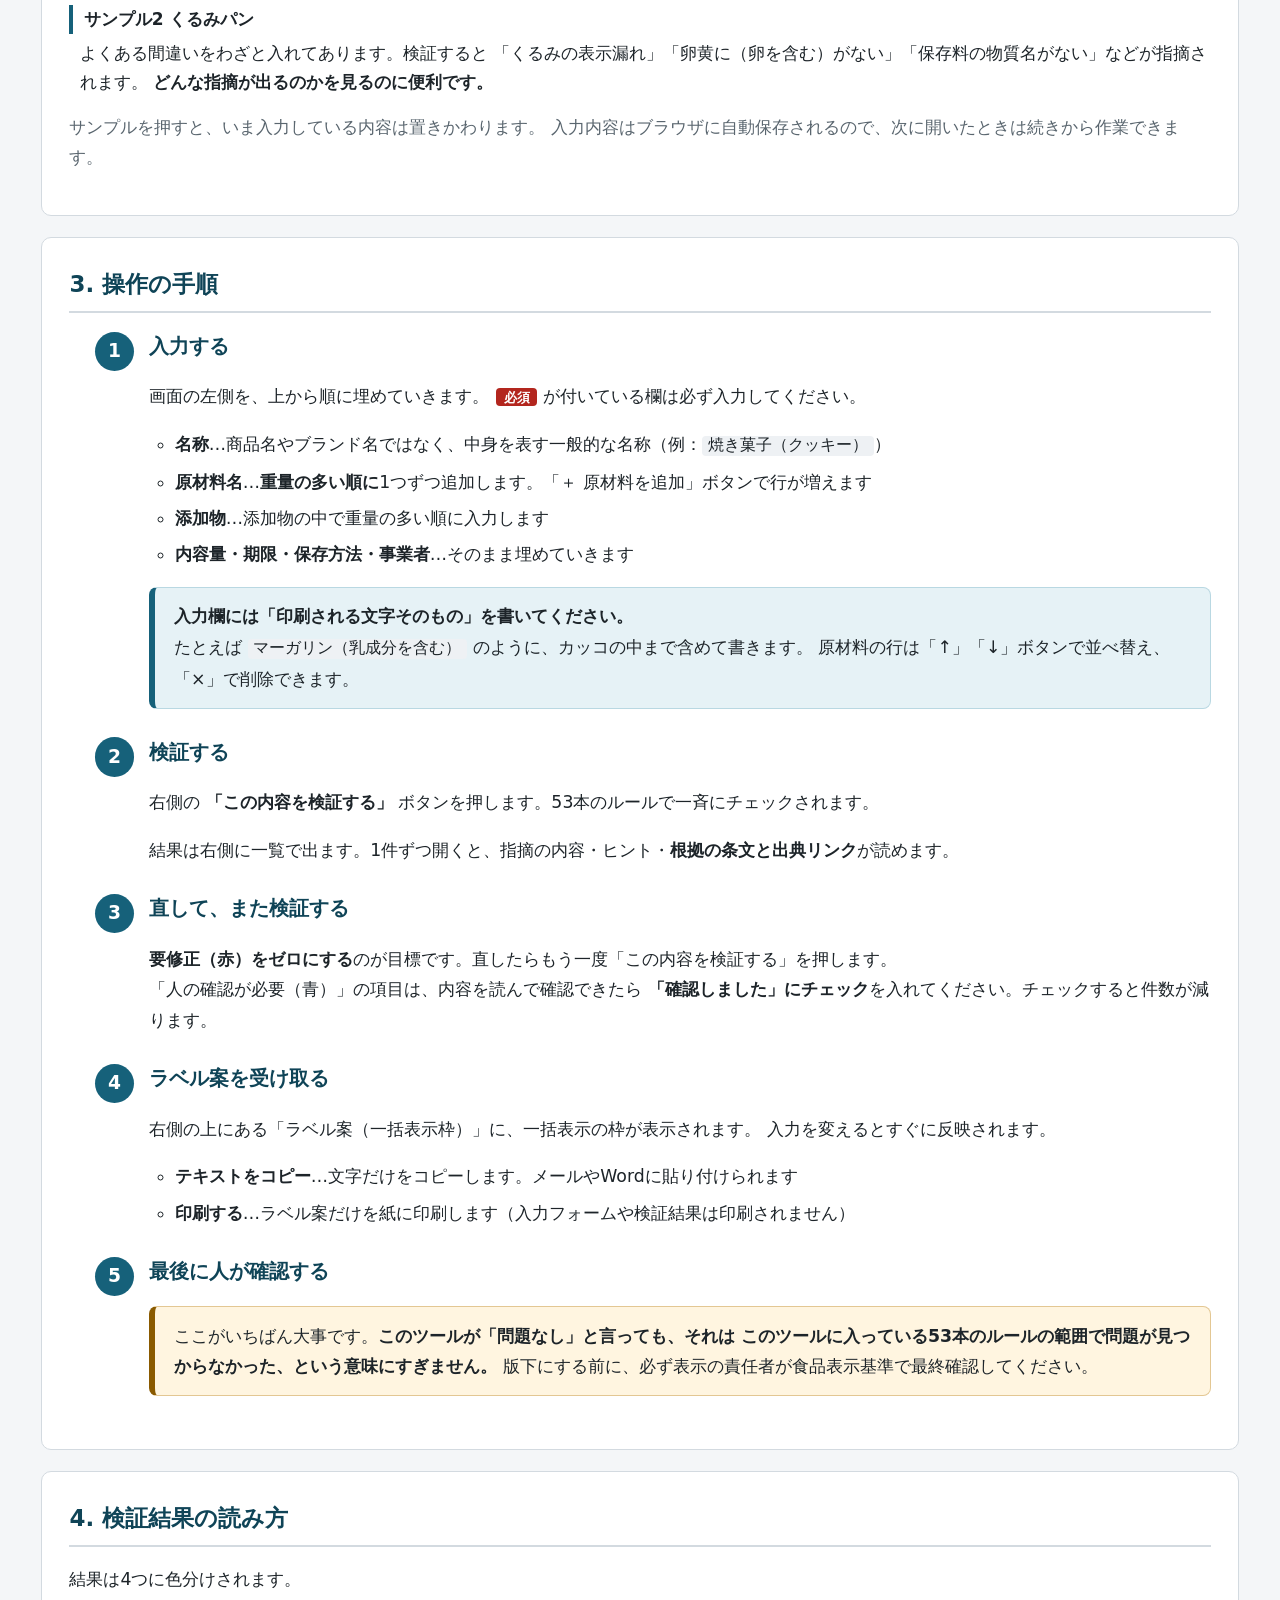
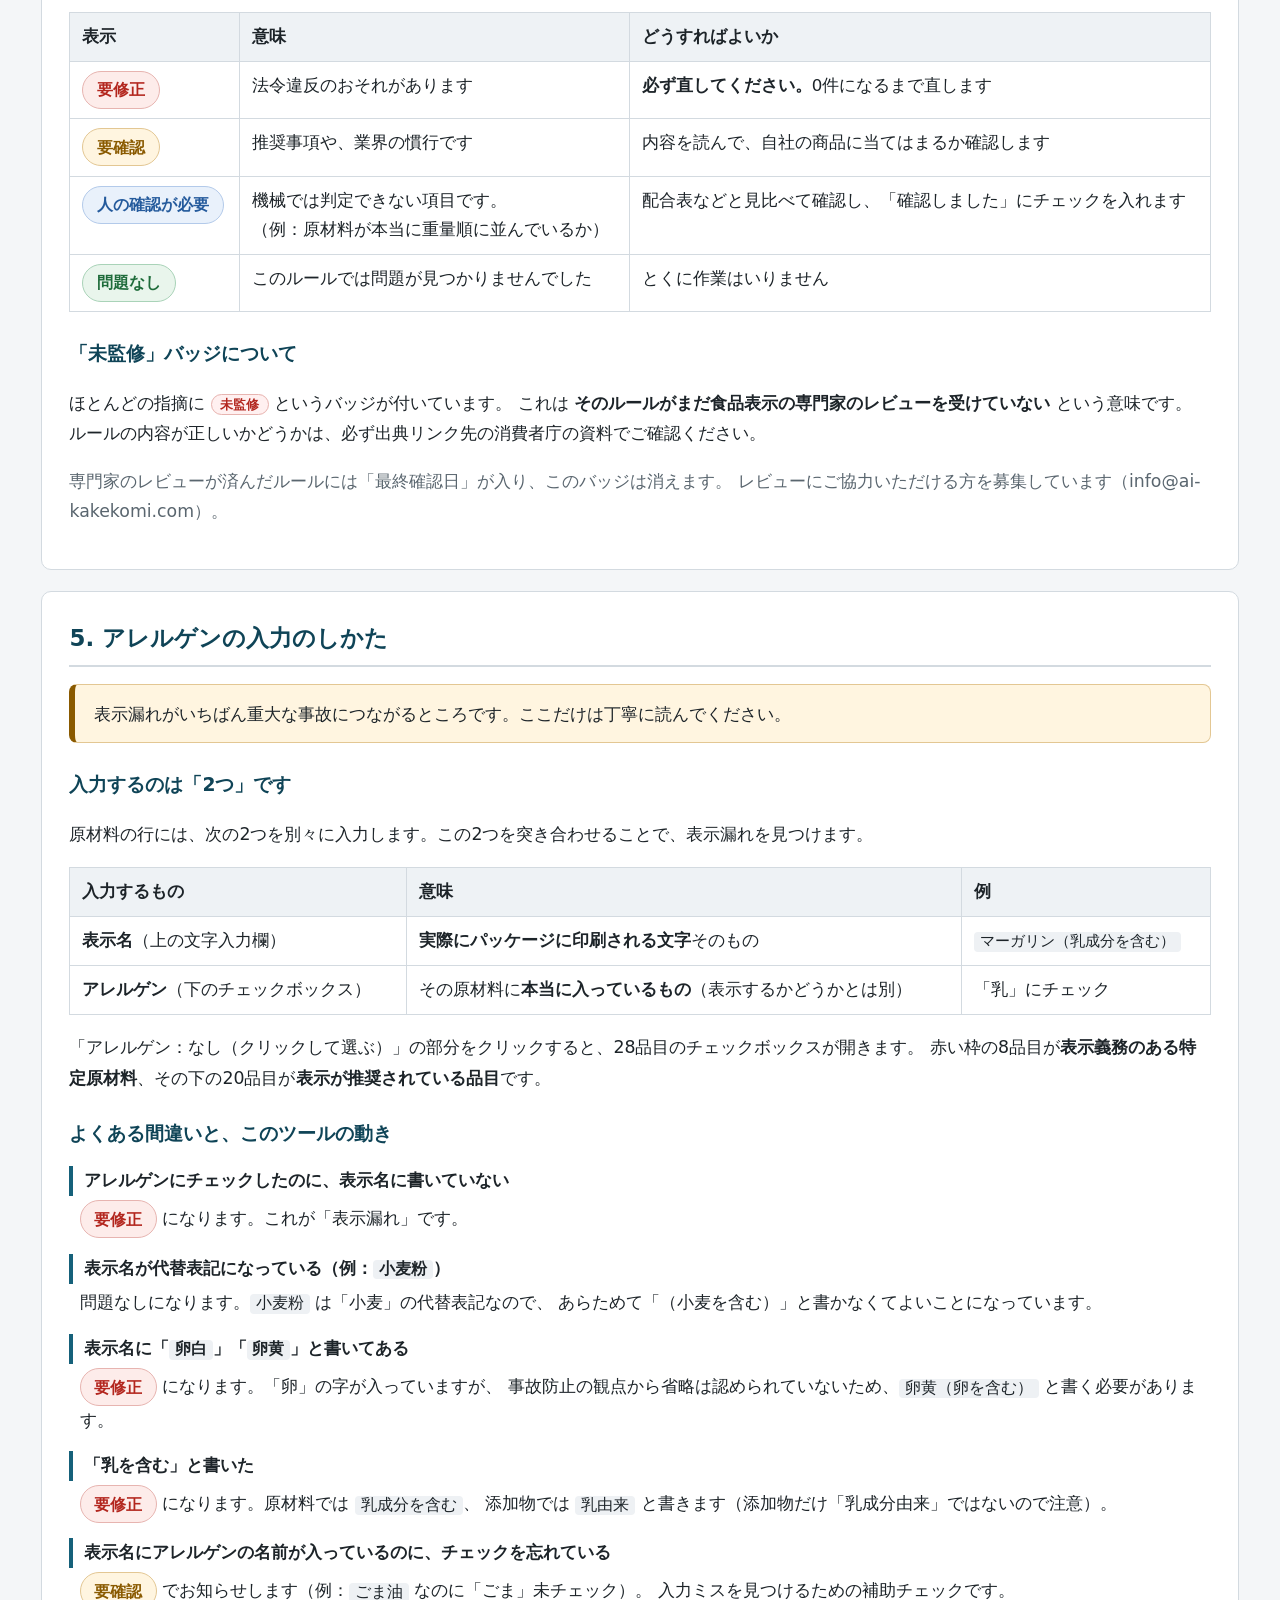
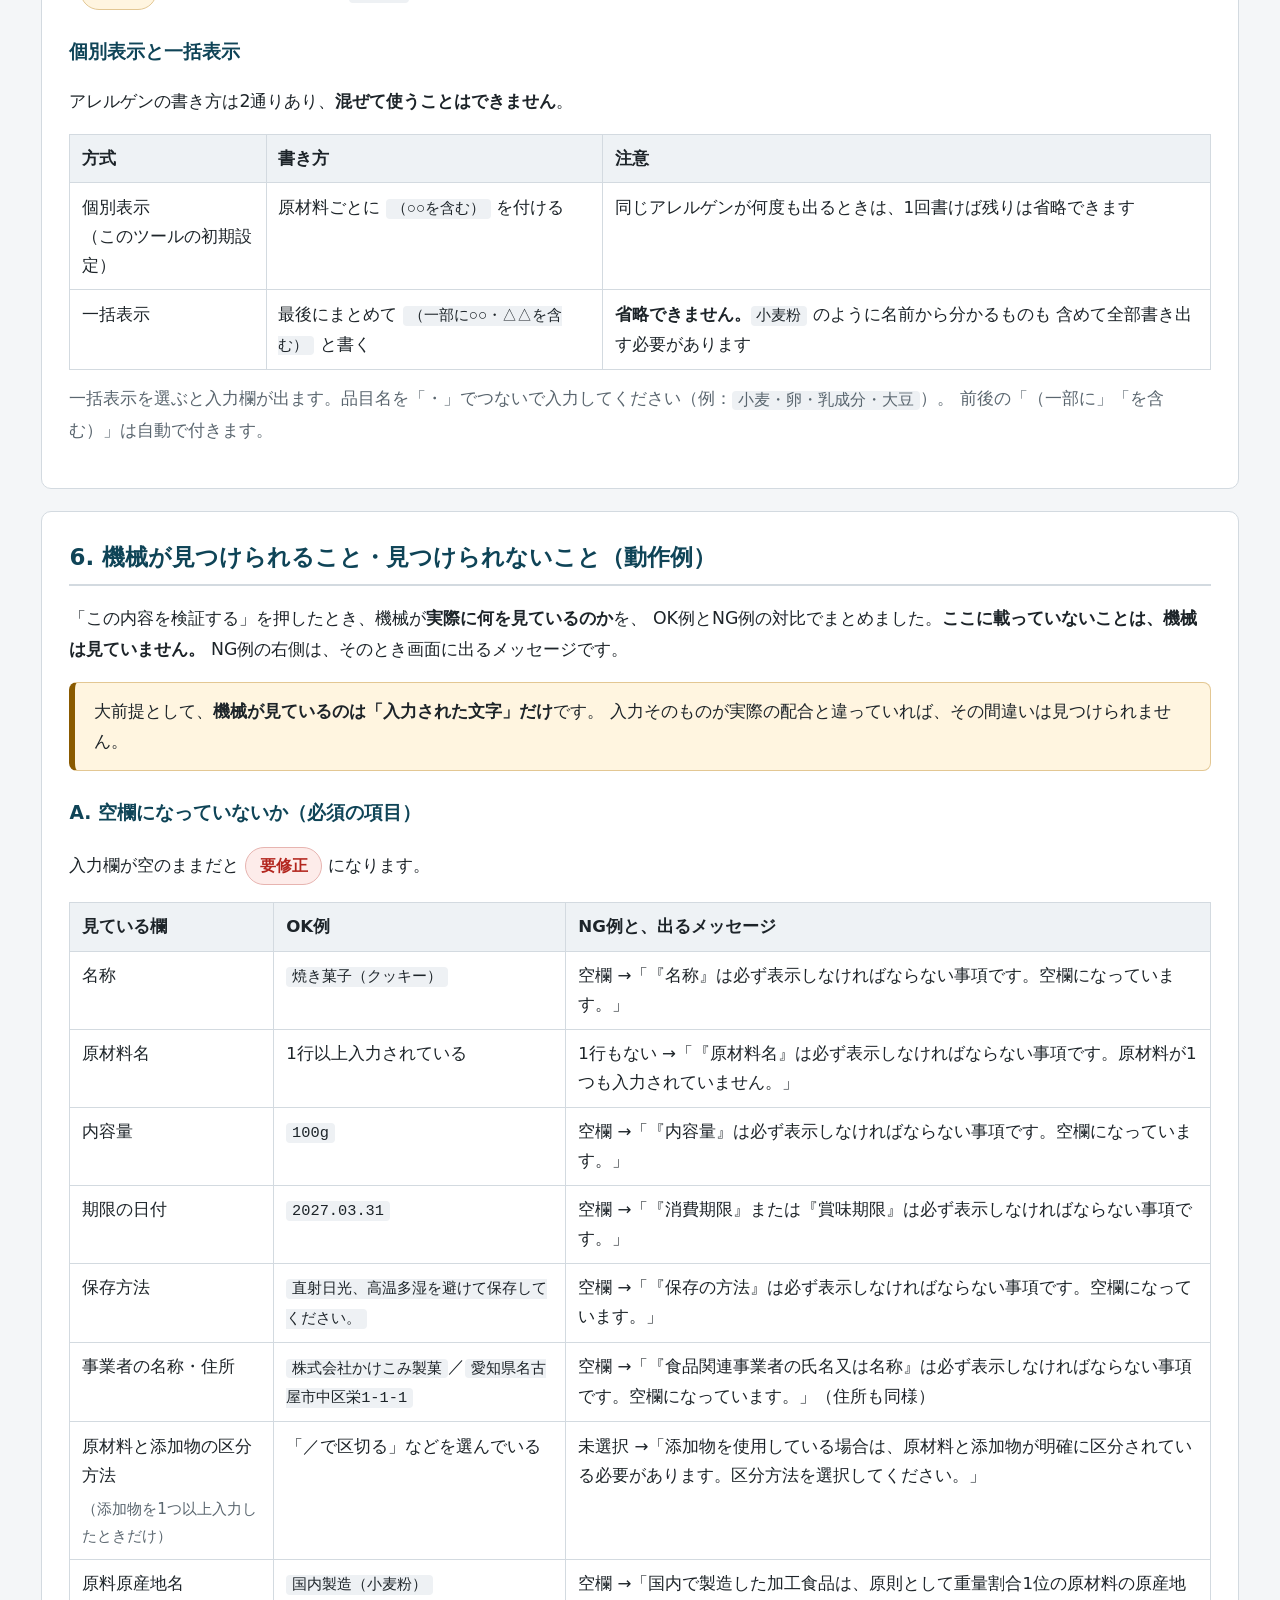
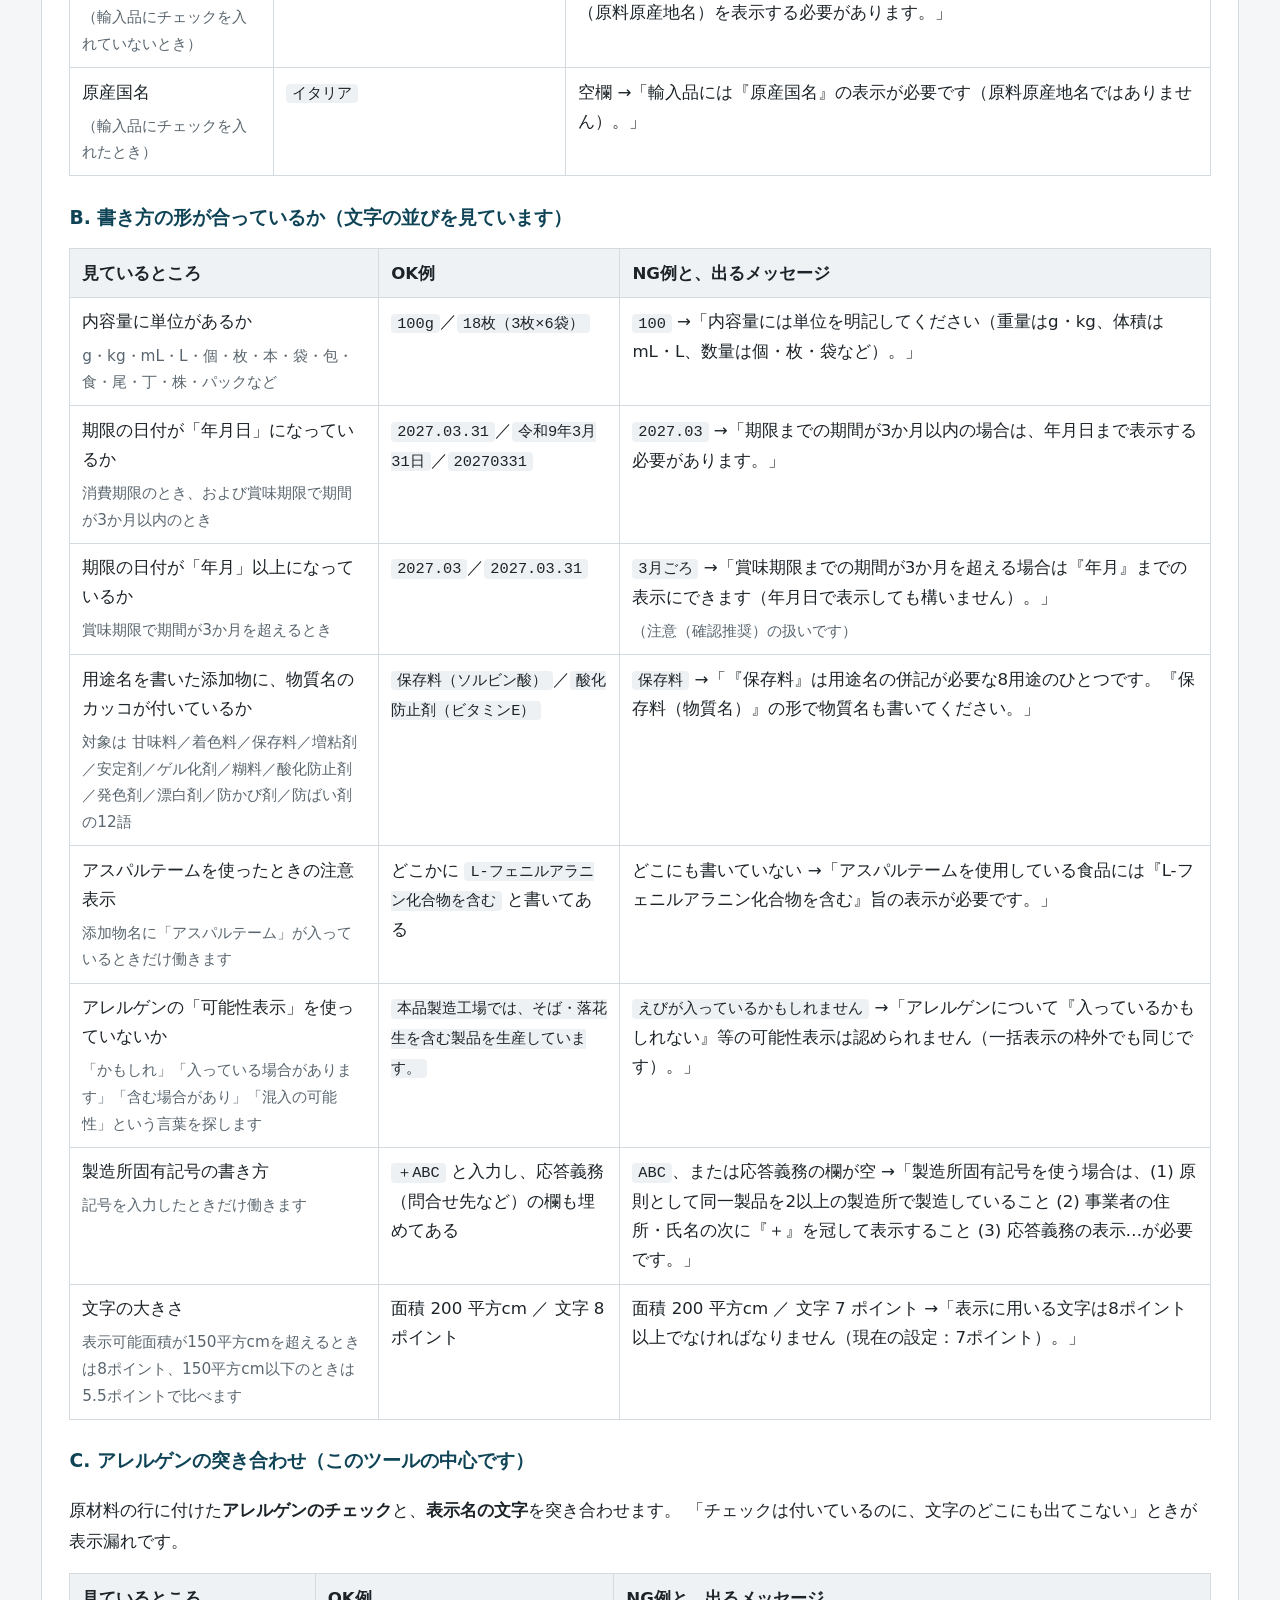
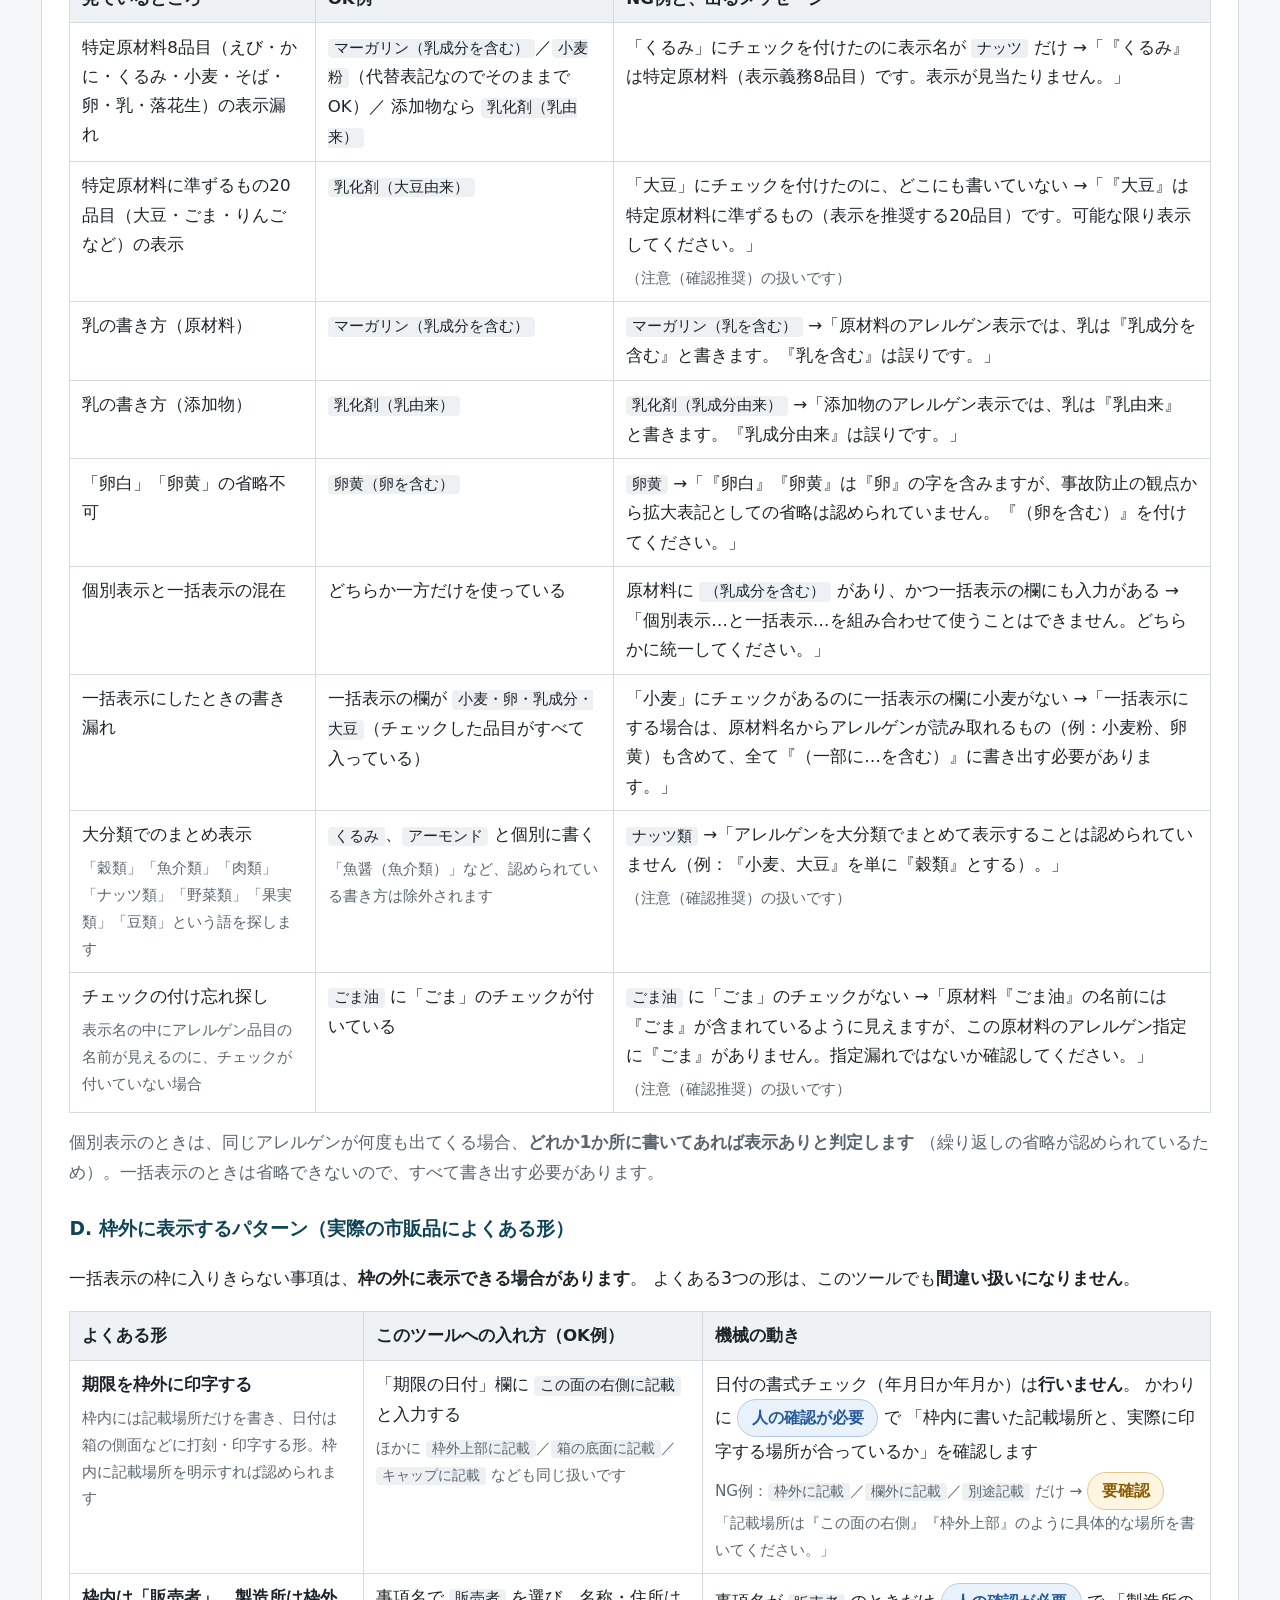
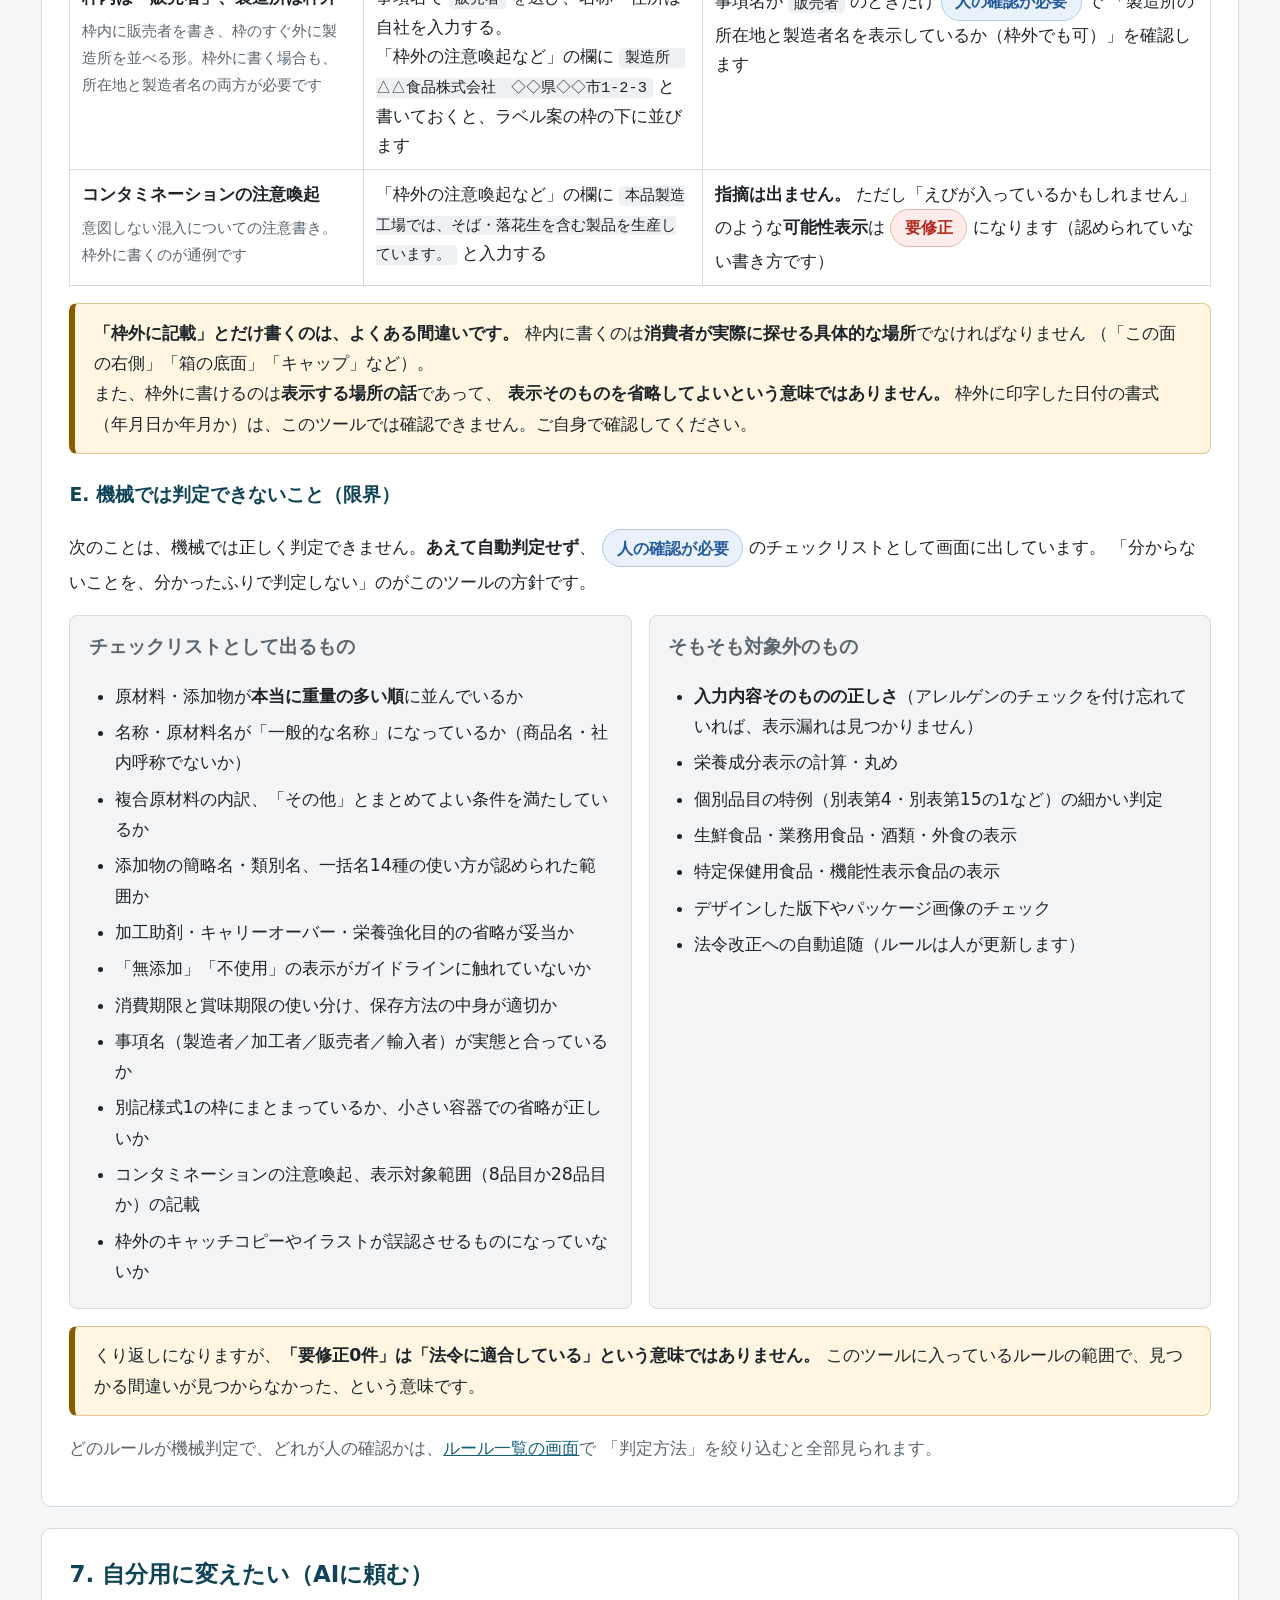
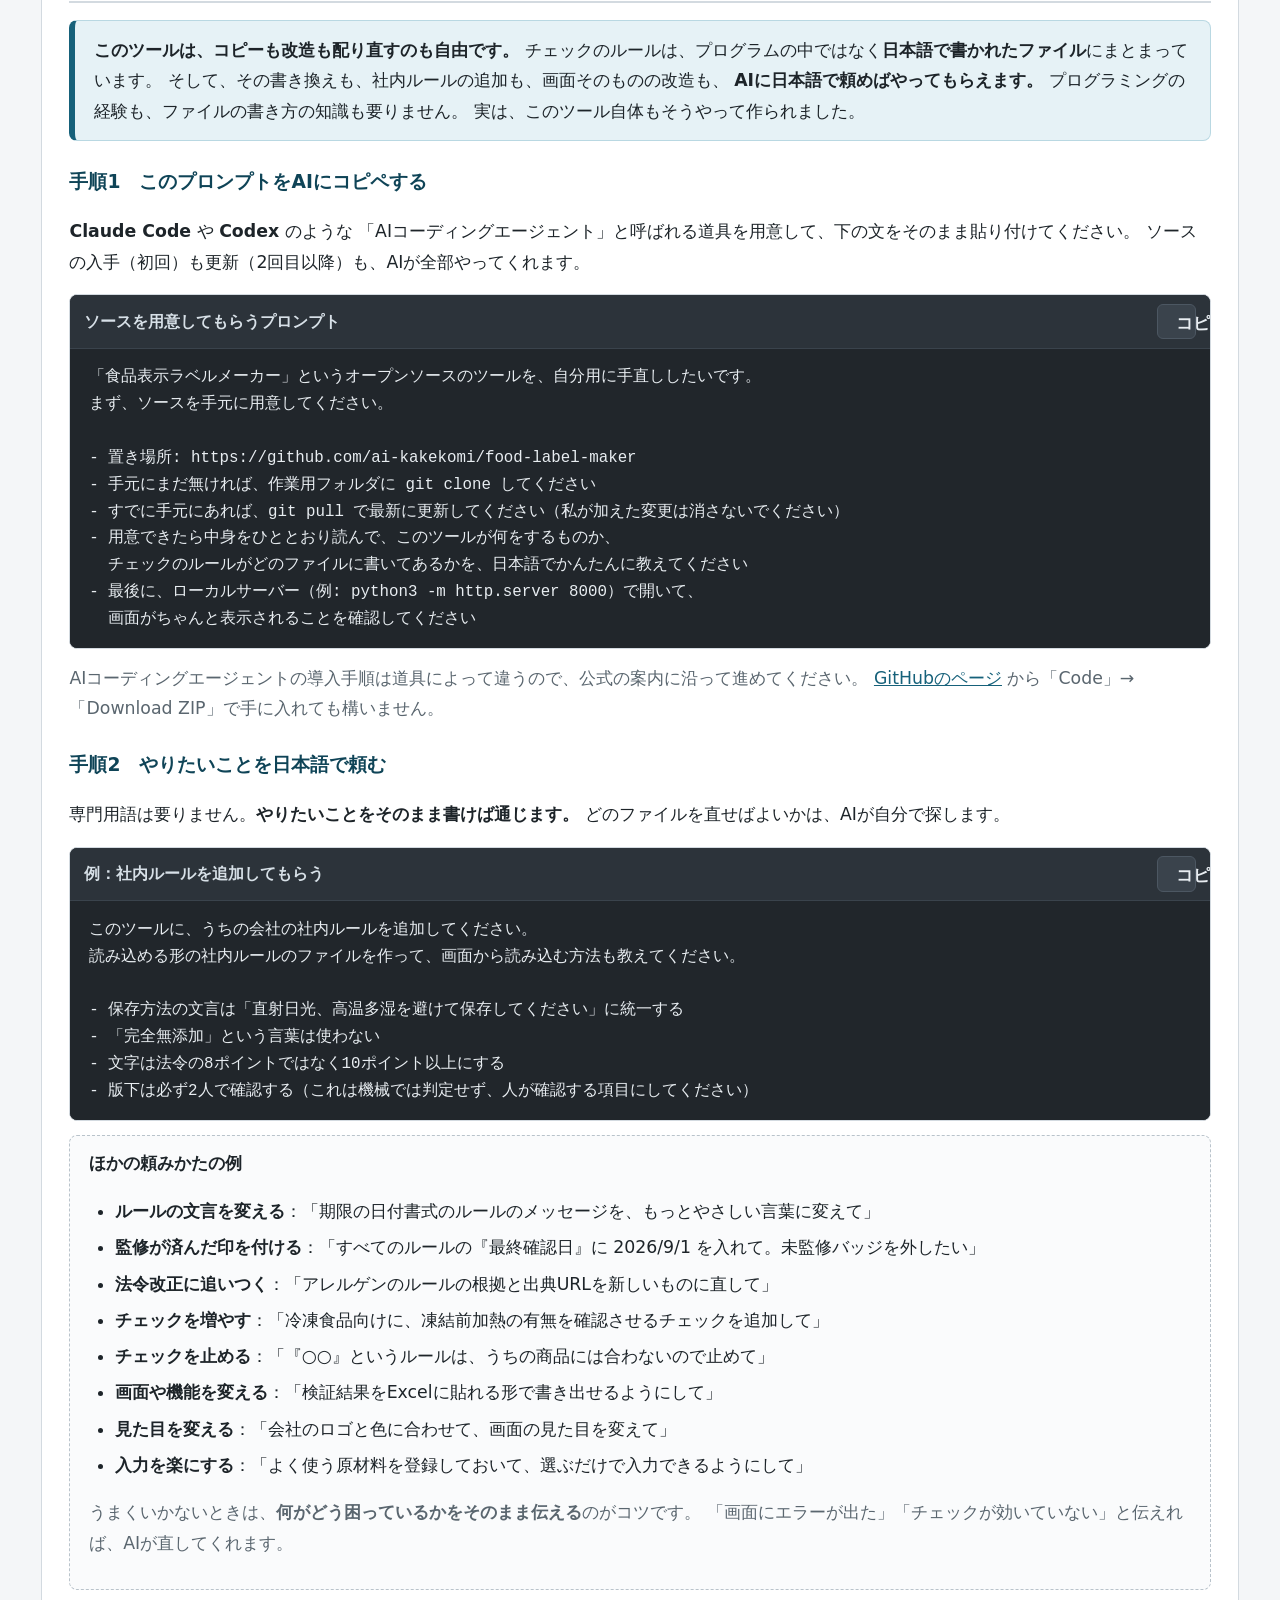
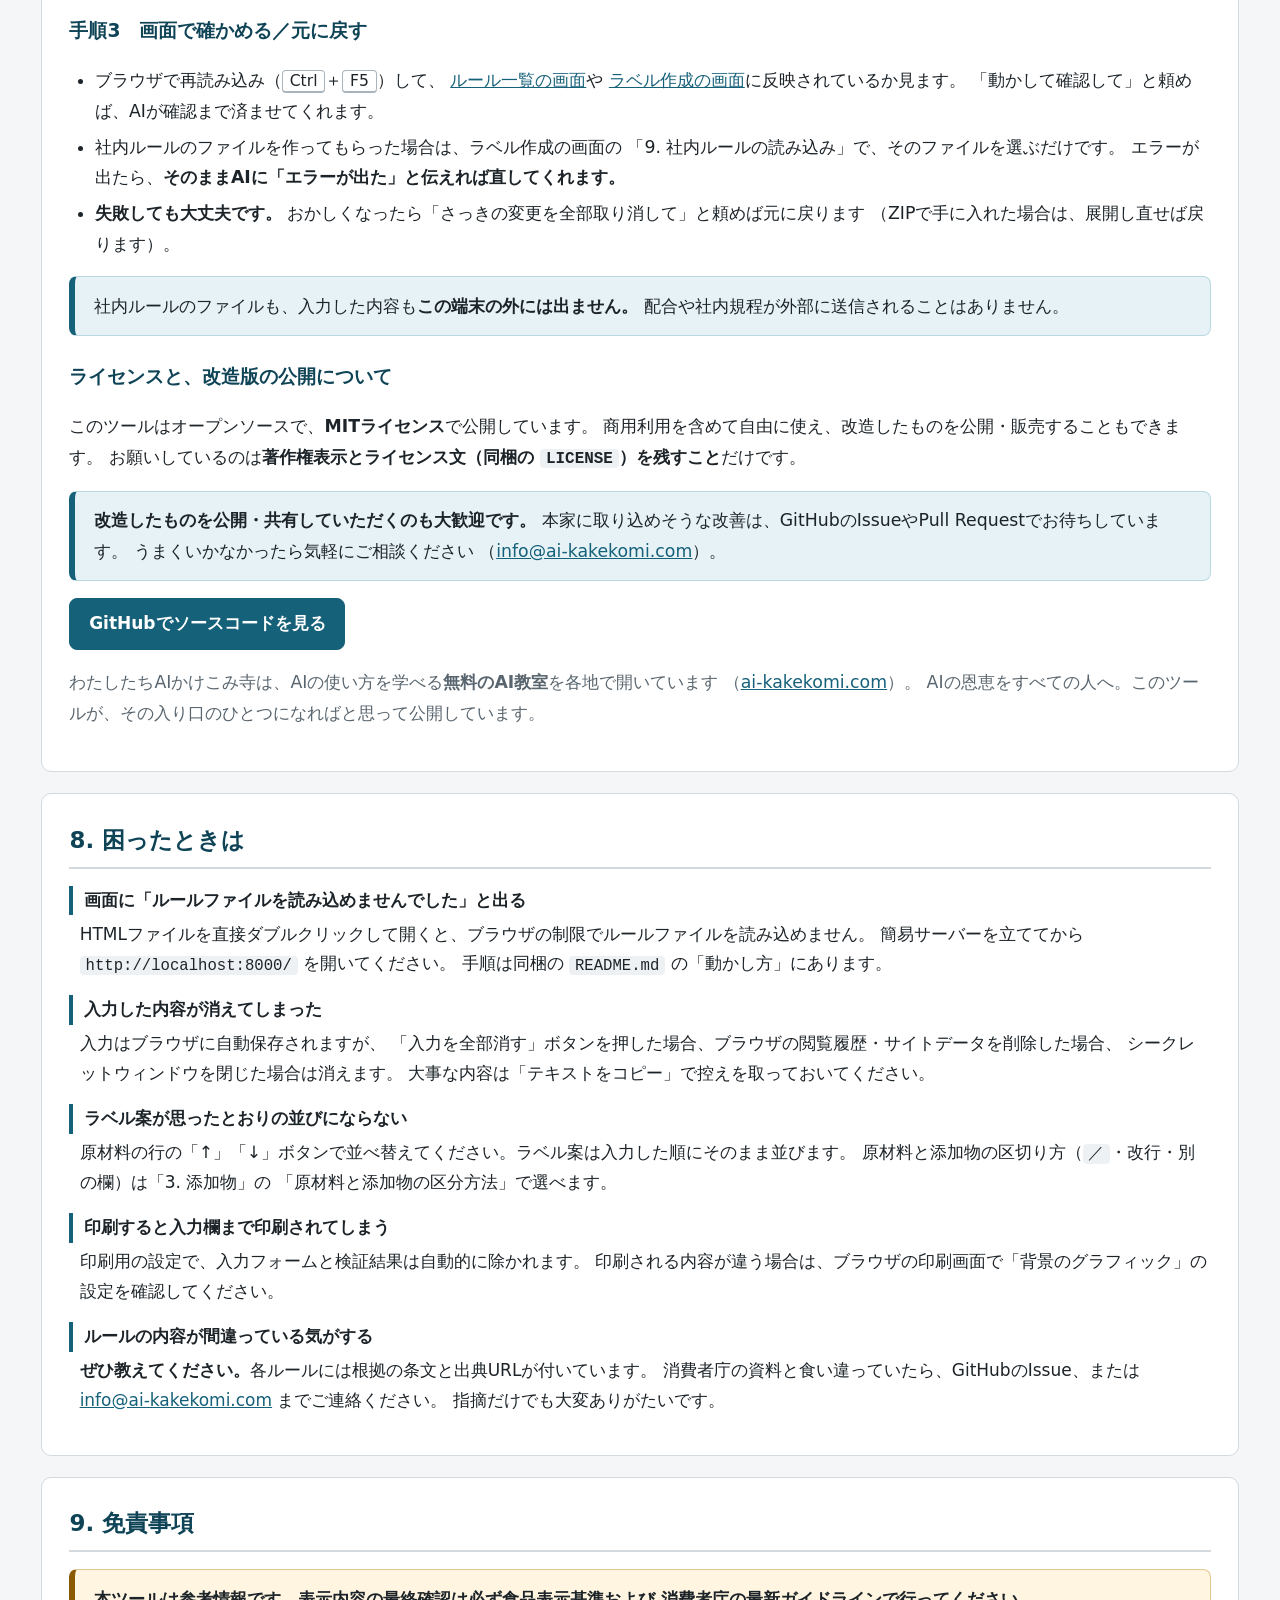
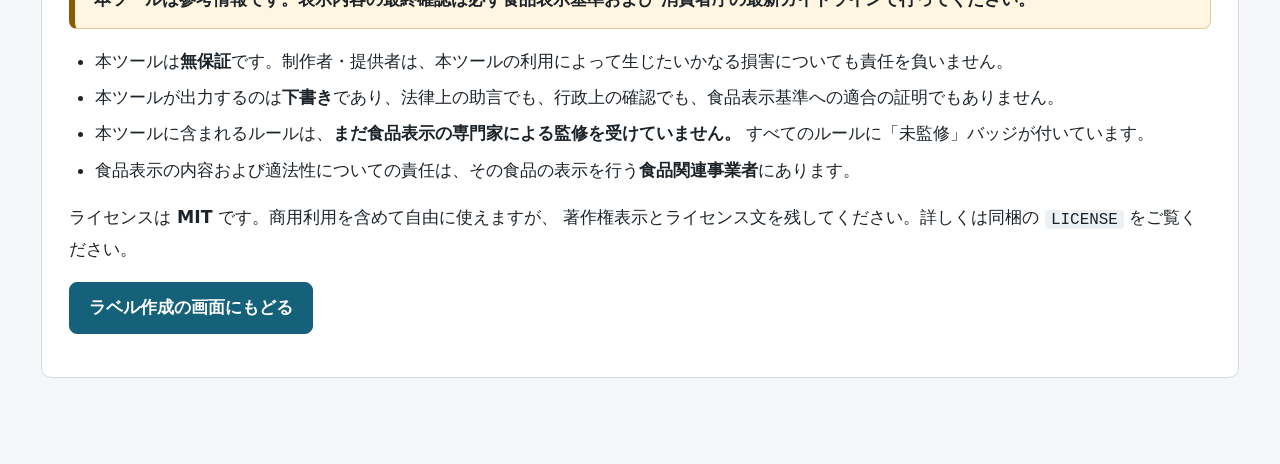
==== commit 4a5cd43e: "枠外表示の記載場所が曖昧な場合に確認を促す 食品表示基準上、期限を枠外に表示する場合は枠内に「具体的な記載箇所」を 明示する必要がある。「枠外に記載」「欄外に記載」「別途記載」だけでは 記載箇所を明示" ====
--- a/manual.html
+++ b/manual.html
@@ -62,7 +62,7 @@
         <h3>できること</h3>
         <ul>
           <li>一括表示の各項目を、順番に入力できる</li>
-          <li>食品表示基準にもとづく<strong>52本のルール</strong>で自動チェックできる</li>
+          <li>食品表示基準にもとづく<strong>53本のルール</strong>で自動チェックできる</li>
           <li>指摘ごとに<strong>根拠の条文と消費者庁のページへのリンク</strong>が出る</li>
           <li>一括表示枠のラベル案を作って、コピー・印刷できる</li>
           <li>自社の社内ルールを追加できる</li>
@@ -135,7 +135,7 @@
 
       <li>
         <h3>検証する</h3>
-        <p>右側の <strong>「この内容を検証する」</strong> ボタンを押します。52本のルールで一斉にチェックされます。</p>
+        <p>右側の <strong>「この内容を検証する」</strong> ボタンを押します。53本のルールで一斉にチェックされます。</p>
         <p>結果は右側に一覧で出ます。1件ずつ開くと、指摘の内容・ヒント・<strong>根拠の条文と出典リンク</strong>が読めます。</p>
       </li>
 
@@ -164,7 +164,7 @@
         <h3>最後に人が確認する</h3>
         <p class="callout callout-warn">
           ここがいちばん大事です。<strong>このツールが「問題なし」と言っても、それは
-          このツールに入っている52本のルールの範囲で問題が見つからなかった、という意味にすぎません。</strong>
+          このツールに入っている53本のルールの範囲で問題が見つからなかった、という意味にすぎません。</strong>
           版下にする前に、必ず表示の責任者が食品表示基準で最終確認してください。
         </p>
       </li>
@@ -501,7 +501,12 @@
           <td>
             日付の書式チェック（年月日か年月か）は<strong>行いません</strong>。
             かわりに <span class="pill pill-check">人の確認が必要</span> で
-            「枠内に書いた記載場所と、実際に印字する場所が合っているか」を確認します
+            「枠内に書いた記載場所と、実際に印字する場所が合っているか」を確認します<br>
+            <span class="help">
+              NG例：<code>枠外に記載</code>／<code>欄外に記載</code>／<code>別途記載</code> だけ →
+              <span class="pill pill-warn">要確認</span>
+              「記載場所は『この面の右側』『枠外上部』のように具体的な場所を書いてください。」
+            </span>
           </td>
         </tr>
         <tr>
@@ -538,7 +543,10 @@
       </tbody>
     </table>
     <p class="callout callout-warn">
-      枠外に書けるのは<strong>表示する場所の話</strong>であって、
+      <strong>「枠外に記載」とだけ書くのは、よくある間違いです。</strong>
+      枠内に書くのは<strong>消費者が実際に探せる具体的な場所</strong>でなければなりません
+      （「この面の右側」「箱の底面」「キャップ」など）。<br>
+      また、枠外に書けるのは<strong>表示する場所の話</strong>であって、
       <strong>表示そのものを省略してよいという意味ではありません。</strong>
       枠外に印字した日付の書式（年月日か年月か）は、このツールでは確認できません。ご自身で確認してください。
     </p>
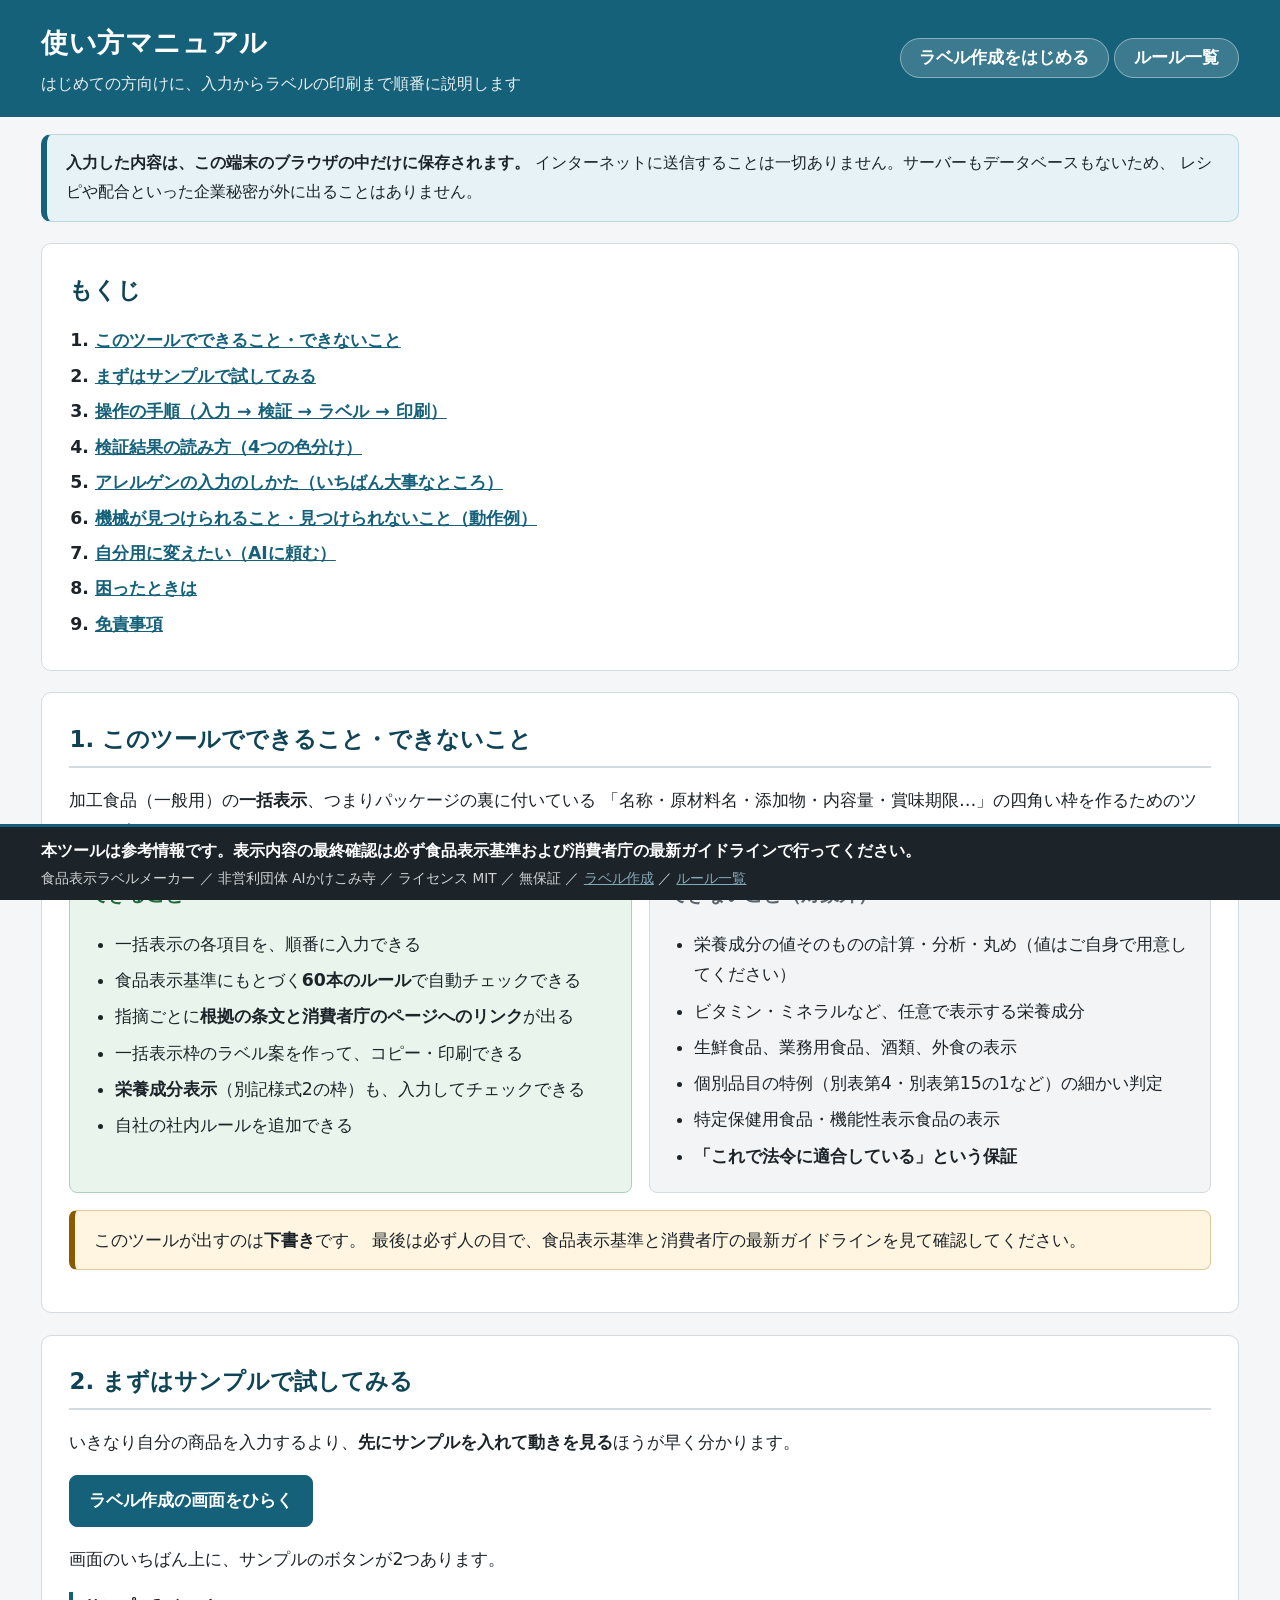
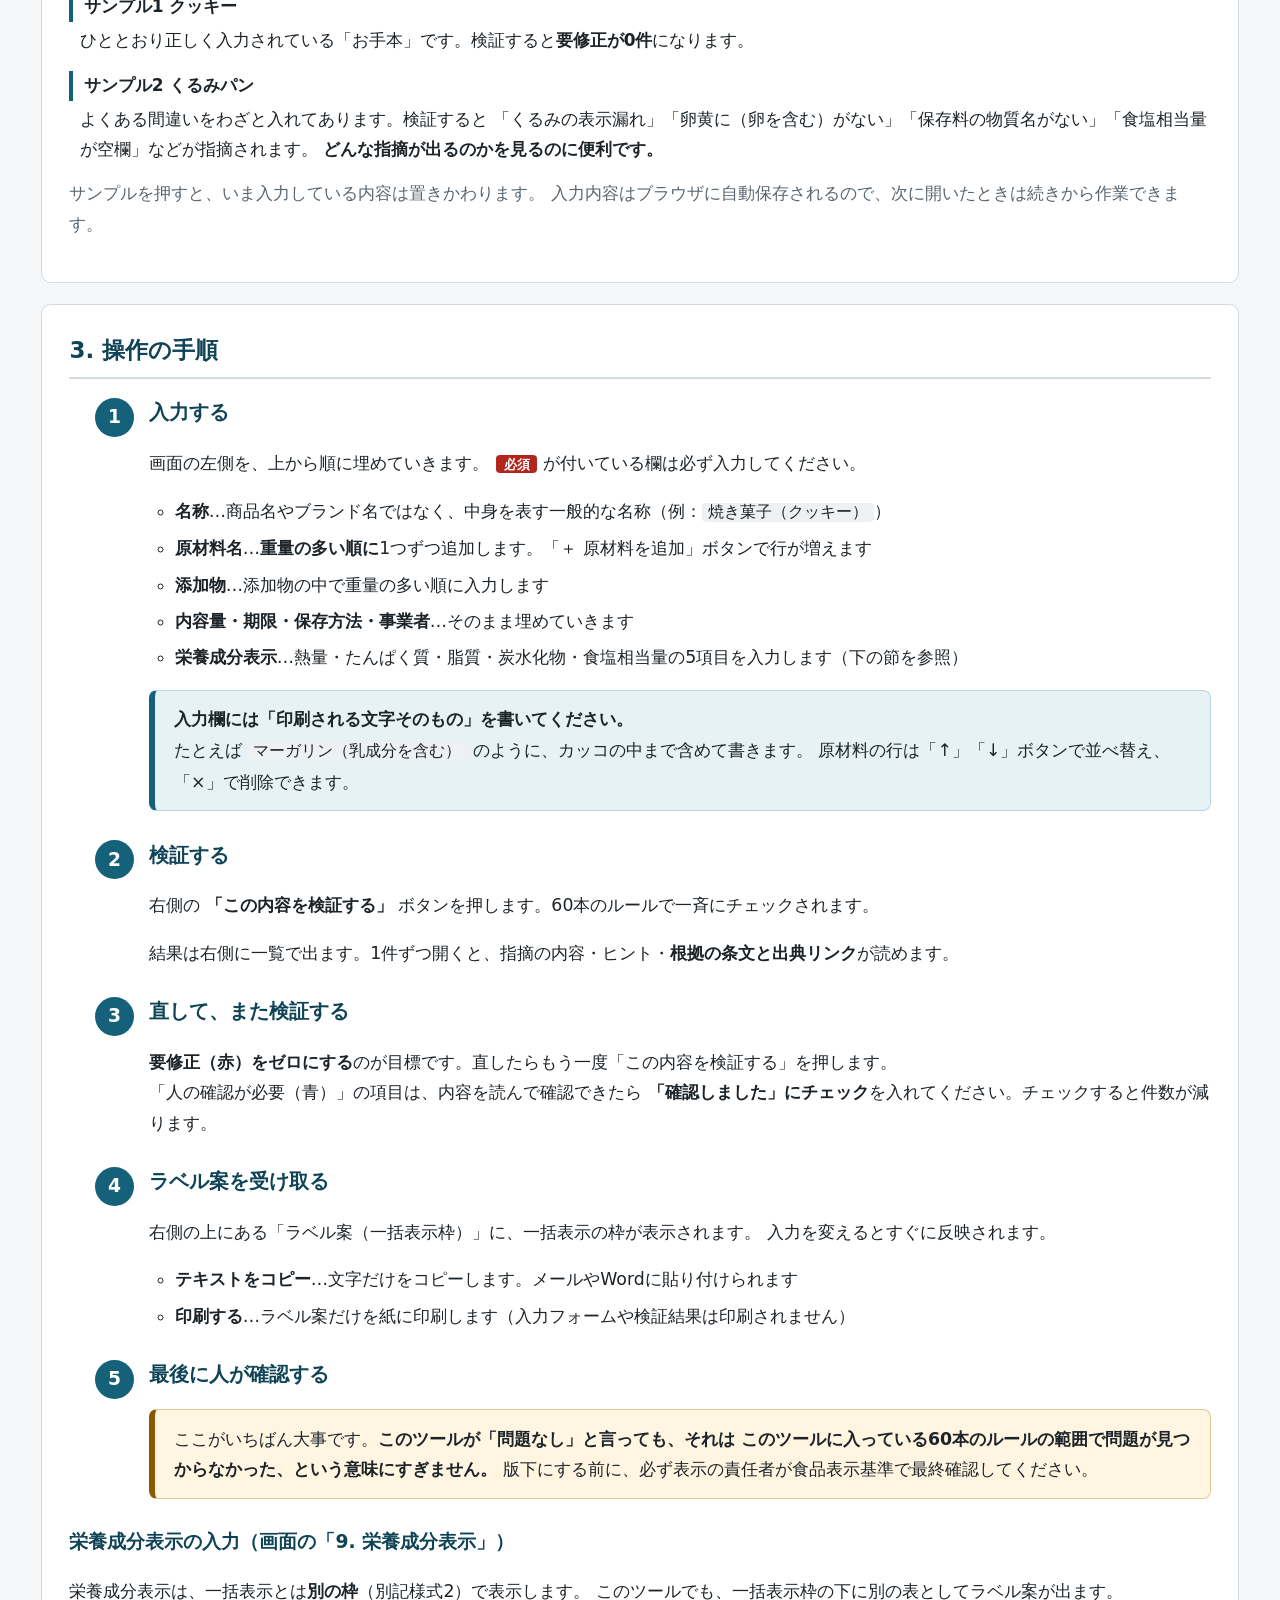
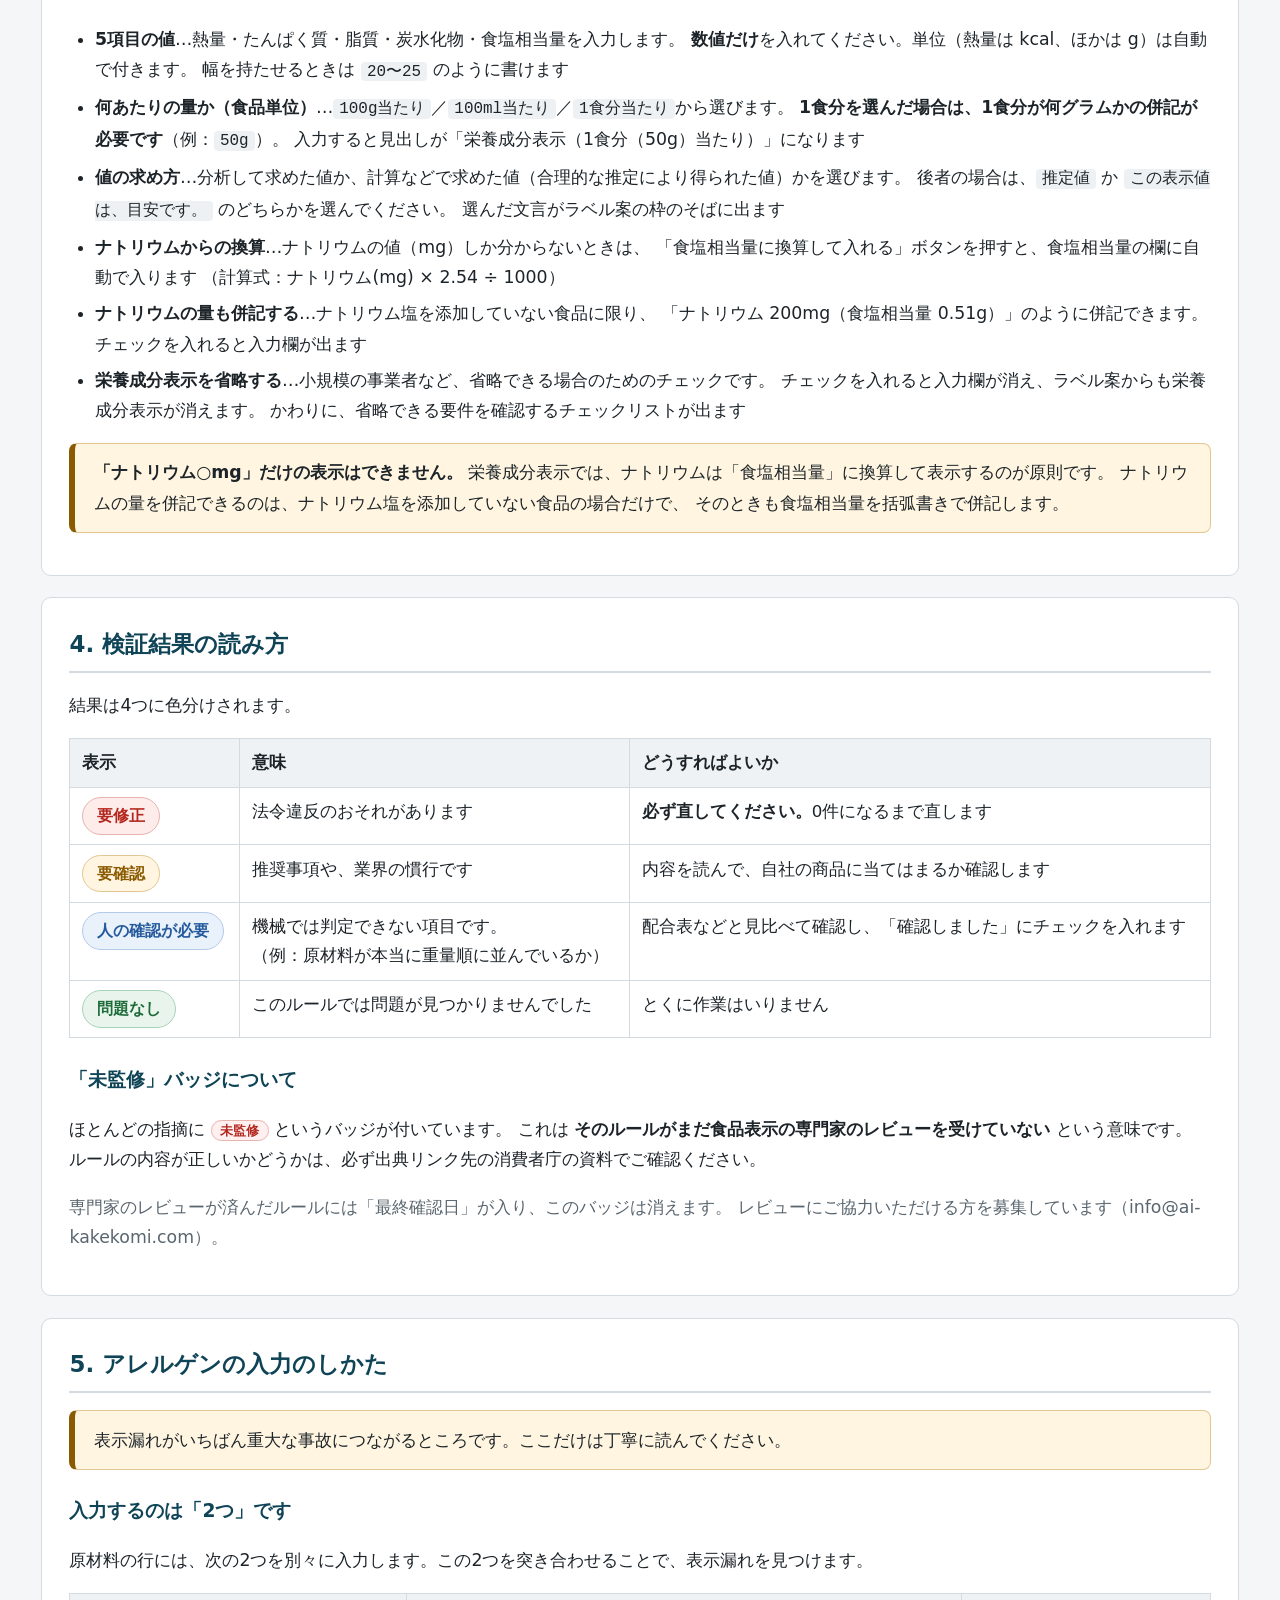
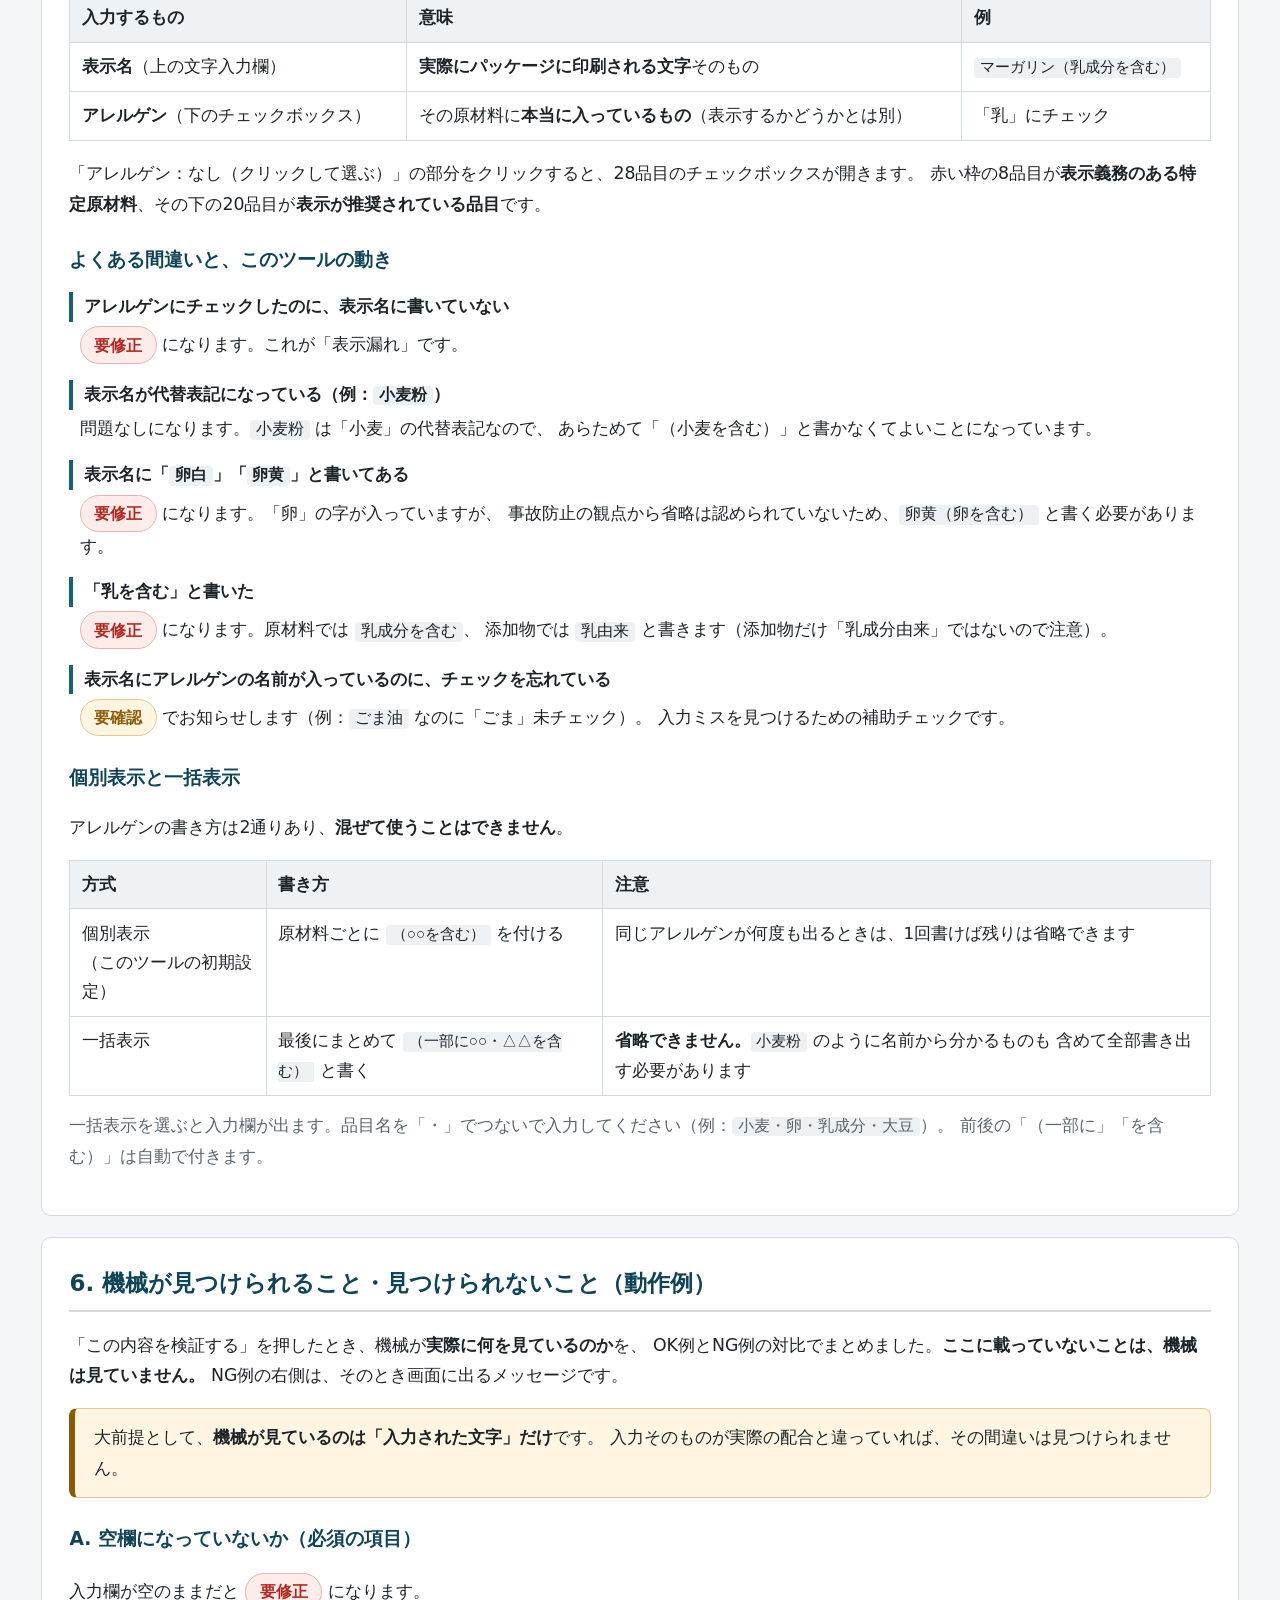
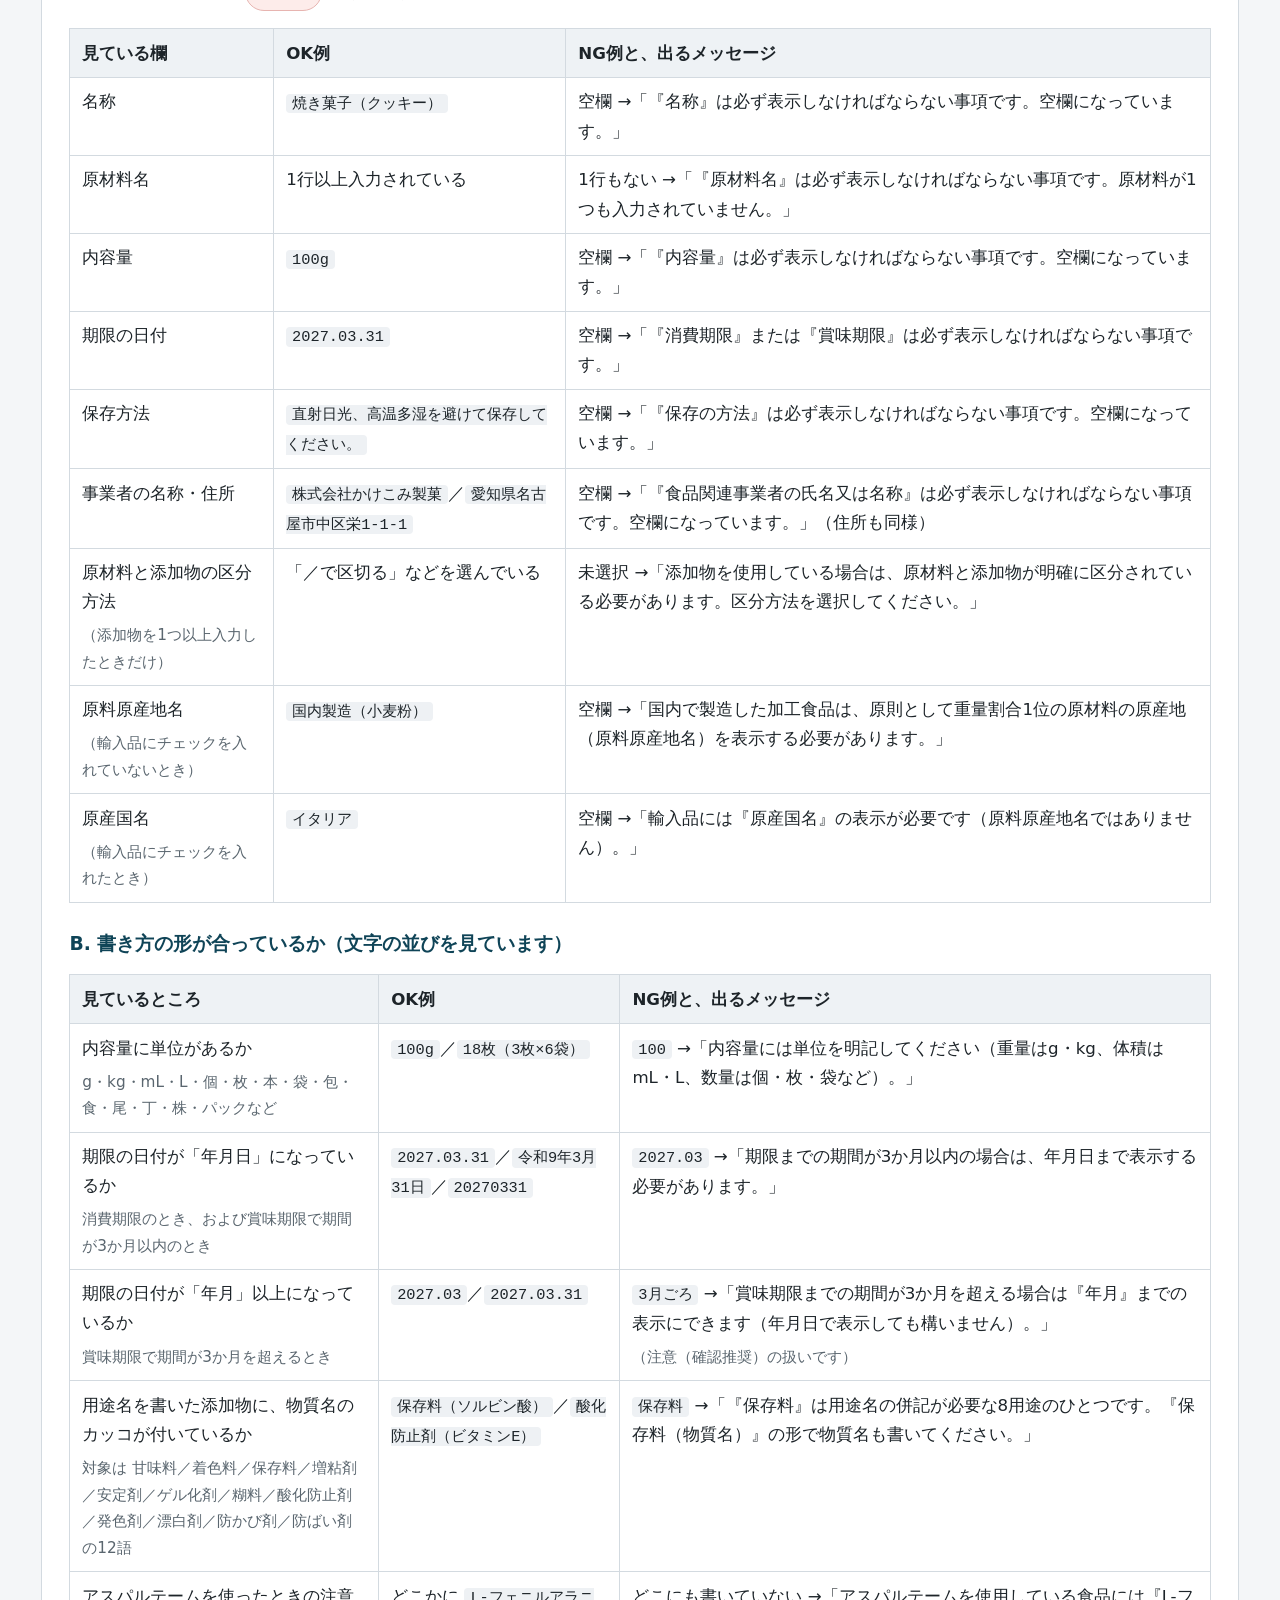
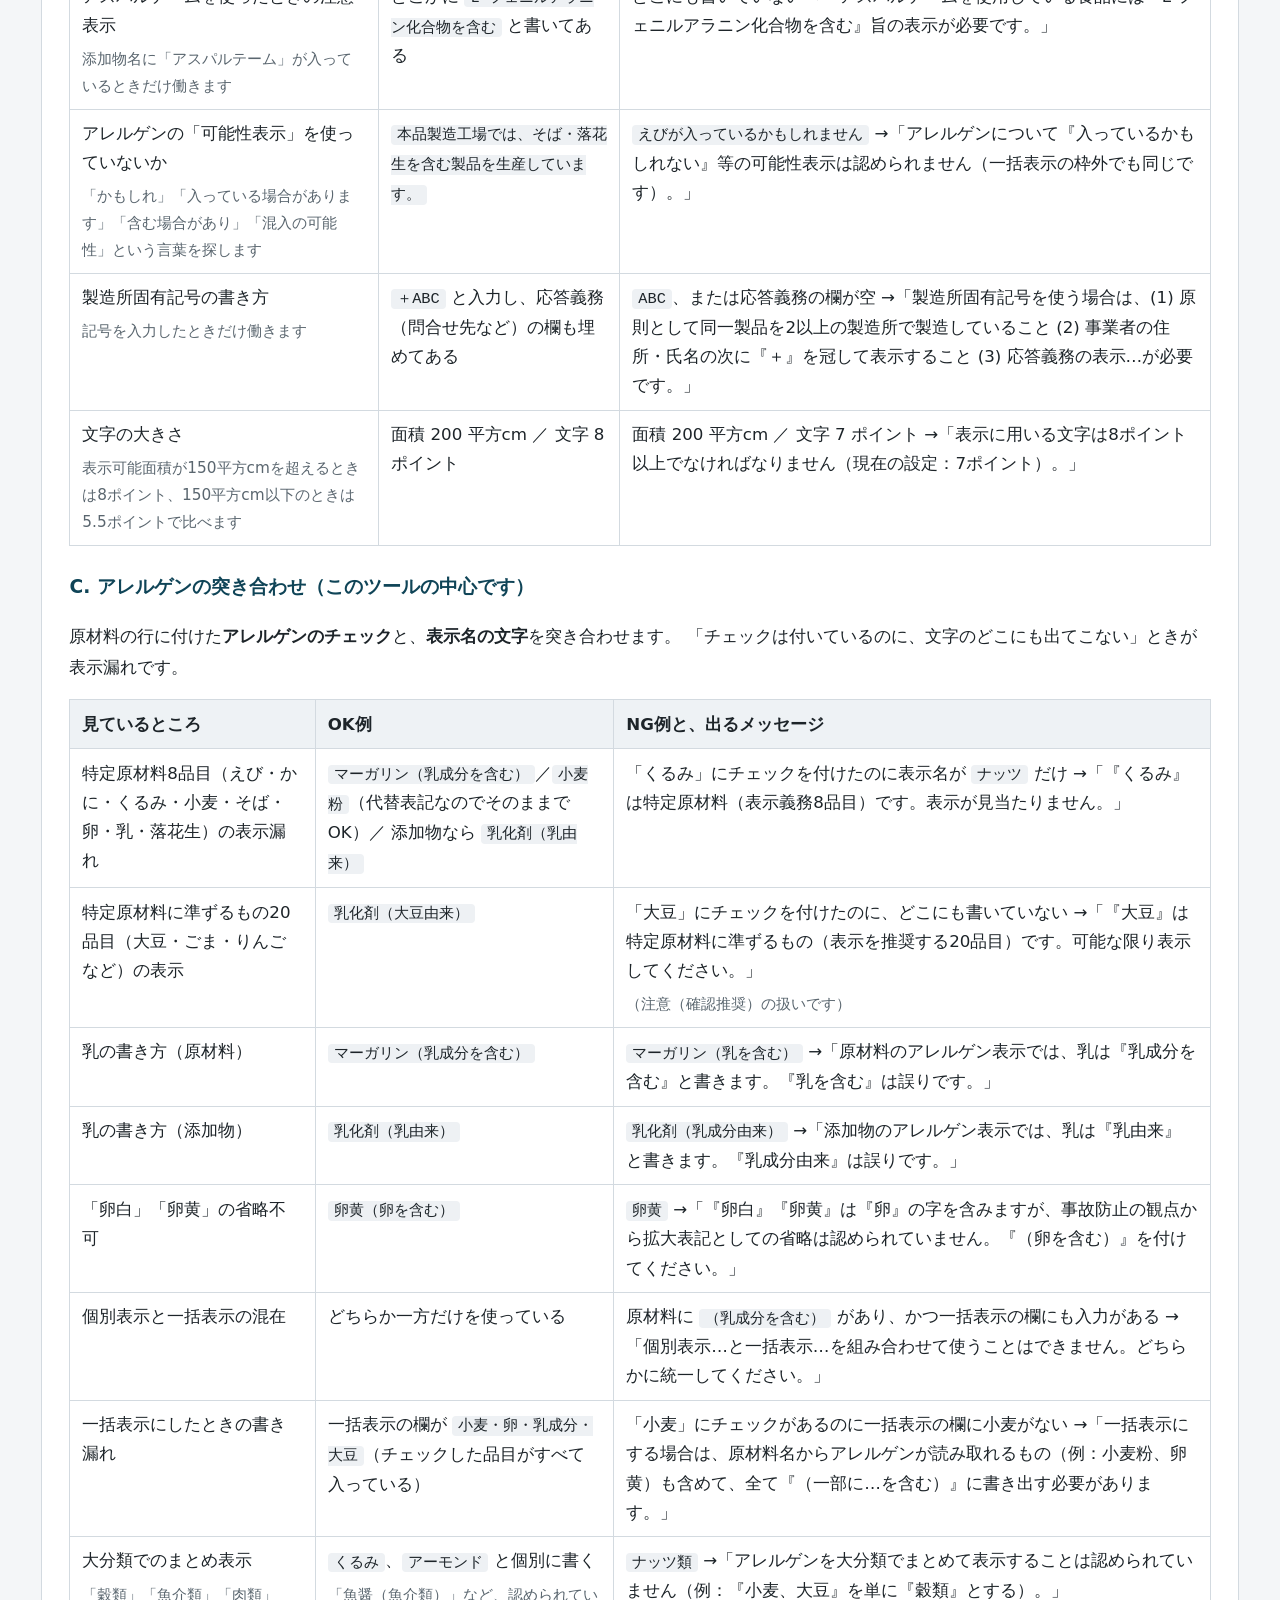
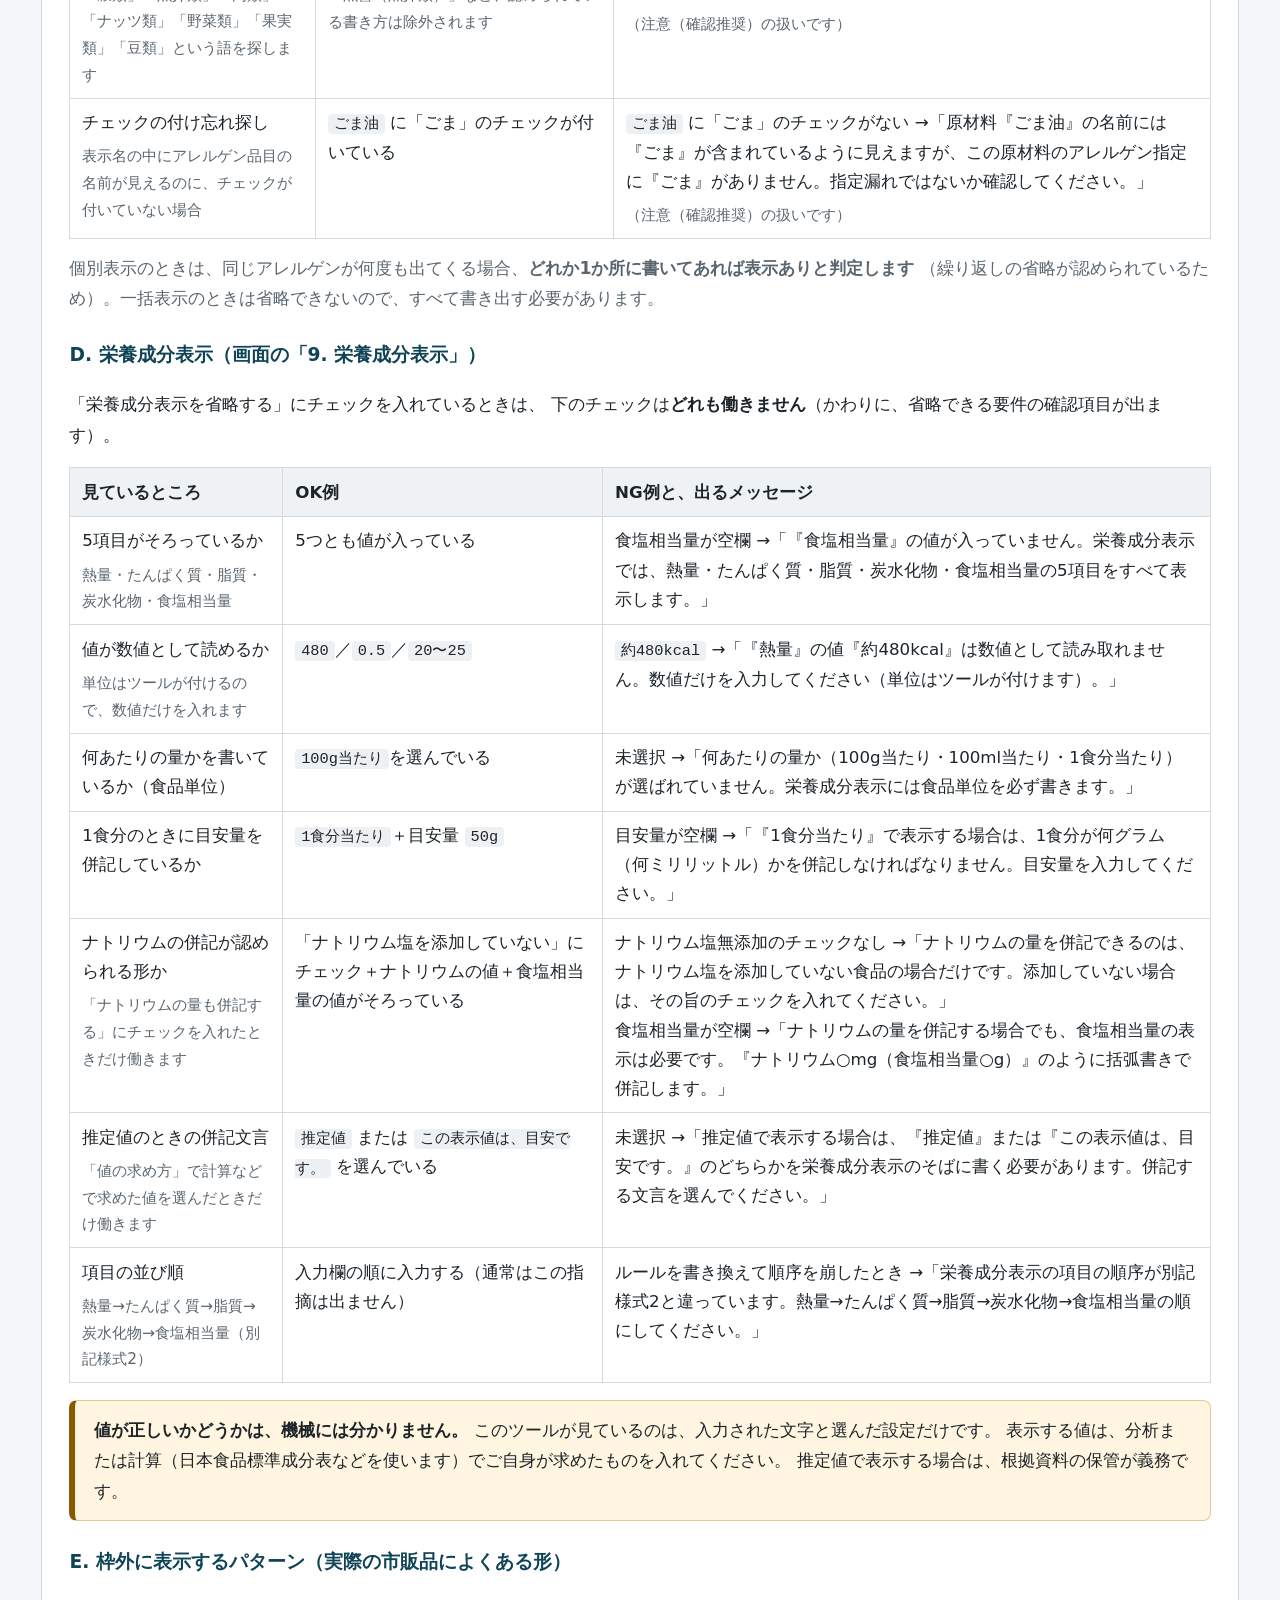
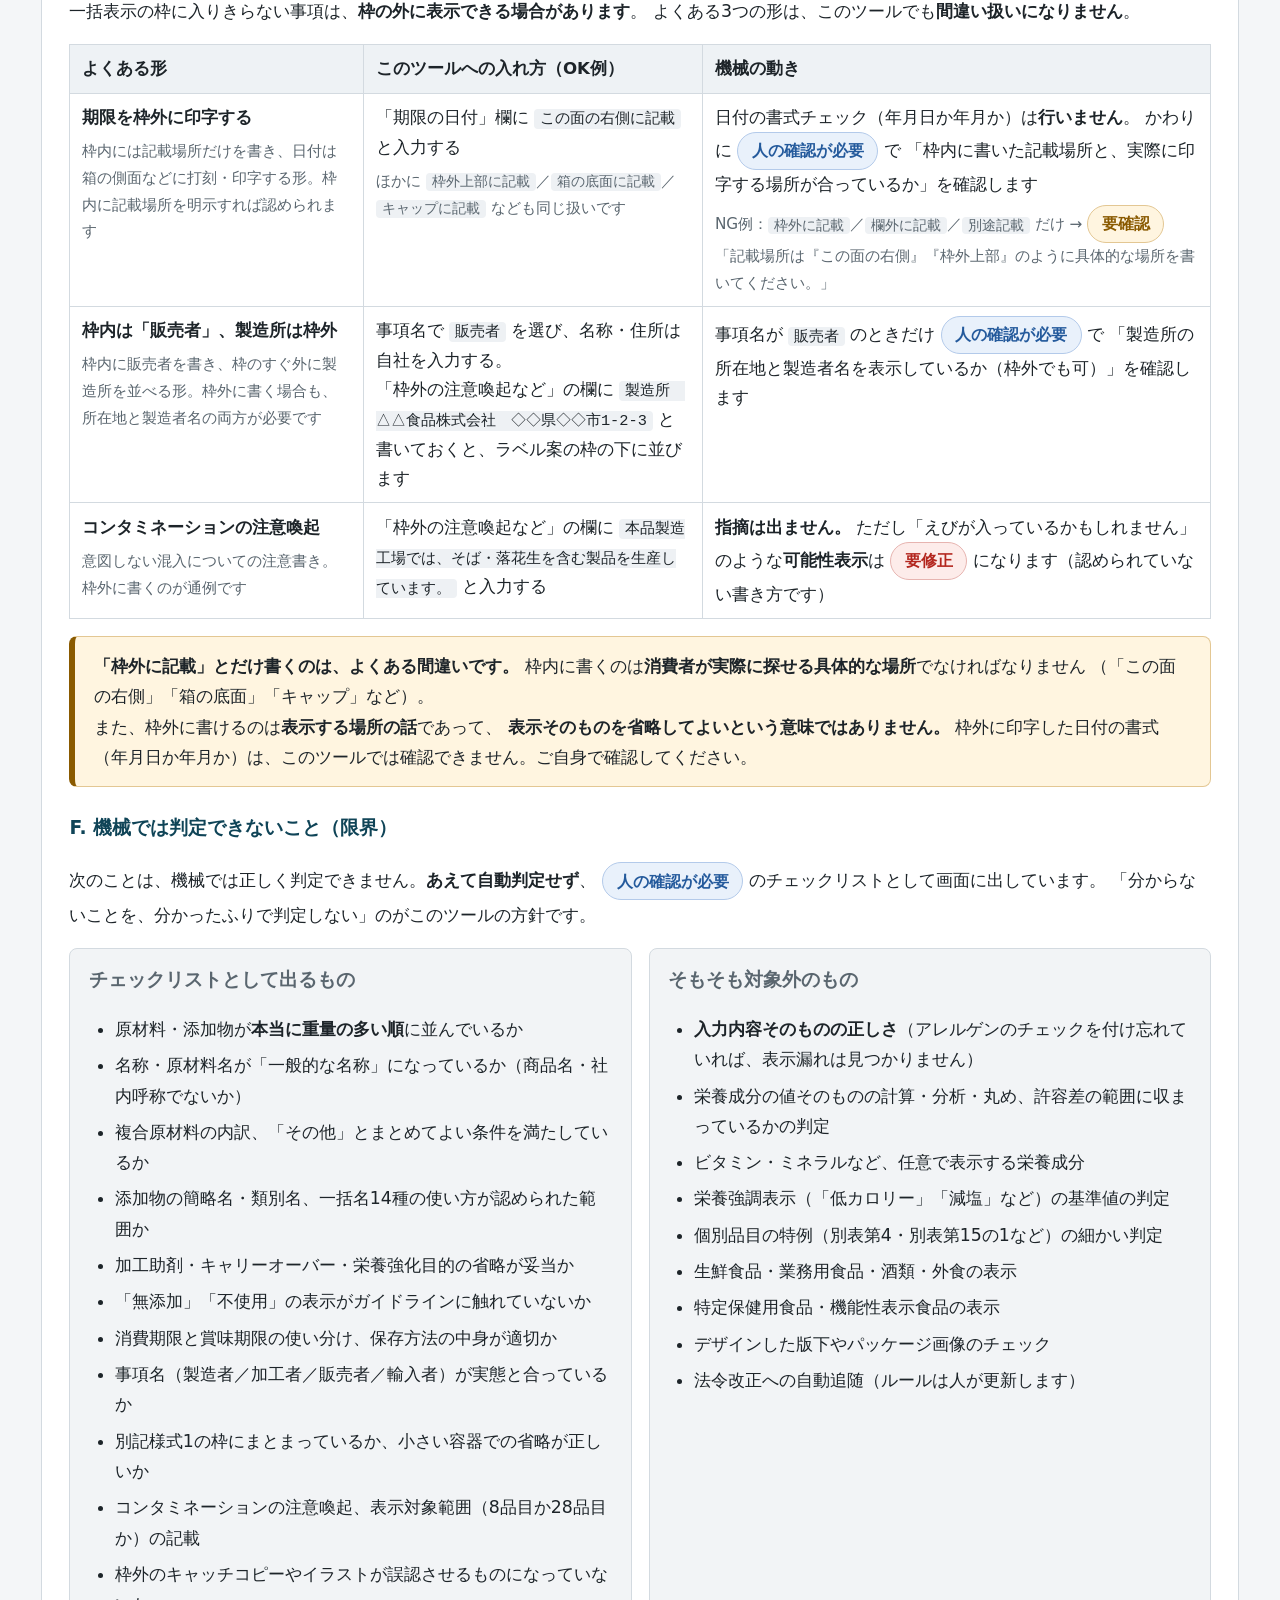
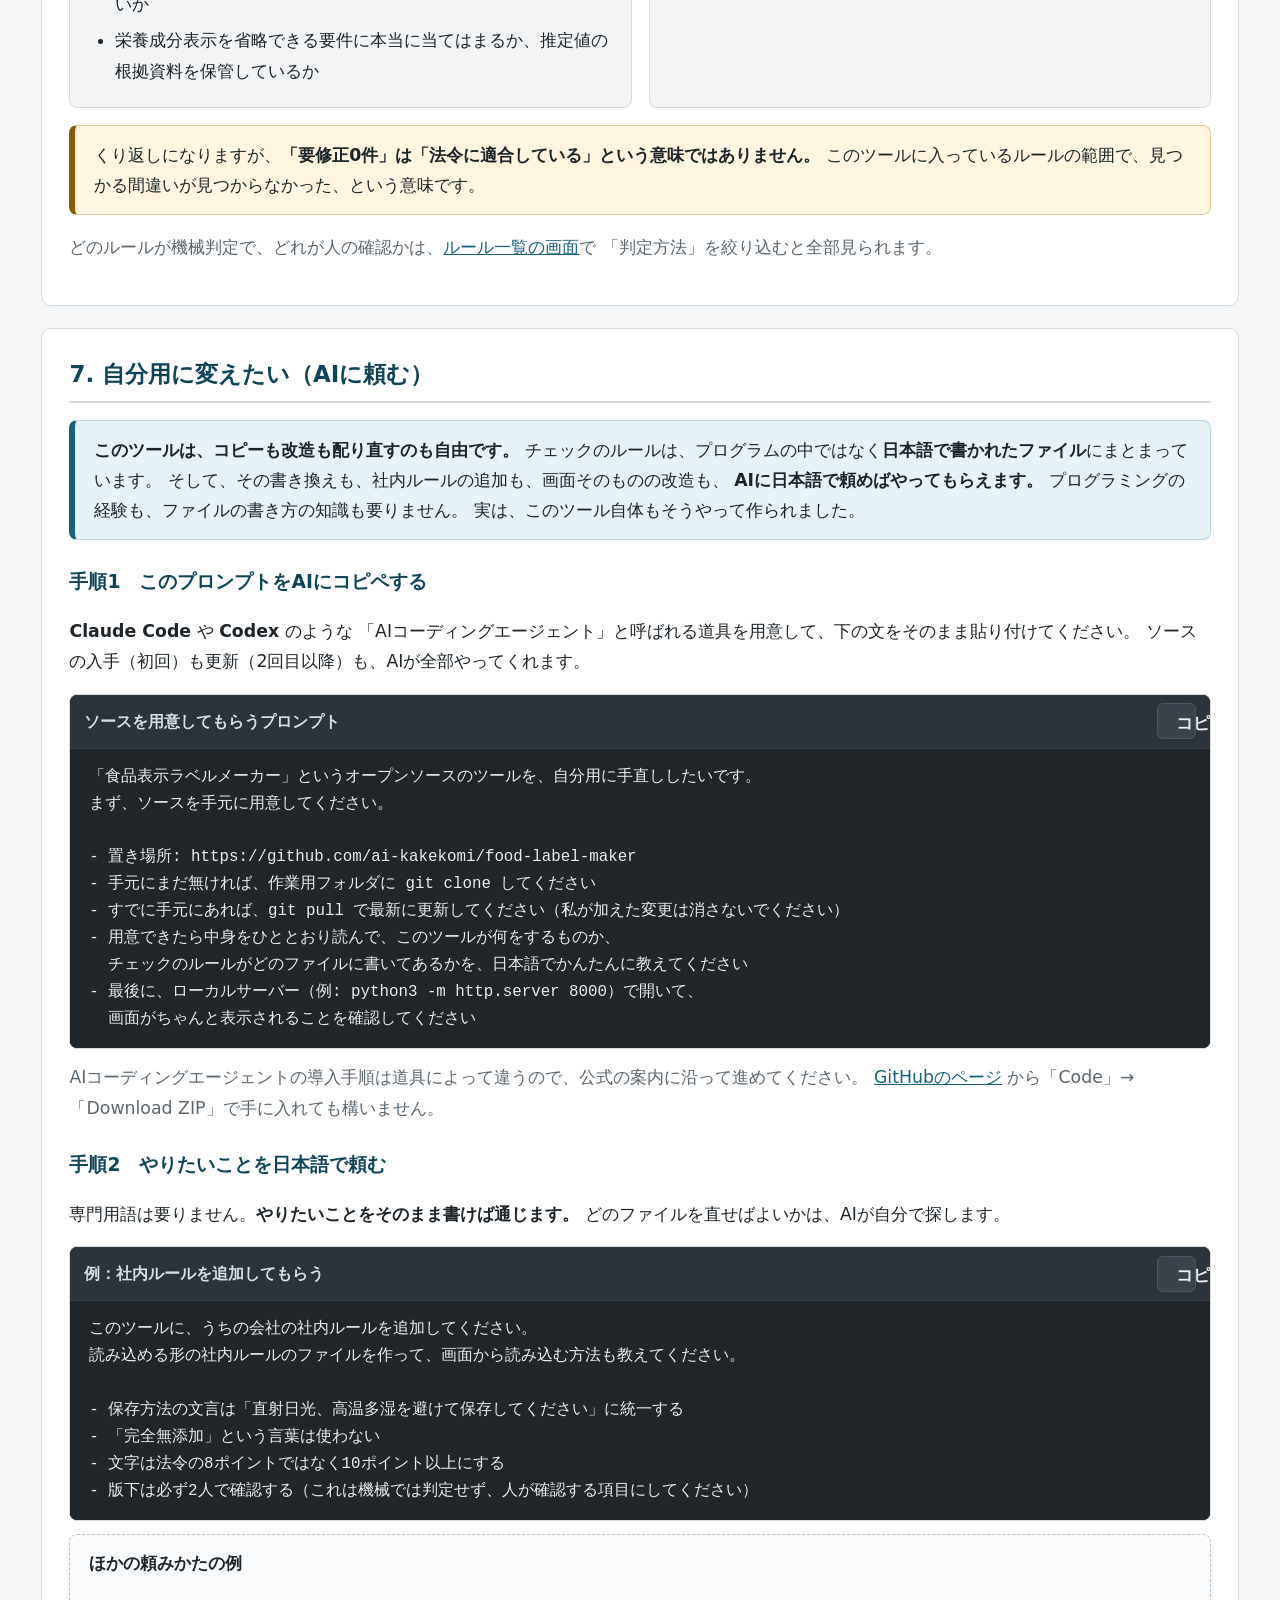
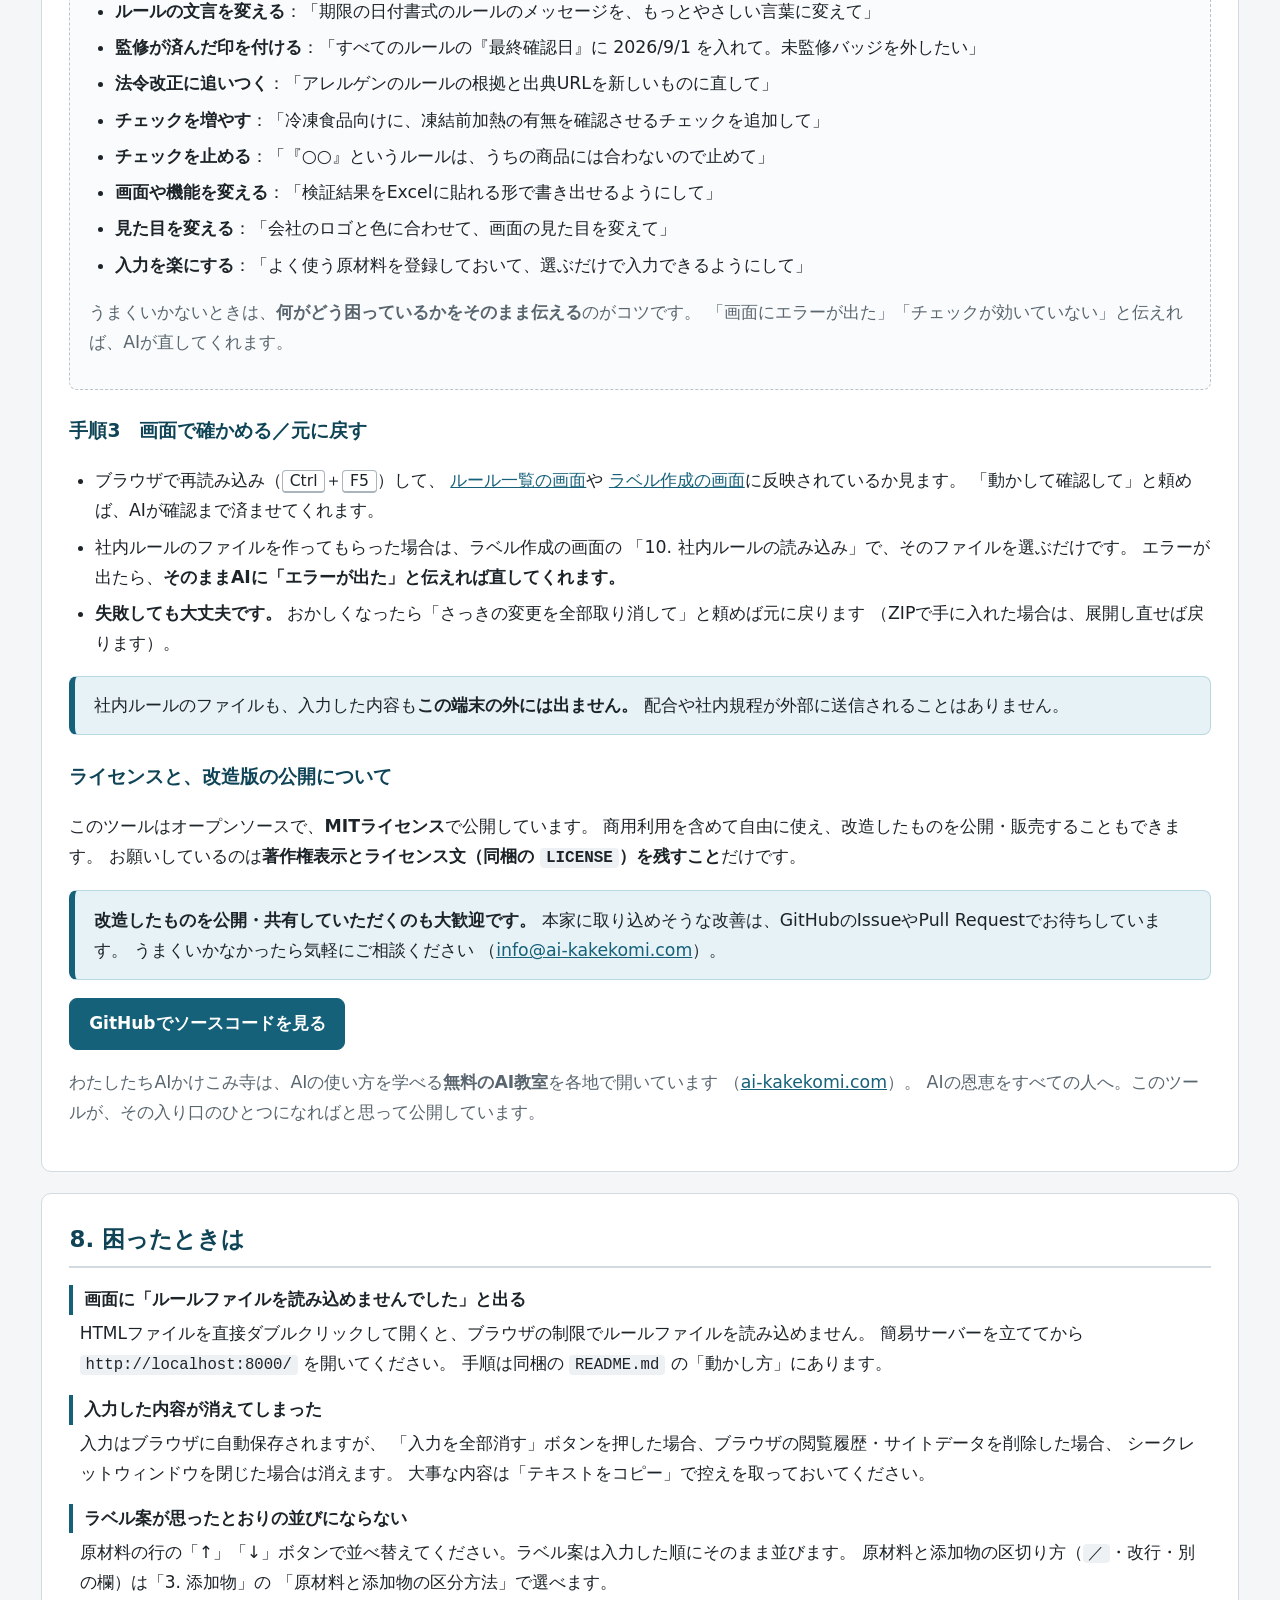
==== commit 40afe6ef: "マニュアルとREADMEを栄養成分表示に合わせて更新する ・マニュアル3章に「栄養成分表示の入力」の節を追加 ・マニュアル6章（機械検出の動作例）にDとして栄養成分表示のOK例・NG例と   実際に出" ====
--- a/manual.html
+++ b/manual.html
@@ -62,16 +62,18 @@
         <h3>できること</h3>
         <ul>
           <li>一括表示の各項目を、順番に入力できる</li>
-          <li>食品表示基準にもとづく<strong>53本のルール</strong>で自動チェックできる</li>
+          <li>食品表示基準にもとづく<strong>60本のルール</strong>で自動チェックできる</li>
           <li>指摘ごとに<strong>根拠の条文と消費者庁のページへのリンク</strong>が出る</li>
           <li>一括表示枠のラベル案を作って、コピー・印刷できる</li>
+          <li><strong>栄養成分表示</strong>（別記様式2の枠）も、入力してチェックできる</li>
           <li>自社の社内ルールを追加できる</li>
         </ul>
       </div>
       <div class="panel panel-ng">
         <h3>できないこと（対象外）</h3>
         <ul>
-          <li>栄養成分表示の計算・丸め</li>
+          <li>栄養成分の値そのものの計算・分析・丸め（値はご自身で用意してください）</li>
+          <li>ビタミン・ミネラルなど、任意で表示する栄養成分</li>
           <li>生鮮食品、業務用食品、酒類、外食の表示</li>
           <li>個別品目の特例（別表第4・別表第15の1など）の細かい判定</li>
           <li>特定保健用食品・機能性表示食品の表示</li>
@@ -102,7 +104,7 @@
       <dt>サンプル2 くるみパン</dt>
       <dd>
         よくある間違いをわざと入れてあります。検証すると
-        「くるみの表示漏れ」「卵黄に（卵を含む）がない」「保存料の物質名がない」などが指摘されます。
+        「くるみの表示漏れ」「卵黄に（卵を含む）がない」「保存料の物質名がない」「食塩相当量が空欄」などが指摘されます。
         <strong>どんな指摘が出るのかを見るのに便利です。</strong>
       </dd>
     </dl>
@@ -125,6 +127,7 @@
           <li><strong>原材料名</strong>…<strong>重量の多い順に</strong>1つずつ追加します。「＋ 原材料を追加」ボタンで行が増えます</li>
           <li><strong>添加物</strong>…添加物の中で重量の多い順に入力します</li>
           <li><strong>内容量・期限・保存方法・事業者</strong>…そのまま埋めていきます</li>
+          <li><strong>栄養成分表示</strong>…熱量・たんぱく質・脂質・炭水化物・食塩相当量の5項目を入力します（下の節を参照）</li>
         </ul>
         <p class="callout">
           <strong>入力欄には「印刷される文字そのもの」を書いてください。</strong><br>
@@ -135,7 +138,7 @@
 
       <li>
         <h3>検証する</h3>
-        <p>右側の <strong>「この内容を検証する」</strong> ボタンを押します。53本のルールで一斉にチェックされます。</p>
+        <p>右側の <strong>「この内容を検証する」</strong> ボタンを押します。60本のルールで一斉にチェックされます。</p>
         <p>結果は右側に一覧で出ます。1件ずつ開くと、指摘の内容・ヒント・<strong>根拠の条文と出典リンク</strong>が読めます。</p>
       </li>
 
@@ -164,11 +167,54 @@
         <h3>最後に人が確認する</h3>
         <p class="callout callout-warn">
           ここがいちばん大事です。<strong>このツールが「問題なし」と言っても、それは
-          このツールに入っている53本のルールの範囲で問題が見つからなかった、という意味にすぎません。</strong>
+          このツールに入っている60本のルールの範囲で問題が見つからなかった、という意味にすぎません。</strong>
           版下にする前に、必ず表示の責任者が食品表示基準で最終確認してください。
         </p>
       </li>
     </ol>
+
+    <h3>栄養成分表示の入力（画面の「9. 栄養成分表示」）</h3>
+    <p>
+      栄養成分表示は、一括表示とは<strong>別の枠</strong>（別記様式2）で表示します。
+      このツールでも、一括表示枠の下に別の表としてラベル案が出ます。
+    </p>
+    <ul>
+      <li>
+        <strong>5項目の値</strong>…熱量・たんぱく質・脂質・炭水化物・食塩相当量を入力します。
+        <strong>数値だけ</strong>を入れてください。単位（熱量は kcal、ほかは g）は自動で付きます。
+        幅を持たせるときは <code>20〜25</code> のように書けます
+      </li>
+      <li>
+        <strong>何あたりの量か（食品単位）</strong>…<code>100g当たり</code>／<code>100ml当たり</code>／<code>1食分当たり</code>から選びます。
+        <strong>1食分を選んだ場合は、1食分が何グラムかの併記が必要です</strong>（例：<code>50g</code>）。
+        入力すると見出しが「栄養成分表示（1食分（50g）当たり）」になります
+      </li>
+      <li>
+        <strong>値の求め方</strong>…分析して求めた値か、計算などで求めた値（合理的な推定により得られた値）かを選びます。
+        後者の場合は、<code>推定値</code> か <code>この表示値は、目安です。</code> のどちらかを選んでください。
+        選んだ文言がラベル案の枠のそばに出ます
+      </li>
+      <li>
+        <strong>ナトリウムからの換算</strong>…ナトリウムの値（mg）しか分からないときは、
+        「食塩相当量に換算して入れる」ボタンを押すと、食塩相当量の欄に自動で入ります
+        （計算式：ナトリウム(mg) × 2.54 ÷ 1000）
+      </li>
+      <li>
+        <strong>ナトリウムの量も併記する</strong>…ナトリウム塩を添加していない食品に限り、
+        「ナトリウム 200mg（食塩相当量 0.51g）」のように併記できます。チェックを入れると入力欄が出ます
+      </li>
+      <li>
+        <strong>栄養成分表示を省略する</strong>…小規模の事業者など、省略できる場合のためのチェックです。
+        チェックを入れると入力欄が消え、ラベル案からも栄養成分表示が消えます。
+        かわりに、省略できる要件を確認するチェックリストが出ます
+      </li>
+    </ul>
+    <p class="callout callout-warn">
+      <strong>「ナトリウム○mg」だけの表示はできません。</strong>
+      栄養成分表示では、ナトリウムは「食塩相当量」に換算して表示するのが原則です。
+      ナトリウムの量を併記できるのは、ナトリウム塩を添加していない食品の場合だけで、
+      そのときも食塩相当量を括弧書きで併記します。
+    </p>
   </section>
 
   <!-- ============ 4 ============ -->
@@ -481,7 +527,62 @@
       （繰り返しの省略が認められているため）。一括表示のときは省略できないので、すべて書き出す必要があります。
     </p>
 
-    <h3>D. 枠外に表示するパターン（実際の市販品によくある形）</h3>
+    <h3>D. 栄養成分表示（画面の「9. 栄養成分表示」）</h3>
+    <p>
+      「栄養成分表示を省略する」にチェックを入れているときは、
+      下のチェックは<strong>どれも働きません</strong>（かわりに、省略できる要件の確認項目が出ます）。
+    </p>
+    <table class="manual-table">
+      <thead><tr><th>見ているところ</th><th>OK例</th><th>NG例と、出るメッセージ</th></tr></thead>
+      <tbody>
+        <tr>
+          <td>5項目がそろっているか<br><span class="help">熱量・たんぱく質・脂質・炭水化物・食塩相当量</span></td>
+          <td>5つとも値が入っている</td>
+          <td>食塩相当量が空欄 →「『食塩相当量』の値が入っていません。栄養成分表示では、熱量・たんぱく質・脂質・炭水化物・食塩相当量の5項目をすべて表示します。」</td>
+        </tr>
+        <tr>
+          <td>値が数値として読めるか<br><span class="help">単位はツールが付けるので、数値だけを入れます</span></td>
+          <td><code>480</code>／<code>0.5</code>／<code>20〜25</code></td>
+          <td><code>約480kcal</code> →「『熱量』の値『約480kcal』は数値として読み取れません。数値だけを入力してください（単位はツールが付けます）。」</td>
+        </tr>
+        <tr>
+          <td>何あたりの量かを書いているか（食品単位）</td>
+          <td><code>100g当たり</code>を選んでいる</td>
+          <td>未選択 →「何あたりの量か（100g当たり・100ml当たり・1食分当たり）が選ばれていません。栄養成分表示には食品単位を必ず書きます。」</td>
+        </tr>
+        <tr>
+          <td>1食分のときに目安量を併記しているか</td>
+          <td><code>1食分当たり</code>＋目安量 <code>50g</code></td>
+          <td>目安量が空欄 →「『1食分当たり』で表示する場合は、1食分が何グラム（何ミリリットル）かを併記しなければなりません。目安量を入力してください。」</td>
+        </tr>
+        <tr>
+          <td>ナトリウムの併記が認められる形か<br><span class="help">「ナトリウムの量も併記する」にチェックを入れたときだけ働きます</span></td>
+          <td>「ナトリウム塩を添加していない」にチェック＋ナトリウムの値＋食塩相当量の値がそろっている</td>
+          <td>
+            ナトリウム塩無添加のチェックなし →「ナトリウムの量を併記できるのは、ナトリウム塩を添加していない食品の場合だけです。添加していない場合は、その旨のチェックを入れてください。」<br>
+            食塩相当量が空欄 →「ナトリウムの量を併記する場合でも、食塩相当量の表示は必要です。『ナトリウム○mg（食塩相当量○g）』のように括弧書きで併記します。」
+          </td>
+        </tr>
+        <tr>
+          <td>推定値のときの併記文言<br><span class="help">「値の求め方」で計算などで求めた値を選んだときだけ働きます</span></td>
+          <td><code>推定値</code> または <code>この表示値は、目安です。</code> を選んでいる</td>
+          <td>未選択 →「推定値で表示する場合は、『推定値』または『この表示値は、目安です。』のどちらかを栄養成分表示のそばに書く必要があります。併記する文言を選んでください。」</td>
+        </tr>
+        <tr>
+          <td>項目の並び順<br><span class="help">熱量→たんぱく質→脂質→炭水化物→食塩相当量（別記様式2）</span></td>
+          <td>入力欄の順に入力する（通常はこの指摘は出ません）</td>
+          <td>ルールを書き換えて順序を崩したとき →「栄養成分表示の項目の順序が別記様式2と違っています。熱量→たんぱく質→脂質→炭水化物→食塩相当量の順にしてください。」</td>
+        </tr>
+      </tbody>
+    </table>
+    <p class="callout callout-warn">
+      <strong>値が正しいかどうかは、機械には分かりません。</strong>
+      このツールが見ているのは、入力された文字と選んだ設定だけです。
+      表示する値は、分析または計算（日本食品標準成分表などを使います）でご自身が求めたものを入れてください。
+      推定値で表示する場合は、根拠資料の保管が義務です。
+    </p>
+
+    <h3>E. 枠外に表示するパターン（実際の市販品によくある形）</h3>
     <p>
       一括表示の枠に入りきらない事項は、<strong>枠の外に表示できる場合があります</strong>。
       よくある3つの形は、このツールでも<strong>間違い扱いになりません</strong>。
@@ -551,7 +652,7 @@
       枠外に印字した日付の書式（年月日か年月か）は、このツールでは確認できません。ご自身で確認してください。
     </p>
 
-    <h3>E. 機械では判定できないこと（限界）</h3>
+    <h3>F. 機械では判定できないこと（限界）</h3>
     <p>
       次のことは、機械では正しく判定できません。<strong>あえて自動判定せず</strong>、
       <span class="pill pill-check">人の確認が必要</span> のチェックリストとして画面に出しています。
@@ -572,13 +673,16 @@
           <li>別記様式1の枠にまとまっているか、小さい容器での省略が正しいか</li>
           <li>コンタミネーションの注意喚起、表示対象範囲（8品目か28品目か）の記載</li>
           <li>枠外のキャッチコピーやイラストが誤認させるものになっていないか</li>
+          <li>栄養成分表示を省略できる要件に本当に当てはまるか、推定値の根拠資料を保管しているか</li>
         </ul>
       </div>
       <div class="panel panel-ng">
         <h3>そもそも対象外のもの</h3>
         <ul>
           <li><strong>入力内容そのものの正しさ</strong>（アレルゲンのチェックを付け忘れていれば、表示漏れは見つかりません）</li>
-          <li>栄養成分表示の計算・丸め</li>
+          <li>栄養成分の値そのものの計算・分析・丸め、許容差の範囲に収まっているかの判定</li>
+          <li>ビタミン・ミネラルなど、任意で表示する栄養成分</li>
+          <li>栄養強調表示（「低カロリー」「減塩」など）の基準値の判定</li>
           <li>個別品目の特例（別表第4・別表第15の1など）の細かい判定</li>
           <li>生鮮食品・業務用食品・酒類・外食の表示</li>
           <li>特定保健用食品・機能性表示食品の表示</li>
@@ -689,7 +793,7 @@
       </li>
       <li>
         社内ルールのファイルを作ってもらった場合は、ラベル作成の画面の
-        「9. 社内ルールの読み込み」で、そのファイルを選ぶだけです。
+        「10. 社内ルールの読み込み」で、そのファイルを選ぶだけです。
         エラーが出たら、<strong>そのままAIに「エラーが出た」と伝えれば直してくれます。</strong>
       </li>
       <li>
--- a/css/style.css
+++ b/css/style.css
@@ -282,6 +282,19 @@
 .msg-error { background: var(--error-bg); border: 1px solid #e7b4b0; }
 .msg p { margin: .3rem 0; }
 
+/* ---------- ナトリウム換算の補助 ---------- */
+
+.convert-box {
+  border: 1px solid var(--line);
+  border-radius: 8px;
+  background: #fafbfc;
+  padding: .7rem .8rem;
+  margin: .6rem 0 .8rem;
+}
+.convert-title { margin: 0 0 .4rem; font-weight: 700; font-size: .95rem; }
+.convert-row { display: flex; flex-wrap: wrap; gap: .6rem; align-items: flex-end; }
+.convert-row .field.inline { margin: 0; min-width: 180px; }
+
 .custom-status { margin: .6rem 0 0; font-size: .93rem; }
 .custom-status.ok { color: var(--pass); font-weight: 700; }
 .custom-status.ng { color: var(--error); font-weight: 700; }
@@ -317,6 +330,14 @@
   background: #fff;
   letter-spacing: .3em;
 }
+.label-nutrition { margin-top: .8em; }
+.label-nutrition .nutrition-head {
+  white-space: normal;
+  width: auto;
+  letter-spacing: normal;
+  font-weight: 700;
+  text-align: left;
+}
 .label-note {
   max-width: 520px; font-size: var(--label-font-size);
   margin: .4em 0 0; color: #000;
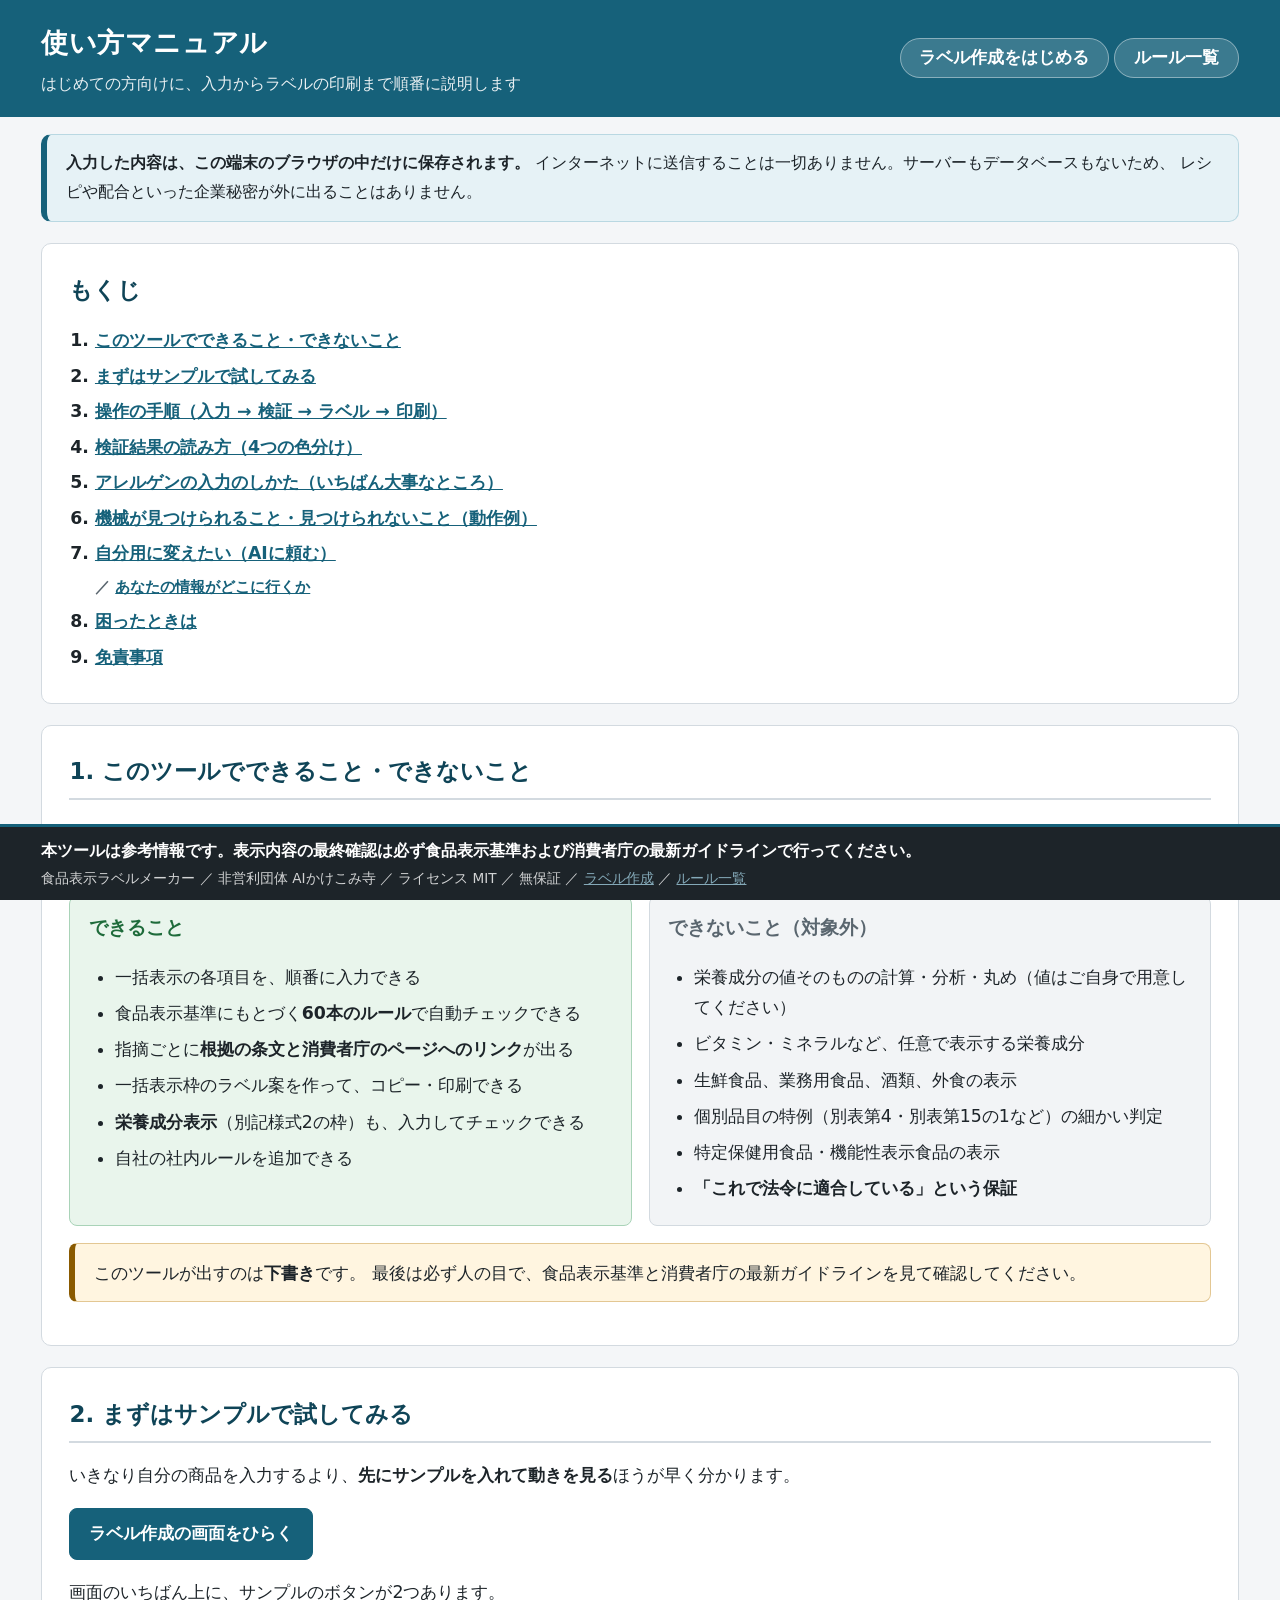
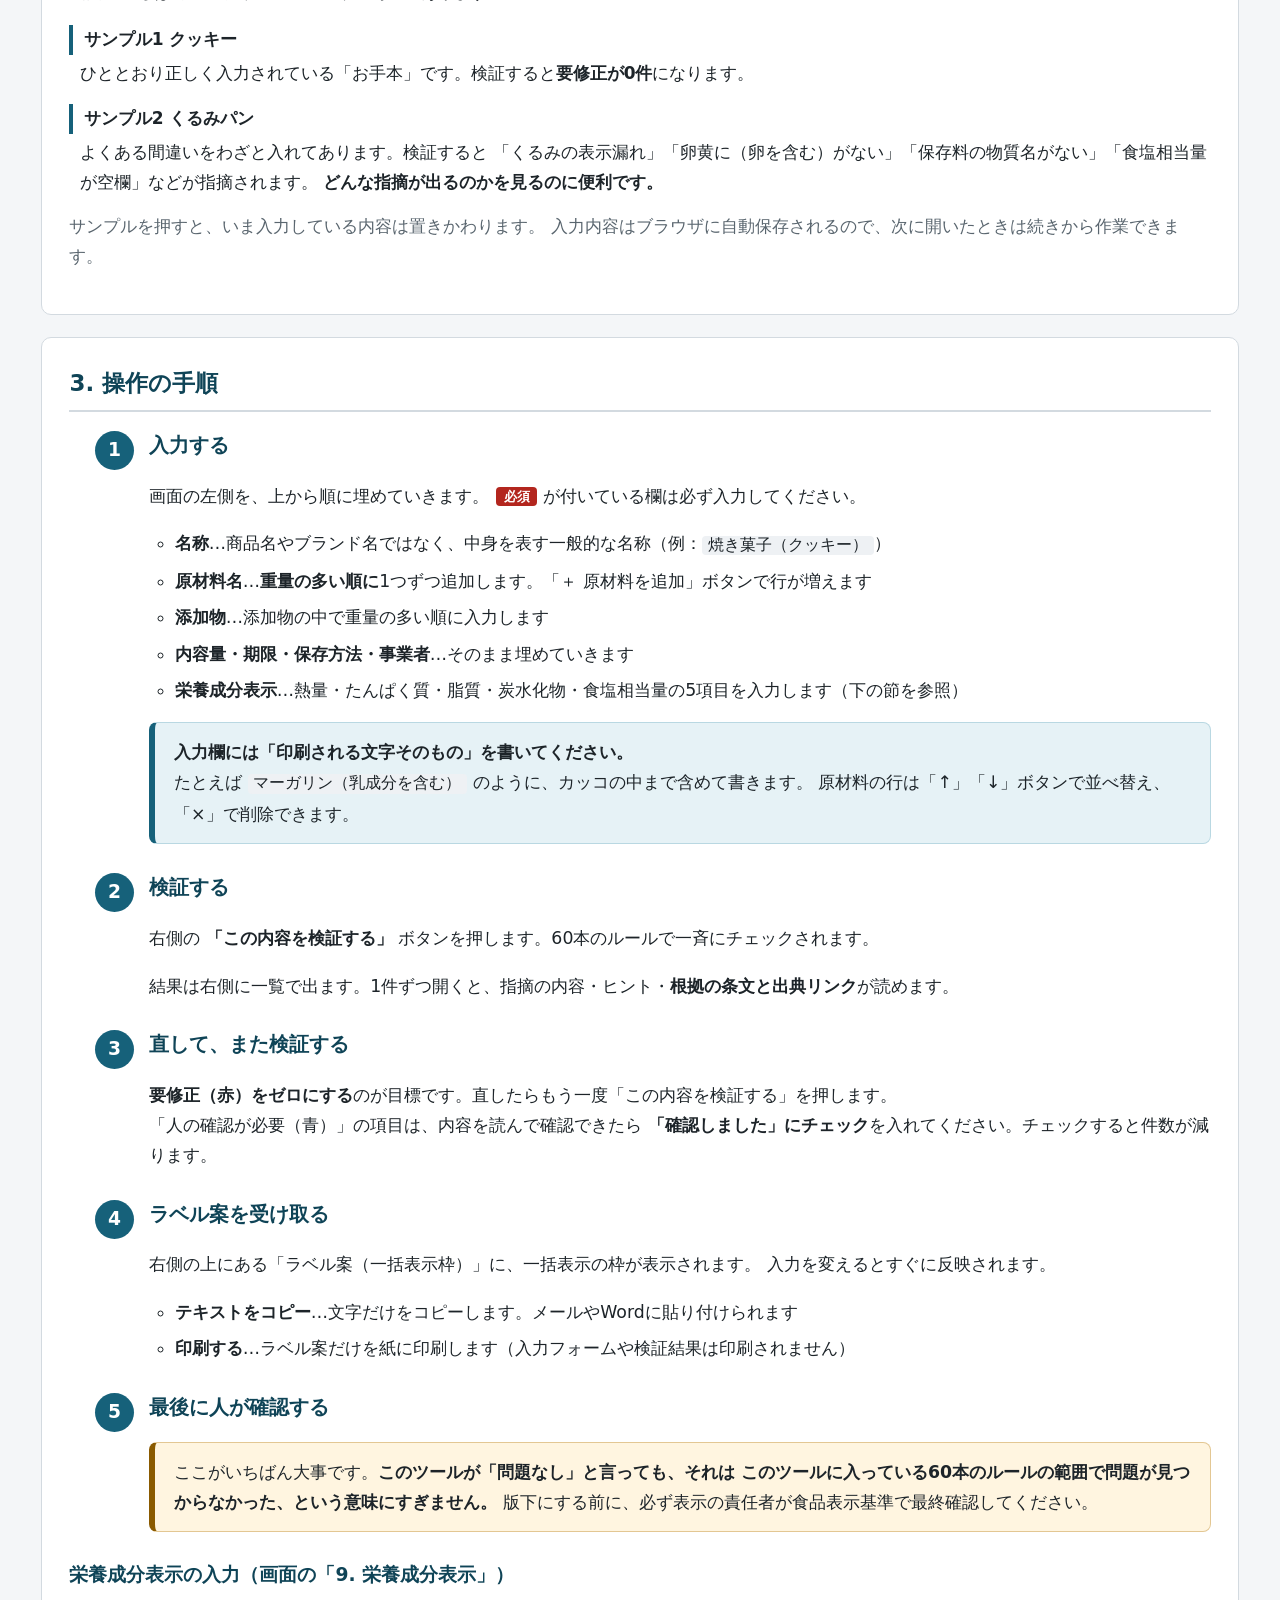
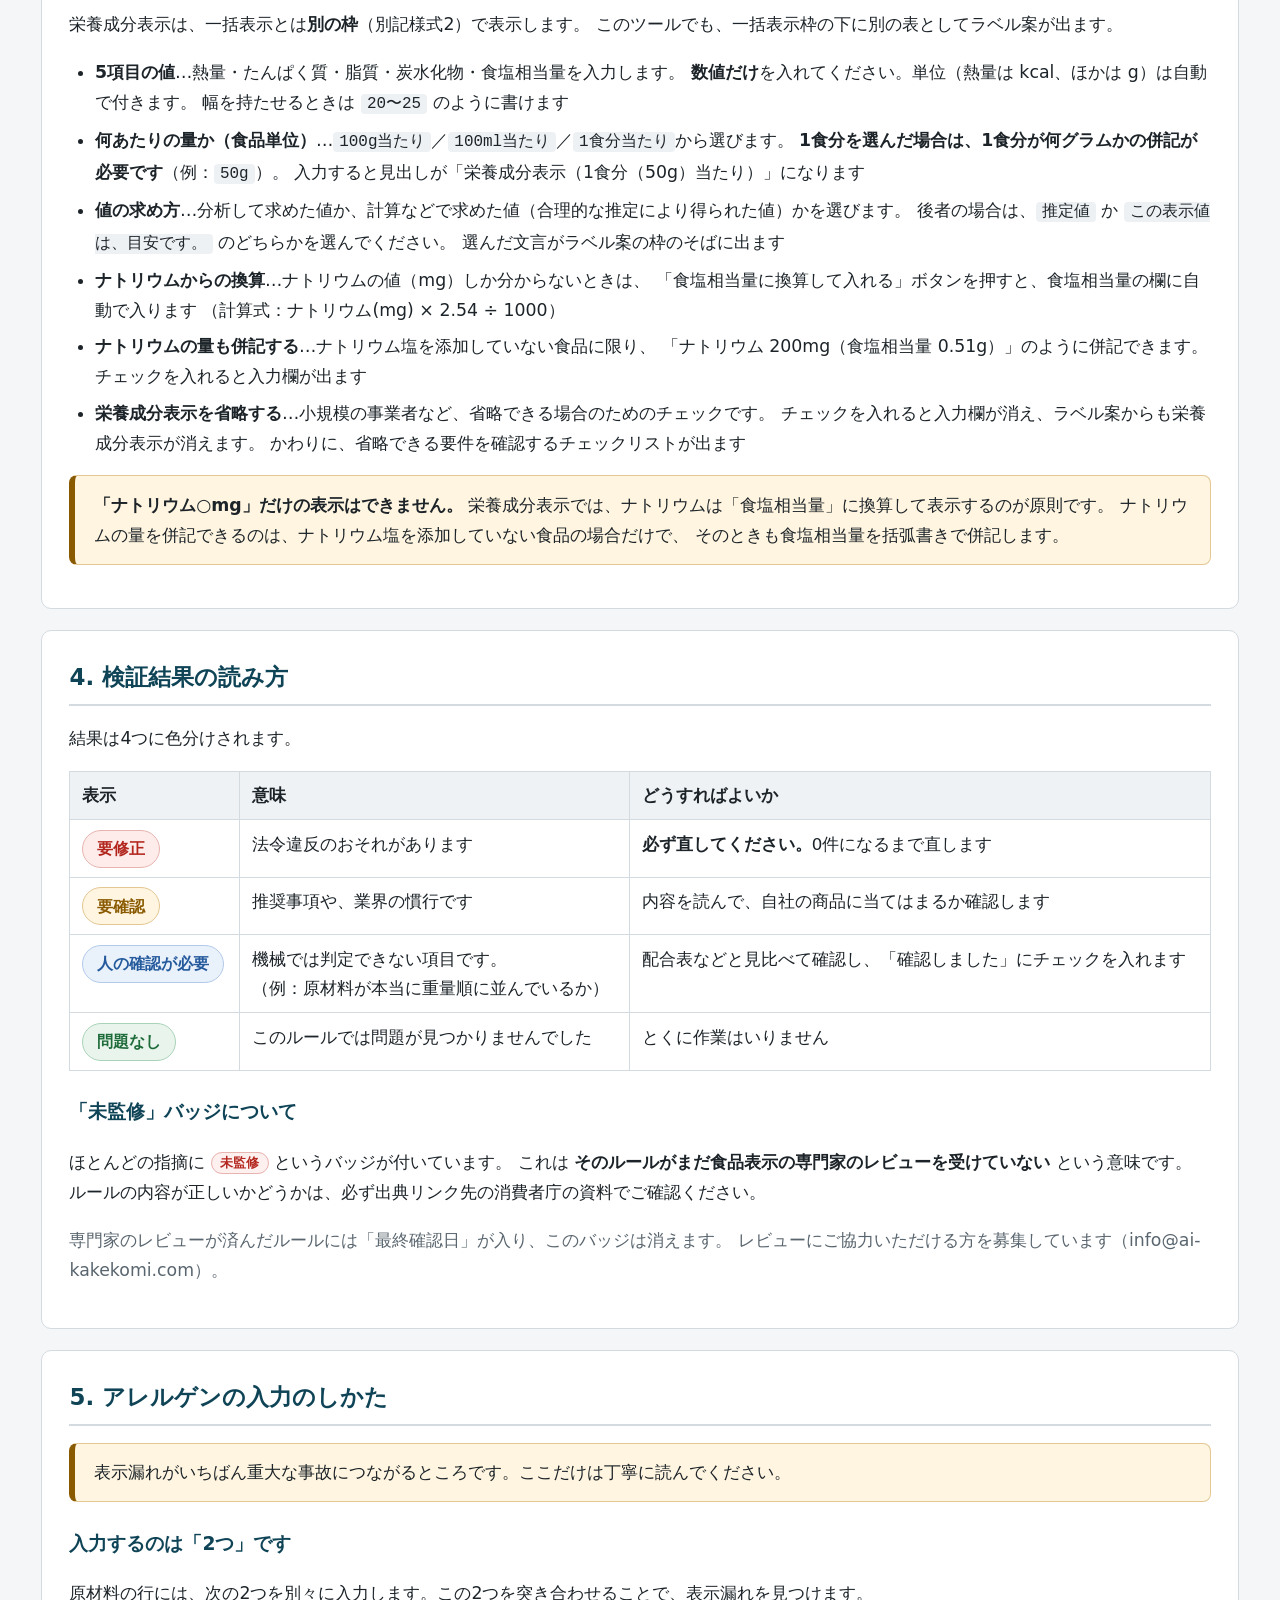
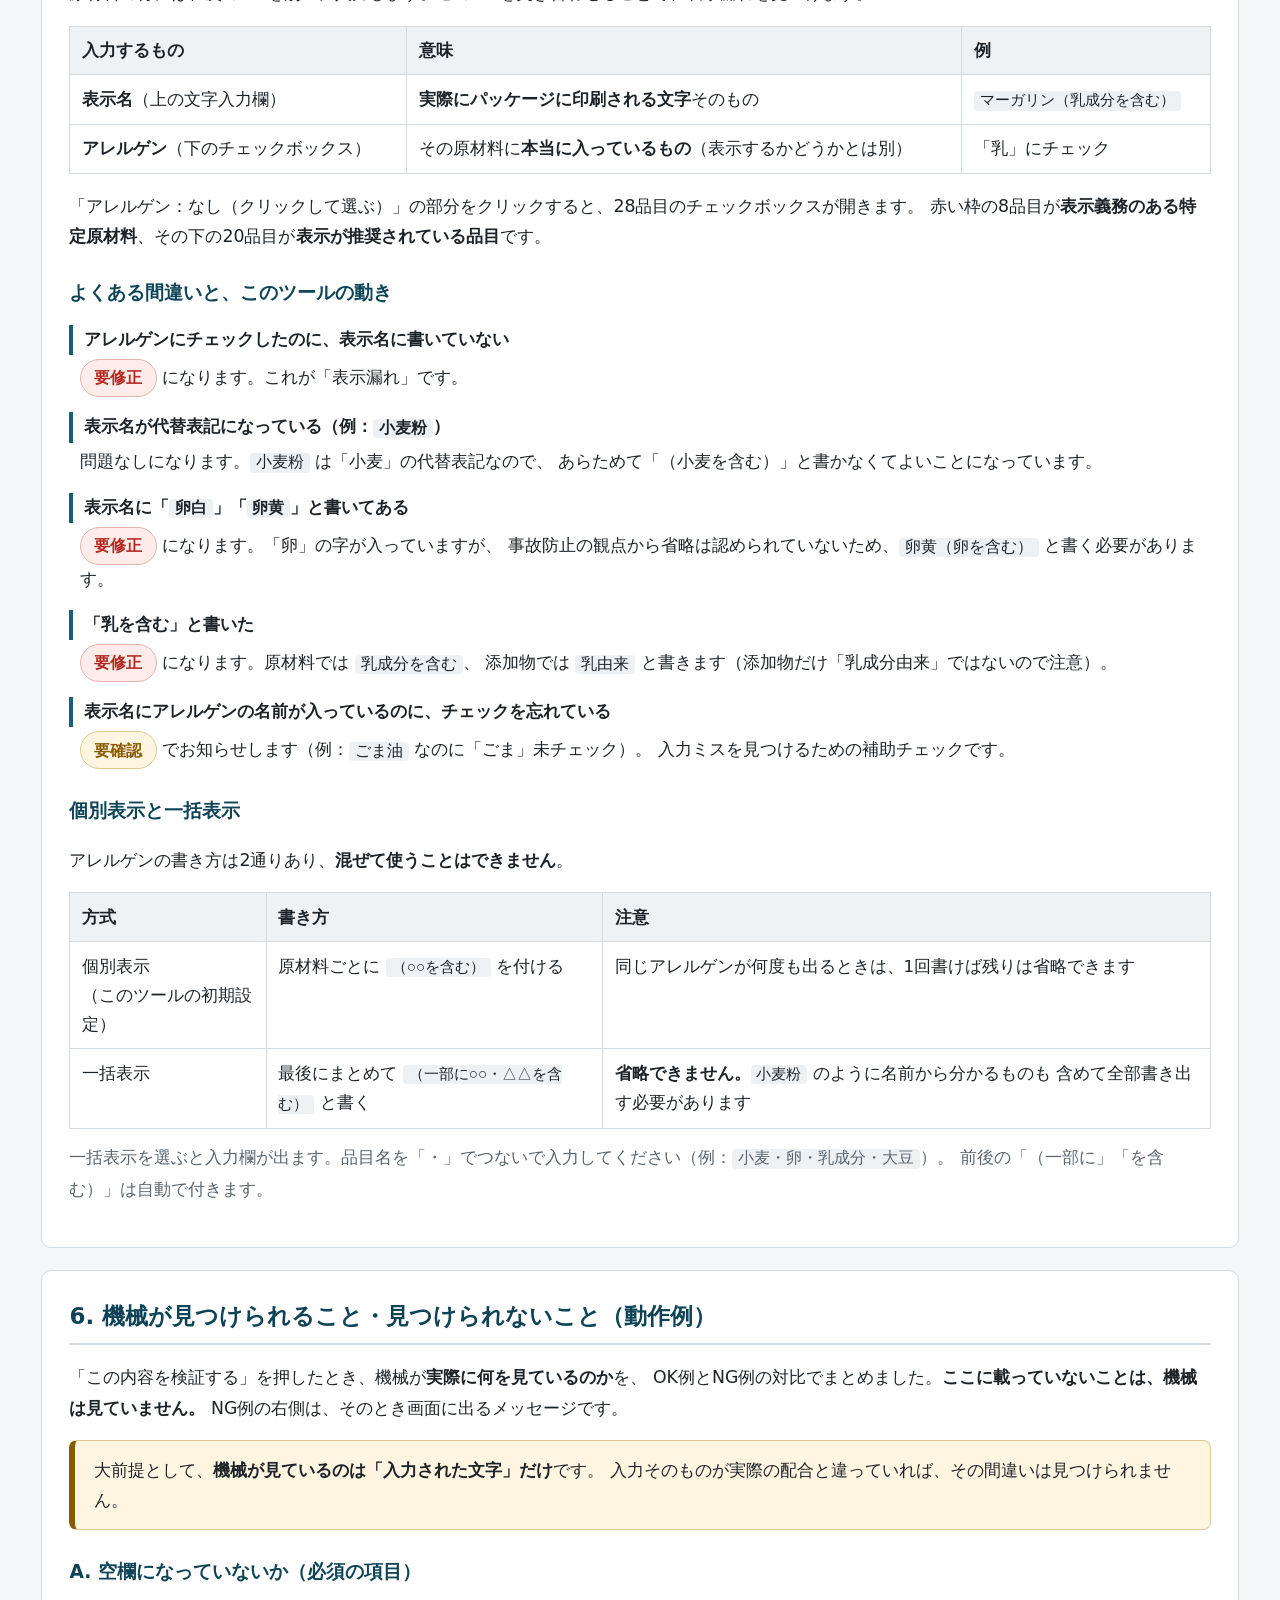
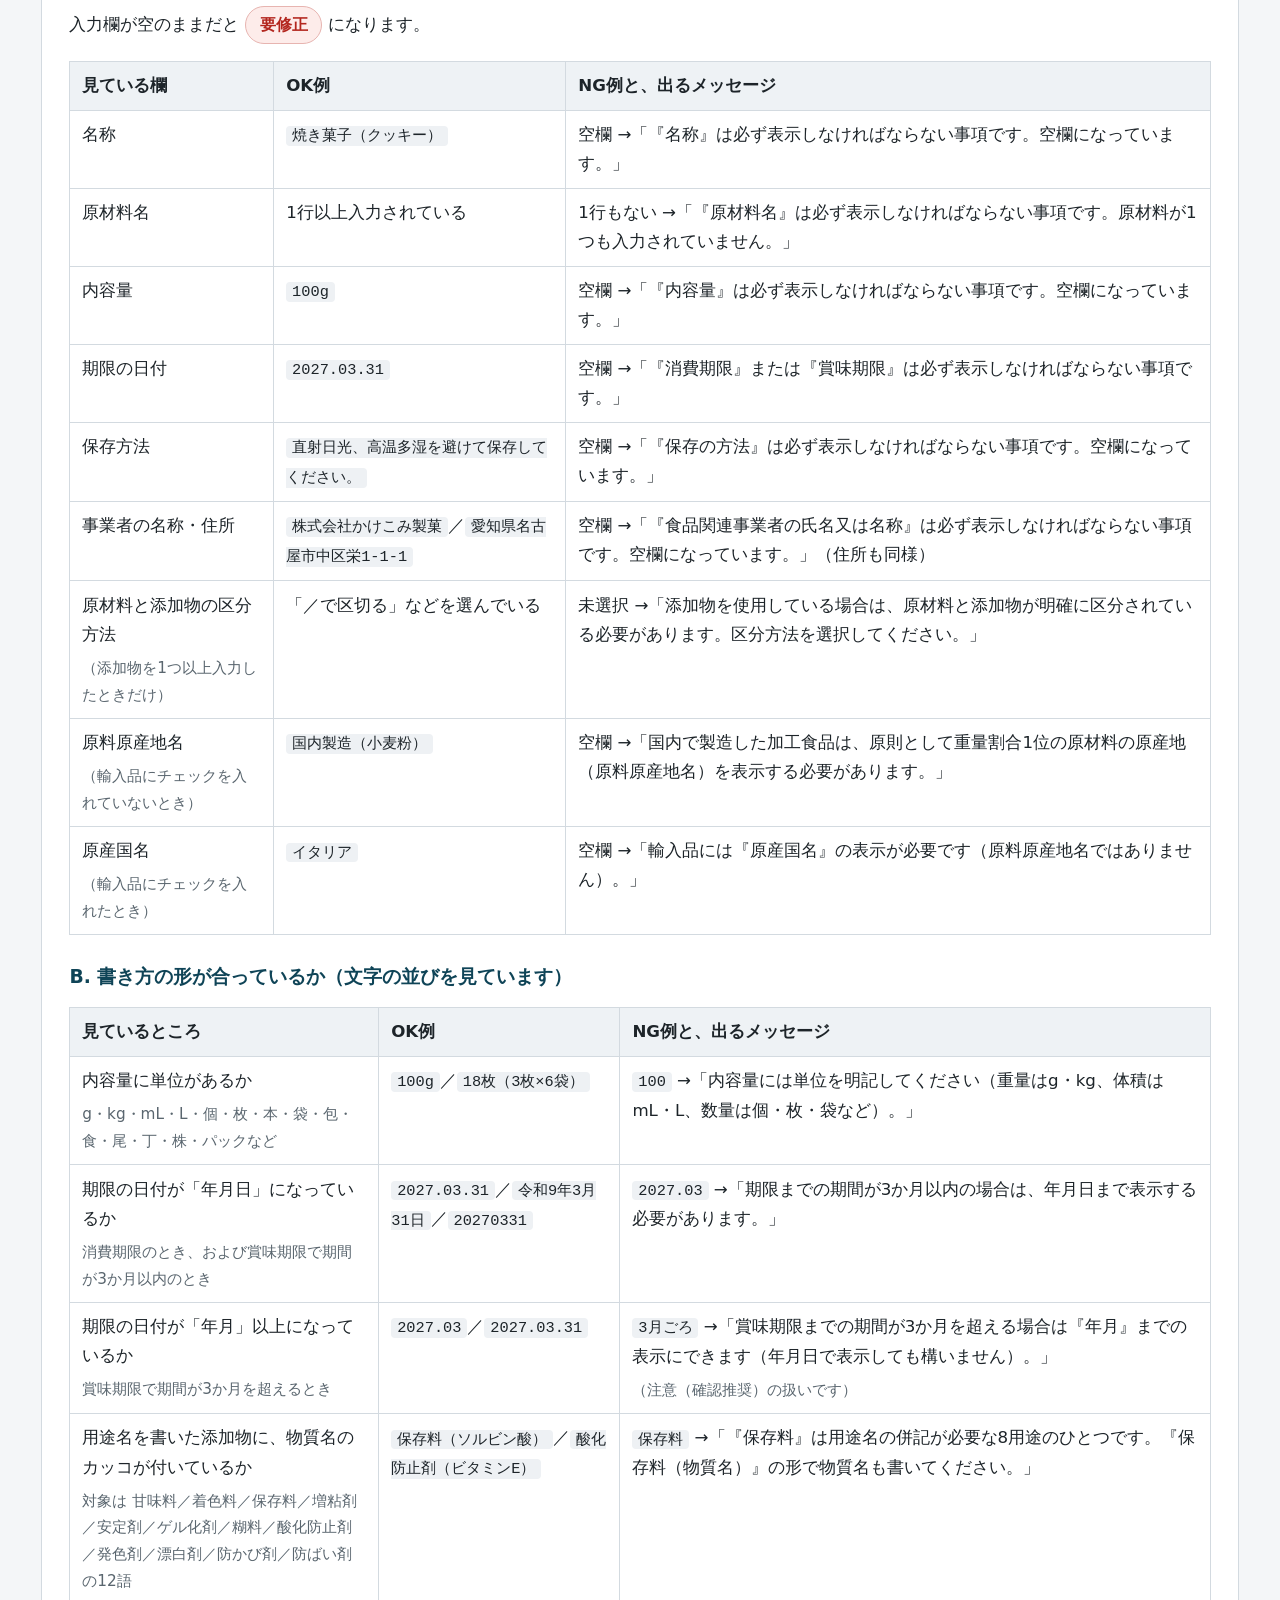
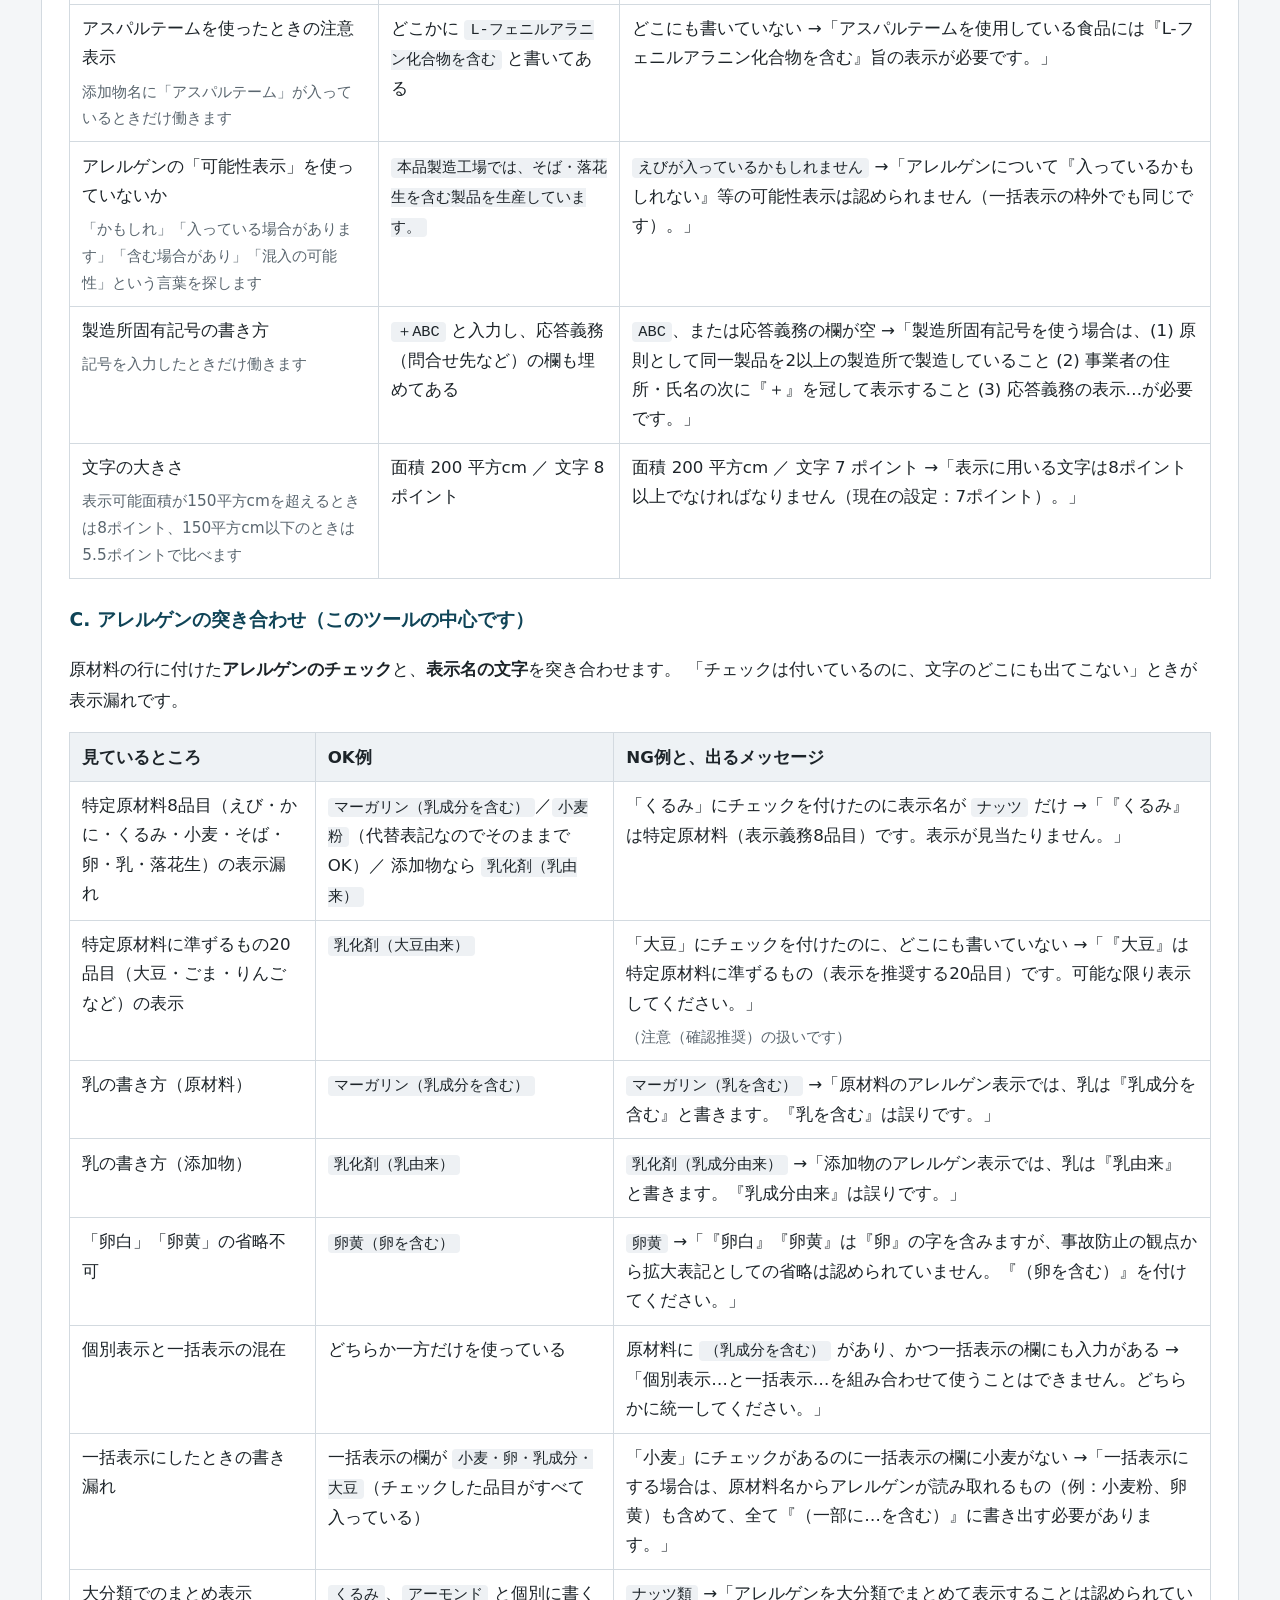
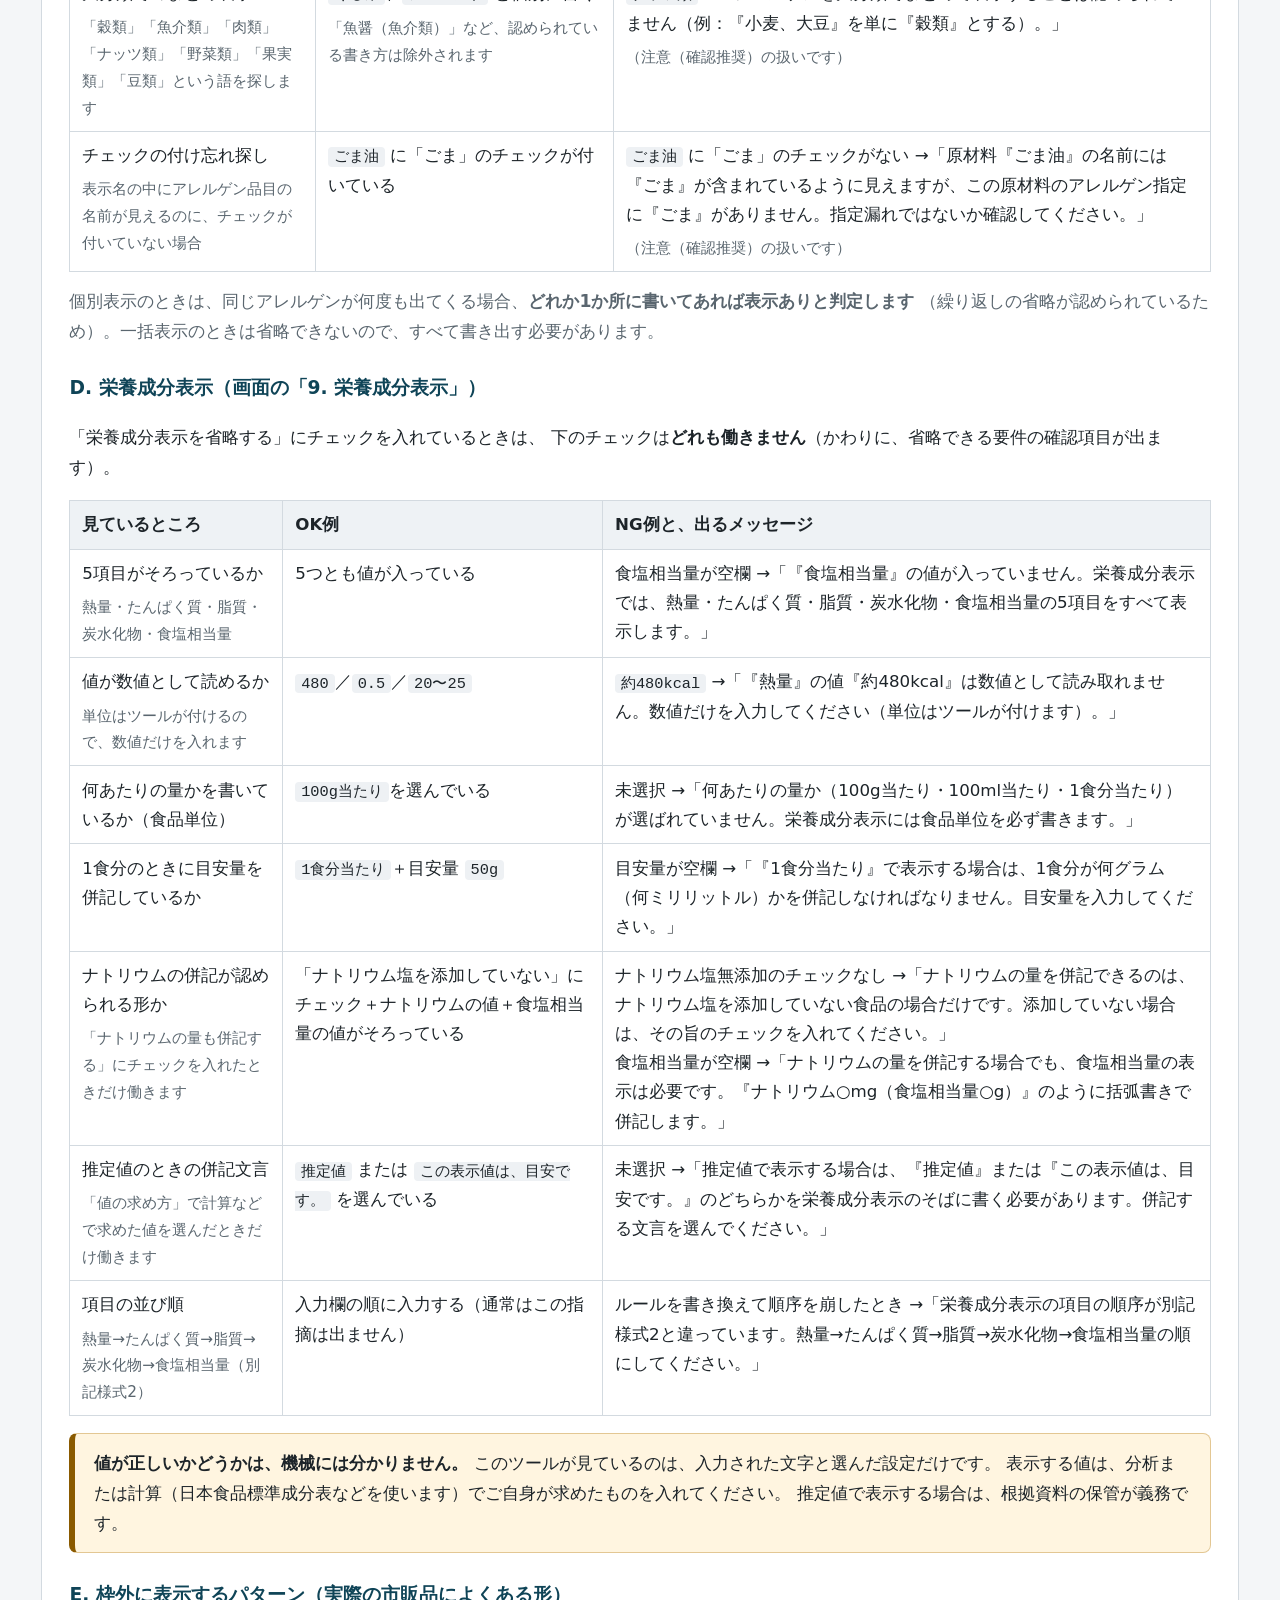
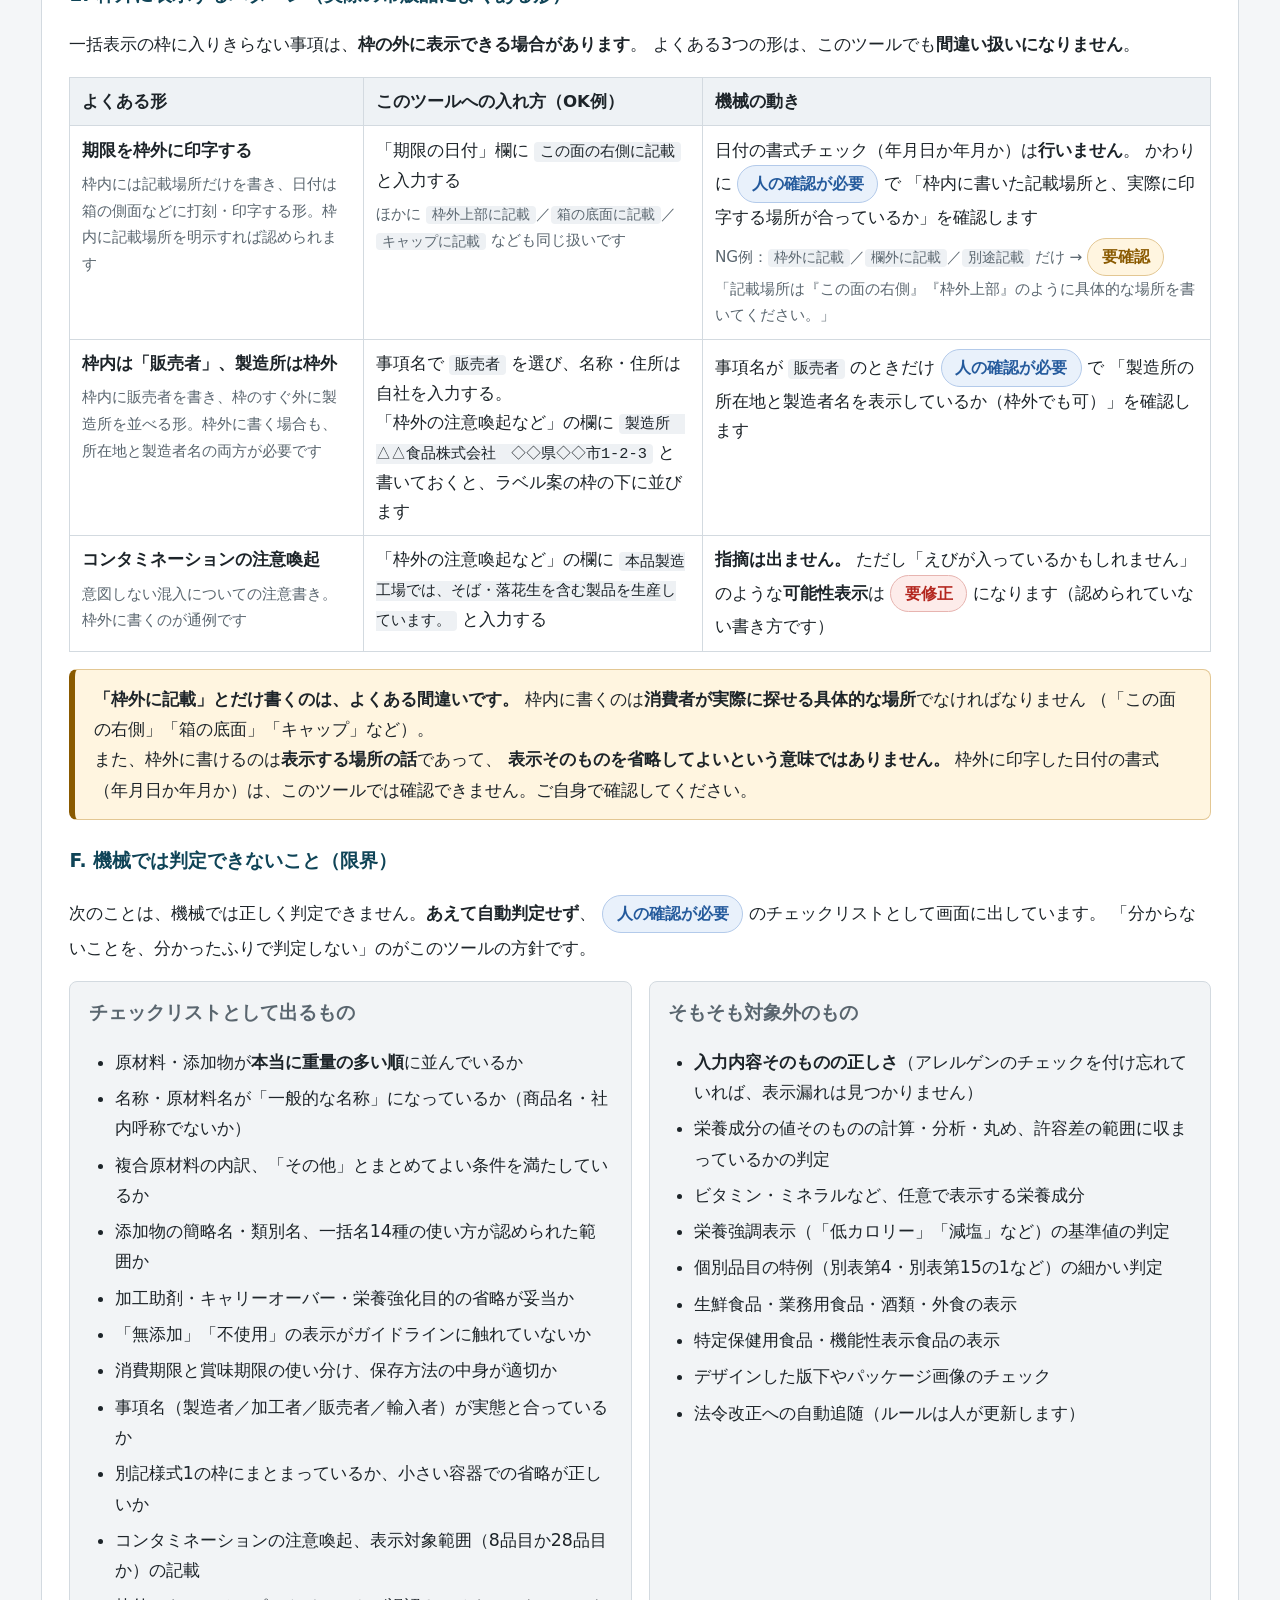
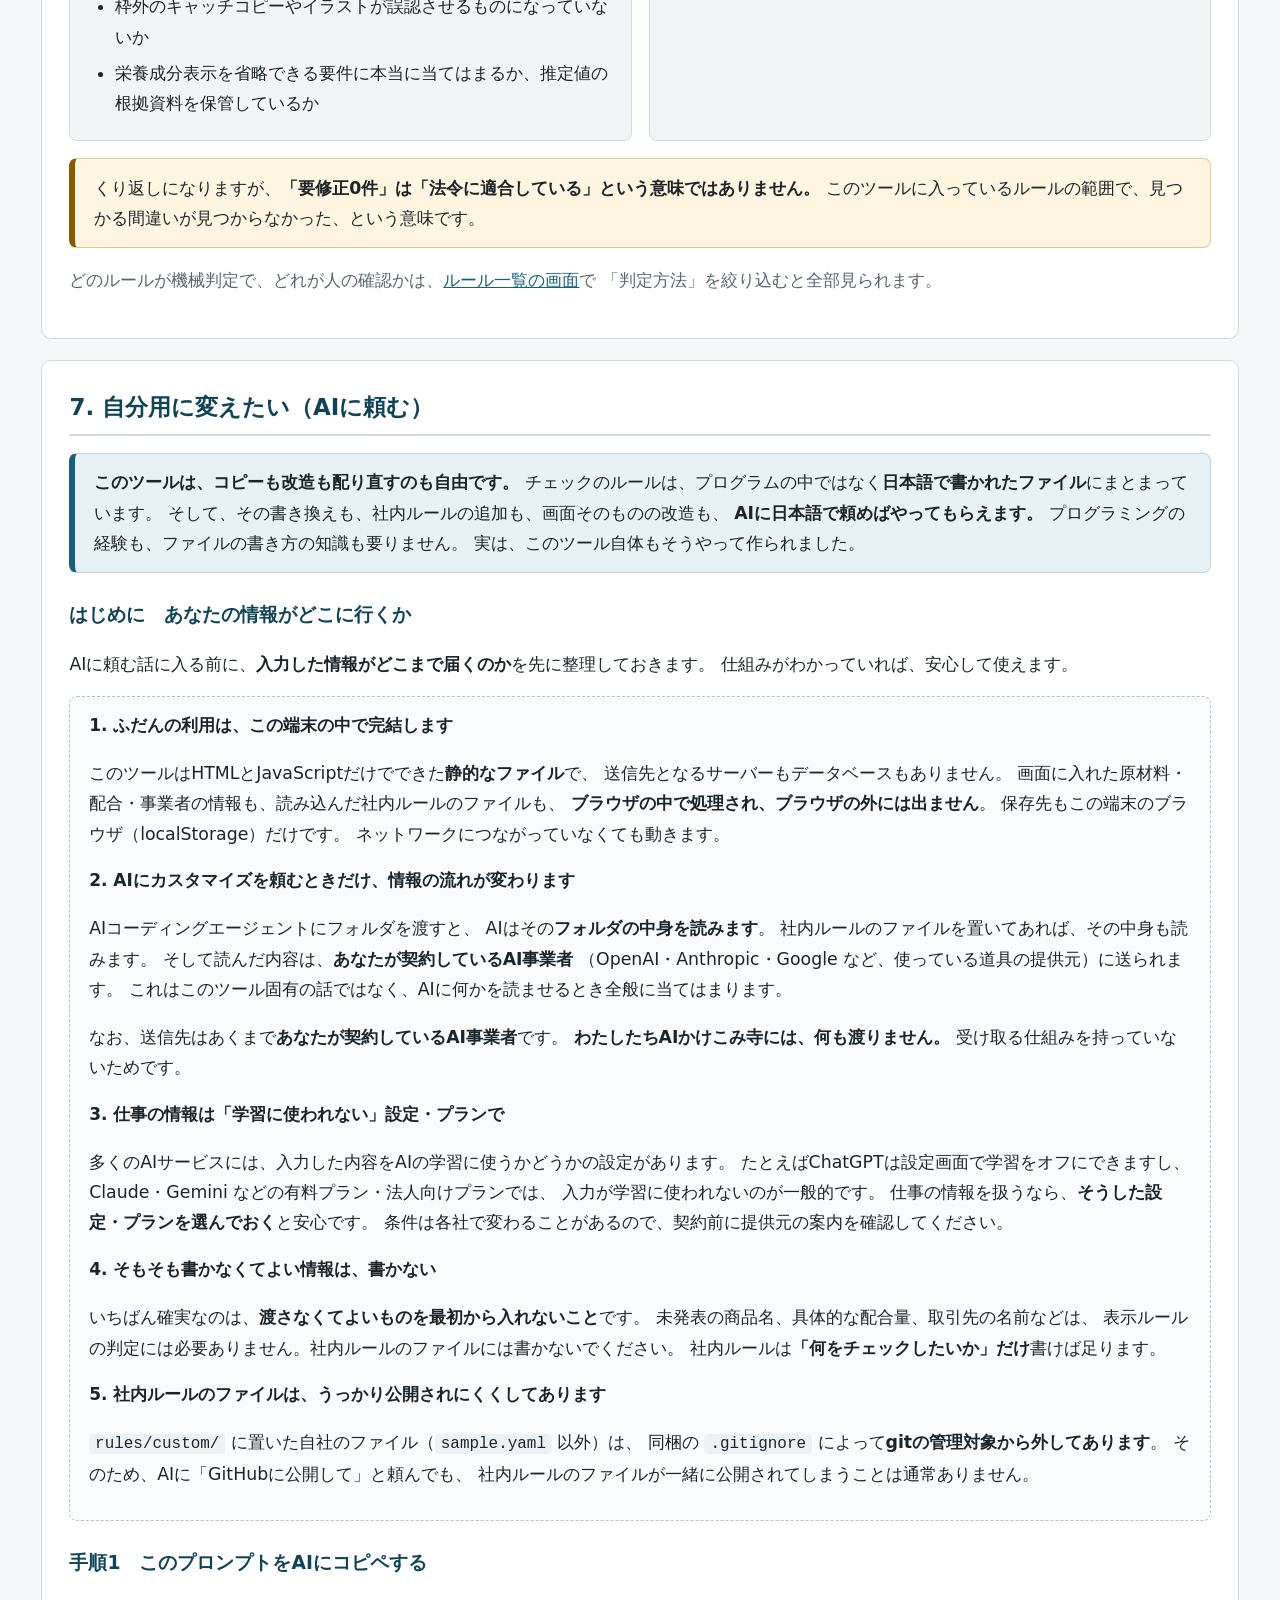
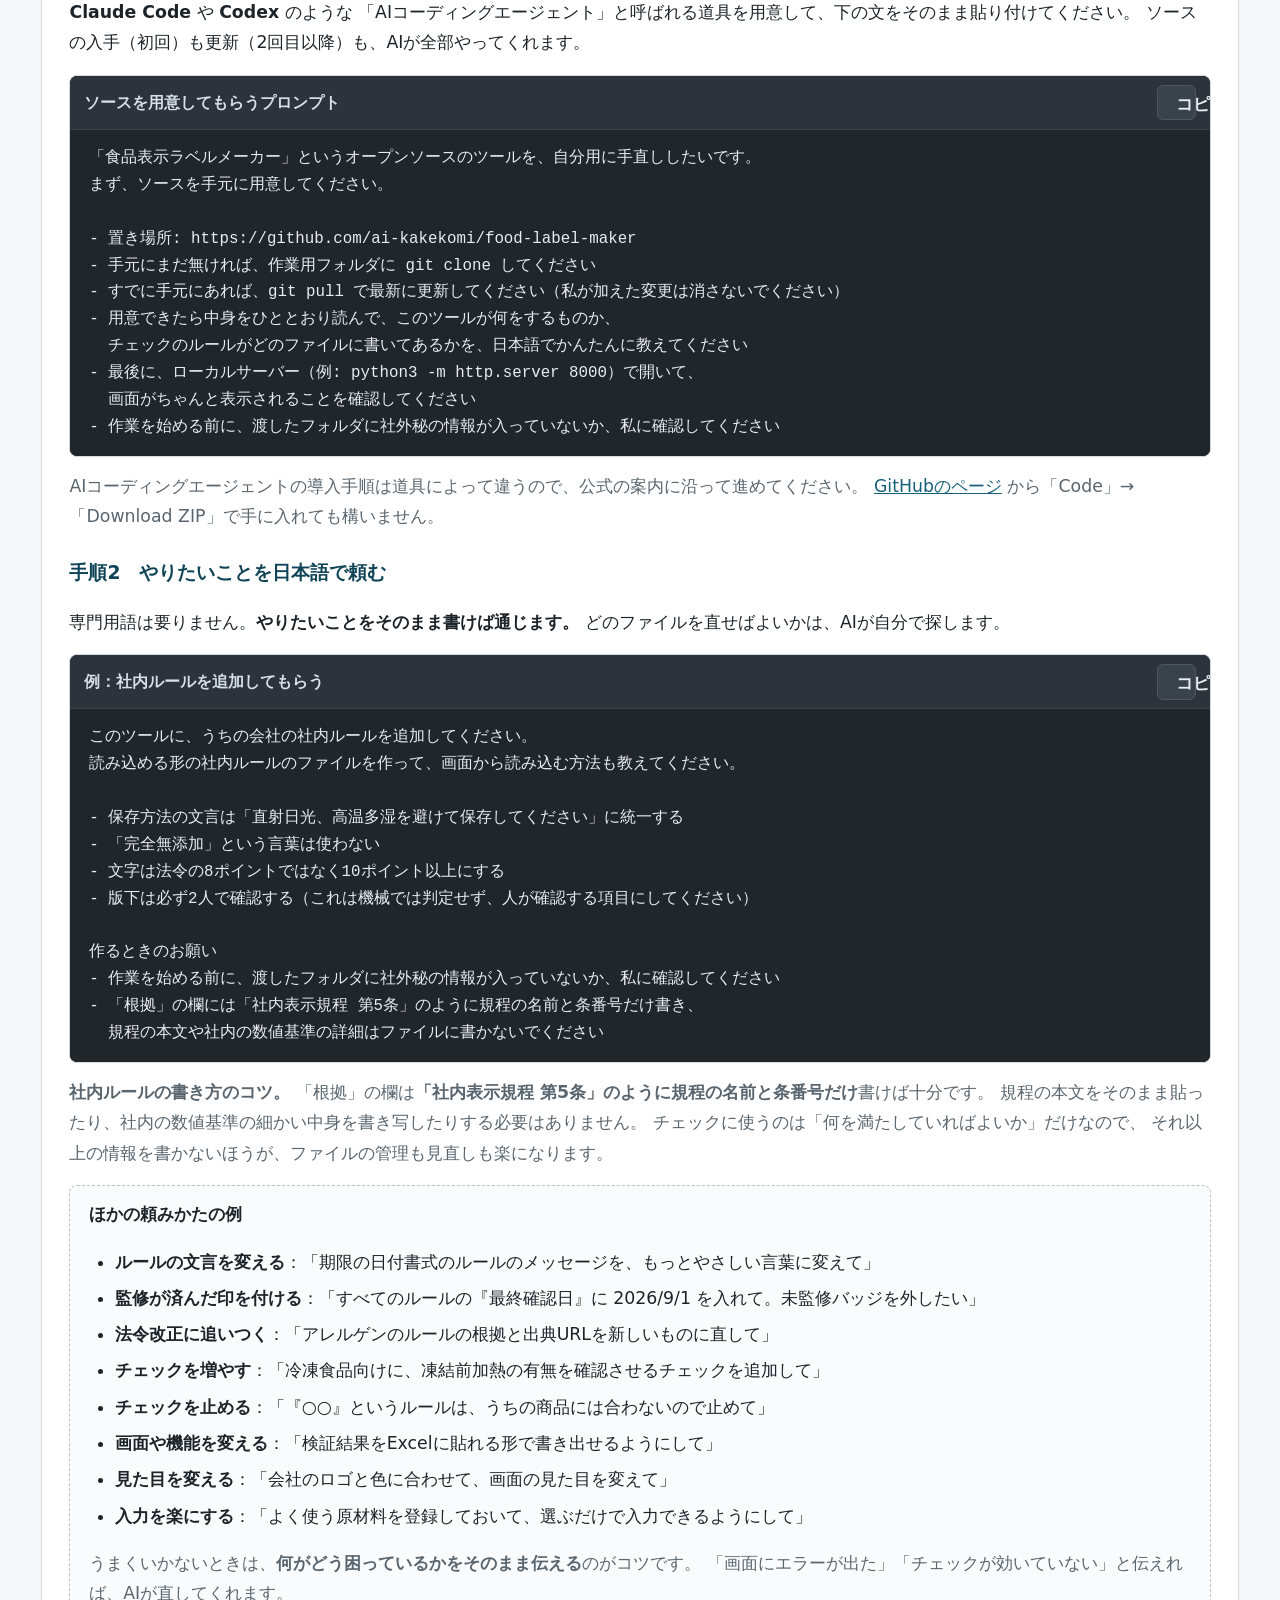
==== commit 6af4c8d0: "マニュアルとREADMEに「情報がどこに行くか」を追加する AIカスタマイズ時に社内ルール等がAI事業者へ渡る点を、ローカル完結の 安心材料から順に説明する節を7章冒頭に追加。コピペプロンプトに社外秘" ====
--- a/manual.html
+++ b/manual.html
@@ -43,7 +43,10 @@
       <li><a href="#result">検証結果の読み方（4つの色分け）</a></li>
       <li><a href="#allergen">アレルゲンの入力のしかた（いちばん大事なところ）</a></li>
       <li><a href="#detect">機械が見つけられること・見つけられないこと（動作例）</a></li>
-      <li><a href="#ask-ai">自分用に変えたい（AIに頼む）</a></li>
+      <li>
+        <a href="#ask-ai">自分用に変えたい（AIに頼む）</a>
+        <span class="help">／ <a href="#data-flow">あなたの情報がどこに行くか</a></span>
+      </li>
       <li><a href="#faq">困ったときは</a></li>
       <li><a href="#disclaimer">免責事項</a></li>
     </ol>
@@ -715,6 +718,65 @@
       実は、このツール自体もそうやって作られました。
     </p>
 
+    <h3 id="data-flow">はじめに　あなたの情報がどこに行くか</h3>
+    <p>
+      AIに頼む話に入る前に、<strong>入力した情報がどこまで届くのか</strong>を先に整理しておきます。
+      仕組みがわかっていれば、安心して使えます。
+    </p>
+
+    <div class="howto">
+      <h4>1. ふだんの利用は、この端末の中で完結します</h4>
+      <p>
+        このツールはHTMLとJavaScriptだけでできた<strong>静的なファイル</strong>で、
+        送信先となるサーバーもデータベースもありません。
+        画面に入れた原材料・配合・事業者の情報も、読み込んだ社内ルールのファイルも、
+        <strong>ブラウザの中で処理され、ブラウザの外には出ません</strong>。
+        保存先もこの端末のブラウザ（localStorage）だけです。
+        ネットワークにつながっていなくても動きます。
+      </p>
+
+      <h4>2. AIにカスタマイズを頼むときだけ、情報の流れが変わります</h4>
+      <p>
+        AIコーディングエージェントにフォルダを渡すと、
+        AIはその<strong>フォルダの中身を読みます</strong>。
+        社内ルールのファイルを置いてあれば、その中身も読みます。
+        そして読んだ内容は、<strong>あなたが契約しているAI事業者</strong>
+        （OpenAI・Anthropic・Google など、使っている道具の提供元）に送られます。
+        これはこのツール固有の話ではなく、AIに何かを読ませるとき全般に当てはまります。
+      </p>
+      <p>
+        なお、送信先はあくまで<strong>あなたが契約しているAI事業者</strong>です。
+        <strong>わたしたちAIかけこみ寺には、何も渡りません。</strong>
+        受け取る仕組みを持っていないためです。
+      </p>
+
+      <h4>3. 仕事の情報は「学習に使われない」設定・プランで</h4>
+      <p>
+        多くのAIサービスには、入力した内容をAIの学習に使うかどうかの設定があります。
+        たとえばChatGPTは設定画面で学習をオフにできますし、
+        Claude・Gemini などの有料プラン・法人向けプランでは、
+        入力が学習に使われないのが一般的です。
+        仕事の情報を扱うなら、<strong>そうした設定・プランを選んでおく</strong>と安心です。
+        条件は各社で変わることがあるので、契約前に提供元の案内を確認してください。
+      </p>
+
+      <h4>4. そもそも書かなくてよい情報は、書かない</h4>
+      <p>
+        いちばん確実なのは、<strong>渡さなくてよいものを最初から入れないこと</strong>です。
+        未発表の商品名、具体的な配合量、取引先の名前などは、
+        表示ルールの判定には必要ありません。社内ルールのファイルには書かないでください。
+        社内ルールは<strong>「何をチェックしたいか」だけ</strong>書けば足ります。
+      </p>
+
+      <h4>5. 社内ルールのファイルは、うっかり公開されにくくしてあります</h4>
+      <p>
+        <code>rules/custom/</code> に置いた自社のファイル（<code>sample.yaml</code> 以外）は、
+        同梱の <code>.gitignore</code> によって<strong>gitの管理対象から外してあります</strong>。
+        そのため、AIに「GitHubに公開して」と頼んでも、
+        社内ルールのファイルが一緒に公開されてしまうことは通常ありません。
+      </p>
+    </div>
+
     <h3>手順1　このプロンプトをAIにコピペする</h3>
     <p>
       <strong>Claude Code</strong> や <strong>Codex</strong> のような
@@ -736,7 +798,8 @@
 - 用意できたら中身をひととおり読んで、このツールが何をするものか、
   チェックのルールがどのファイルに書いてあるかを、日本語でかんたんに教えてください
 - 最後に、ローカルサーバー（例: python3 -m http.server 8000）で開いて、
-  画面がちゃんと表示されることを確認してください</pre>
+  画面がちゃんと表示されることを確認してください
+- 作業を始める前に、渡したフォルダに社外秘の情報が入っていないか、私に確認してください</pre>
     </div>
 
     <p class="help">
@@ -762,8 +825,21 @@
 - 保存方法の文言は「直射日光、高温多湿を避けて保存してください」に統一する
 - 「完全無添加」という言葉は使わない
 - 文字は法令の8ポイントではなく10ポイント以上にする
-- 版下は必ず2人で確認する（これは機械では判定せず、人が確認する項目にしてください）</pre>
+- 版下は必ず2人で確認する（これは機械では判定せず、人が確認する項目にしてください）
+
+作るときのお願い
+- 作業を始める前に、渡したフォルダに社外秘の情報が入っていないか、私に確認してください
+- 「根拠」の欄には「社内表示規程 第5条」のように規程の名前と条番号だけ書き、
+  規程の本文や社内の数値基準の詳細はファイルに書かないでください</pre>
     </div>
+
+    <p class="help">
+      <strong>社内ルールの書き方のコツ。</strong>
+      「根拠」の欄は<strong>「社内表示規程 第5条」のように規程の名前と条番号だけ</strong>書けば十分です。
+      規程の本文をそのまま貼ったり、社内の数値基準の細かい中身を書き写したりする必要はありません。
+      チェックに使うのは「何を満たしていればよいか」だけなので、
+      それ以上の情報を書かないほうが、ファイルの管理も見直しも楽になります。
+    </p>
 
     <div class="howto">
       <h4>ほかの頼みかたの例</h4>
@@ -804,8 +880,11 @@
     </ul>
 
     <p class="callout">
-      社内ルールのファイルも、入力した内容も<strong>この端末の外には出ません。</strong>
+      できあがったツールを<strong>ふだん使っている間は、社内ルールのファイルも入力した内容も
+      この端末の外には出ません。</strong>
       配合や社内規程が外部に送信されることはありません。
+      情報が動くのは、この章の冒頭で説明したとおり
+      <a href="#data-flow">AIにカスタマイズを頼むときだけ</a>です。
     </p>
 
     <h3>ライセンスと、改造版の公開について</h3>
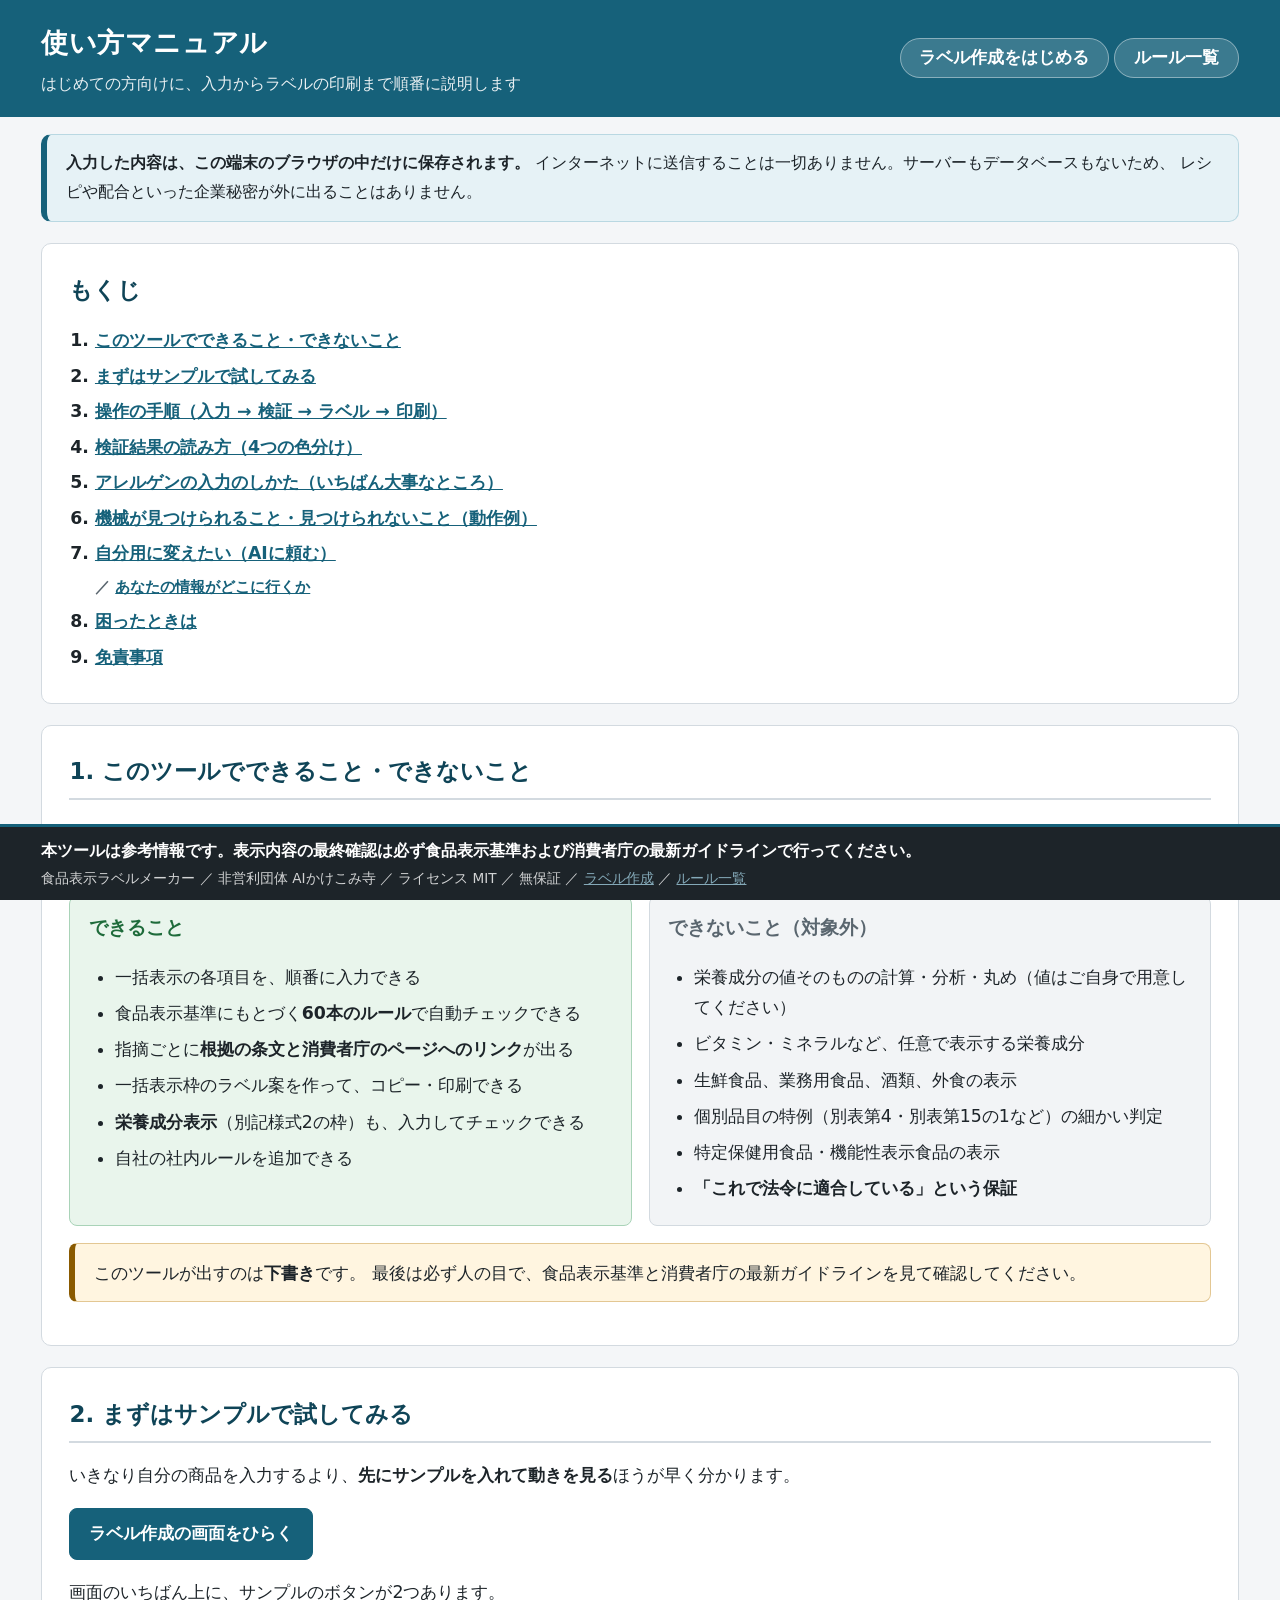
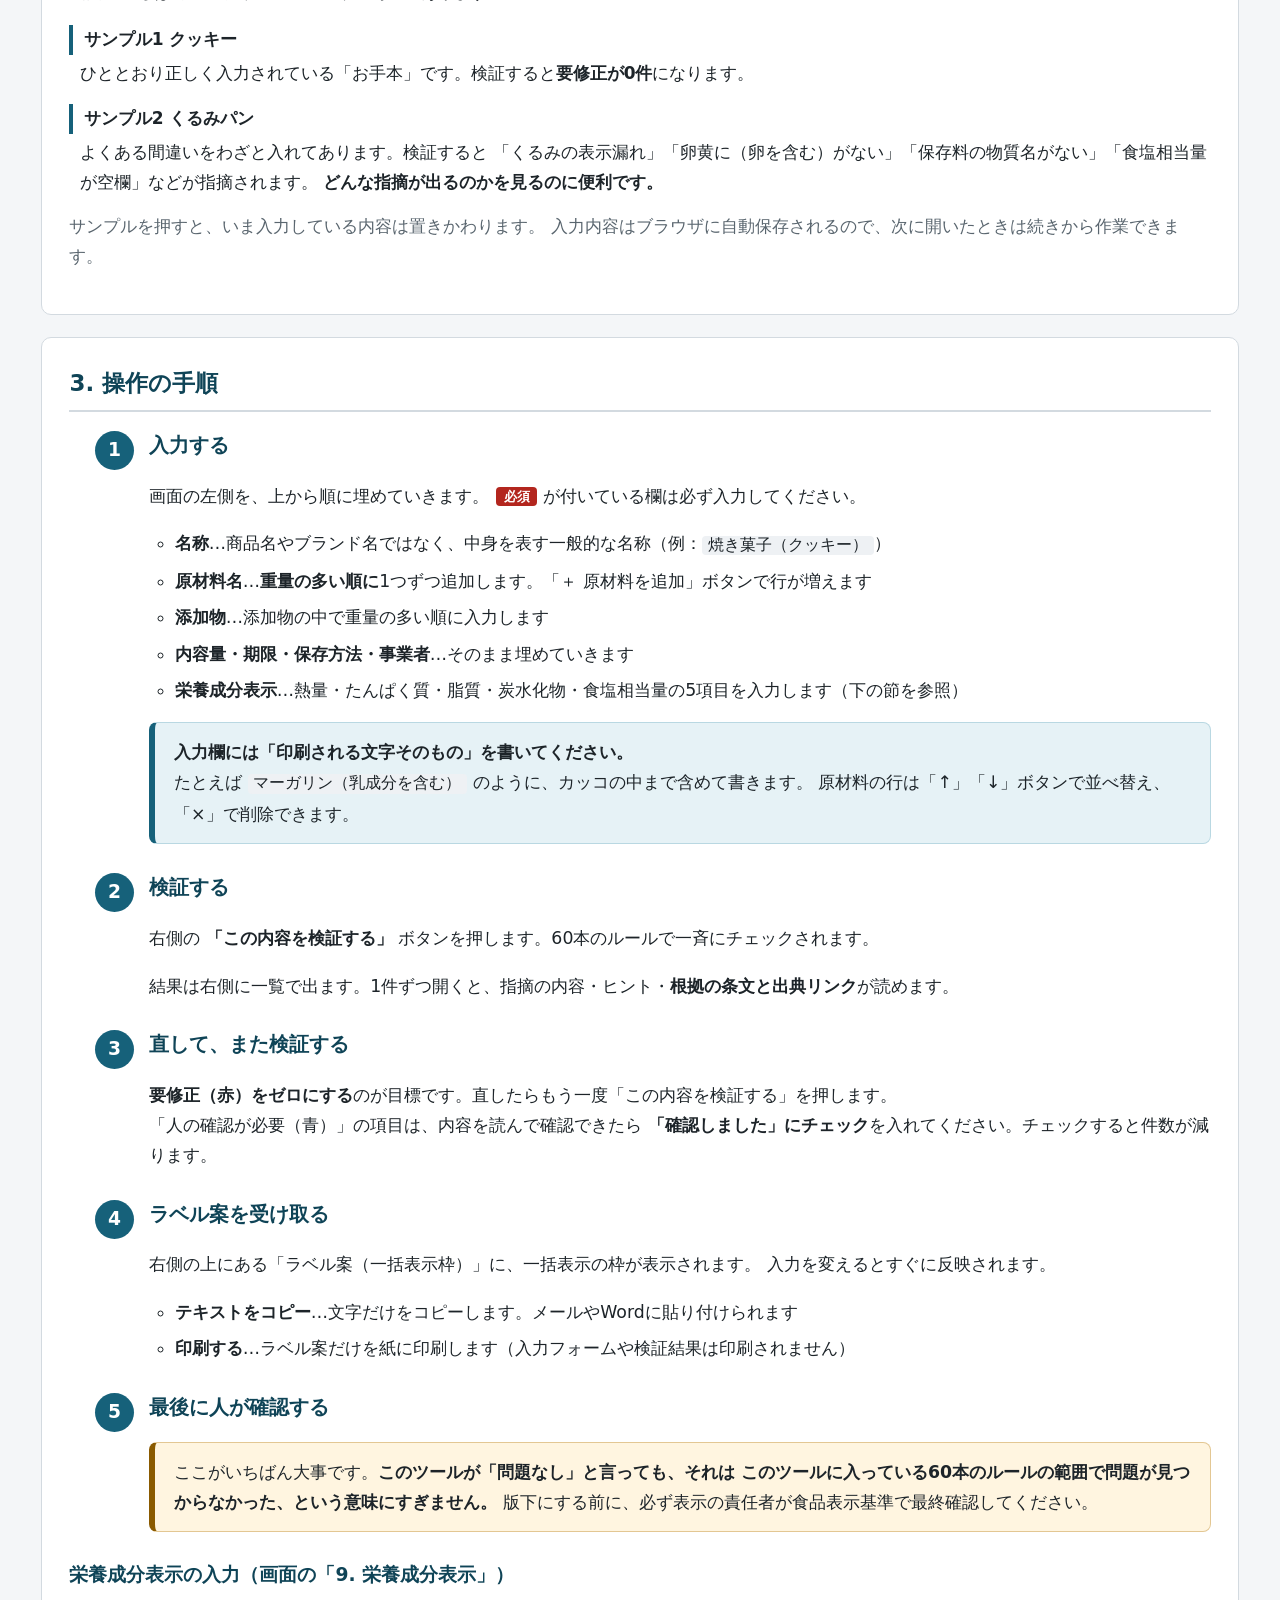
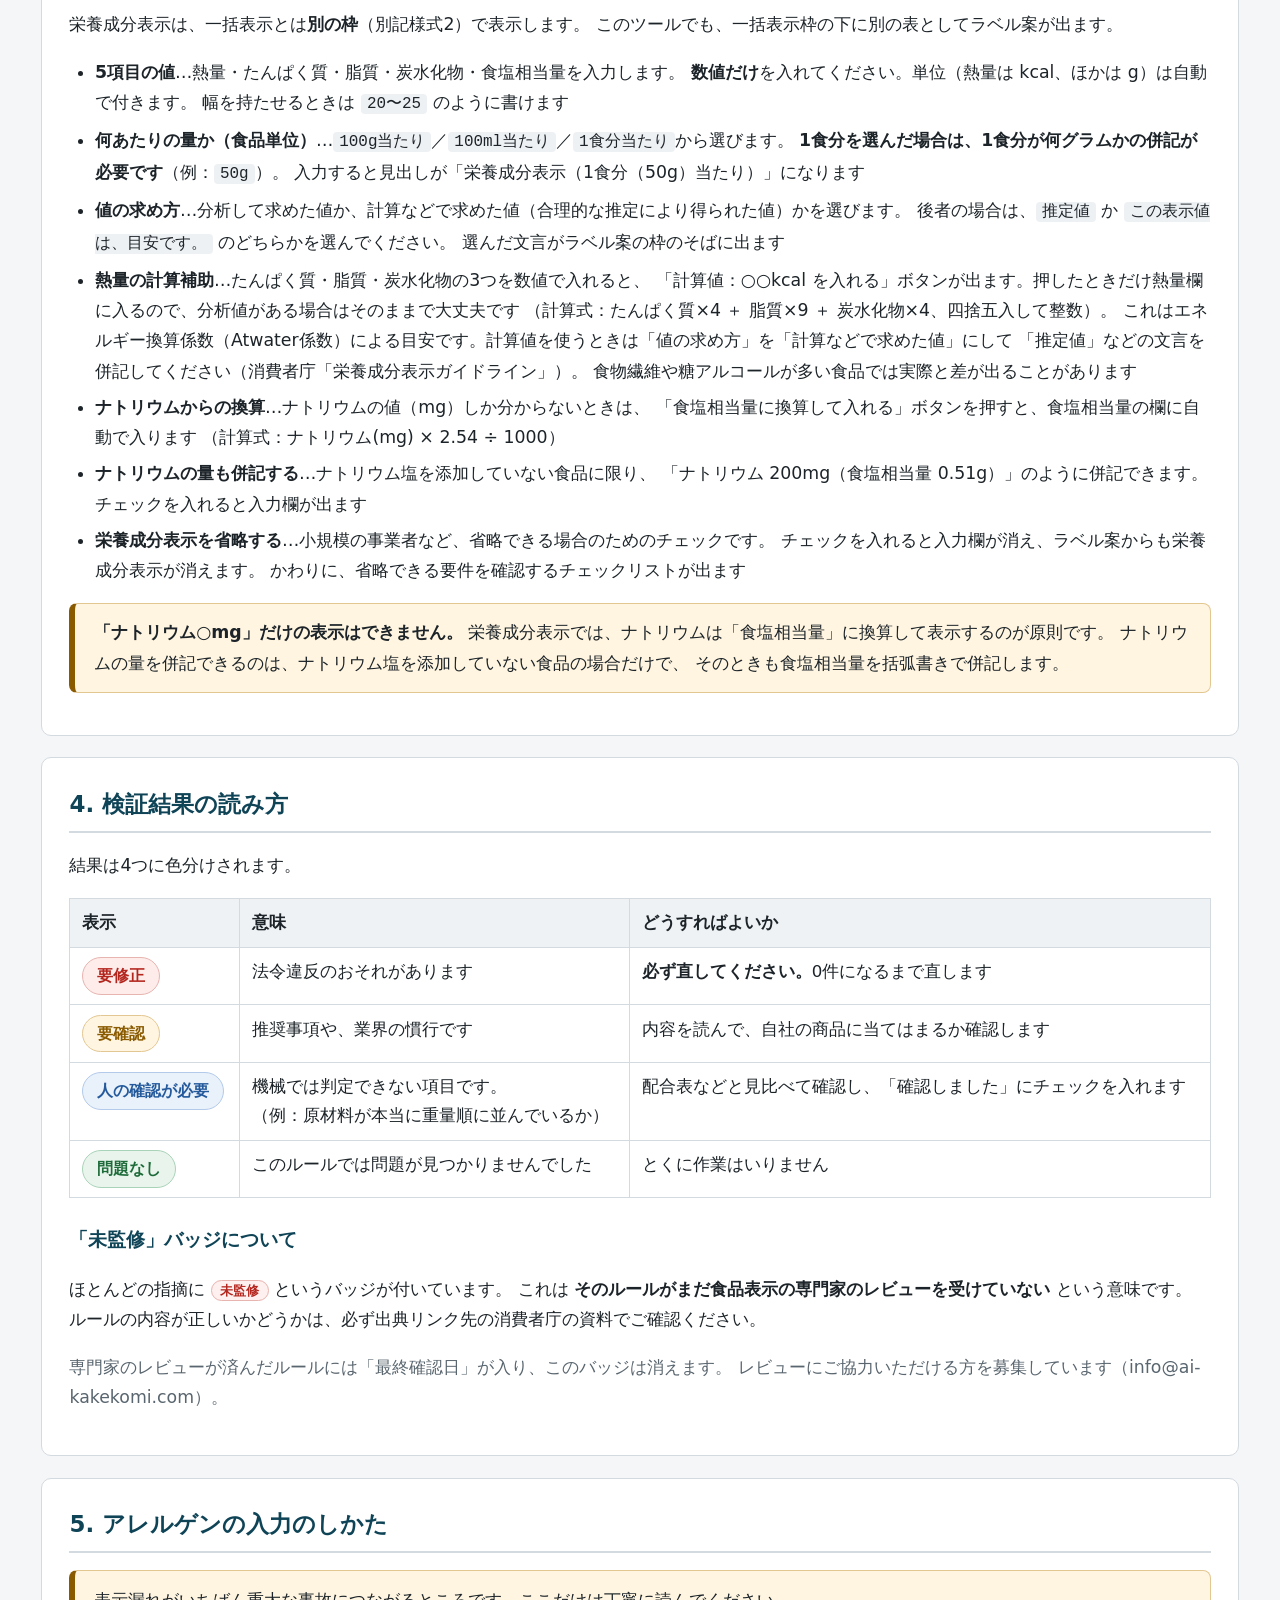
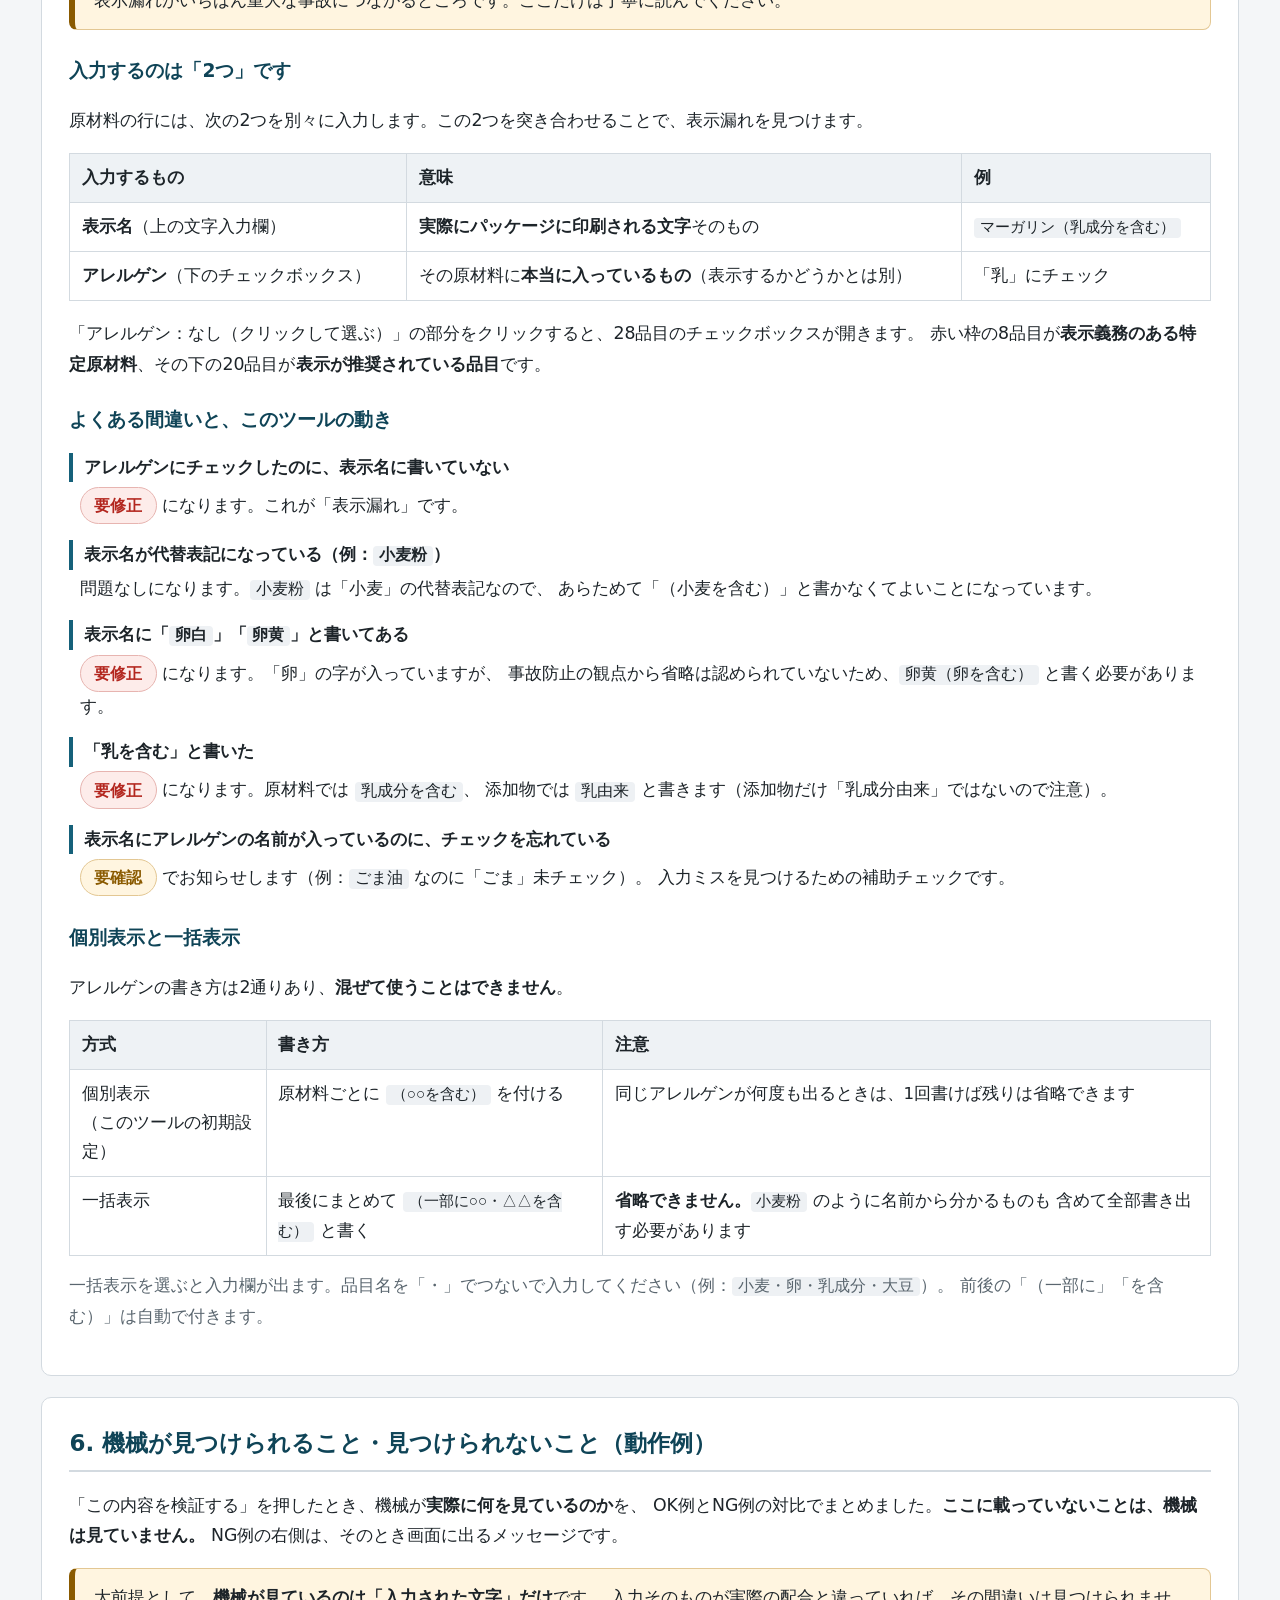
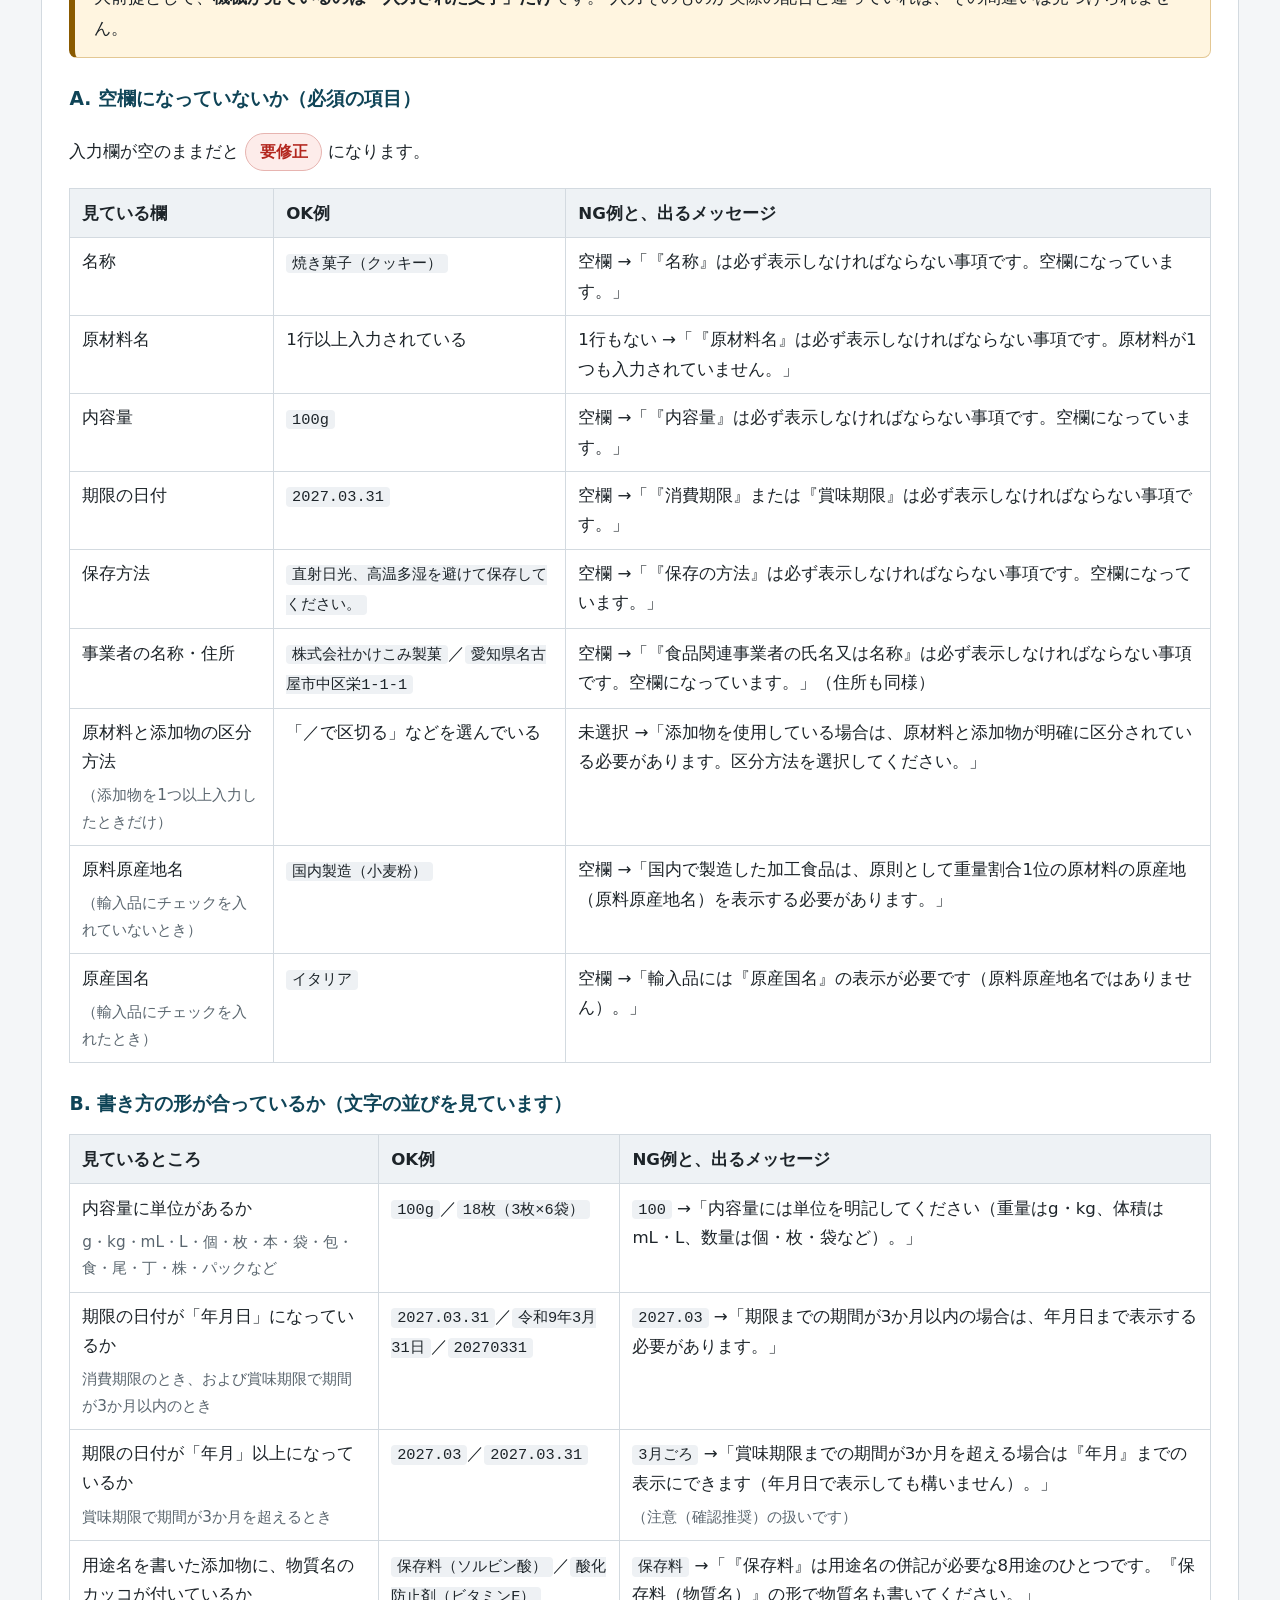
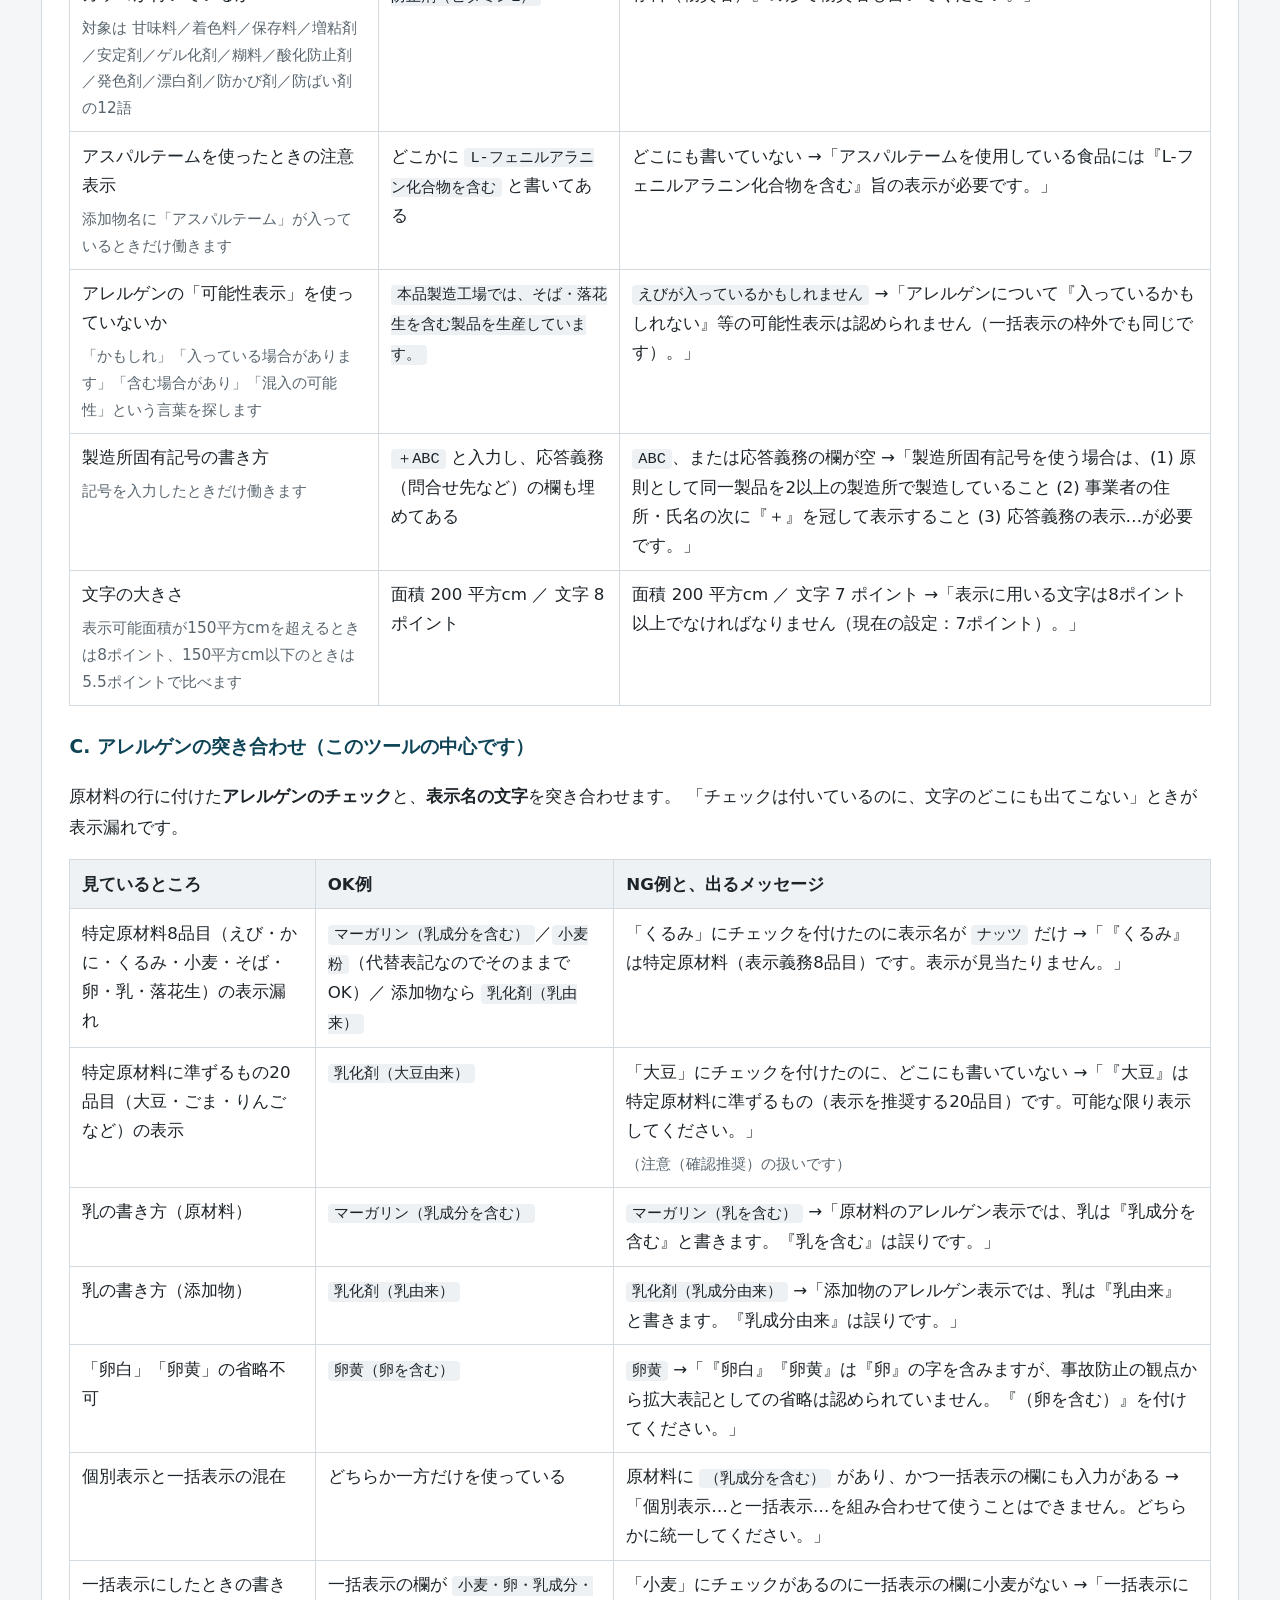
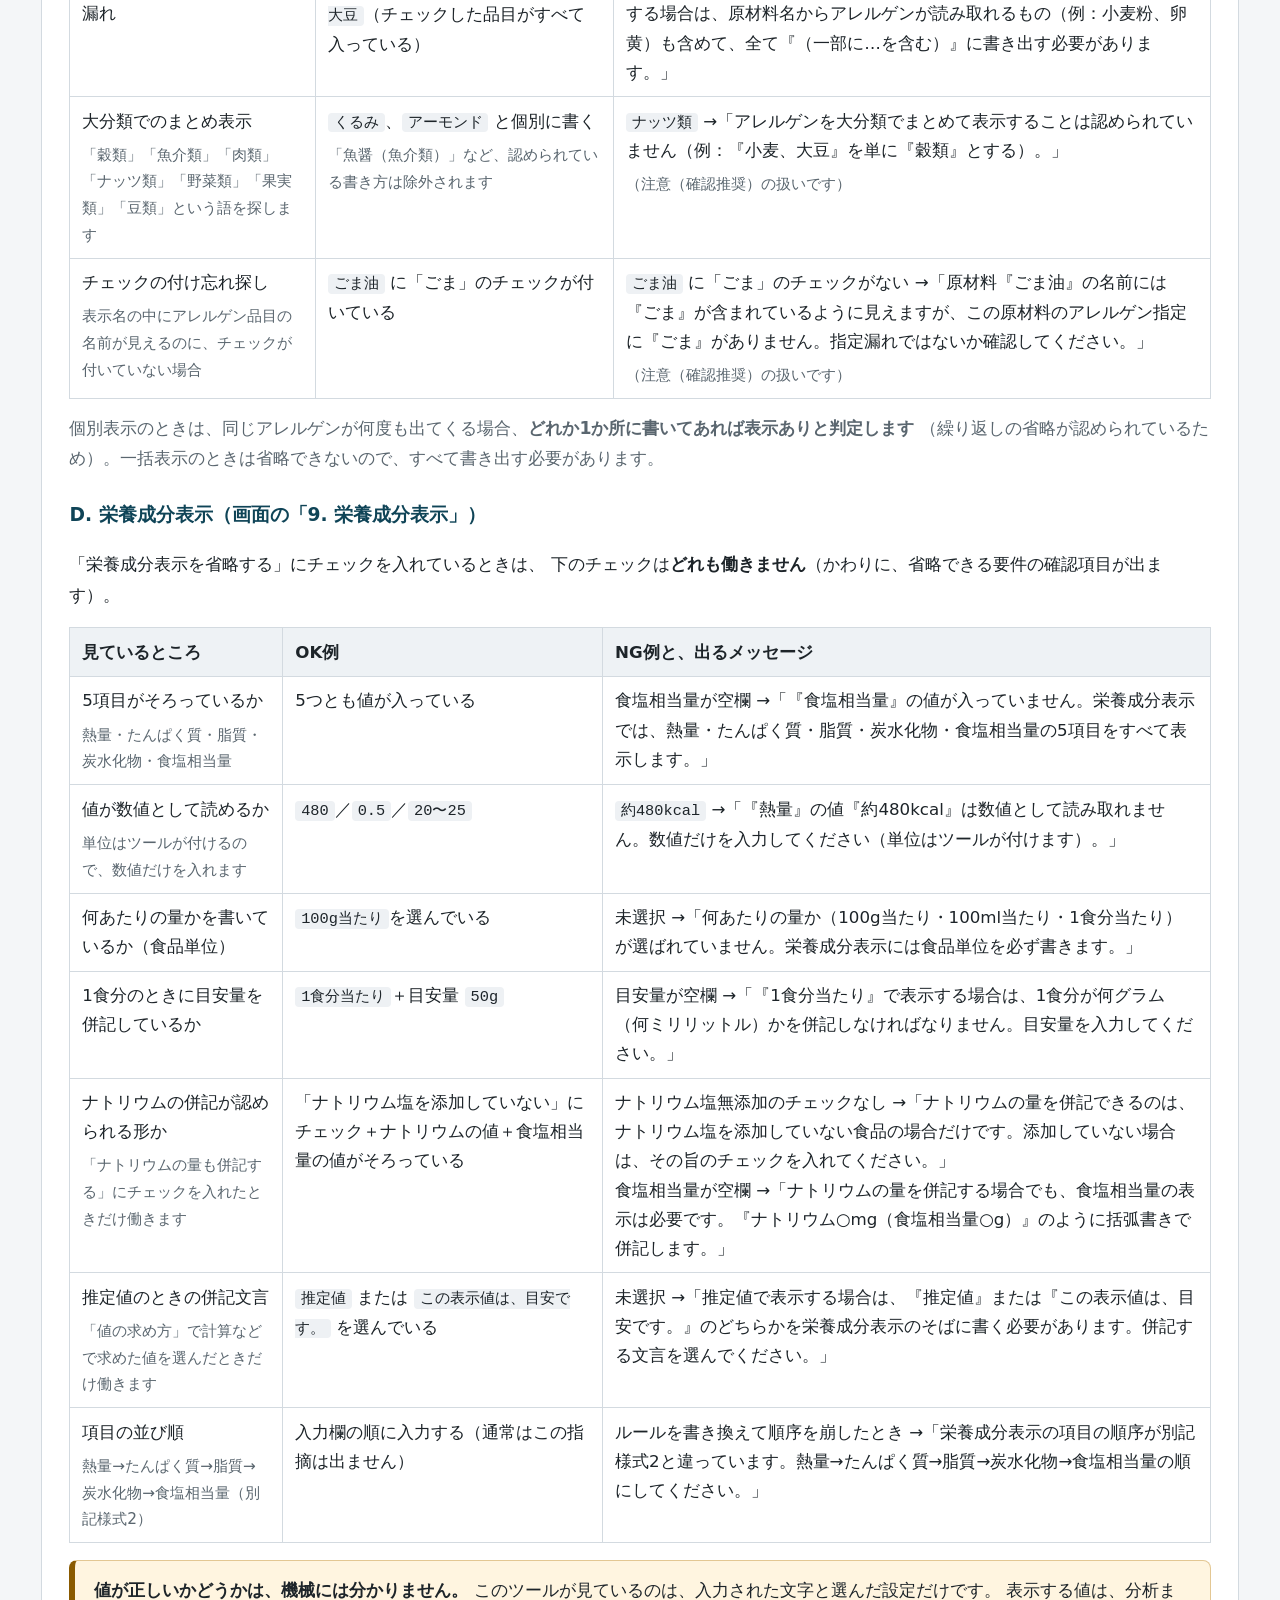
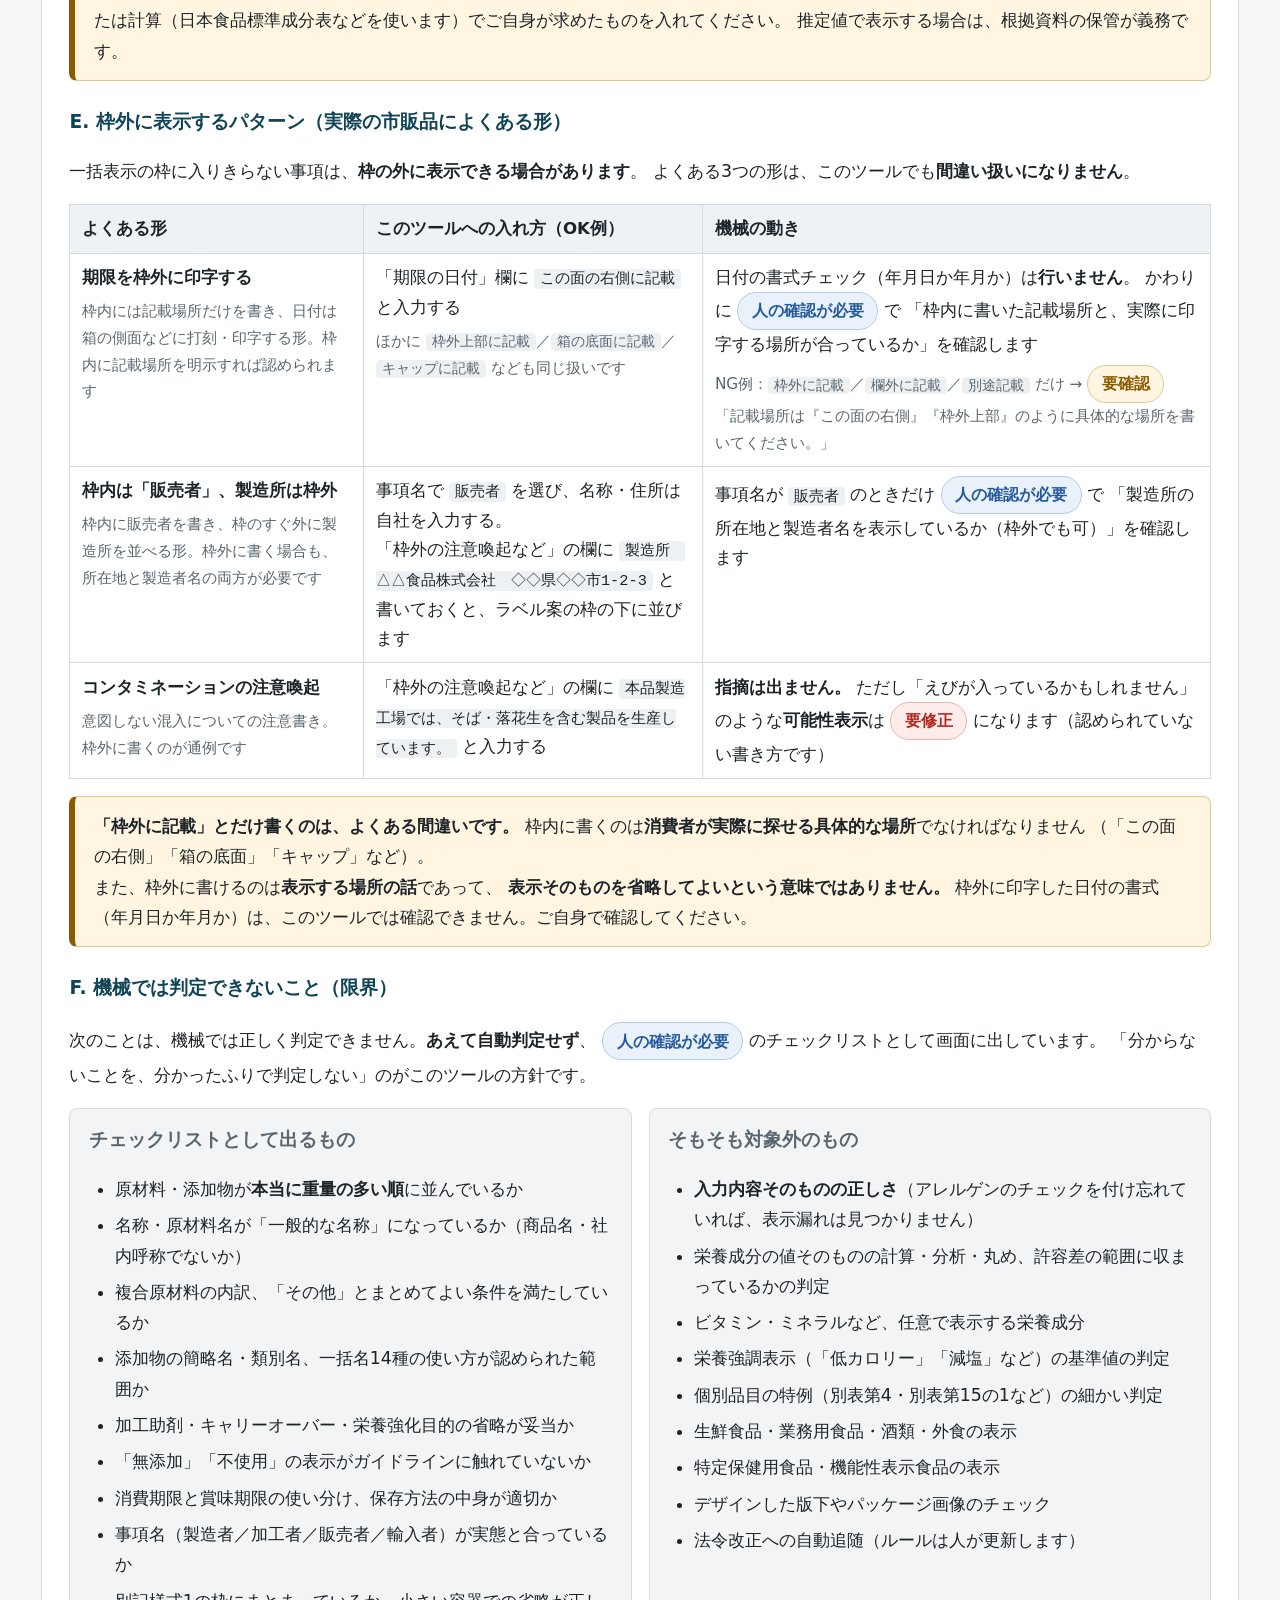
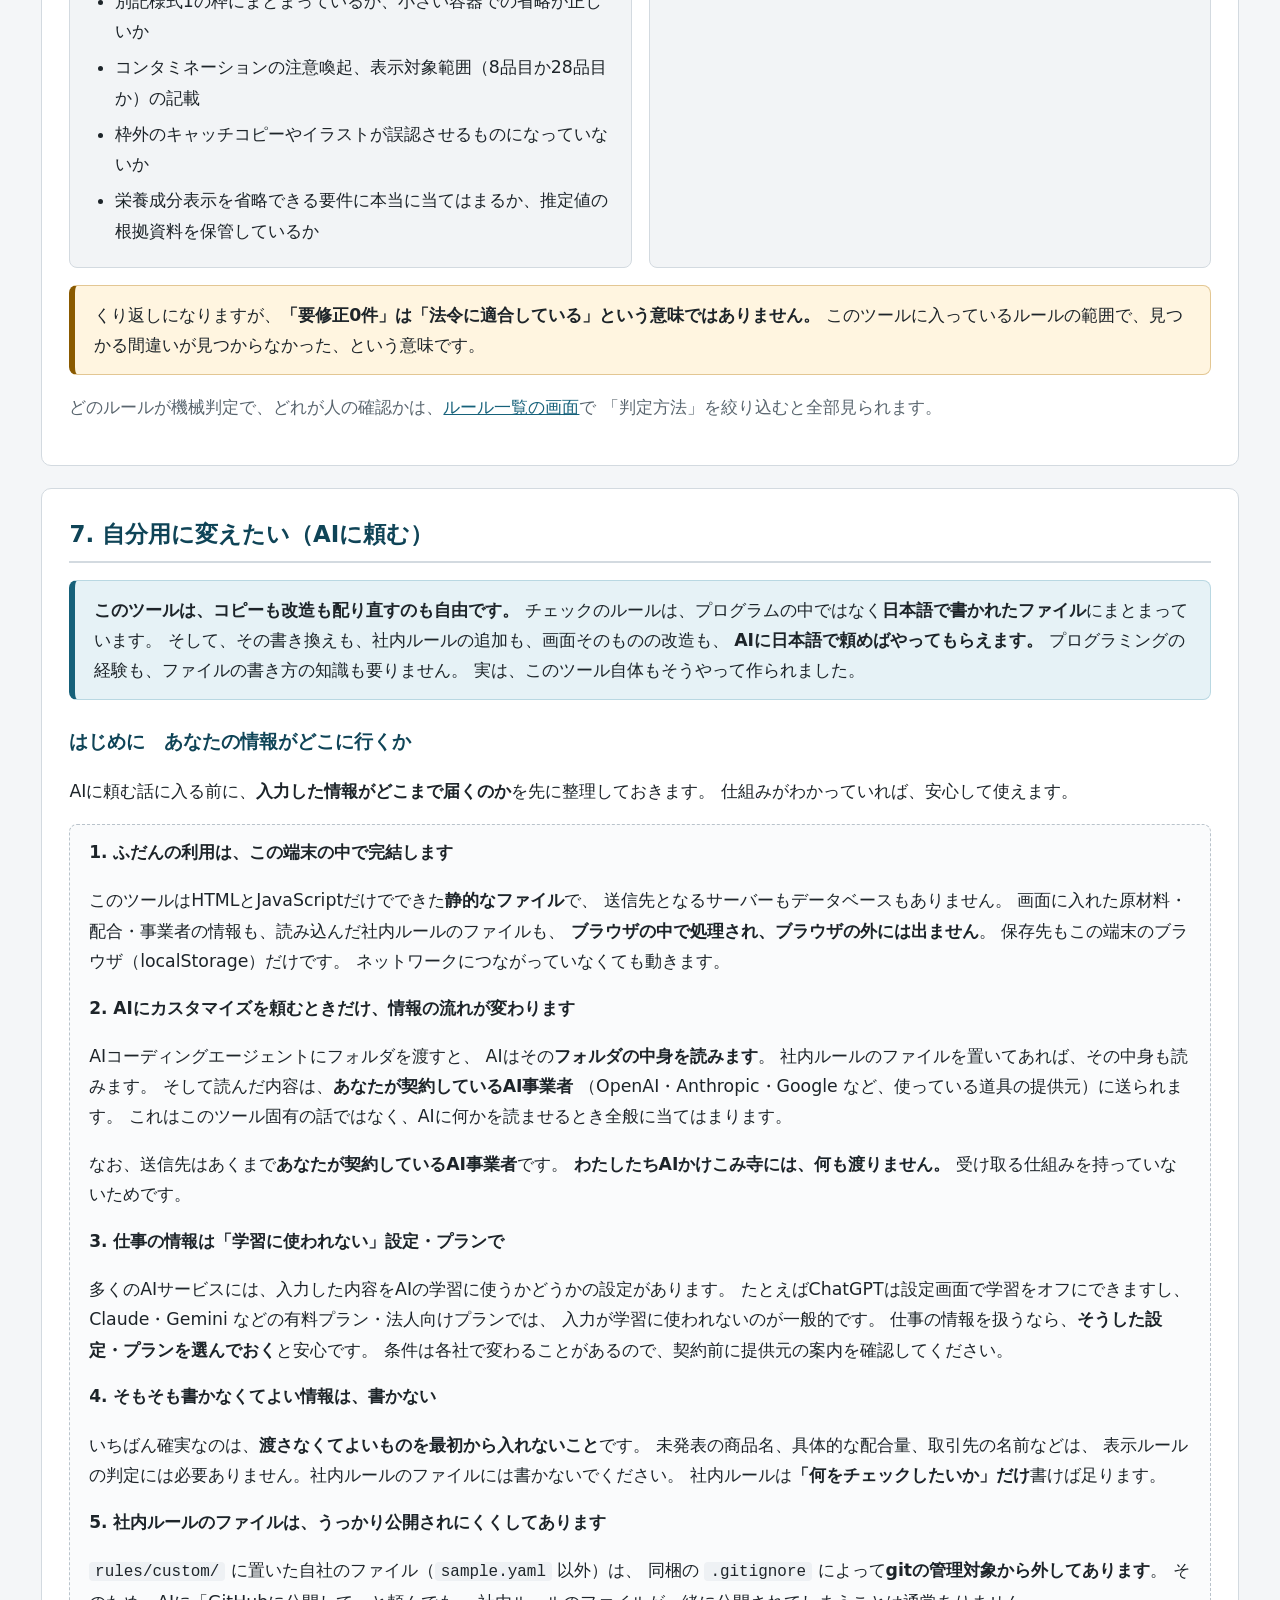
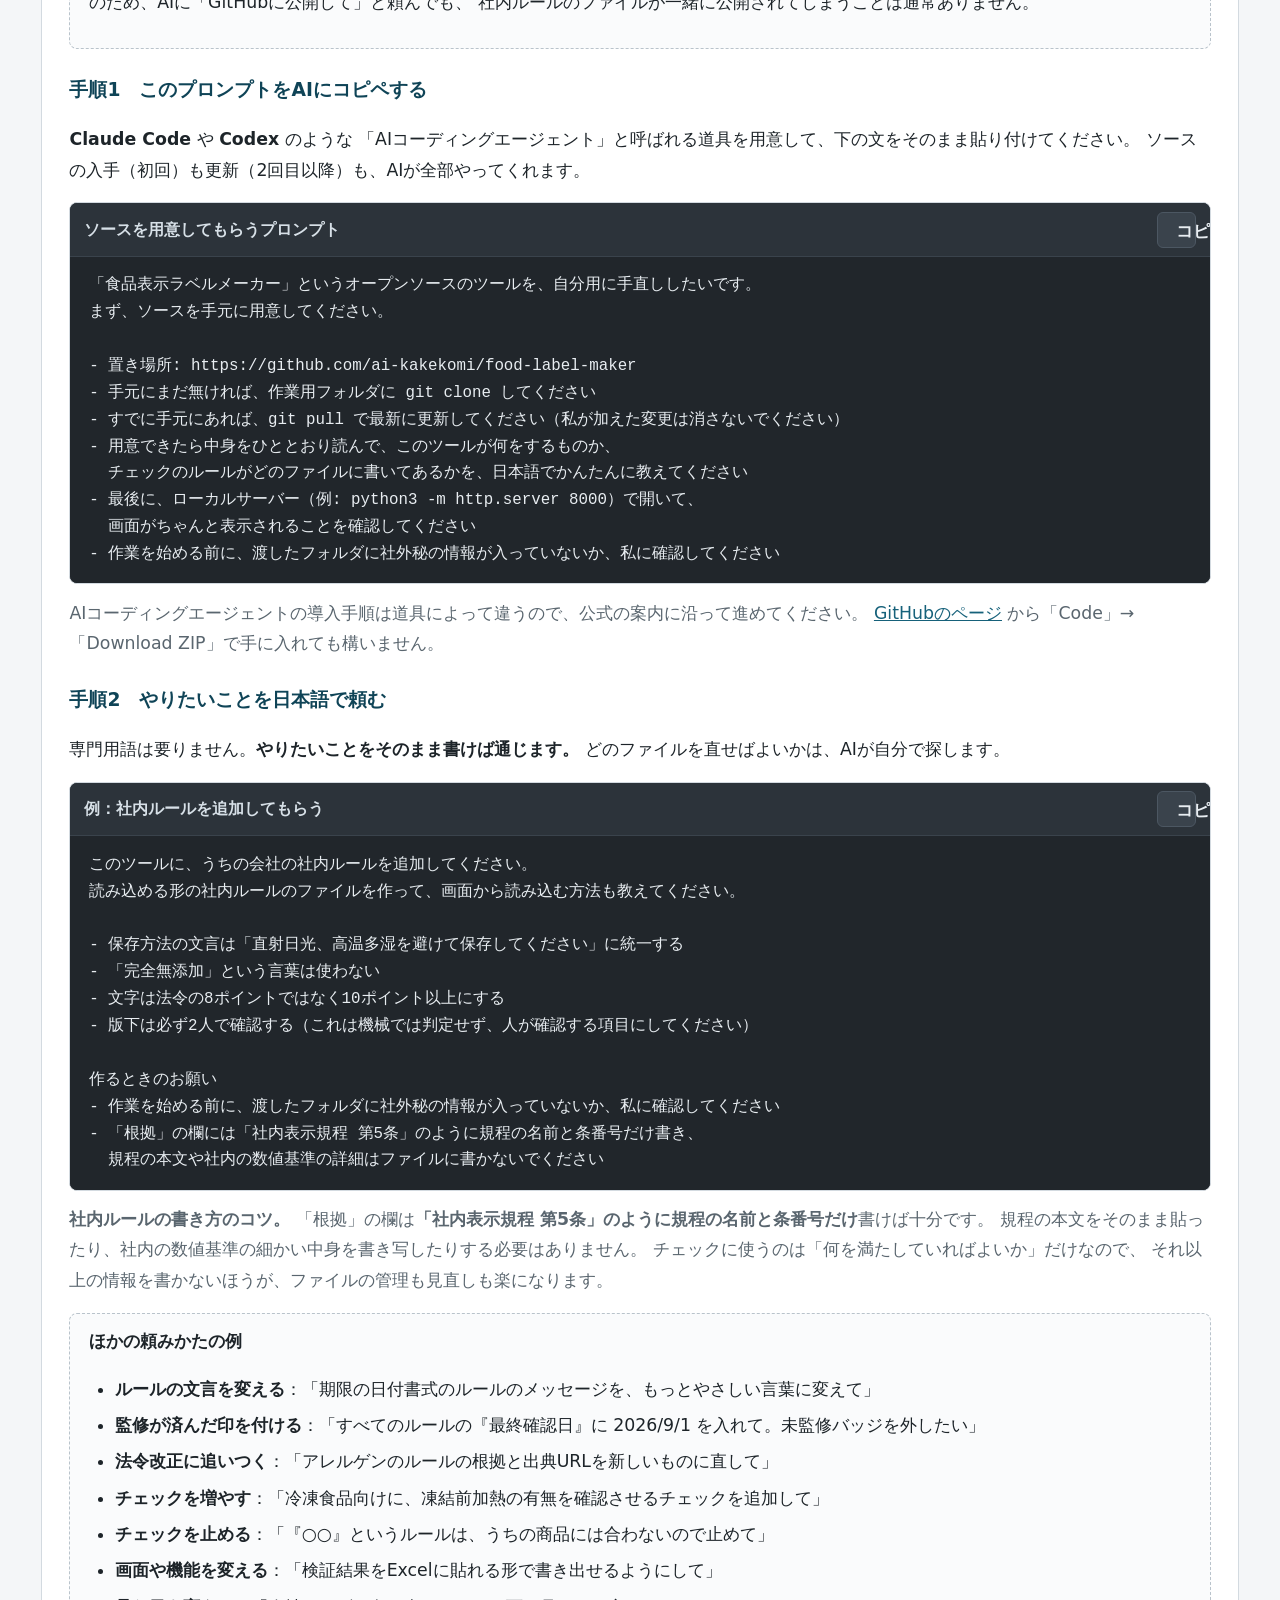
==== commit abd053d4: "熱量のAtwater計算補助を追加する たんぱく質・脂質・炭水化物がそろったときだけ「計算値：○○kcal を入れる」 ボタンを出す。押したときだけ熱量欄に入れるので、分析値の上書きはしない。  Co" ====
--- a/manual.html
+++ b/manual.html
@@ -196,6 +196,14 @@
         <strong>値の求め方</strong>…分析して求めた値か、計算などで求めた値（合理的な推定により得られた値）かを選びます。
         後者の場合は、<code>推定値</code> か <code>この表示値は、目安です。</code> のどちらかを選んでください。
         選んだ文言がラベル案の枠のそばに出ます
+      </li>
+      <li>
+        <strong>熱量の計算補助</strong>…たんぱく質・脂質・炭水化物の3つを数値で入れると、
+        「計算値：○○kcal を入れる」ボタンが出ます。押したときだけ熱量欄に入るので、分析値がある場合はそのままで大丈夫です
+        （計算式：たんぱく質×4 ＋ 脂質×9 ＋ 炭水化物×4、四捨五入して整数）。
+        これはエネルギー換算係数（Atwater係数）による目安です。計算値を使うときは「値の求め方」を「計算などで求めた値」にして
+        「推定値」などの文言を併記してください（消費者庁「栄養成分表示ガイドライン」）。
+        食物繊維や糖アルコールが多い食品では実際と差が出ることがあります
       </li>
       <li>
         <strong>ナトリウムからの換算</strong>…ナトリウムの値（mg）しか分からないときは、
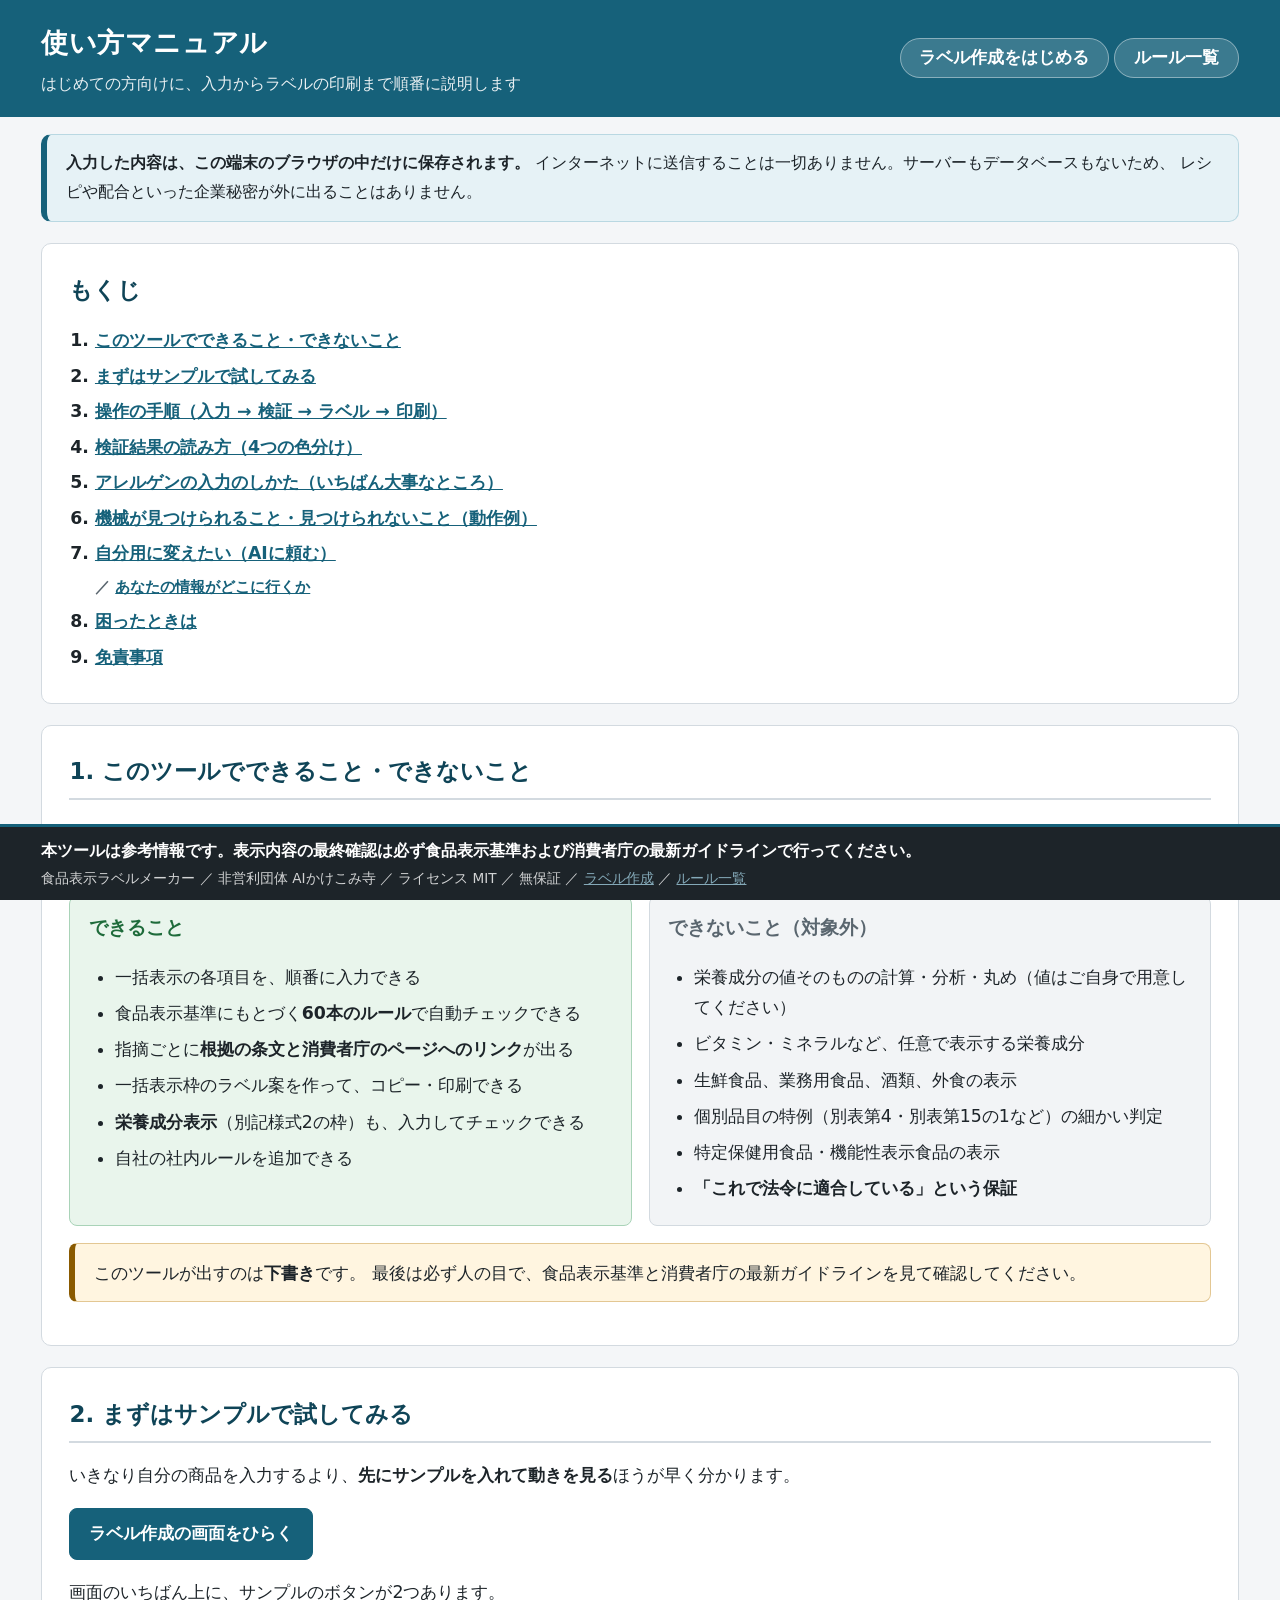
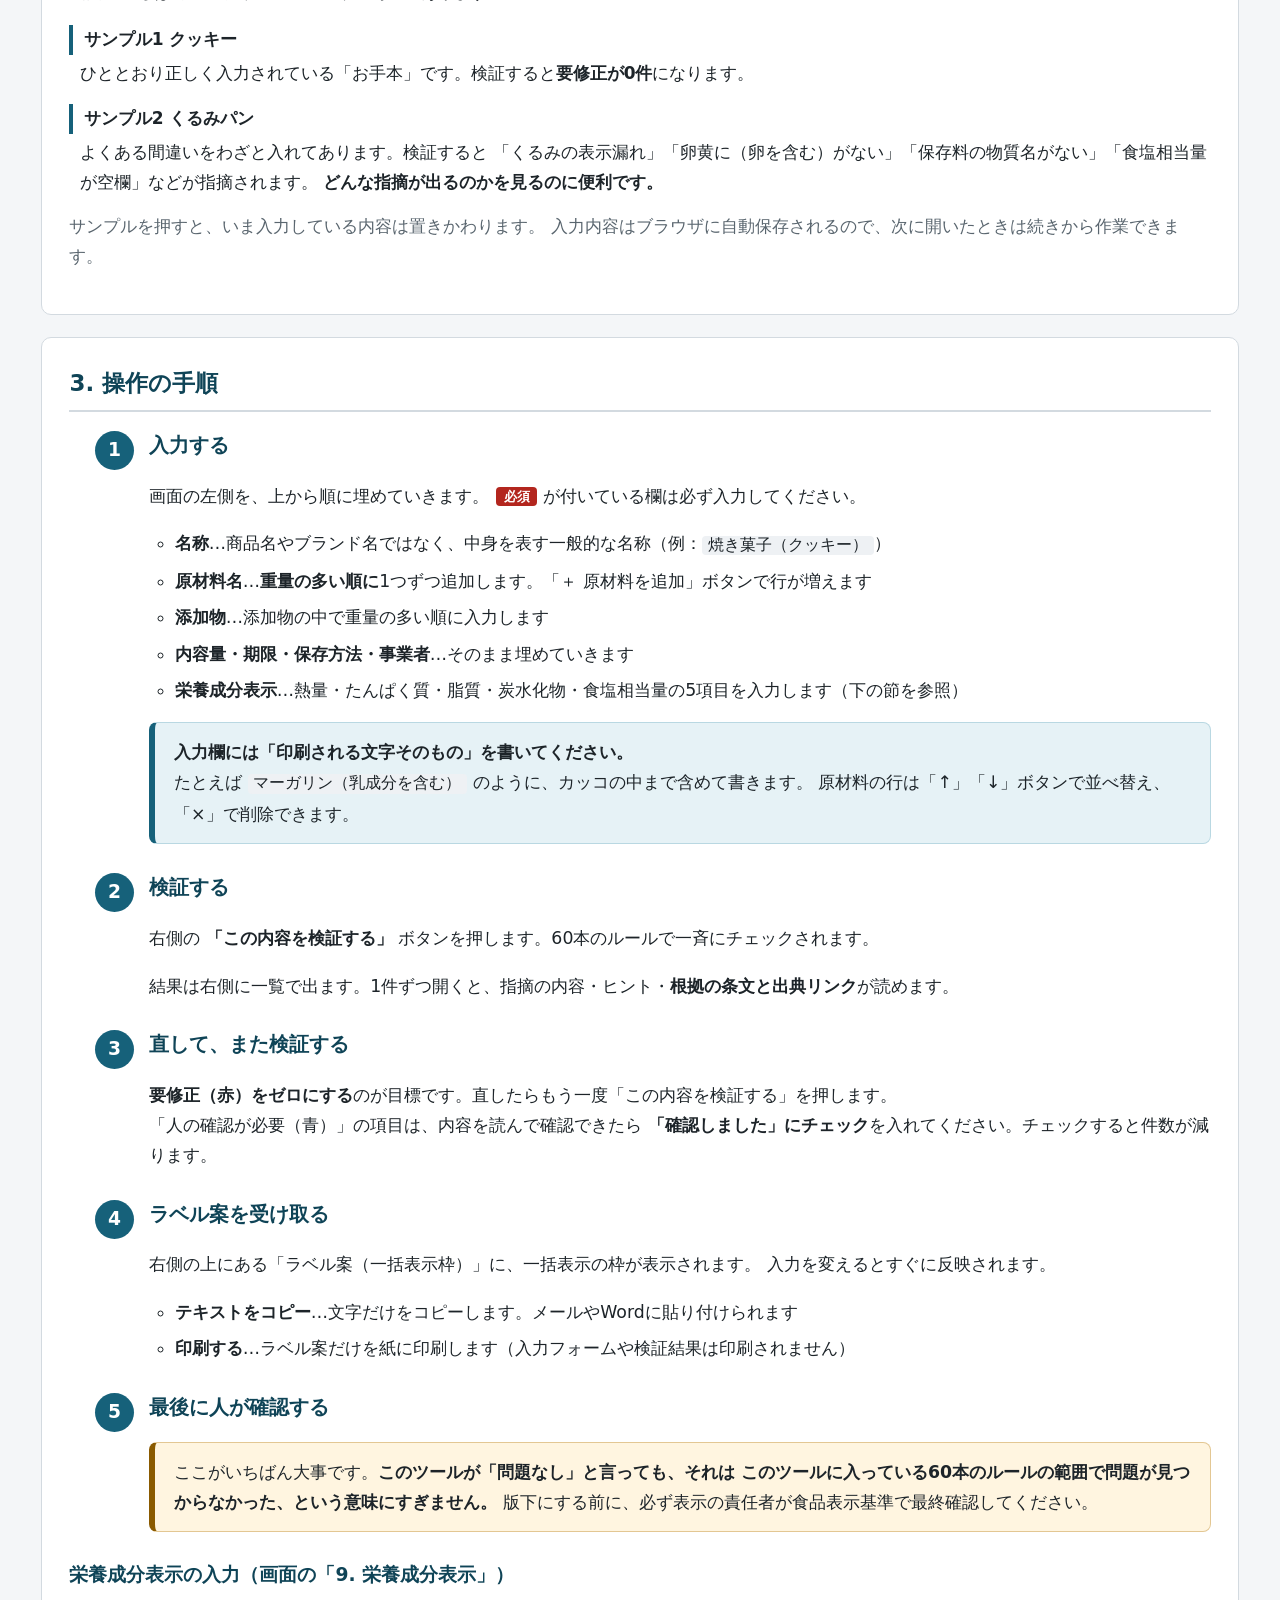
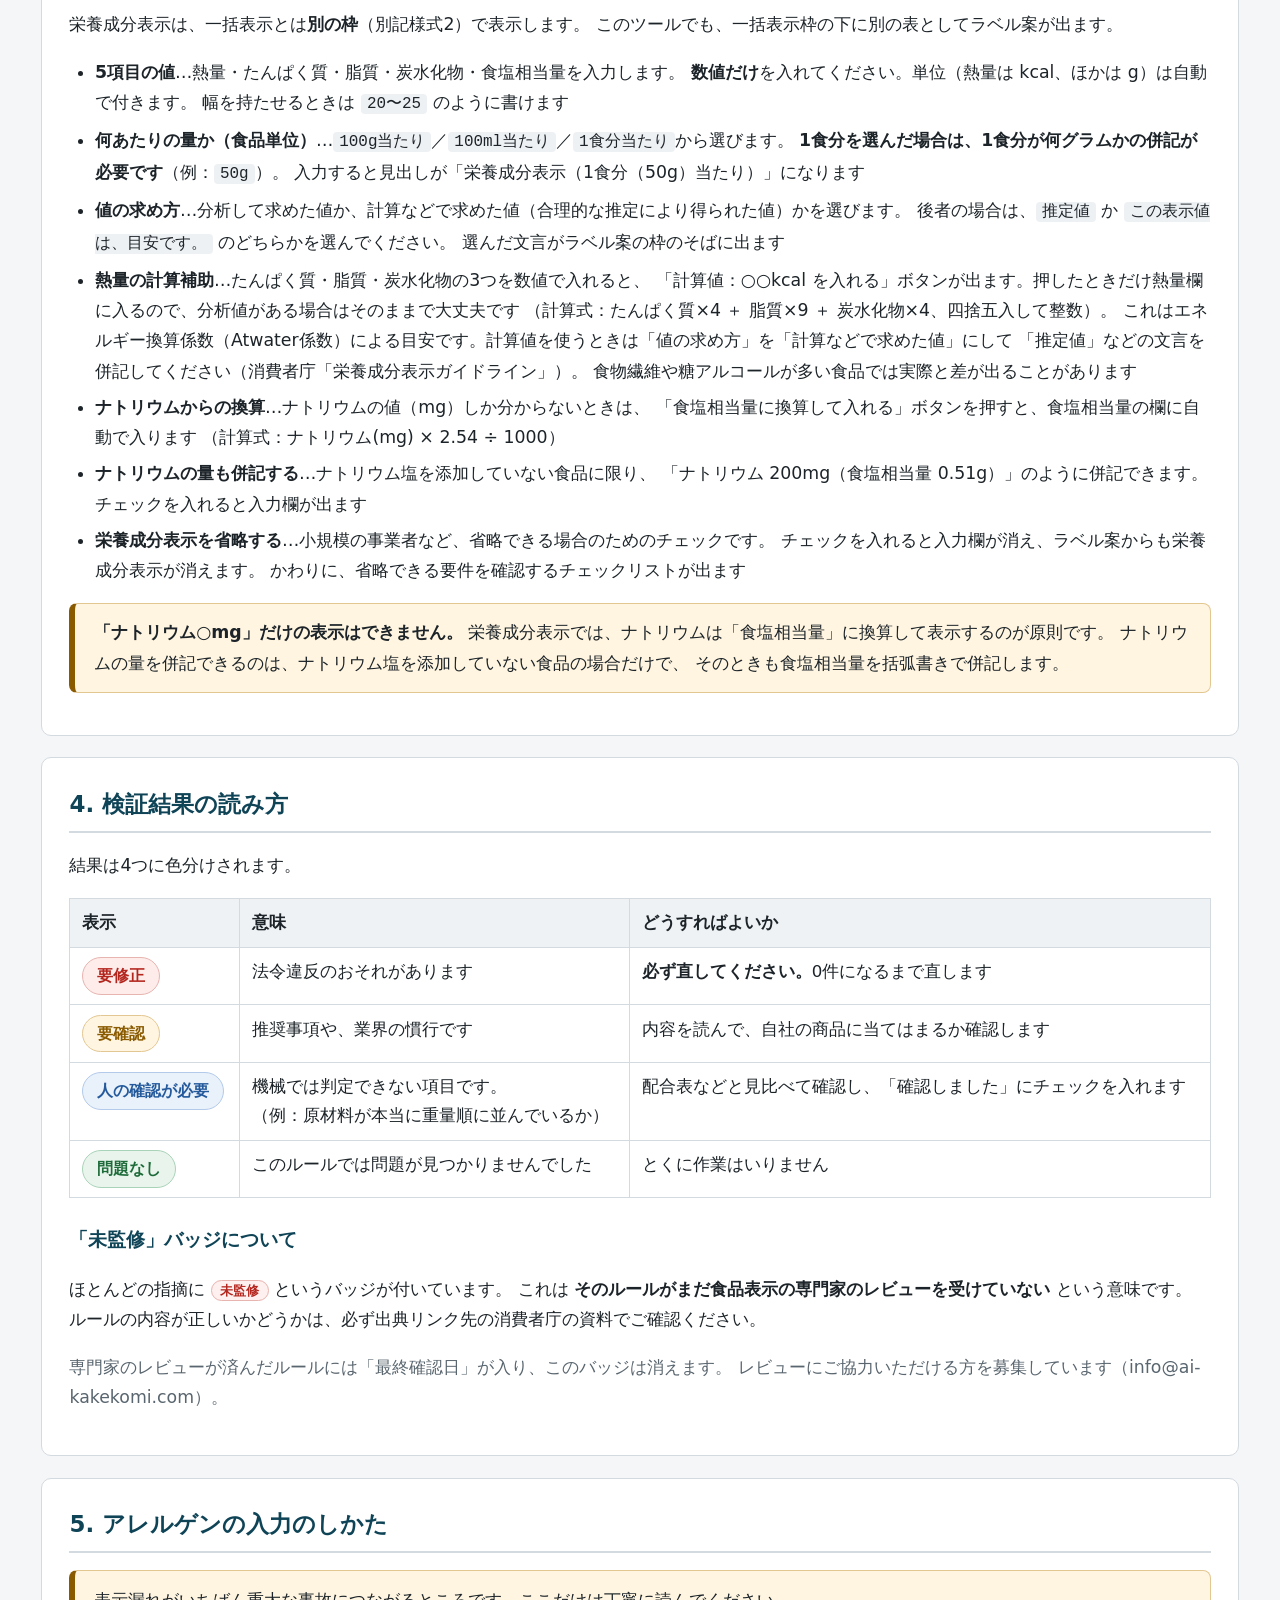
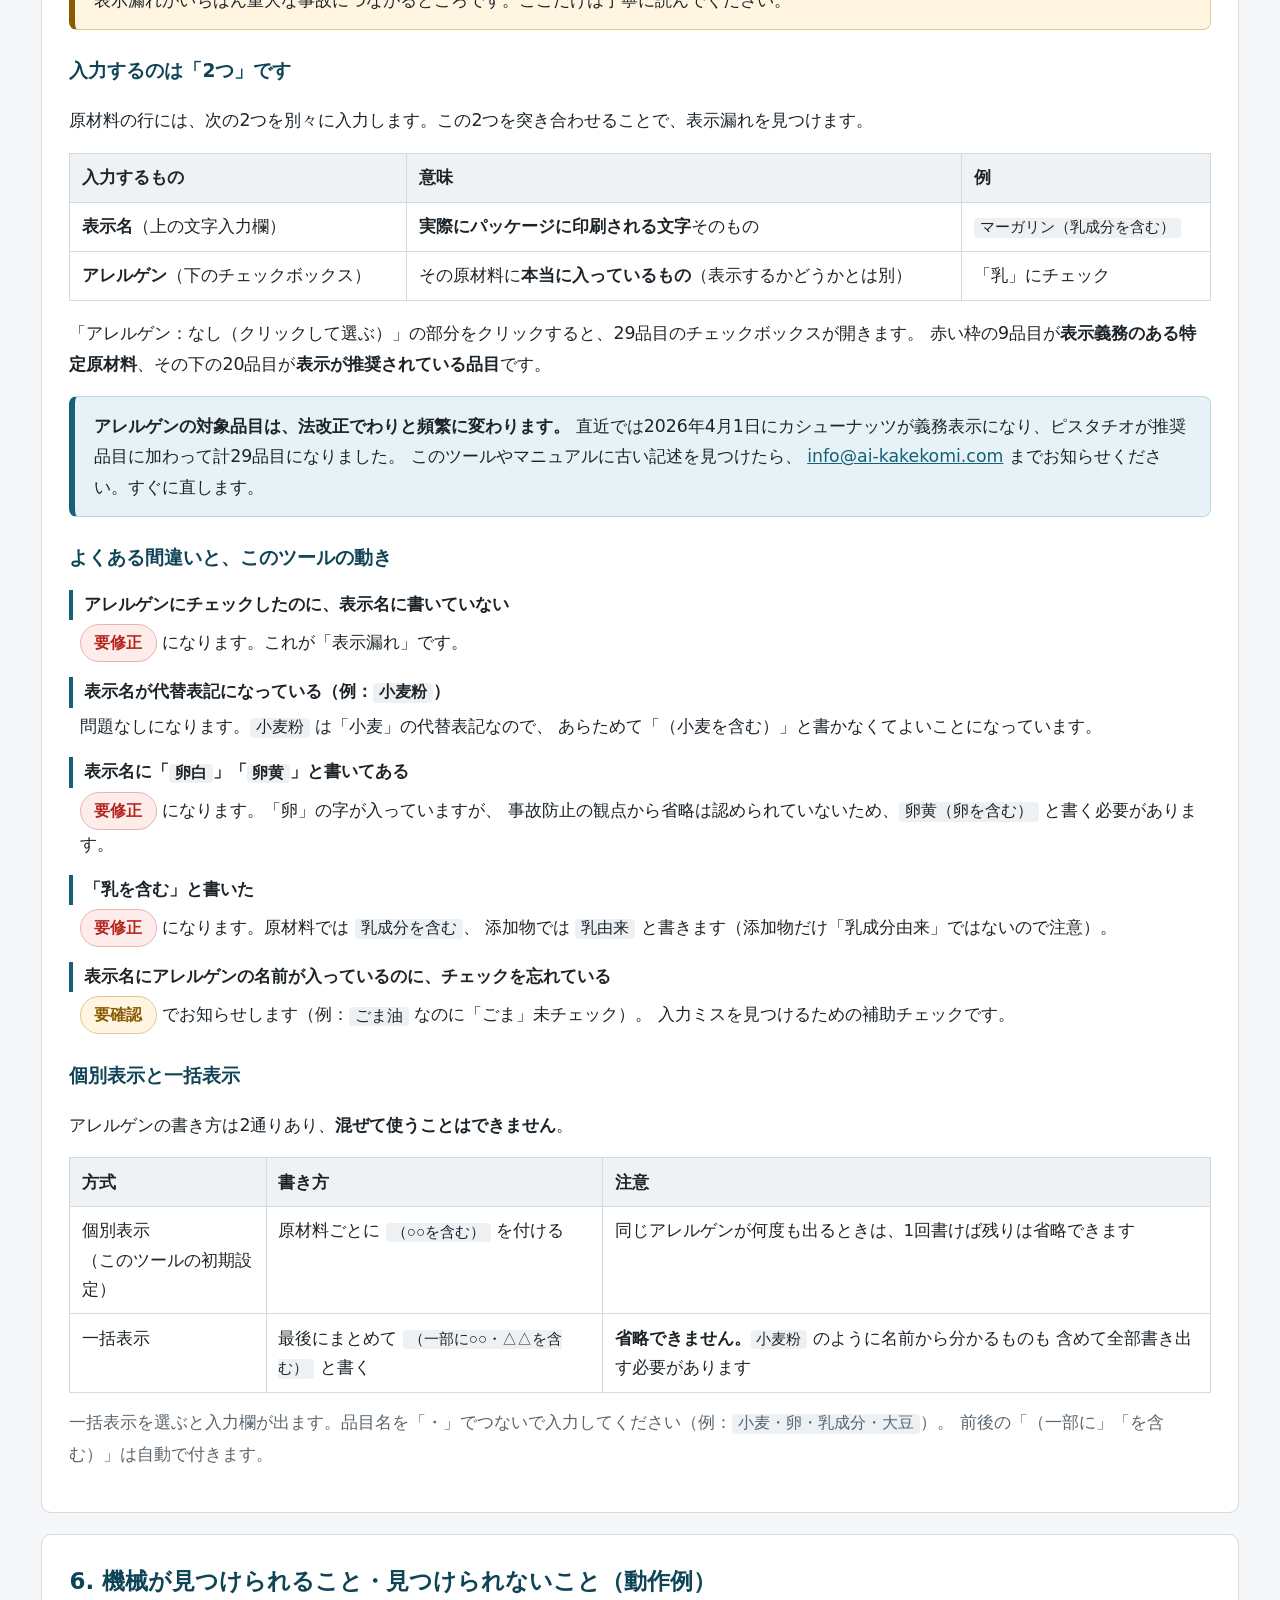
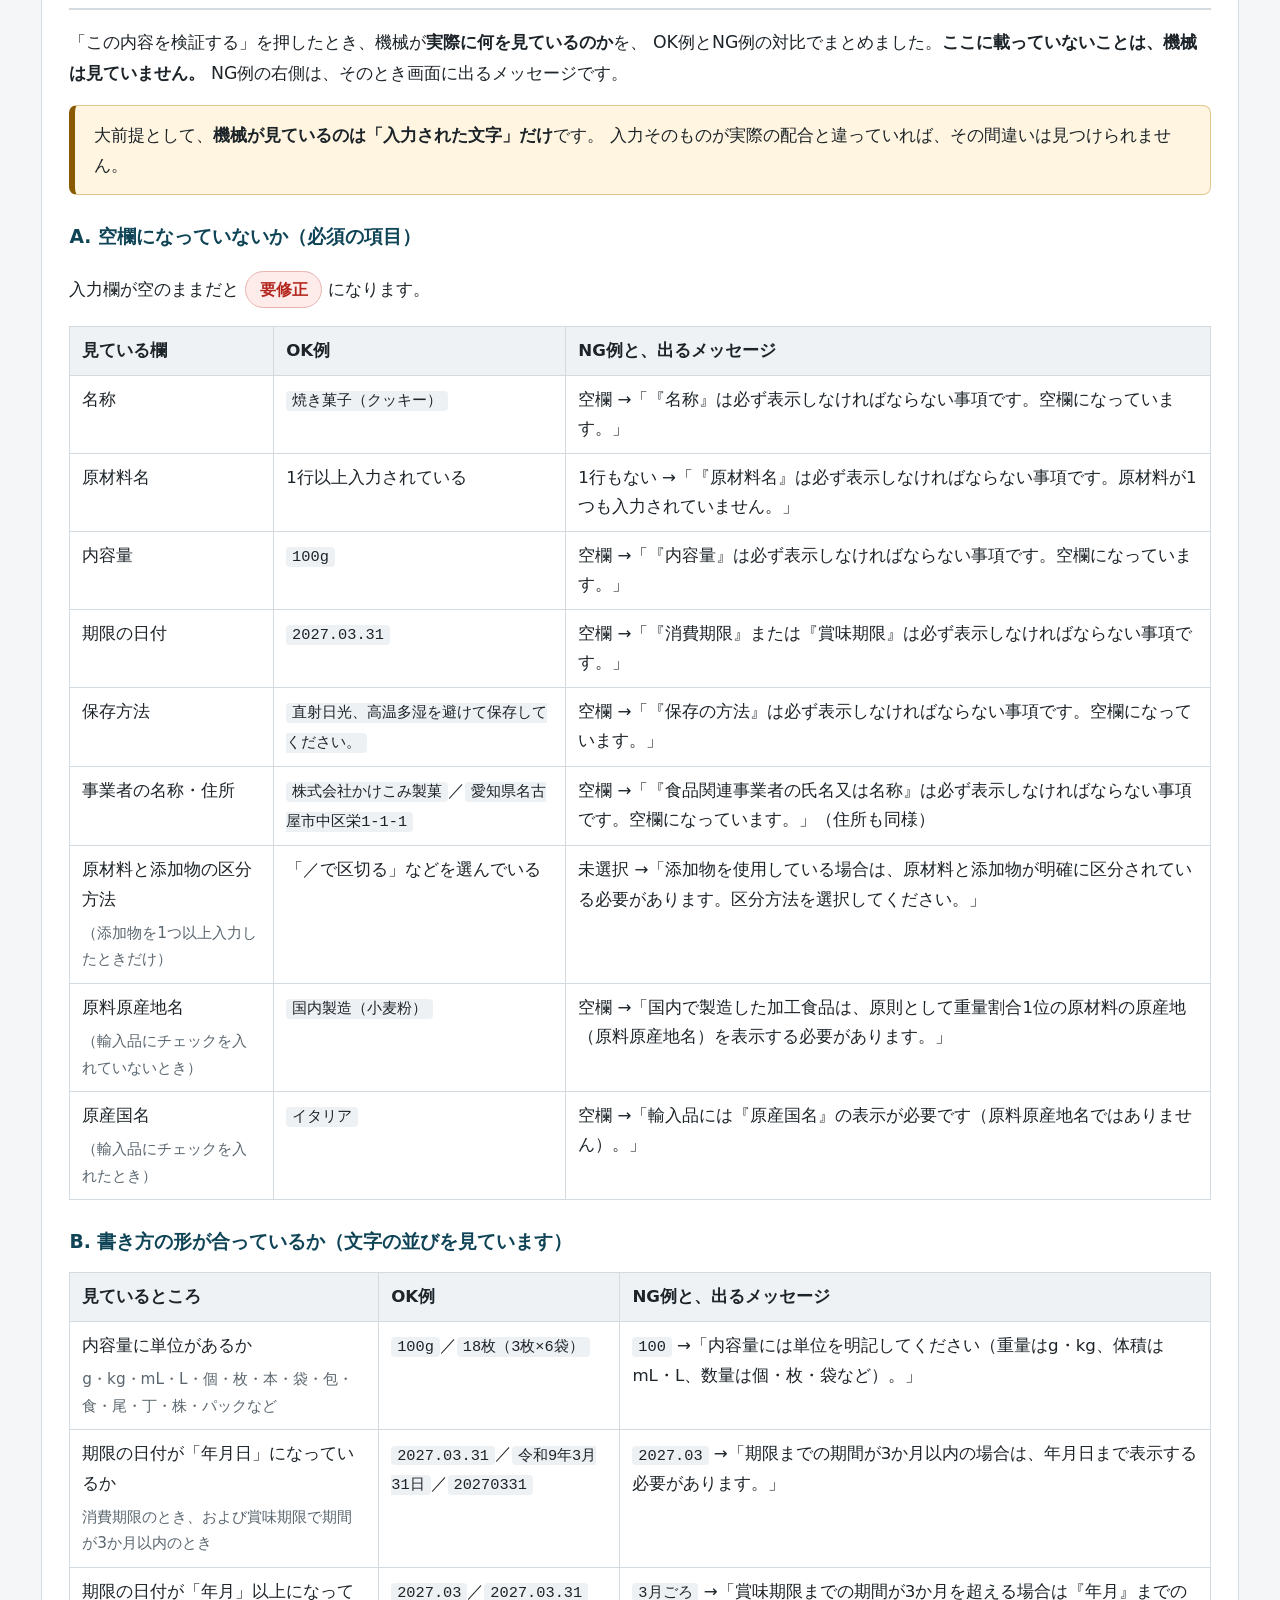
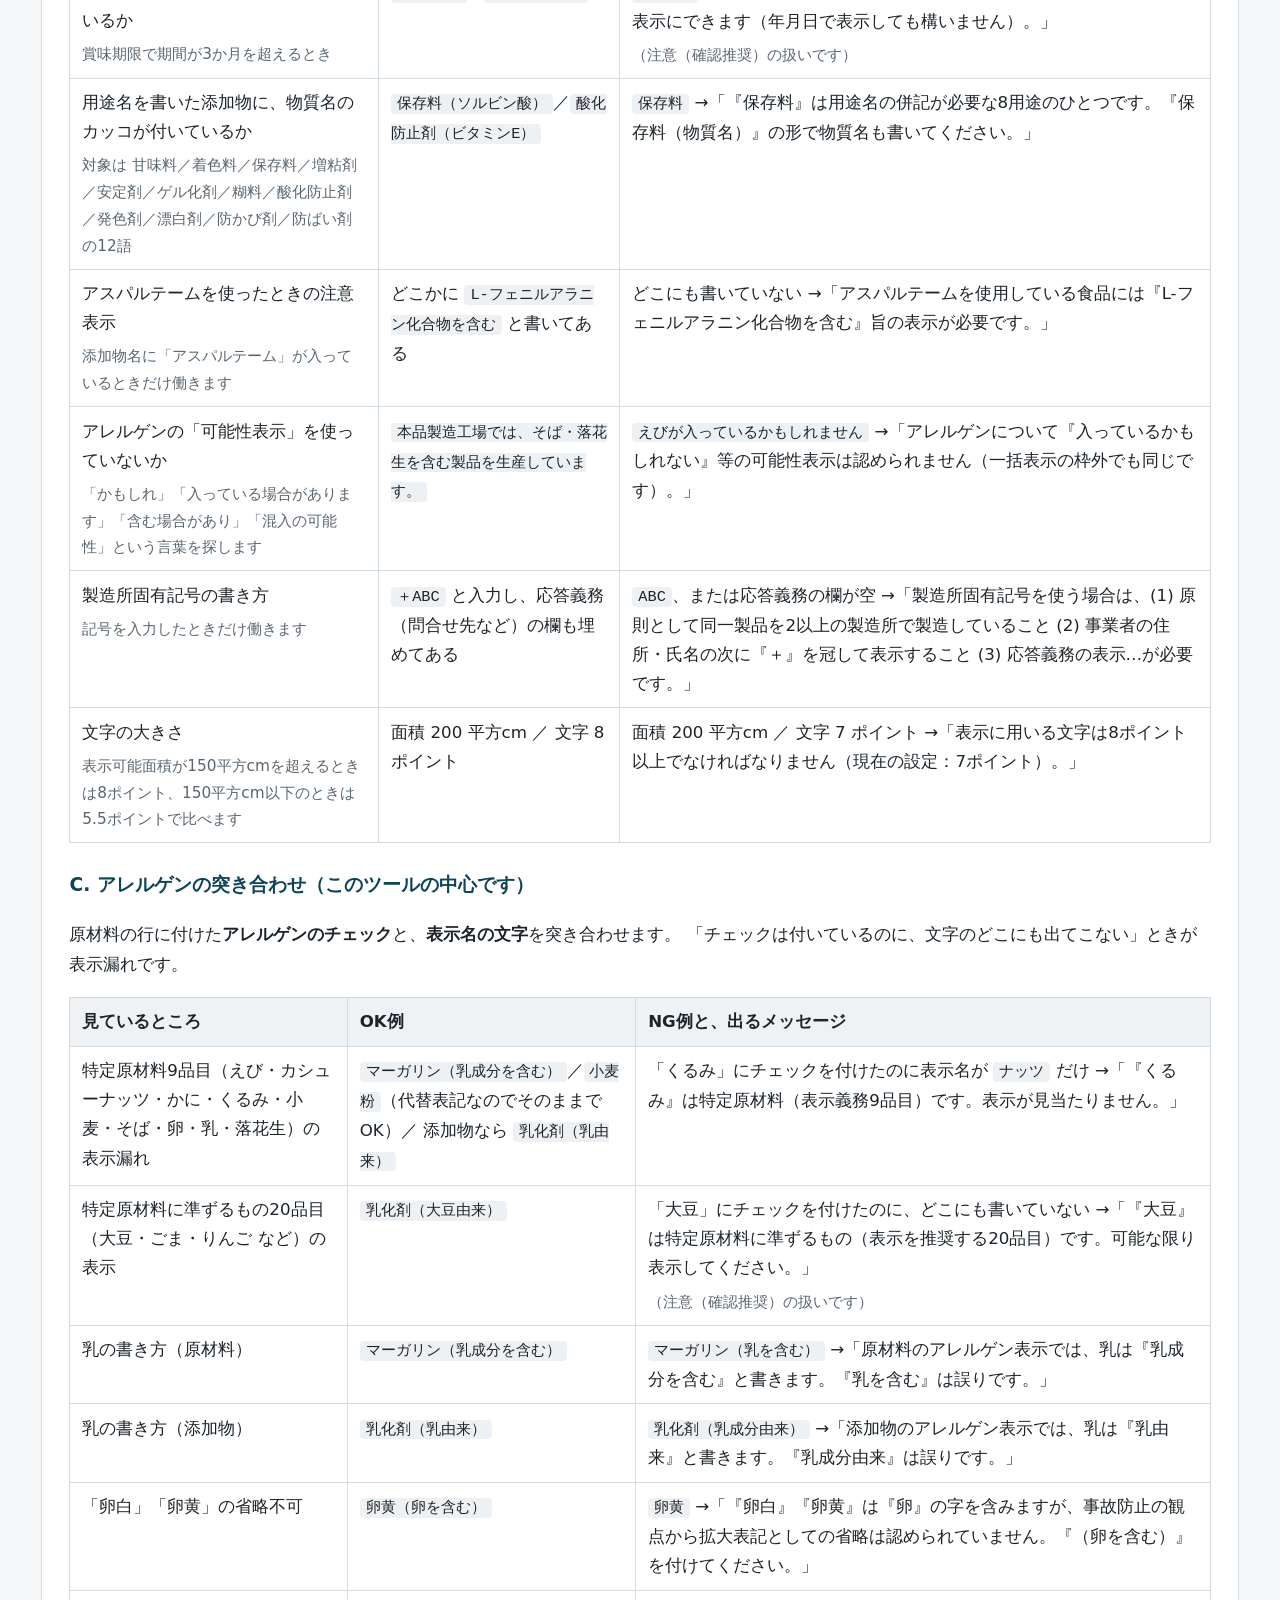
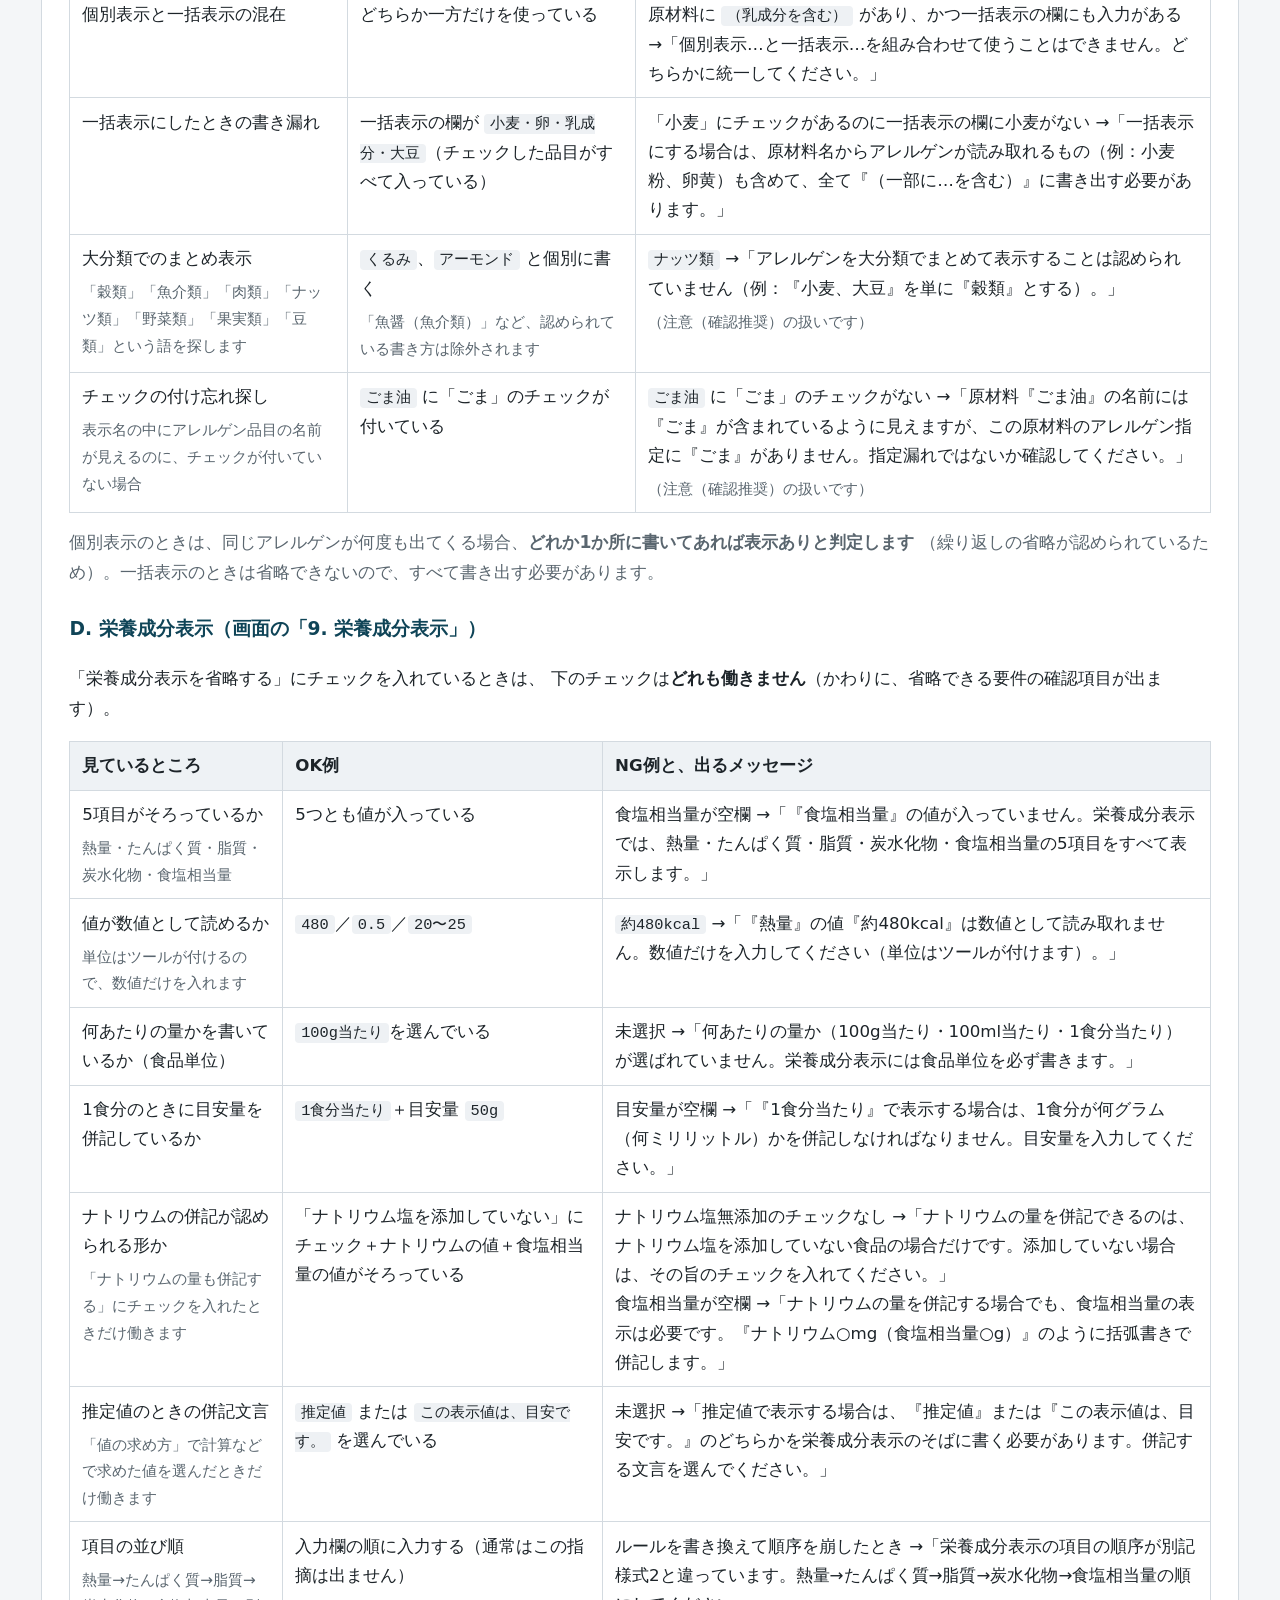
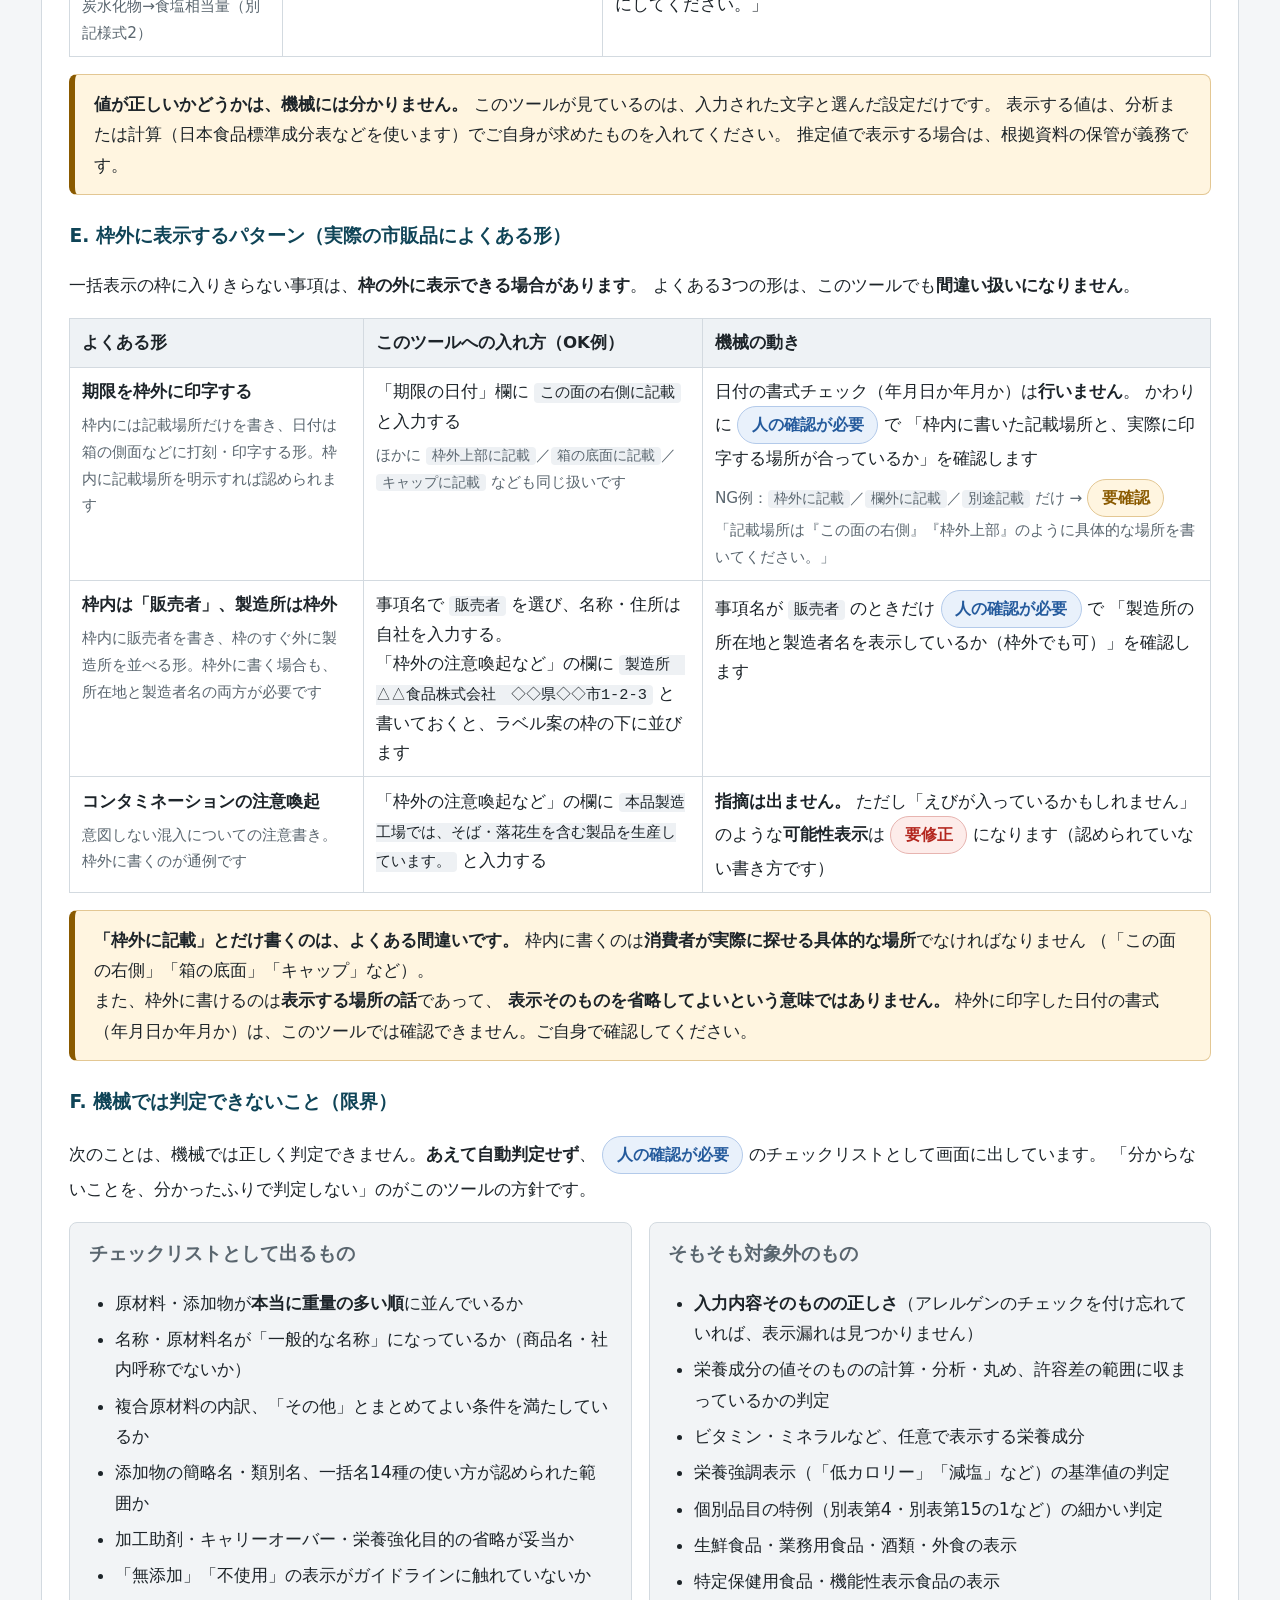
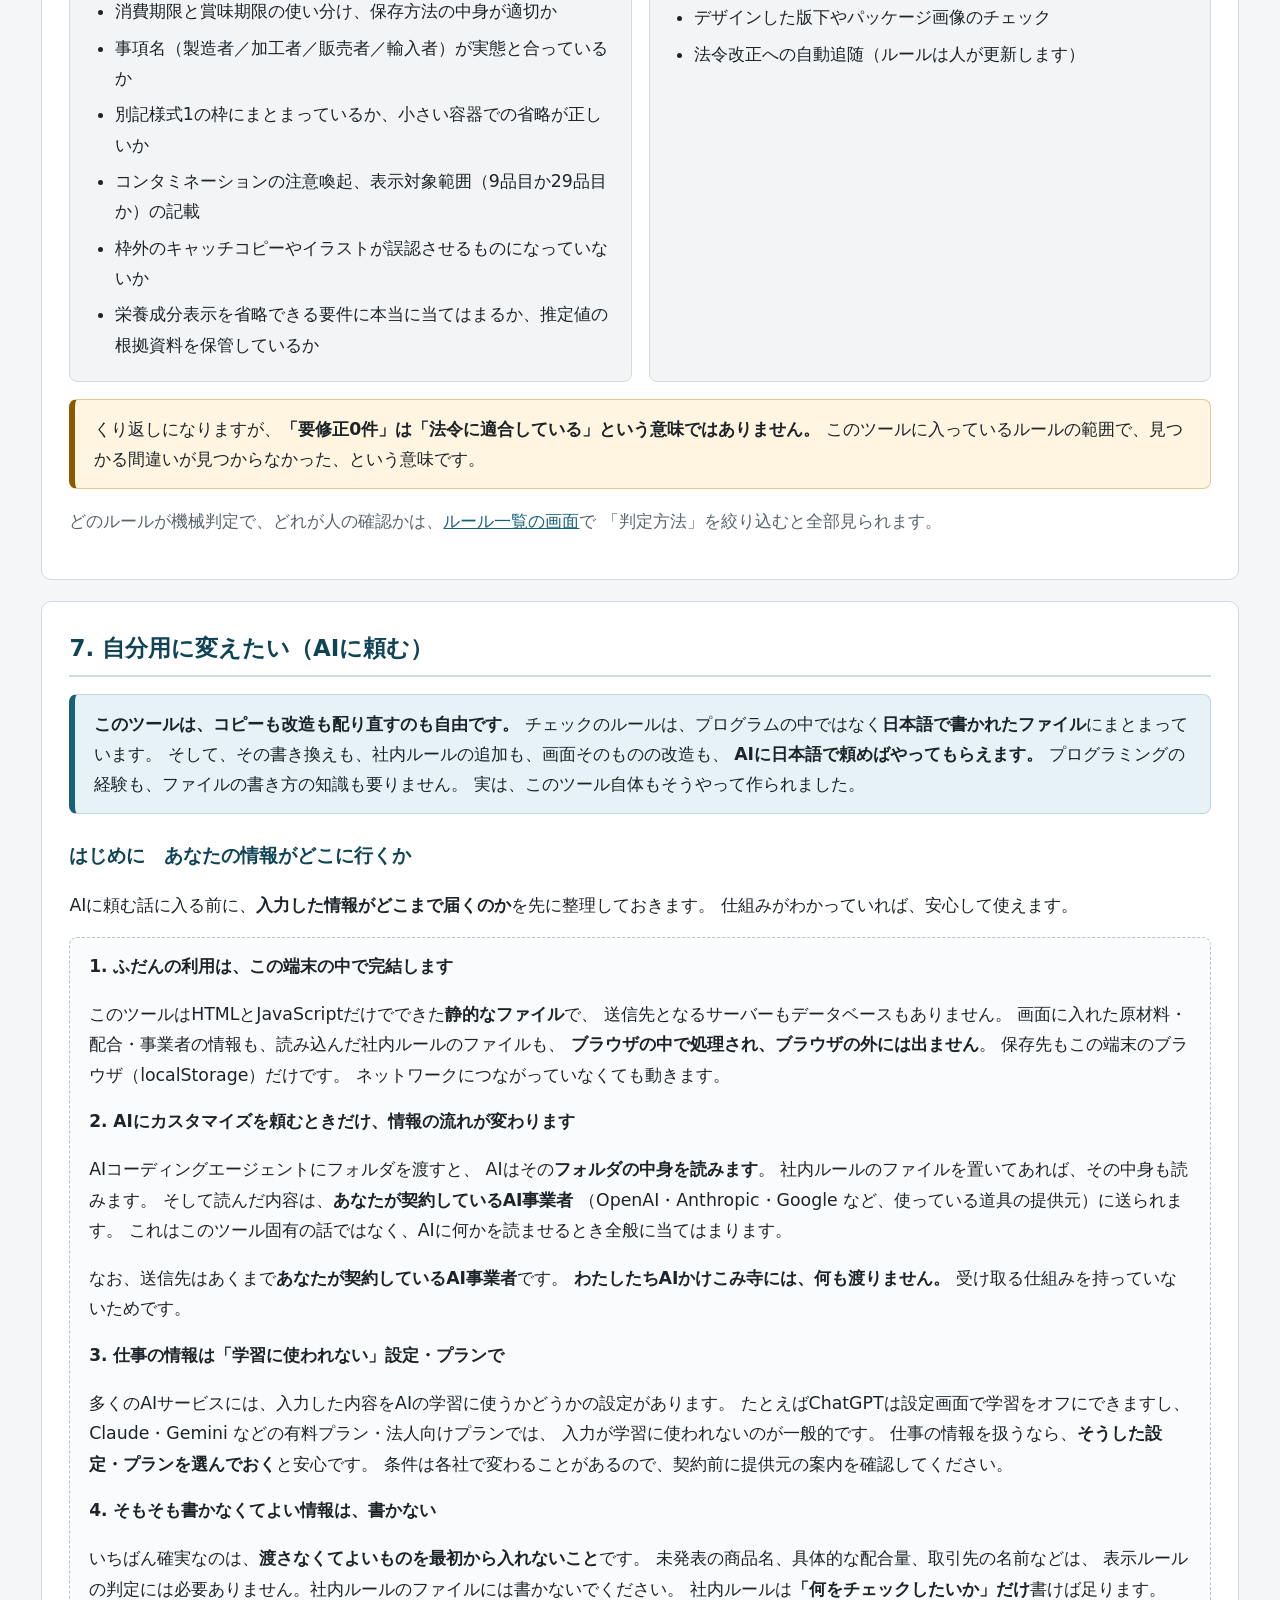
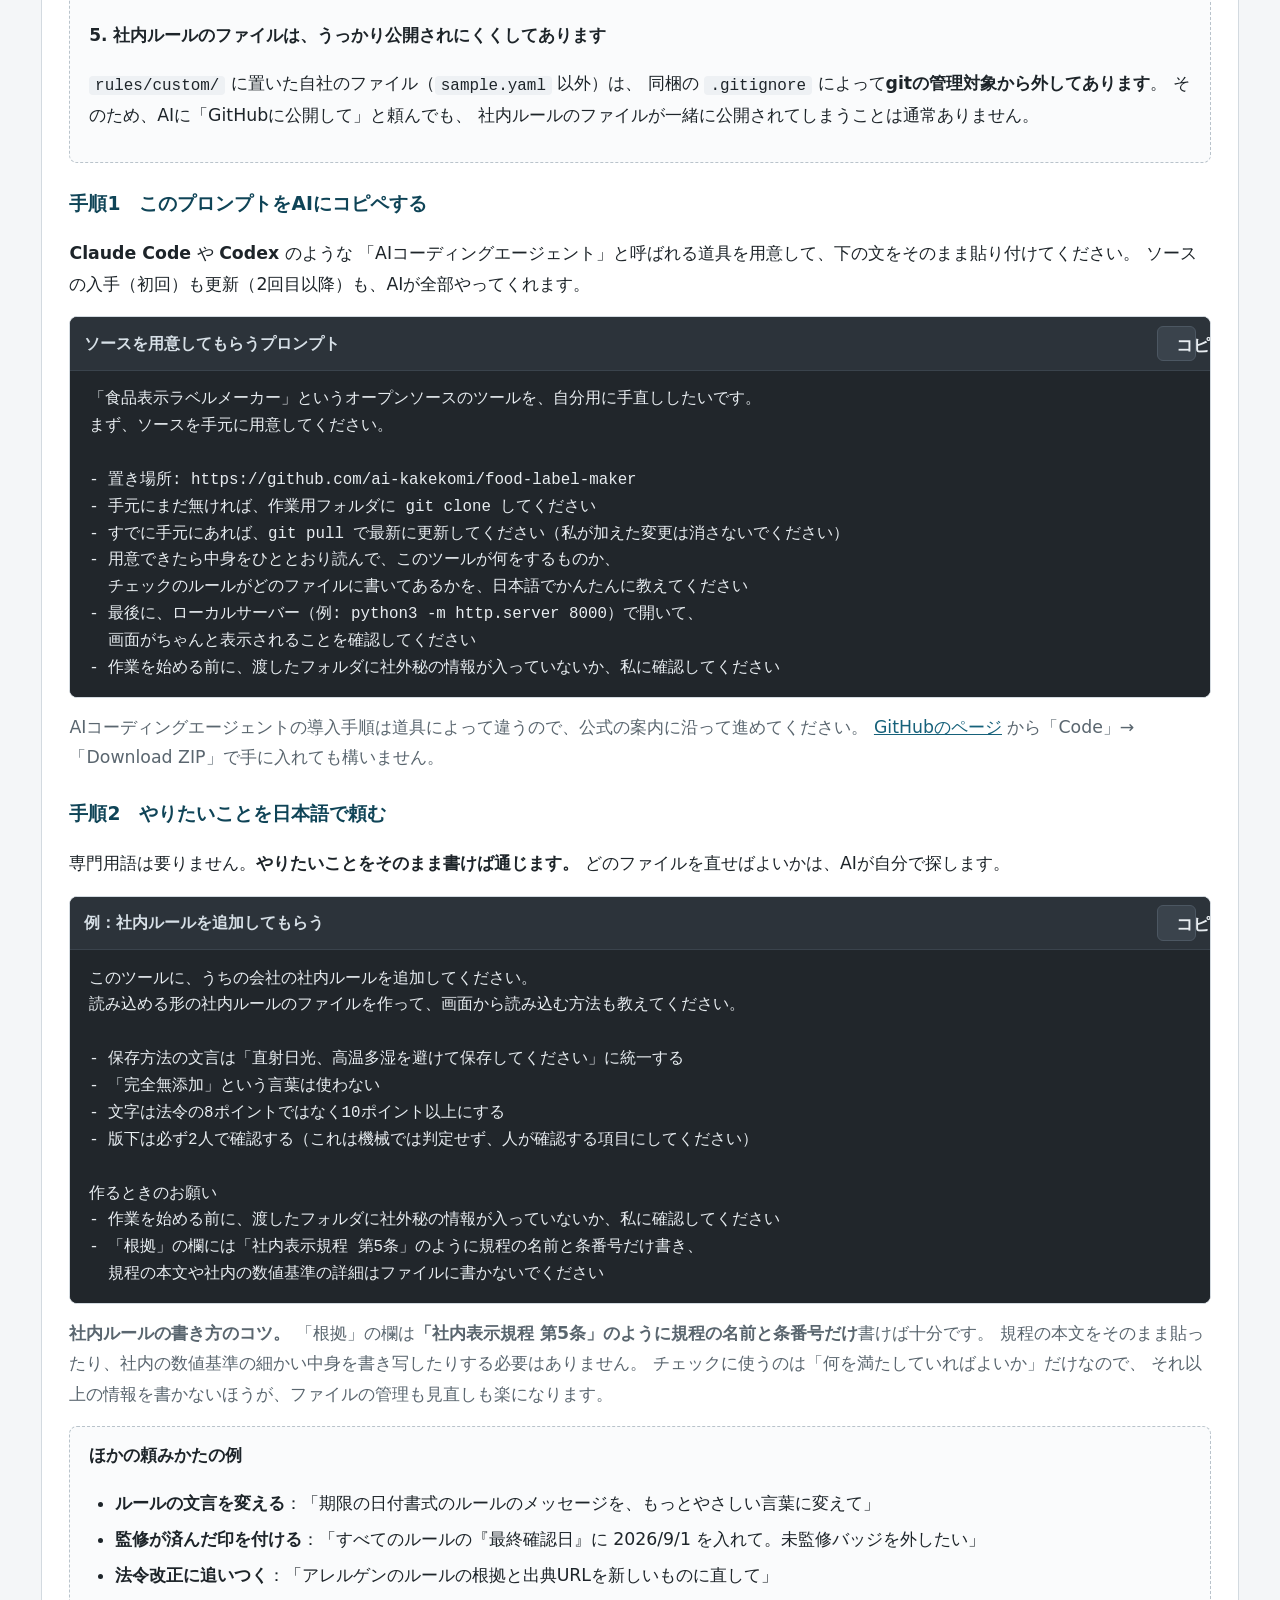
==== commit f3a6f62d: "アレルゲン表示を2026年4月1日改正に対応（28→29品目） - カシューナッツを特定原材料（義務9品目）へ格上げ、経過措置2028/3/31を注記 - ピスタチオを推奨品目に追加、2024年改正分" ====
--- a/manual.html
+++ b/manual.html
@@ -300,8 +300,14 @@
       </tbody>
     </table>
     <p>
-      「アレルゲン：なし（クリックして選ぶ）」の部分をクリックすると、28品目のチェックボックスが開きます。
-      赤い枠の8品目が<strong>表示義務のある特定原材料</strong>、その下の20品目が<strong>表示が推奨されている品目</strong>です。
+      「アレルゲン：なし（クリックして選ぶ）」の部分をクリックすると、29品目のチェックボックスが開きます。
+      赤い枠の9品目が<strong>表示義務のある特定原材料</strong>、その下の20品目が<strong>表示が推奨されている品目</strong>です。
+    </p>
+    <p class="callout">
+      <strong>アレルゲンの対象品目は、法改正でわりと頻繁に変わります。</strong>
+      直近では2026年4月1日にカシューナッツが義務表示になり、ピスタチオが推奨品目に加わって計29品目になりました。
+      このツールやマニュアルに古い記述を見つけたら、
+      <a href="mailto:info@ai-kakekomi.com">info@ai-kakekomi.com</a> までお知らせください。すぐに直します。
     </p>
 
     <h3>よくある間違いと、このツールの動き</h3>
@@ -484,12 +490,12 @@
       <thead><tr><th>見ているところ</th><th>OK例</th><th>NG例と、出るメッセージ</th></tr></thead>
       <tbody>
         <tr>
-          <td>特定原材料8品目（えび・かに・くるみ・小麦・そば・卵・乳・落花生）の表示漏れ</td>
+          <td>特定原材料9品目（えび・カシューナッツ・かに・くるみ・小麦・そば・卵・乳・落花生）の表示漏れ</td>
           <td>
             <code>マーガリン（乳成分を含む）</code>／<code>小麦粉</code>（代替表記なのでそのままでOK）／
             添加物なら <code>乳化剤（乳由来）</code>
           </td>
-          <td>「くるみ」にチェックを付けたのに表示名が <code>ナッツ</code> だけ →「『くるみ』は特定原材料（表示義務8品目）です。表示が見当たりません。」</td>
+          <td>「くるみ」にチェックを付けたのに表示名が <code>ナッツ</code> だけ →「『くるみ』は特定原材料（表示義務9品目）です。表示が見当たりません。」</td>
         </tr>
         <tr>
           <td>特定原材料に準ずるもの20品目（大豆・ごま・りんご など）の表示</td>
@@ -682,7 +688,7 @@
           <li>消費期限と賞味期限の使い分け、保存方法の中身が適切か</li>
           <li>事項名（製造者／加工者／販売者／輸入者）が実態と合っているか</li>
           <li>別記様式1の枠にまとまっているか、小さい容器での省略が正しいか</li>
-          <li>コンタミネーションの注意喚起、表示対象範囲（8品目か28品目か）の記載</li>
+          <li>コンタミネーションの注意喚起、表示対象範囲（9品目か29品目か）の記載</li>
           <li>枠外のキャッチコピーやイラストが誤認させるものになっていないか</li>
           <li>栄養成分表示を省略できる要件に本当に当てはまるか、推定値の根拠資料を保管しているか</li>
         </ul>
@@ -953,6 +959,7 @@
       <dt>ルールの内容が間違っている気がする</dt>
       <dd>
         <strong>ぜひ教えてください。</strong>各ルールには根拠の条文と出典URLが付いています。
+        法改正（特にアレルゲンの対象品目は頻繁に変わります）で古くなっていることもあります。
         消費者庁の資料と食い違っていたら、GitHubのIssue、または
         <a href="mailto:info@ai-kakekomi.com">info@ai-kakekomi.com</a> までご連絡ください。
         指摘だけでも大変ありがたいです。
--- a/css/style.css
+++ b/css/style.css
@@ -430,6 +430,13 @@
 }
 .manual-table thead th { background: #eef2f5; }
 .manual-table td .pill { white-space: nowrap; }
+/* スマホでは表を横スクロールさせ、ページ全体がはみ出さないようにする */
+@media (max-width: 700px) {
+  .manual-table { display: block; overflow-x: auto; -webkit-overflow-scrolling: touch; }
+  .manual-table th, .manual-table td { min-width: 9rem; }
+  .rules-toolbar .field.inline { min-width: 0; width: 100%; }
+  .rules-toolbar input, .rules-toolbar select { width: 100%; max-width: 100%; }
+}
 
 /* コード・フォルダ構成 */
 .manual pre.code, .manual pre.tree {
